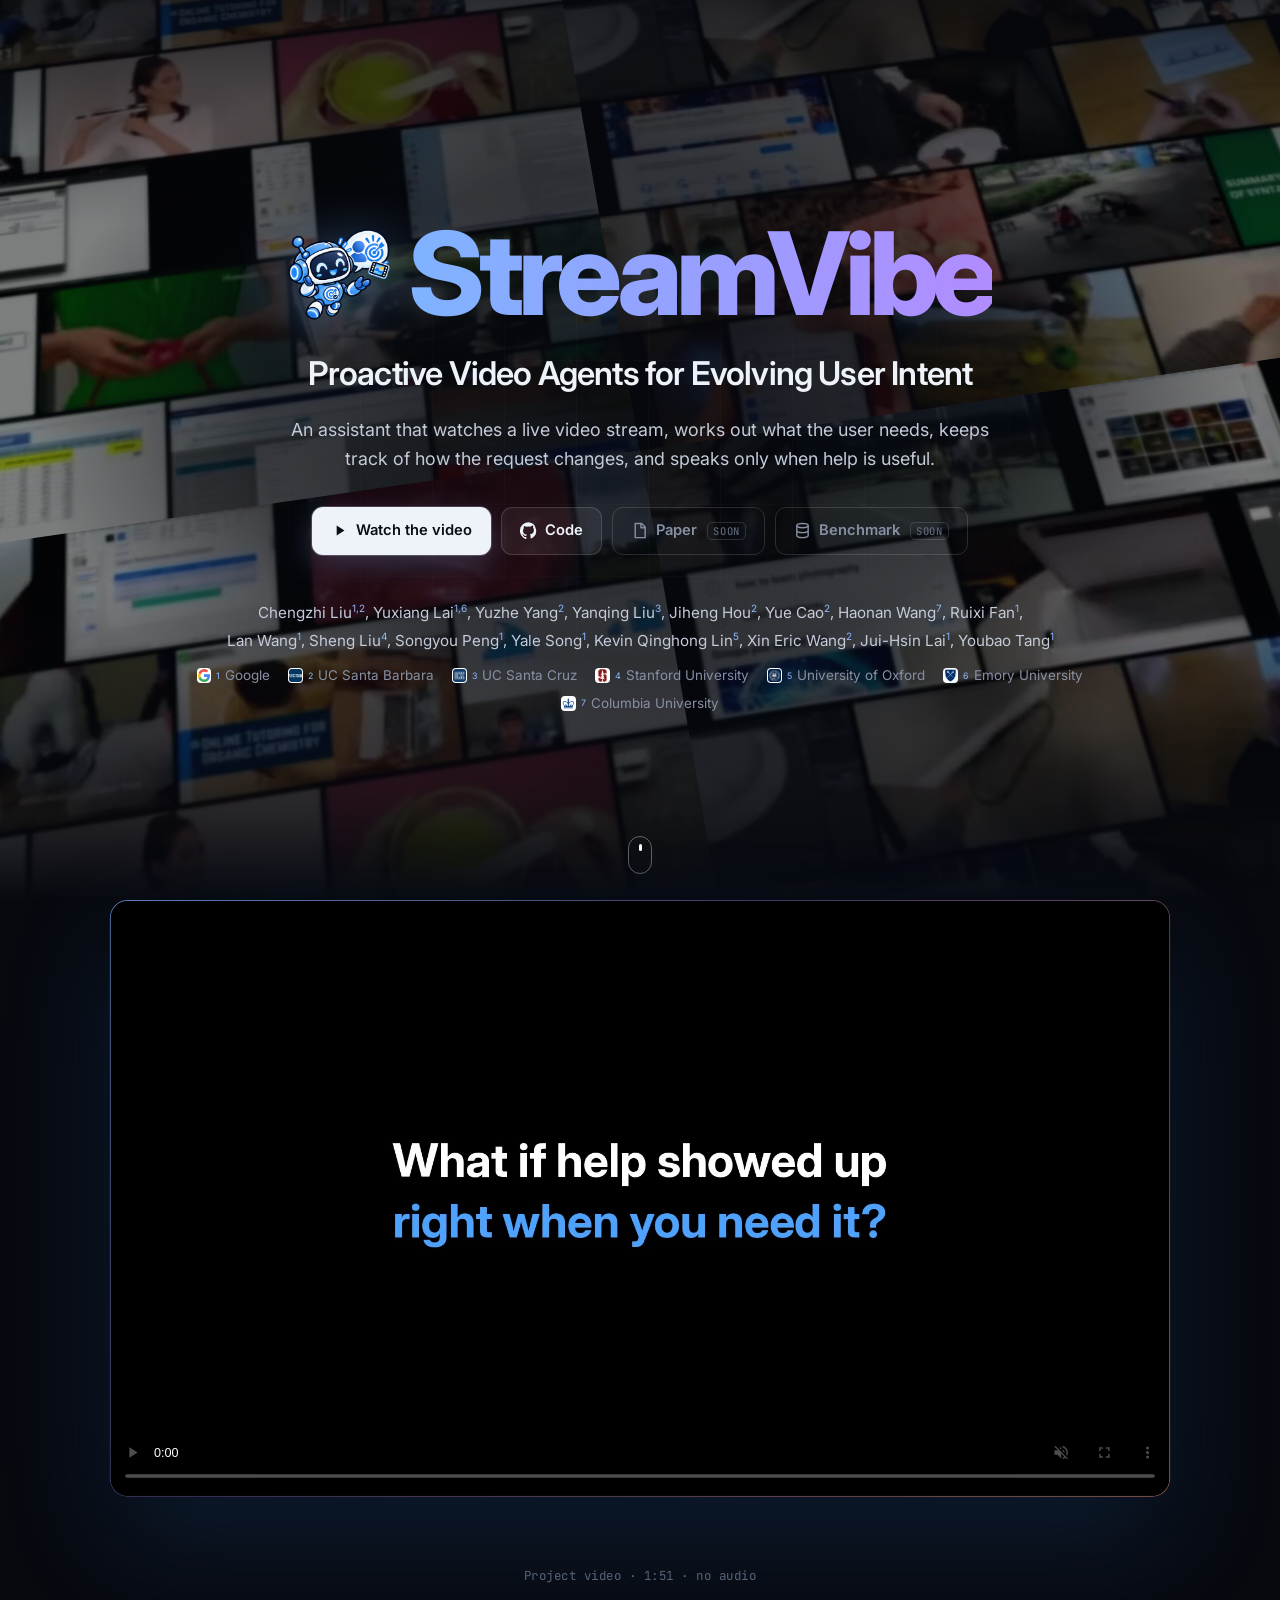
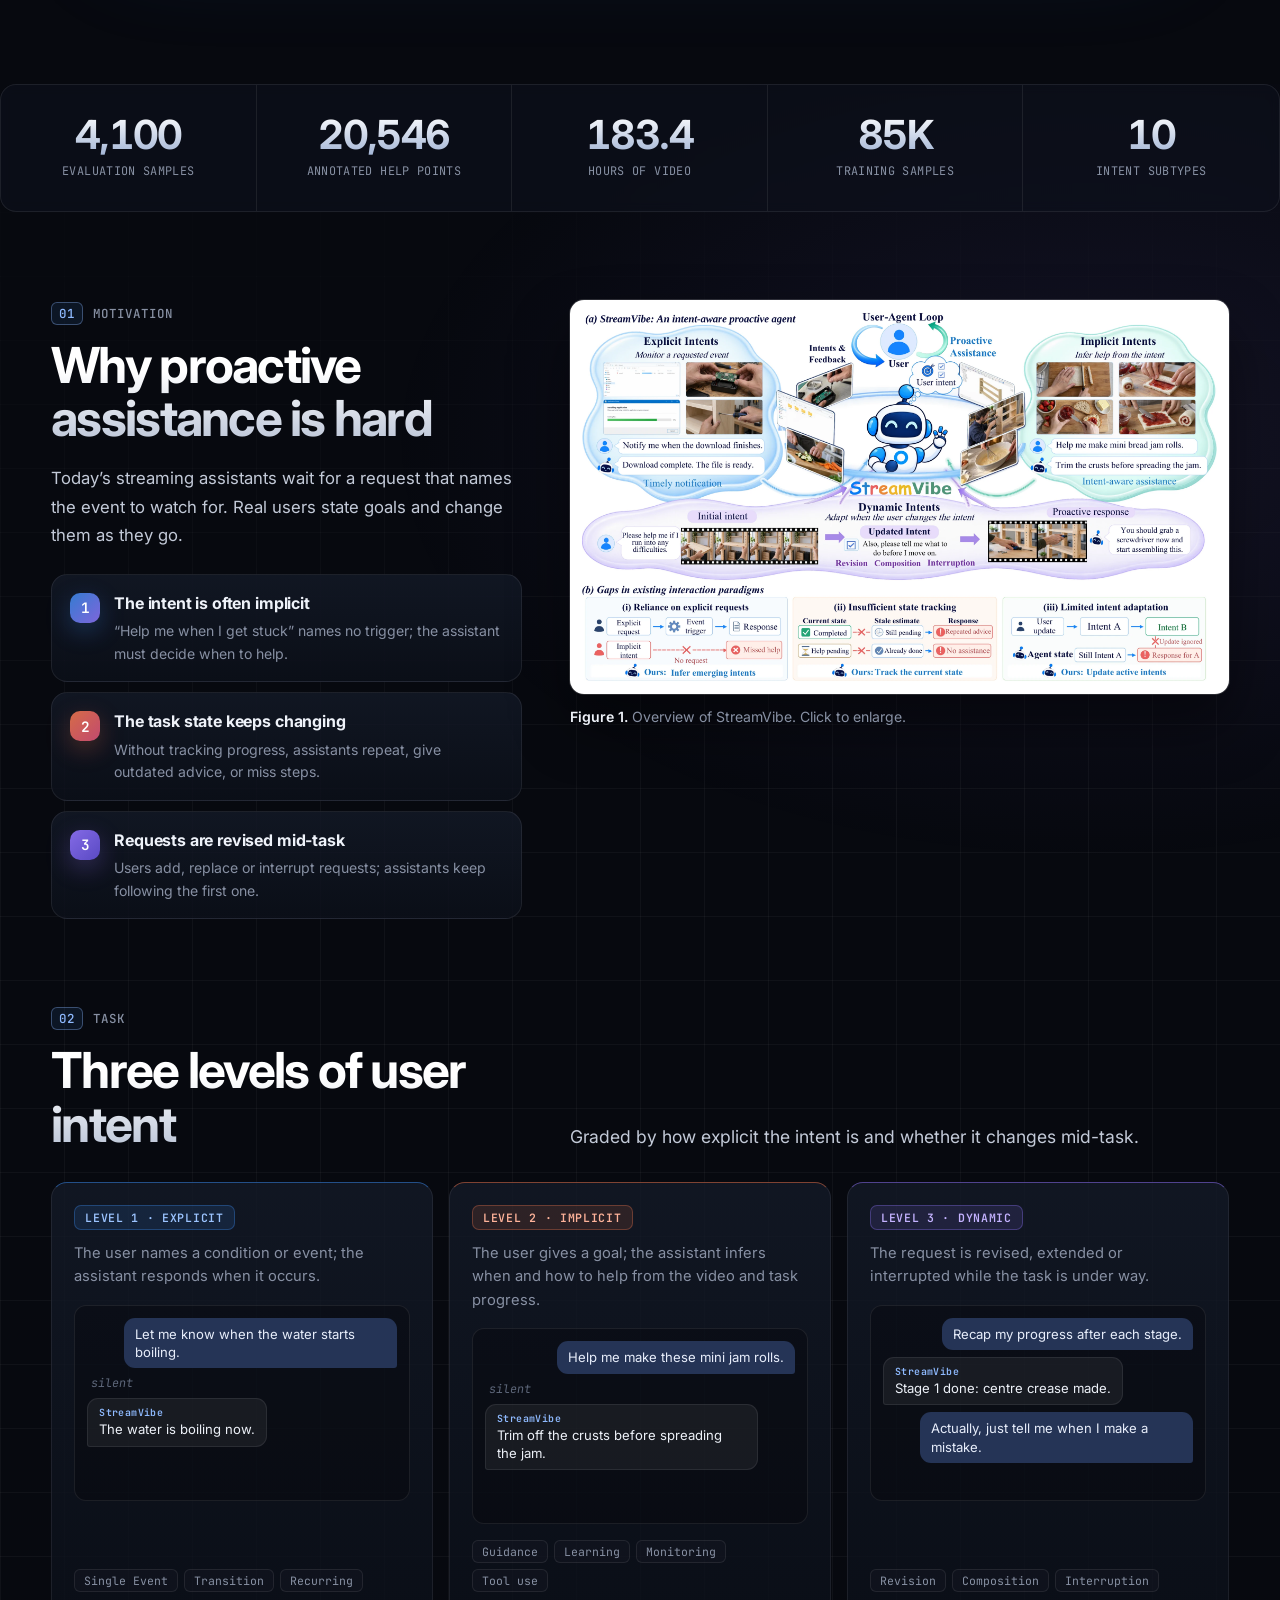
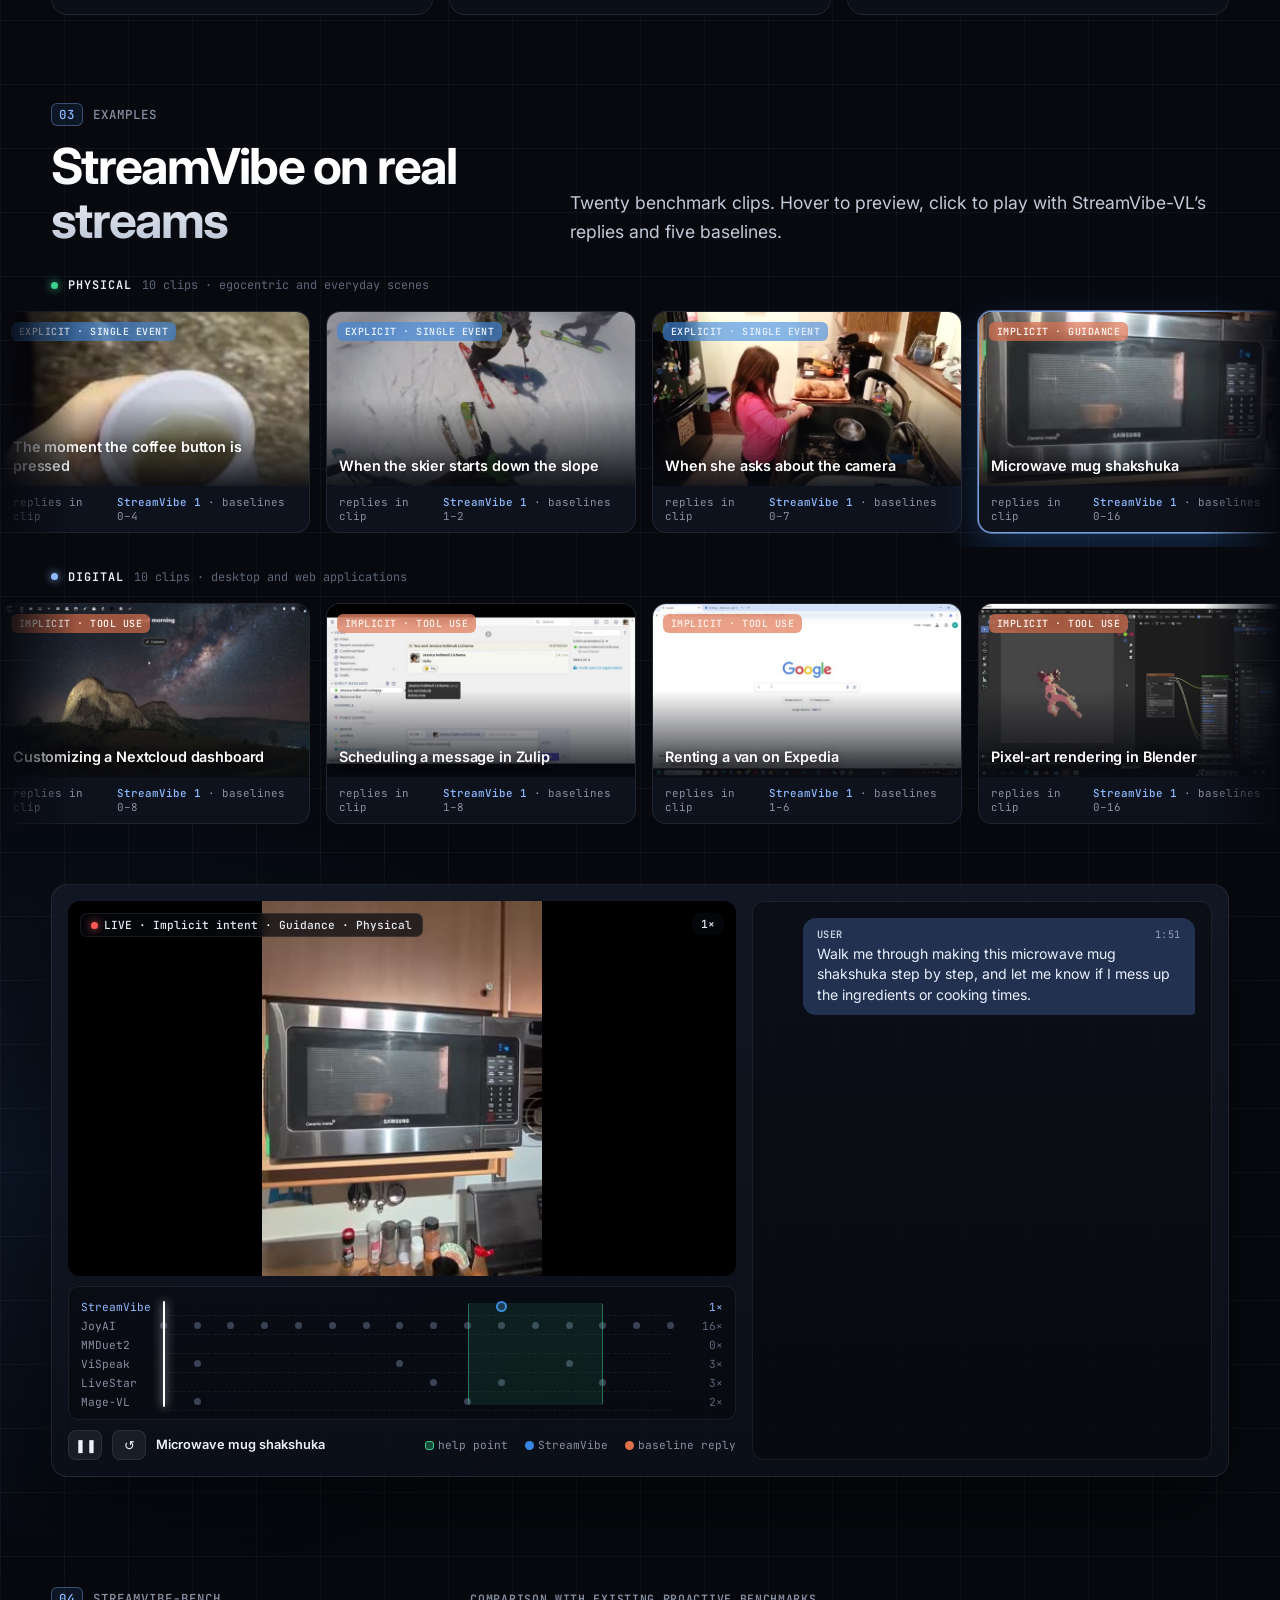
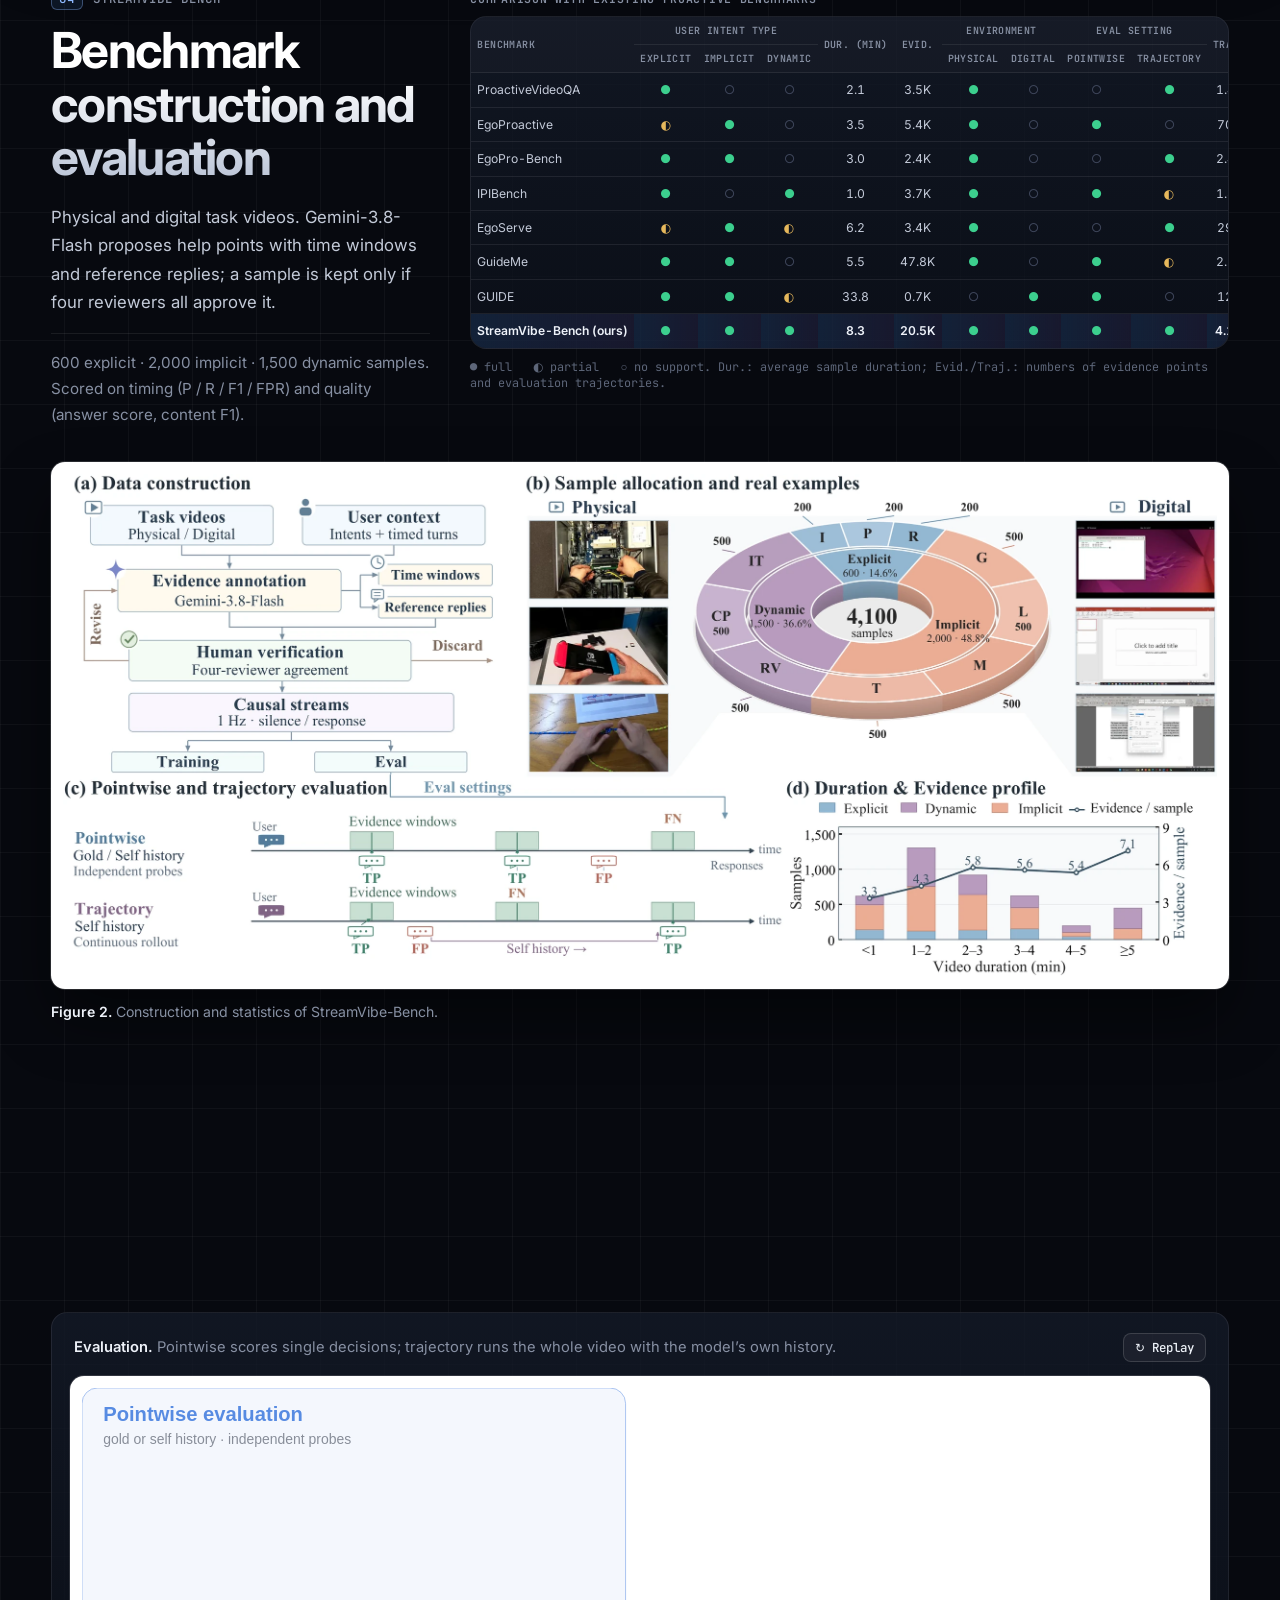
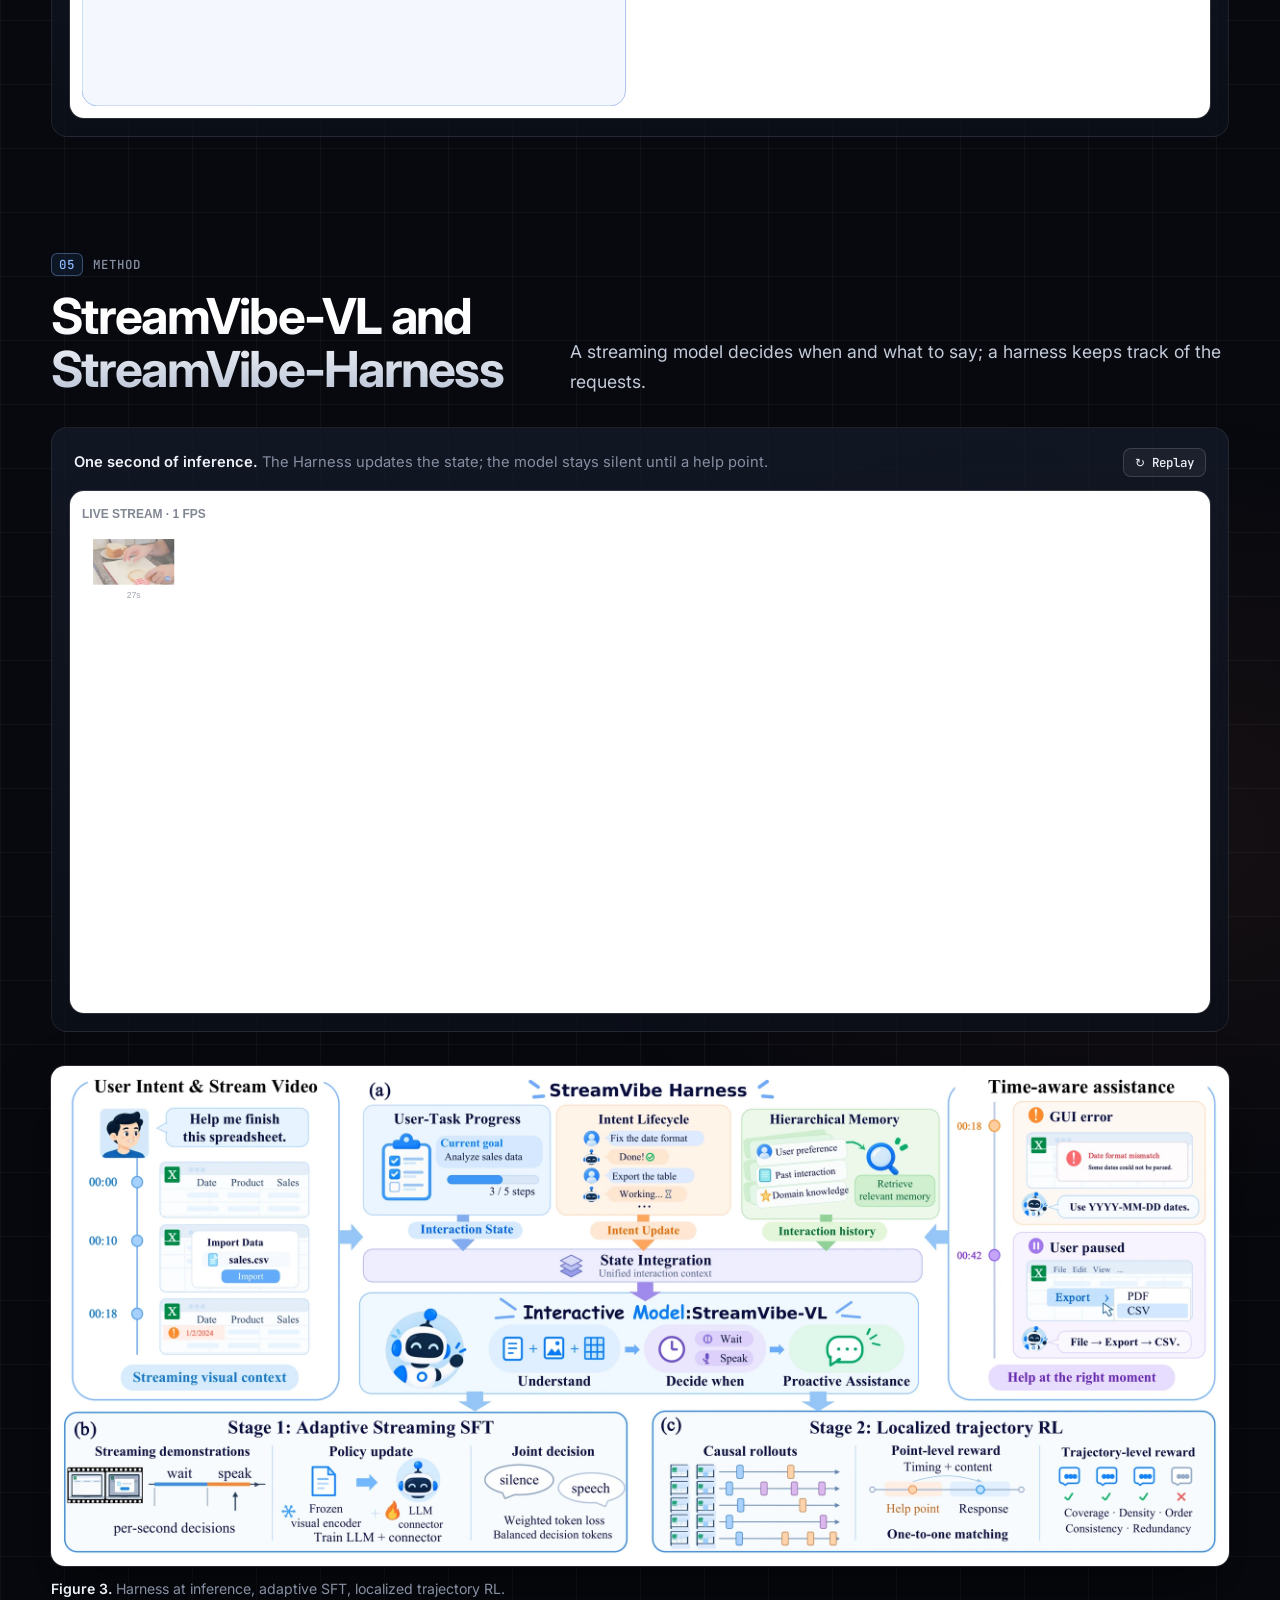
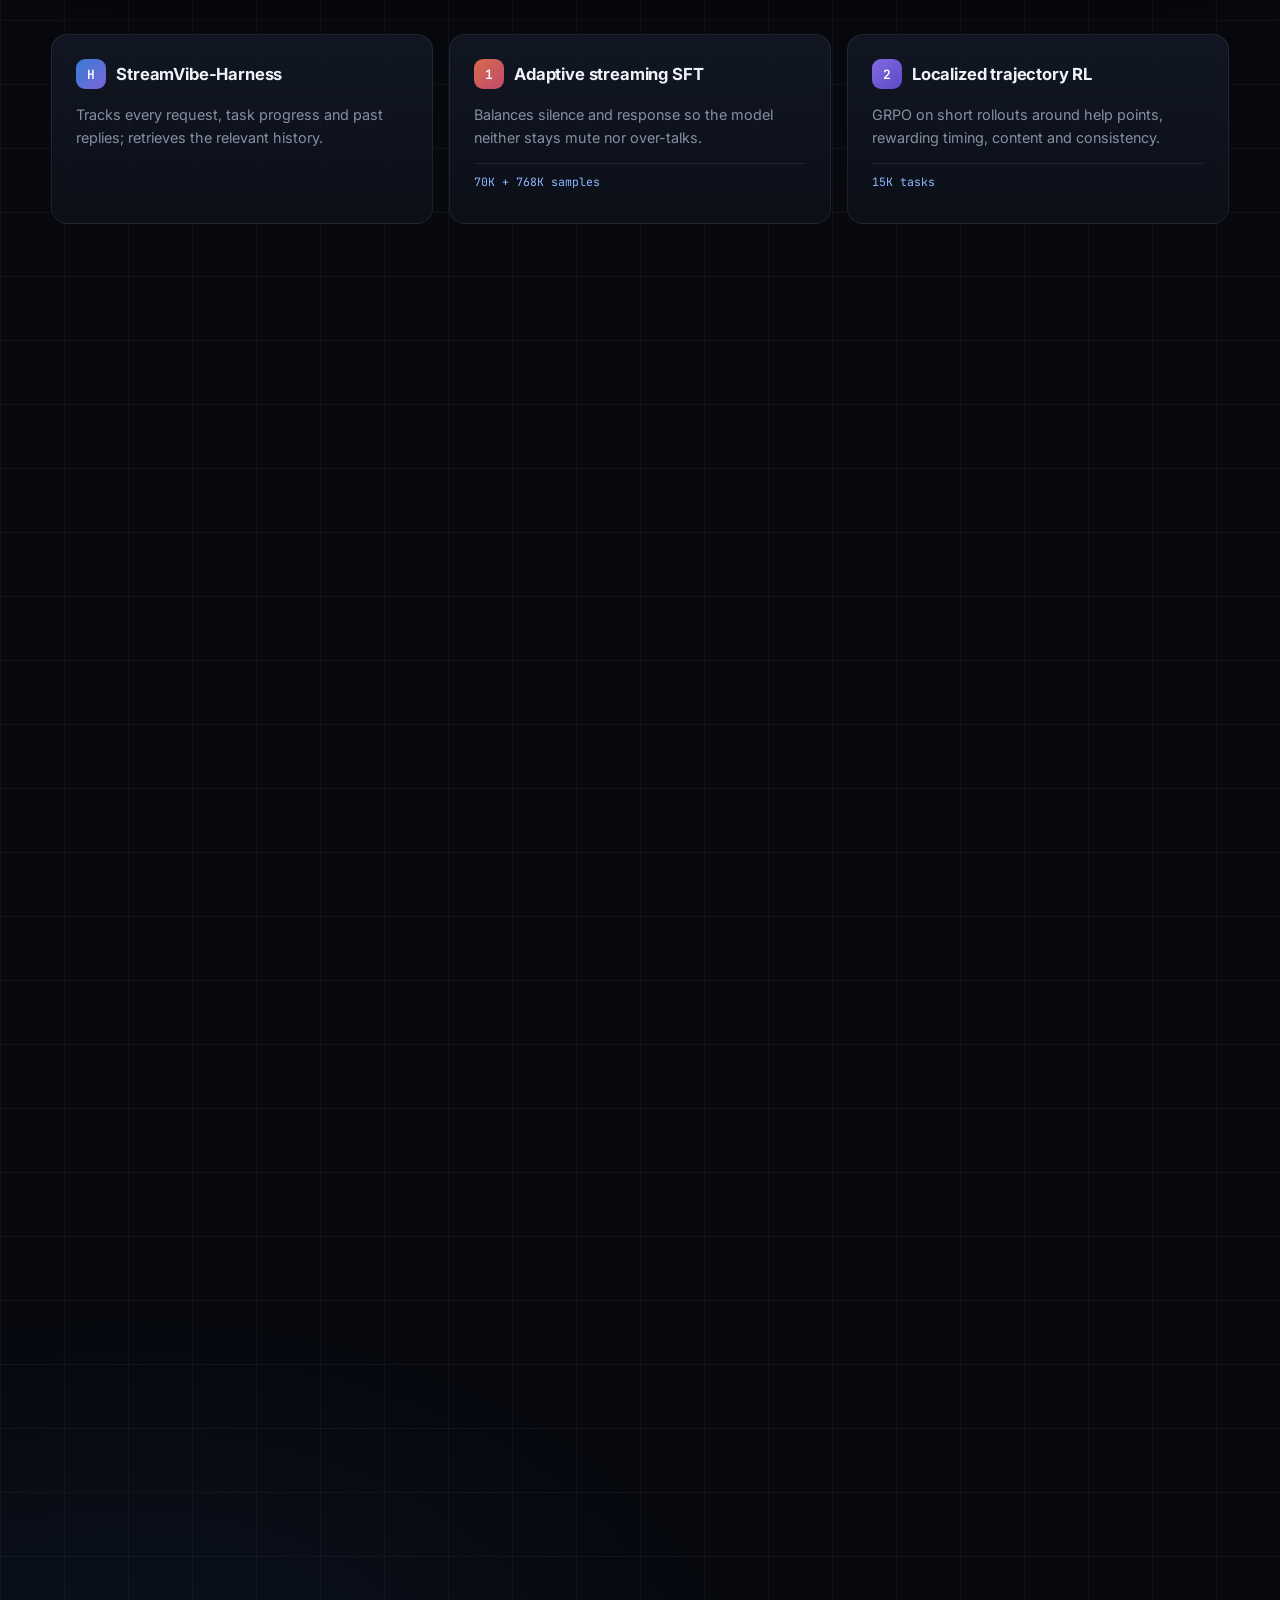
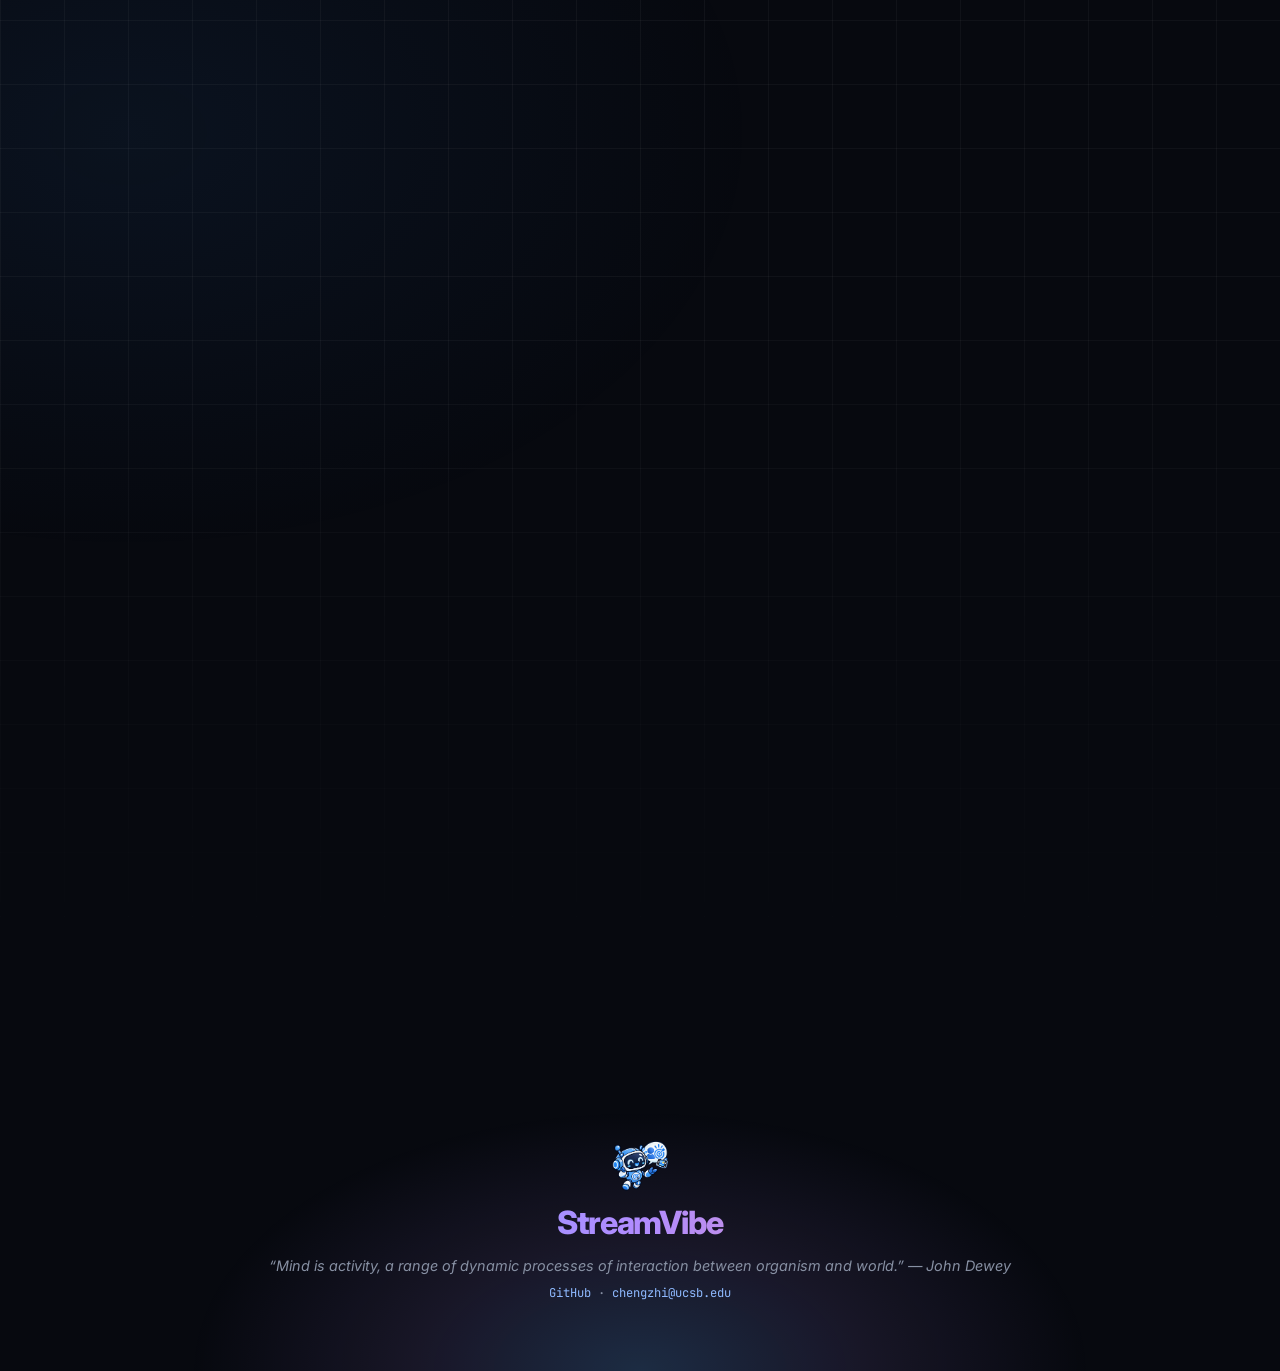
==== index.html @ d311a434 "Show every figure and animation separately (no tabs); 2x2 results figure grid; much shorter abstract" ====
<!DOCTYPE html>
<html lang="en">
<head>
<meta charset="utf-8">
<meta name="viewport" content="width=device-width, initial-scale=1">
<title>StreamVibe: Proactive Video Agents for Evolving User Intent</title>
<meta name="description" content="StreamVibe studies proactive streaming video agents that infer implicit user intents, track evolving requests, and decide when and how to assist. StreamVibe-Bench, StreamVibe-VL and StreamVibe-Harness.">
<meta property="og:title" content="StreamVibe: Proactive Video Agents for Evolving User Intent">
<meta property="og:description" content="A benchmark, a streaming video model and an intent-tracking harness for assistants that help without being asked.">
<meta property="og:image" content="https://stream-vibe.github.io/static/video/promo.jpg">
<meta name="twitter:card" content="summary_large_image">
<meta name="theme-color" content="#07090f">
<link rel="icon" type="image/png" href="static/logos/mascot.png">
<link rel="preconnect" href="https://fonts.googleapis.com">
<link rel="preconnect" href="https://fonts.gstatic.com" crossorigin>
<link href="https://fonts.googleapis.com/css2?family=Inter:wght@400;500;600;700;800&family=JetBrains+Mono:wght@400;500;600&display=swap" rel="stylesheet">
<link rel="stylesheet" href="static/style.css?v=328ecfd8">
</head>
<body>
<div class="progress" id="progress"></div>

<nav class="topnav" id="topnav">
  <a class="brand" href="#top"><img src="static/logos/mascot.png" alt="">StreamVibe</a>
  <div class="links">
    <a href="#video">Video</a><a href="#demos">Demos</a><a href="#bench">Benchmark</a><a href="#method">Method</a><a href="#results">Results</a><a href="#bibtex">Cite</a>
  </div>
  <a class="nav-gh" href="https://github.com/Stream-Vibe"><svg viewBox="0 0 24 24"><path fill="currentColor" d="M12 .5a12 12 0 0 0-3.8 23.4c.6.1.8-.3.8-.6v-2.2c-3.3.7-4-1.4-4-1.4-.6-1.4-1.4-1.8-1.4-1.8-1.1-.7.1-.7.1-.7 1.2.1 1.8 1.2 1.8 1.2 1.1 1.8 2.8 1.3 3.5 1 .1-.8.4-1.3.8-1.6-2.7-.3-5.5-1.3-5.5-5.9 0-1.3.5-2.4 1.2-3.2-.1-.3-.5-1.5.1-3.2 0 0 1-.3 3.3 1.2a11.5 11.5 0 0 1 6 0C17.3 4.7 18.3 5 18.3 5c.7 1.7.3 2.9.1 3.2.8.8 1.2 1.9 1.2 3.2 0 4.6-2.8 5.6-5.5 5.9.4.4.8 1.1.8 2.2v3.3c0 .3.2.7.8.6A12 12 0 0 0 12 .5z"/></svg>GitHub</a>
</nav>

<!-- ============ HERO ============ -->
<header class="hero" id="top">
  <div class="wall-stage">
    <div class="wall-plane"><div class="wall-track">
      <video src="static/video/wall.mp4" poster="static/video/wall.jpg" autoplay muted loop playsinline></video>
      <video src="static/video/wall.mp4" poster="static/video/wall.jpg" autoplay muted loop playsinline></video>
      <video src="static/video/wall.mp4" poster="static/video/wall.jpg" autoplay muted loop playsinline></video>
      <video src="static/video/wall.mp4" poster="static/video/wall.jpg" autoplay muted loop playsinline></video>
    </div></div>
  </div>
  <div class="hero-shade"></div>
  <div class="hero-grid"></div>
  <div class="hero-inner">
    <h1 class="title">
      <span class="t1"><img class="mascot" src="static/logos/mascot.png" alt=""><span class="brand-word">StreamVibe</span></span>
      <span class="t2"><span class="w">Proactive</span> <span class="w">Video</span> <span class="w">Agents</span> <span class="w">for</span> <span class="w">Evolving</span> <span class="w">User</span> <span class="w">Intent</span></span>
    </h1>
    <p class="tagline">An assistant that watches a live video stream, works out what the user needs, keeps track of how the request changes, and speaks only when help is useful.</p>
    <div class="buttons">
      <a class="btn primary" href="#video"><svg viewBox="0 0 24 24"><path d="M8 5v14l11-7z" fill="currentColor"/></svg>Watch the video</a>
      <a class="btn" href="https://github.com/Stream-Vibe"><svg viewBox="0 0 24 24"><path fill="currentColor" d="M12 .5a12 12 0 0 0-3.8 23.4c.6.1.8-.3.8-.6v-2.2c-3.3.7-4-1.4-4-1.4-.6-1.4-1.4-1.8-1.4-1.8-1.1-.7.1-.7.1-.7 1.2.1 1.8 1.2 1.8 1.2 1.1 1.8 2.8 1.3 3.5 1 .1-.8.4-1.3.8-1.6-2.7-.3-5.5-1.3-5.5-5.9 0-1.3.5-2.4 1.2-3.2-.1-.3-.5-1.5.1-3.2 0 0 1-.3 3.3 1.2a11.5 11.5 0 0 1 6 0C17.3 4.7 18.3 5 18.3 5c.7 1.7.3 2.9.1 3.2.8.8 1.2 1.9 1.2 3.2 0 4.6-2.8 5.6-5.5 5.9.4.4.8 1.1.8 2.2v3.3c0 .3.2.7.8.6A12 12 0 0 0 12 .5z"/></svg>Code</a>
      <a class="btn ghost disabled" title="Coming soon"><svg viewBox="0 0 24 24"><path d="M6 2h9l5 5v15H6z M14 2v6h6" fill="none" stroke="currentColor" stroke-width="2" stroke-linejoin="round"/></svg>Paper<em>soon</em></a>
      <a class="btn ghost disabled" title="Coming soon"><svg viewBox="0 0 24 24"><ellipse cx="12" cy="5" rx="8" ry="3" fill="none" stroke="currentColor" stroke-width="2"/><path d="M4 5v14c0 1.7 3.6 3 8 3s8-1.3 8-3V5M4 12c0 1.7 3.6 3 8 3s8-1.3 8-3" fill="none" stroke="currentColor" stroke-width="2"/></svg>Benchmark<em>soon</em></a>
    </div>
    <p class="authors">
      Chengzhi Liu<sup>1,2</sup>, Yuxiang Lai<sup>1,6</sup>, Yuzhe Yang<sup>2</sup>, Yanqing Liu<sup>3</sup>, Jiheng Hou<sup>2</sup>, Yue Cao<sup>2</sup>, Haonan Wang<sup>7</sup>, Ruixi Fan<sup>1</sup>,<br>
      Lan Wang<sup>1</sup>, Sheng Liu<sup>4</sup>, Songyou Peng<sup>1</sup>, Yale Song<sup>1</sup>, Kevin Qinghong Lin<sup>5</sup>, Xin Eric Wang<sup>2</sup>, Jui-Hsin Lai<sup>1</sup>, Youbao Tang<sup>1</sup>
    </p>
    <p class="affils">
      <span><img src="static/logos/google.png" alt=""><sup>1</sup>Google</span>
      <span><img src="static/logos/ucsb.png" alt=""><sup>2</sup>UC Santa Barbara</span>
      <span><img src="static/logos/ucsc.png" alt=""><sup>3</sup>UC Santa Cruz</span>
      <span><img src="static/logos/stanford.png" alt=""><sup>4</sup>Stanford University</span>
      <span><img src="static/logos/oxford.png" alt=""><sup>5</sup>University of Oxford</span>
      <span><img src="static/logos/emory.png" alt=""><sup>6</sup>Emory University</span>
      <span><img src="static/logos/columbia.png" alt=""><sup>7</sup>Columbia University</span>
    </p>
  </div>
  <a class="scroll-cue" href="#video" aria-label="Scroll down"><span></span></a>
</header>

<!-- ============ VIDEO ============ -->
<section class="promo-sec" id="video">
  <div class="wrap">
    <div class="promo-frame" id="promoFrame">
      <video id="promo" src="static/video/promo.mp4" poster="static/video/promo.jpg" muted playsinline controls preload="metadata"></video>
    </div>
    <p class="promo-cap">Project video · 1:51 · no audio</p>
  </div>
</section>

<main>

<!-- ============ NUMBERS ============ -->
<section class="wrap stats stagger">
  <div class="stat rv"><span class="num" data-to="4100">4,100</span><span class="lbl">evaluation samples</span></div>
  <div class="stat rv"><span class="num" data-to="20546">20,546</span><span class="lbl">annotated help points</span></div>
  <div class="stat rv"><span class="num" data-to="183.4" data-dec="1">183.4</span><span class="lbl">hours of video</span></div>
  <div class="stat rv"><span class="num" data-to="85" data-suf="K">85K</span><span class="lbl">training samples</span></div>
  <div class="stat rv"><span class="num" data-to="10">10</span><span class="lbl">intent subtypes</span></div>
</section>

<!-- ============ MOTIVATION ============ -->
<section class="wrap sec" id="problem">
  <div class="split motiv">
    <div class="split-text">
      <div class="eyebrow rv"><span>01</span>Motivation</div>
      <h2 class="rv">Why proactive assistance is hard</h2>
      <p class="lead rv">Today’s streaming assistants wait for a request that names the event to watch for. Real users state goals and change them as they go.</p>
      <div class="gaps stagger">
        <div class="gap card rv"><span class="gn">1</span><div><h3>The intent is often implicit</h3><p>“Help me when I get stuck” names no trigger; the assistant must decide when to help.</p></div></div>
        <div class="gap card rv"><span class="gn">2</span><div><h3>The task state keeps changing</h3><p>Without tracking progress, assistants repeat, give outdated advice, or miss steps.</p></div></div>
        <div class="gap card rv"><span class="gn">3</span><div><h3>Requests are revised mid-task</h3><p>Users add, replace or interrupt requests; assistants keep following the first one.</p></div></div>
      </div>
    </div>
    <figure class="figure split-side rv">
      <div class="paper"><img src="static/img/teaser.webp" alt="Overview of StreamVibe"></div>
      <figcaption><b>Figure 1.</b> Overview of StreamVibe. Click to enlarge.</figcaption>
    </figure>
  </div>
</section>

<!-- ============ TASK ============ -->
<section class="wrap sec" id="levels">
  <div class="sec-head">
    <div class="eyebrow rv"><span>02</span>Task</div>
    <h2 class="rv">Three levels of user intent</h2>
    <p class="lead rv">Graded by how explicit the intent is and whether it changes mid-task.</p>
  </div>
  <div class="levels stagger">
    <div class="level card lv-ex rv">
      <div class="lv-tag">Level 1 · Explicit</div>
      <p>The user names a condition or event; the assistant responds when it occurs.</p>
      <div class="mini-chat"><div class="mc u">Let me know when the water starts boiling.</div><div class="mc w">silent</div><div class="mc a">The water is boiling now.</div></div>
      <div class="subs"><span>Single Event</span><span>Transition</span><span>Recurring</span></div>
    </div>
    <div class="level card lv-im rv">
      <div class="lv-tag">Level 2 · Implicit</div>
      <p>The user gives a goal; the assistant infers when and how to help from the video and task progress.</p>
      <div class="mini-chat"><div class="mc u">Help me make these mini jam rolls.</div><div class="mc w">silent</div><div class="mc a">Trim off the crusts before spreading the jam.</div><div class="mc a">Now flatten the bread with a rolling pin.</div></div>
      <div class="subs"><span>Guidance</span><span>Learning</span><span>Monitoring</span><span>Tool use</span></div>
    </div>
    <div class="level card lv-dy rv">
      <div class="lv-tag">Level 3 · Dynamic</div>
      <p>The request is revised, extended or interrupted while the task is under way.</p>
      <div class="mini-chat"><div class="mc u">Recap my progress after each stage.</div><div class="mc a">Stage 1 done: centre crease made.</div><div class="mc u">Actually, just tell me when I make a mistake.</div><div class="mc a">Fold the corners in first, then the tab.</div></div>
      <div class="subs"><span>Revision</span><span>Composition</span><span>Interruption</span></div>
    </div>
  </div>
</section>

<!-- ============ DEMOS ============ -->
<section class="demos-sec sec" id="demos">
  <div class="wrap">
    <div class="sec-head">
      <div class="eyebrow rv"><span>03</span>Examples</div>
      <h2 class="rv">StreamVibe on real streams</h2>
      <p class="lead rv">Twenty benchmark clips. Hover to preview, click to play with StreamVibe-VL’s replies and five baselines.</p>
    </div>
  </div>
  <div class="marquees rv" id="marquees"></div>
  <div class="wrap">
    <div class="theater card" id="theater">
      <div class="th-left">
        <div class="th-video">
          <video id="tv" muted playsinline preload="auto"></video>
          <div class="th-badge" id="tvBadge"></div>
          <div class="th-speed" id="tvSpeed"></div>
          <div class="th-flash" id="tvFlash"></div>
          <button class="th-big" id="tvBig" aria-label="Play">▶</button>
        </div>
        <div class="lanes" id="lanes"></div>
        <div class="th-ctrl">
          <button id="tvPlay" aria-label="Play/pause">❚❚</button>
          <button id="tvRestart" aria-label="Restart">↺</button>
          <span class="th-title" id="tvTitle"></span>
          <span class="legend"><i class="lg-gold"></i>help point <i class="lg-ours"></i>StreamVibe <i class="lg-base"></i>baseline reply</span>
        </div>
      </div>
      <div class="th-chat" id="tvChat"></div>
    </div>
  </div>
</section>

<!-- ============ BENCHMARK ============ -->
<section class="wrap sec" id="bench">
  <div class="split">
    <div class="split-text">
      <div class="eyebrow rv"><span>04</span>StreamVibe-Bench</div>
      <h2 class="rv">Benchmark construction and evaluation</h2>
      <p class="lead rv">Physical and digital task videos. Gemini-3.8-Flash proposes help points with time windows and reference replies; a sample is kept only if four reviewers all approve it.</p>
      <p class="lead2 rv">600 explicit · 2,000 implicit · 1,500 dynamic samples. Scored on timing (P / R / F1 / FPR) and quality (answer score, content F1).</p>
    </div>
    <div class="split-side rv">
      <div class="side-title">Comparison with existing proactive benchmarks</div>
      <div class="table-wrap card">
  <table class="cmp">
    <thead>
      <tr><th rowspan="2">Benchmark</th><th colspan="3">User intent type</th><th rowspan="2">Dur. (min)</th><th rowspan="2">Evid.</th><th colspan="2">Environment</th><th colspan="2">Eval setting</th><th rowspan="2">Traj.</th></tr>
      <tr><th>Explicit</th><th>Implicit</th><th>Dynamic</th><th>Physical</th><th>Digital</th><th>Pointwise</th><th>Trajectory</th></tr>
    </thead>
    <tbody>
      <tr><td>ProactiveVideoQA</td><td class="y">●</td><td class="n">○</td><td class="n">○</td><td>2.1</td><td>3.5K</td><td class="y">●</td><td class="n">○</td><td class="n">○</td><td class="y">●</td><td>1.4K</td></tr>
      <tr><td>EgoProactive</td><td class="p">◐</td><td class="y">●</td><td class="n">○</td><td>3.5</td><td>5.4K</td><td class="y">●</td><td class="n">○</td><td class="y">●</td><td class="n">○</td><td>700</td></tr>
      <tr><td>EgoPro-Bench</td><td class="y">●</td><td class="y">●</td><td class="n">○</td><td>3.0</td><td>2.4K</td><td class="y">●</td><td class="n">○</td><td class="n">○</td><td class="y">●</td><td>2.4K</td></tr>
      <tr><td>IPIBench</td><td class="y">●</td><td class="n">○</td><td class="y">●</td><td>1.0</td><td>3.7K</td><td class="y">●</td><td class="n">○</td><td class="y">●</td><td class="p">◐</td><td>1.8K</td></tr>
      <tr><td>EgoServe</td><td class="p">◐</td><td class="y">●</td><td class="p">◐</td><td>6.2</td><td>3.4K</td><td class="y">●</td><td class="n">○</td><td class="n">○</td><td class="y">●</td><td>293</td></tr>
      <tr><td>GuideMe</td><td class="y">●</td><td class="y">●</td><td class="n">○</td><td>5.5</td><td>47.8K</td><td class="y">●</td><td class="n">○</td><td class="y">●</td><td class="p">◐</td><td>2.5K</td></tr>
      <tr><td>GUIDE</td><td class="y">●</td><td class="y">●</td><td class="p">◐</td><td>33.8</td><td>0.7K</td><td class="n">○</td><td class="y">●</td><td class="y">●</td><td class="n">○</td><td>120</td></tr>
      <tr class="ours"><td>StreamVibe-Bench (ours)</td><td class="y">●</td><td class="y">●</td><td class="y">●</td><td>8.3</td><td>20.5K</td><td class="y">●</td><td class="y">●</td><td class="y">●</td><td class="y">●</td><td>4.1K</td></tr>
    </tbody>
  </table>
  </div>
      <p class="tnote">● full &nbsp; ◐ partial &nbsp; ○ no support. Dur.: average sample duration; Evid./Traj.: numbers of evidence points and evaluation trajectories.</p>
    </div>
  </div>
  <figure class="figure rv">
    <div class="paper"><img src="static/img/bench.webp" alt="" loading="lazy"></div>
    <figcaption><b>Figure 2.</b> Construction and statistics of StreamVibe-Bench.</figcaption>
  </figure>
  <div class="anim-card card rv">
    <div class="anim-head"><span><b>Task.</b> Each second the agent sees only the past and chooses to stay silent or respond.</span><button class="replay">↻ Replay</button></div>
    <div class="paper"><img class="anim-svg" data-src="static/svg/formulation.svg" alt=""></div>
  </div>
  <div class="anim-card card rv">
    <div class="anim-head"><span><b>Evaluation.</b> Pointwise scores single decisions; trajectory runs the whole video with the model’s own history.</span><button class="replay">↻ Replay</button></div>
    <div class="paper"><img class="anim-svg" data-src="static/svg/protocols.svg" alt=""></div>
  </div>
</section>

<!-- ============ METHOD ============ -->
<section class="wrap sec" id="method">
  <div class="sec-head">
    <div class="eyebrow rv"><span>05</span>Method</div>
    <h2 class="rv">StreamVibe-VL and StreamVibe-Harness</h2>
    <p class="lead rv">A streaming model decides when and what to say; a harness keeps track of the requests.</p>
  </div>
  <div class="anim-card card rv">
    <div class="anim-head"><span><b>One second of inference.</b> The Harness updates the state; the model stays silent until a help point.</span><button class="replay">↻ Replay</button></div>
    <div class="paper"><img class="anim-svg" data-src="static/svg/pipeline.svg" alt=""></div>
  </div>
  <figure class="figure rv">
    <div class="paper"><img src="static/img/method.webp" alt="" loading="lazy"></div>
    <figcaption><b>Figure 3.</b> Harness at inference, adaptive SFT, localized trajectory RL.</figcaption>
  </figure>
  <div class="mgrid stagger">
    <div class="mcol card rv"><h4><span class="st">H</span>StreamVibe-Harness</h4><p>Tracks every request, task progress and past replies; retrieves the relevant history.</p></div>
    <div class="mcol card rv"><h4><span class="st">1</span>Adaptive streaming SFT</h4><p>Balances silence and response so the model neither stays mute nor over-talks.</p><p class="mono-note">70K + 768K samples</p></div>
    <div class="mcol card rv"><h4><span class="st">2</span>Localized trajectory RL</h4><p>GRPO on short rollouts around help points, rewarding timing, content and consistency.</p><p class="mono-note">15K tasks</p></div>
  </div>
</section>

<!-- ============ RESULTS ============ -->
<section class="wrap sec" id="results">
  <div class="sec-head">
    <div class="eyebrow rv"><span>06</span>Results</div>
    <h2 class="rv">Results</h2>
    <p class="lead rv">Against 11 proprietary, offline and streaming models.</p>
  </div>

  <div class="kgrid stagger">
    <div class="kcard card rv kc">
      <h4>Content F1 on StreamVibe-Bench</h4>
      <p class="ksub">vs. the best open-source baseline</p>
      <div class="kchart" id="kBench"></div>
      <div class="klegend"><span><i class="d o"></i>StreamVibe-VL (RL)</span><span><i class="d b"></i>MMDuet2 (best baseline)</span></div>
    </div>
    <div class="kcard card rv kc">
      <h4>Other proactive benchmarks</h4>
      <p class="ksub">EgoProactive and IPIBench</p>
      <div class="kchart" id="kTransfer"></div>
    </div>
    <div class="kcard card rv kc">
      <h4>General video understanding</h4>
      <p class="ksub">accuracy before → after training</p>
      <div class="kchart" id="kGeneral"></div>
      <div class="klegend"><span><i class="d o"></i>StreamVibe-VL (RL)</span><span><i class="d b"></i>Qwen3.5-9B (base)</span></div>
    </div>
  </div>

  <div class="explorer card rv" id="explorer">
    <div class="ex-head">
      <div><b>All models</b></div>
      <div class="ex-ctrls">
        <div class="seg" id="exSet"><button data-k="traj" class="on">Trajectory</button><button data-k="point">Pointwise</button></div>
        <div class="seg" id="exMet"><button data-m="2">Timing F1</button><button data-m="3">FPR ↓</button><button data-m="4">Answer score</button><button data-m="5" class="on">Content F1</button></div>
      </div>
    </div>
    <div class="ex-panels" id="exPanels"></div>
    <div class="ex-legend"><span><i class="lg-o"></i>StreamVibe-VL (ours)</span><span><i class="lg-b"></i>baselines</span><span class="muted" id="exNote"></span></div>
    <div class="chart-tip" id="exTip"></div>
  </div>

  <div class="takeaways rv">
    <div><span>01</span>Best open-source model at every intent level</div>
    <div><span>02</span>Implicit and dynamic intents remain hard for all models</div>
    <div><span>03</span>Training and the Harness add up</div>
  </div>
  <div class="fig-grid">
    <figure class="figure rv">
    <div class="paper"><img src="static/img/transfer.webp" alt="" loading="lazy"></div>
    <figcaption><b>Generalization</b></figcaption>
    </figure>
    <figure class="figure rv">
    <div class="paper"><img src="static/img/diagnostics.webp" alt="" loading="lazy"></div>
    <figcaption><b>Diagnostics</b></figcaption>
    </figure>
    <figure class="figure rv">
    <div class="paper"><img src="static/img/ablation.webp" alt="" loading="lazy"></div>
    <figcaption><b>Training and Harness</b></figcaption>
    </figure>
    <figure class="figure rv">
    <div class="paper"><img src="static/img/cases.webp" alt="" loading="lazy"></div>
    <figcaption><b>Case studies</b></figcaption>
    </figure>
  </div>
</section>

<section class="wrap narrow sec" id="abstract">
  <div class="sec-head"><div class="eyebrow rv"><span>07</span>Abstract</div></div>
  <p class="abstract rv">Video assistants are moving from answering questions to helping proactively, but most still need an explicit trigger and do not keep up as requests change. We introduce <b>StreamVibe-Bench</b> (4.1K evaluation and 85K training samples across explicit, implicit and dynamic intents), <b>StreamVibe-VL</b>, a streaming model that infers when and how to help, and <b>StreamVibe-Harness</b>, which tracks requests and task state over time. StreamVibe-VL improves timing and answer quality by 10.7% over baselines while keeping general video understanding, and the Harness adds a further 12.3% in proactive interaction.</p>
</section>

<section class="wrap narrow sec" id="bibtex">
  <div class="sec-head"><div class="eyebrow rv"><span>08</span>Citation</div></div>
  <div class="bib card rv"><div class="bib-bar"><i></i><i></i><i></i><span>bibtex</span><button id="copyBib">Copy</button></div><pre id="bibText">@article{liu2026streamvibe,
  title   = {StreamVibe: Proactive Video Agents for Evolving User Intent},
  author  = {Liu, Chengzhi and Lai, Yuxiang and Yang, Yuzhe and Liu, Yanqing and
             Hou, Jiheng and Cao, Yue and Wang, Haonan and Fan, Ruixi and
             Wang, Lan and Liu, Sheng and Peng, Songyou and Song, Yale and
             Lin, Kevin Qinghong and Wang, Xin Eric and Lai, Jui-Hsin and Tang, Youbao},
  year    = {2026}
}</pre></div>
</section>

</main>

<footer>
  <div class="foot-glow"></div>
  <img src="static/logos/mascot.png" alt="" class="foot-mascot">
  <p class="foot-name">StreamVibe</p>
  <p class="quote">“Mind is activity, a range of dynamic processes of interaction between organism and world.” — John Dewey</p>
  <p class="small"><a href="https://github.com/Stream-Vibe">GitHub</a> · <a href="mailto:chengzhi@ucsb.edu">chengzhi@ucsb.edu</a></p>
</footer>

<div class="lightbox" id="lightbox"><img alt=""></div>
<script src="static/gallery.js?v=3c3ba81f"></script>
<script src="static/main.js?v=5f0ce628"></script>
</body>
</html>
---- static/style.css ----
/* StreamVibe project page: dark launch-page design system */
:root {
  --bg: #07090f; --bg2: #0b0e17; --panel: #0e121d; --panel2: #121828;
  --line: rgba(255,255,255,.08); --line2: rgba(255,255,255,.14);
  --ink: #eef2f9; --text: #c3cad8; --muted: #8790a3; --faint: #5d6679;
  --blue: #3987e5; --coral: #e0704a; --violet: #8a6ff0; --green: #3ccf8e;
  --grad: linear-gradient(90deg, #6aa8ff 0%, #b18cff 50%, #ff9a7a 100%);
  --sans: Inter, system-ui, -apple-system, "Segoe UI", Roboto, sans-serif;
  --mono: "JetBrains Mono", ui-monospace, SFMono-Regular, monospace;
  --r: 16px;
}
* { box-sizing: border-box; }
html { scroll-behavior: smooth; scroll-padding-top: 64px; background: var(--bg); }
body { margin: 0; font-family: var(--sans); color: var(--text); background: var(--bg); line-height: 1.6; -webkit-font-smoothing: antialiased; overflow-x: hidden; }
a { color: #8fbaff; text-decoration: none; }
img { max-width: 100%; display: block; }
b, strong { color: var(--ink); font-weight: 600; }
::selection { background: rgba(106,168,255,.35); }
.wrap { max-width: 1440px; width: 100%; margin: 0 auto; padding: 0 clamp(20px, 4vw, 56px); }
.wrap.narrow { max-width: 1040px; }
.muted { color: var(--muted); font-weight: 400; }

/* sections */
main { position: relative; background:
  radial-gradient(1000px 600px at 85% 4%, rgba(138,111,240,.10), transparent 70%),
  radial-gradient(900px 600px at 5% 30%, rgba(57,135,229,.10), transparent 70%),
  radial-gradient(900px 600px at 90% 62%, rgba(224,112,74,.07), transparent 70%),
  radial-gradient(900px 600px at 10% 90%, rgba(57,135,229,.08), transparent 70%); }
main::before { content: ""; position: absolute; inset: 0; pointer-events: none; opacity: .5;
  background-image: linear-gradient(var(--line) 1px, transparent 1px), linear-gradient(90deg, var(--line) 1px, transparent 1px);
  background-size: 64px 64px; mask-image: linear-gradient(180deg, transparent, #000 8%, #000 92%, transparent); -webkit-mask-image: linear-gradient(180deg, transparent, #000 8%, #000 92%, transparent); }
.sec { position: relative; padding-top: 88px; }
.sec-head { max-width: 860px; margin-bottom: 30px; }
.eyebrow { display: inline-flex; align-items: center; gap: 10px; font: 500 .78rem var(--mono); letter-spacing: .08em; text-transform: uppercase; color: var(--muted); margin-bottom: 14px; }
.eyebrow span { color: #8fbaff; padding: 2px 7px; border: 1px solid rgba(143,186,255,.35); border-radius: 6px; background: rgba(57,135,229,.10); }
h2 { font: 700 clamp(2rem, 4vw, 3.1rem)/1.08 var(--sans); letter-spacing: -.035em; margin: 0 0 18px; background: linear-gradient(180deg, #fff 30%, #b9c3d6); -webkit-background-clip: text; background-clip: text; color: transparent; }
h3.sub { font: 600 1.3rem var(--sans); letter-spacing: -.02em; color: var(--ink); margin: 56px 0 16px; }
.lead { color: var(--text); font-size: 1.1rem; line-height: 1.7; margin: 0; }

/* reveal */
.rv { opacity: 0; transform: translateY(24px); filter: blur(8px); transition: opacity 1s cubic-bezier(.2,.7,.2,1), transform 1s cubic-bezier(.2,.7,.2,1), filter 1s ease-out, box-shadow .35s, border-color .35s; }
.rv.in { opacity: 1; transform: none; filter: none; }
@media (prefers-reduced-motion: reduce) { .rv { opacity: 1; transform: none; filter: none; transition: none; } .track { animation: none !important; } }

/* progress + nav */
.progress { position: fixed; top: 0; left: 0; height: 2px; width: 0; z-index: 60; background: var(--grad); }
.topnav { position: fixed; top: 12px; left: 50%; z-index: 50; height: 50px; width: min(1120px, calc(100% - 24px)); display: flex; align-items: center; justify-content: space-between; gap: 18px;
  padding: 0 10px 0 18px; border-radius: 14px; background: rgba(10,13,22,.66); backdrop-filter: blur(16px) saturate(1.6); -webkit-backdrop-filter: blur(16px) saturate(1.6);
  border: 1px solid var(--line); transform: translate(-50%, -140%); transition: transform .4s cubic-bezier(.2,.7,.2,1); }
.topnav.show { transform: translate(-50%, 0); }
.topnav .brand { display: flex; gap: 9px; align-items: center; font-weight: 700; color: var(--ink); letter-spacing: -.01em; }
.topnav .brand img { width: 26px; }
.topnav .links { display: flex; gap: 4px; }
.topnav .links a { color: var(--muted); font-size: .88rem; font-weight: 500; padding: 6px 12px; border-radius: 8px; transition: color .2s, background .2s; }
.topnav .links a:hover, .topnav .links a.active { color: var(--ink); background: rgba(255,255,255,.06); }
.nav-gh { display: inline-flex; align-items: center; gap: 7px; font-size: .84rem; font-weight: 600; color: #0b0e17; background: #eef2f9; padding: 7px 12px; border-radius: 9px; }
.nav-gh svg { width: 16px; height: 16px; }

/* ---------------- hero ---------------- */
.hero { position: relative; min-height: 100vh; display: flex; align-items: center; justify-content: center; overflow: hidden; text-align: center; background: var(--bg); }
.wall-stage { position: absolute; inset: 0; perspective: 1400px; overflow: hidden; }
.wall-plane { position: absolute; left: 50%; top: 50%; width: max(160vw, 340vh); transform: translate(-50%, -50%) rotateX(24deg) rotateZ(-9deg) translate3d(var(--px, 0px), var(--py, 0px), 0); transform-style: preserve-3d; transition: transform .6s cubic-bezier(.2,.7,.2,1); }
.wall-track { display: grid; grid-template-columns: 1fr 1fr; animation: drift 40s ease-in-out infinite alternate; }
.wall-track video { width: 100%; aspect-ratio: 16/9; object-fit: cover; display: block; filter: saturate(1.1) brightness(.8); }
@keyframes drift { from { transform: translate(-7%, 4%) scale(1.02); } to { transform: translate(7%, -4%) scale(1.08); } }
.hero-shade { position: absolute; inset: 0; background:
  radial-gradient(ellipse 60% 55% at 50% 46%, rgba(7,9,15,.9) 0%, rgba(7,9,15,.72) 50%, rgba(7,9,15,.35) 80%),
  linear-gradient(180deg, rgba(7,9,15,.7) 0%, transparent 25%, transparent 65%, var(--bg) 100%); }
.hero-grid { position: absolute; inset: 0; pointer-events: none; opacity: .35;
  background-image: linear-gradient(var(--line) 1px, transparent 1px), linear-gradient(90deg, var(--line) 1px, transparent 1px); background-size: 72px 72px;
  mask-image: radial-gradient(ellipse 55% 50% at 50% 50%, #000, transparent 75%); -webkit-mask-image: radial-gradient(ellipse 55% 50% at 50% 50%, #000, transparent 75%); }
.hero-inner { position: relative; max-width: 1080px; padding: 120px 24px 90px; }
.pill { display: inline-flex; align-items: center; gap: 10px; padding: 6px 14px 6px 8px; border-radius: 999px; border: 1px solid var(--line2); background: rgba(14,18,29,.7); backdrop-filter: blur(8px);
  color: var(--text); font-size: .86rem; margin-bottom: 30px; opacity: 0; animation: fadeup .9s ease-out .1s forwards; transition: border-color .2s; }
.pill:hover { border-color: rgba(143,186,255,.5); }
.pill-dot { width: 8px; height: 8px; border-radius: 50%; background: var(--green); box-shadow: 0 0 0 4px rgba(60,207,142,.18); animation: pulse 2s ease-in-out infinite; }
@keyframes pulse { 50% { box-shadow: 0 0 0 7px rgba(60,207,142,.05); } }
.pill-tag { font: 600 .7rem var(--mono); letter-spacing: .06em; text-transform: uppercase; color: #0b0e17; background: var(--grad); padding: 2px 8px; border-radius: 999px; }
.pill-arr { color: var(--muted); transition: transform .2s; }
.pill:hover .pill-arr { transform: translateX(3px); }
.title { margin: 0 0 22px; }
.t1 { display: inline-flex; align-items: center; gap: 18px; }
.mascot { width: clamp(64px, 8vw, 104px); filter: drop-shadow(0 10px 30px rgba(106,168,255,.45)); opacity: 0; animation: popin .9s cubic-bezier(.2,1.3,.4,1) .2s forwards, float 6s ease-in-out 1.2s infinite; }
@keyframes popin { from { opacity: 0; transform: scale(.5) rotate(-8deg); } to { opacity: 1; transform: none; } }
@keyframes float { 0%, 100% { transform: translateY(0); } 50% { transform: translateY(-7px); } }
.brand-word { font: 800 clamp(3.4rem, 9vw, 7.4rem)/1 var(--sans); letter-spacing: -.055em; background: linear-gradient(90deg, #7fb3ff, #b18cff, #ff9a7a, #7fb3ff); background-size: 300% 100%;
  -webkit-background-clip: text; background-clip: text; color: transparent; opacity: 0; filter: blur(12px); animation: wordin 1.1s cubic-bezier(.2,.8,.2,1) .25s forwards, shimmer 12s linear 1.4s infinite; }
@keyframes shimmer { to { background-position: 300% 0; } }
.t2 { display: block; margin-top: 14px; font: 600 clamp(1.25rem, 2.6vw, 2.05rem)/1.25 var(--sans); letter-spacing: -.025em; color: var(--ink); }
.t2 .w { display: inline-block; opacity: 0; transform: translateY(14px); filter: blur(8px); animation: wordin .9s cubic-bezier(.2,.8,.2,1) forwards; }
@keyframes wordin { to { opacity: 1; transform: none; filter: none; } }
.tagline { max-width: 720px; margin: 0 auto 34px; font-size: clamp(1rem, 1.5vw, 1.12rem); color: var(--text); opacity: 0; animation: fadeup 1s ease-out 1.05s forwards; }
@keyframes fadeup { from { opacity: 0; transform: translateY(12px); } to { opacity: 1; transform: none; } }
.buttons { display: flex; flex-wrap: wrap; gap: 10px; justify-content: center; margin-bottom: 44px; opacity: 0; animation: fadeup 1s ease-out 1.2s forwards; }
.btn { position: relative; display: inline-flex; align-items: center; gap: 8px; padding: 11px 18px; border-radius: 11px; font-weight: 600; font-size: .92rem; color: var(--ink);
  background: rgba(255,255,255,.06); border: 1px solid var(--line2); transition: transform .2s, background .2s, border-color .2s, box-shadow .2s; }
.btn:hover { transform: translateY(-1px); background: rgba(255,255,255,.1); border-color: rgba(255,255,255,.25); }
.btn svg { width: 17px; height: 17px; }
.btn.primary { color: #0b0e17; background: #eef2f9; border-color: transparent; box-shadow: 0 0 0 1px rgba(255,255,255,.2), 0 10px 30px rgba(143,186,255,.25); }
.btn.primary:hover { background: #fff; box-shadow: 0 0 0 1px rgba(255,255,255,.3), 0 14px 40px rgba(143,186,255,.35); }
.btn.ghost { background: transparent; }
.btn.disabled { color: var(--muted); cursor: default; }
.btn.disabled:hover { transform: none; background: transparent; border-color: var(--line2); }
.btn em { font: 500 .66rem var(--mono); font-style: normal; text-transform: uppercase; letter-spacing: .06em; color: var(--faint); border: 1px solid var(--line2); border-radius: 5px; padding: 1px 5px; margin-left: 2px; }
.authors { font-size: .95rem; line-height: 1.85; color: var(--text); margin: 0 0 10px; opacity: 0; animation: fadeup 1s ease-out 1.35s forwards; }
.authors sup, .affils sup { font-size: .66em; color: #8fbaff; }
.affils { display: flex; flex-wrap: wrap; justify-content: center; gap: 6px 18px; font-size: .84rem; color: var(--muted); margin: 0; opacity: 0; animation: fadeup 1s ease-out 1.45s forwards; }
.affils span { display: inline-flex; align-items: center; gap: 5px; }
.affils img { height: 15px; width: auto; background: #fff; border-radius: 4px; padding: 1px; }
.scroll-cue { position: absolute; bottom: 26px; left: 50%; transform: translateX(-50%); width: 24px; height: 38px; border: 1.5px solid rgba(255,255,255,.35); border-radius: 13px; }
.scroll-cue span { position: absolute; left: 50%; top: 7px; width: 3px; height: 7px; margin-left: -1.5px; border-radius: 2px; background: #fff; animation: cue 1.8s ease-in-out infinite; }
@keyframes cue { 0% { opacity: 0; transform: translateY(0); } 30% { opacity: 1; } 100% { opacity: 0; transform: translateY(12px); } }

/* ---------------- promo ---------------- */
.promo-sec { position: relative; padding: 0 0 20px; }
.promo-frame { --s: .9; position: relative; transform: scale(var(--s)); transform-origin: 50% 0; border-radius: 20px; padding: 1px;
  background: linear-gradient(135deg, rgba(127,179,255,.7), rgba(177,140,255,.35) 40%, rgba(255,154,122,.6)); box-shadow: 0 50px 120px rgba(57,135,229,.18), 0 30px 80px rgba(0,0,0,.6); }
.promo-frame video { display: block; width: 100%; aspect-ratio: 16/9; border-radius: 19px; background: #000; }
.promo-cap { text-align: center; color: var(--faint); font: .78rem var(--mono); letter-spacing: .04em; margin: 4px 0 0; }

/* ---------------- stats ---------------- */
.stats { display: grid; grid-template-columns: repeat(5, 1fr); margin-top: 80px; border: 1px solid var(--line); border-radius: var(--r); background: rgba(14,18,29,.6); backdrop-filter: blur(6px); padding: 0; }
.stat { text-align: center; padding: 28px 10px; border-right: 1px solid var(--line); }
.stat:last-child { border-right: 0; }
.stat .num { display: block; font: 700 2.5rem/1.1 var(--sans); letter-spacing: -.04em; background: linear-gradient(180deg, #fff, #9fb2d4); -webkit-background-clip: text; background-clip: text; color: transparent; font-variant-numeric: tabular-nums; }
.stat .lbl { color: var(--muted); font: .74rem var(--mono); letter-spacing: .03em; text-transform: uppercase; }

/* ---------------- cards (spotlight follows the pointer) ---------------- */
.card { position: relative; border: 1px solid var(--line); border-radius: var(--r); background: linear-gradient(180deg, rgba(20,26,40,.78), rgba(12,16,26,.78)); }
.card::before { content: ""; position: absolute; inset: 0; border-radius: inherit; pointer-events: none; opacity: 0; transition: opacity .3s;
  background: radial-gradient(420px circle at var(--mx, 50%) var(--my, 50%), rgba(143,186,255,.10), transparent 60%); }
.card:hover::before { opacity: 1; }
.card:hover { border-color: var(--line2); }
.card > * { position: relative; }

/* motivation */
.gaps { display: grid; grid-template-columns: repeat(3, 1fr); gap: 16px; margin-bottom: 40px; }
.gap { padding: 26px; }
.gn { display: inline-flex; width: 34px; height: 34px; border-radius: 10px; align-items: center; justify-content: center; font: 600 .9rem var(--mono); color: #fff;
  background: linear-gradient(135deg, rgba(57,135,229,.9), rgba(138,111,240,.9)); box-shadow: 0 8px 24px rgba(57,135,229,.3); margin-bottom: 18px; }
.gaps .gap:nth-child(2) .gn { background: linear-gradient(135deg, rgba(224,112,74,.95), rgba(214,80,120,.9)); box-shadow: 0 8px 24px rgba(224,112,74,.3); }
.gaps .gap:nth-child(3) .gn { background: linear-gradient(135deg, rgba(138,111,240,.95), rgba(98,80,214,.9)); box-shadow: 0 8px 24px rgba(138,111,240,.3); }
.gap h3 { margin: 0 0 8px; font-size: 1.08rem; color: var(--ink); letter-spacing: -.01em; }
.gap p { margin: 0; color: var(--muted); font-size: .93rem; }

/* figures: paper figures sit on white panels */
.figure { margin: 34px 0; }
.paper { background: #fff; border-radius: 14px; padding: 12px; box-shadow: 0 0 0 1px var(--line2), 0 30px 60px rgba(0,0,0,.45); }
.paper img { width: 100%; border-radius: 6px; cursor: zoom-in; }
.figure figcaption { color: var(--muted); font-size: .88rem; margin-top: 12px; }
.lightbox { position: fixed; inset: 0; z-index: 100; background: rgba(4,6,10,.92); backdrop-filter: blur(6px); display: none; align-items: center; justify-content: center; padding: 3vw; cursor: zoom-out; }
.lightbox.on { display: flex; animation: fade .25s; }
.lightbox img { max-height: 94vh; border-radius: 10px; background: #fff; animation: zoomin .3s cubic-bezier(.2,.8,.2,1); }
@keyframes fade { from { opacity: 0; } } @keyframes zoomin { from { transform: scale(.94); } }

/* levels */
.levels { display: grid; grid-template-columns: repeat(3, 1fr); gap: 16px; }
.level { padding: 22px; display: flex; flex-direction: column; }
.level p { margin: 12px 0 16px; color: var(--muted); font-size: .92rem; }
.lv-tag { align-self: flex-start; font: 600 .72rem var(--mono); letter-spacing: .06em; text-transform: uppercase; padding: 4px 10px; border-radius: 7px; }
.lv-ex .lv-tag { color: #9cc4ff; background: rgba(57,135,229,.14); border: 1px solid rgba(57,135,229,.35); }
.lv-im .lv-tag { color: #ffb39a; background: rgba(224,112,74,.14); border: 1px solid rgba(224,112,74,.35); }
.lv-dy .lv-tag { color: #c4b2ff; background: rgba(138,111,240,.14); border: 1px solid rgba(138,111,240,.35); }
.lv-ex { border-top-color: rgba(57,135,229,.55); } .lv-im { border-top-color: rgba(224,112,74,.55); } .lv-dy { border-top-color: rgba(138,111,240,.55); }
.mini-chat { background: rgba(0,0,0,.25); border: 1px solid var(--line); border-radius: 12px; padding: 12px; min-height: 196px; display: flex; flex-direction: column; gap: 7px; margin-bottom: 16px; }
.mc { max-width: 88%; font-size: .82rem; padding: 7px 11px; border-radius: 11px; line-height: 1.4; }
.mc.u { align-self: flex-end; background: #253456; color: #e8eefb; border-bottom-right-radius: 3px; }
.mc.a { align-self: flex-start; background: rgba(255,255,255,.06); border: 1px solid var(--line); color: var(--ink); border-bottom-left-radius: 3px; }
.mc.a::before { content: "StreamVibe"; display: block; font: 600 .62rem var(--mono); color: #8fbaff; letter-spacing: .04em; margin-bottom: 1px; }
.mc.w { align-self: flex-start; color: var(--faint); font: italic .74rem var(--mono); background: none; padding: 0 4px; }
.mc.hidden { display: none; }
.mc.show { animation: pop .4s cubic-bezier(.2,1.2,.4,1); }
.mc.typing-dots::before { display: none; }
.subs { margin-top: auto; display: flex; flex-wrap: wrap; gap: 6px; }
.subs span { font: .72rem var(--mono); color: var(--muted); padding: 3px 9px; border-radius: 6px; border: 1px solid var(--line); background: rgba(255,255,255,.02); }

/* animated svg cards */
.anim-card { margin: 34px 0; padding: 18px; }
.anim-head { display: flex; gap: 16px; align-items: center; justify-content: space-between; color: var(--muted); font-size: .92rem; margin: 2px 4px 14px; }
.replay { flex: 0 0 auto; font: 500 .78rem var(--mono); color: var(--ink); background: rgba(255,255,255,.05); border: 1px solid var(--line2); border-radius: 8px; padding: 5px 11px; cursor: pointer; transition: background .2s; }
.replay:hover { background: rgba(255,255,255,.1); }
.anim-svg { width: 100%; min-height: 120px; cursor: default !important; }

/* ---------------- demos: two endless rows ---------------- */
.demos-sec { padding-bottom: 20px; }
.marquees { display: flex; flex-direction: column; gap: 22px; margin: 6px 0 46px; }
.mrow { position: relative; }
.mrow-head { max-width: 1440px; margin: 0 auto 2px; padding: 0 clamp(20px, 4vw, 56px); display: flex; align-items: center; gap: 10px; font: 600 .74rem var(--mono); letter-spacing: .08em; text-transform: uppercase; color: var(--ink); }
.mrow-head span { color: var(--faint); font-weight: 400; text-transform: none; letter-spacing: 0; }
.mrow-head i { width: 7px; height: 7px; border-radius: 50%; background: var(--green); box-shadow: 0 0 8px var(--green); }
.mrow.rev .mrow-head i { background: #8fbaff; box-shadow: 0 0 8px #8fbaff; }
.mview { overflow: hidden; mask-image: linear-gradient(90deg, transparent, #000 6%, #000 94%, transparent); -webkit-mask-image: linear-gradient(90deg, transparent, #000 6%, #000 94%, transparent); }
.track { display: flex; gap: 16px; width: max-content; padding: 16px 0 14px; animation: marquee var(--dur, 80s) linear infinite; }
.mrow.rev .track { animation-direction: reverse; }
.mview:hover .track { animation-play-state: paused; }
@keyframes marquee { from { transform: translateX(0); } to { transform: translateX(-50%); } }
.mcard { flex: 0 0 310px; border-radius: 14px; overflow: hidden; cursor: pointer; background: var(--panel); border: 1px solid var(--line); transition: transform .35s cubic-bezier(.2,.7,.2,1), border-color .3s, box-shadow .35s; }
.mcard:hover { transform: translateY(-6px); border-color: rgba(143,186,255,.45); box-shadow: 0 24px 50px rgba(0,0,0,.55), 0 0 0 1px rgba(143,186,255,.2); }
.mcard.on { border-color: rgba(143,186,255,.85); box-shadow: 0 0 0 1px rgba(143,186,255,.5), 0 16px 40px rgba(57,135,229,.28); }
.mcard .media { position: relative; aspect-ratio: 16/9; background: #000; }
.mcard .media img, .mcard .media video { position: absolute; inset: 0; width: 100%; height: 100%; object-fit: cover; }
.mcard .media video { opacity: 0; transition: opacity .35s; }
.mcard:hover .media video { opacity: 1; }
.mcard .media::after { content: ""; position: absolute; inset: 0; background: linear-gradient(180deg, transparent 50%, rgba(7,9,15,.9)); pointer-events: none; }
.mcard .lvl { position: absolute; left: 10px; top: 10px; z-index: 2; font: 600 .62rem var(--mono); letter-spacing: .05em; text-transform: uppercase; padding: 3px 8px; border-radius: 6px; backdrop-filter: blur(6px); }
.lvl.Explicit { color: #e3eeff; background: rgba(57,135,229,.6); } .lvl.Implicit { color: #fff0ea; background: rgba(224,112,74,.65); } .lvl.Dynamic { color: #efe9ff; background: rgba(138,111,240,.65); }
.mcard .ttl { position: absolute; left: 12px; right: 12px; bottom: 10px; z-index: 2; color: #fff; font-weight: 600; font-size: .9rem; line-height: 1.3; letter-spacing: -.01em; text-shadow: 0 1px 8px rgba(0,0,0,.6); }
.mcard .meta { display: flex; justify-content: space-between; gap: 8px; padding: 9px 12px; font: .68rem var(--mono); color: var(--muted); }
.mcard .meta b { color: #8fbaff; font-weight: 500; }

.theater { display: grid; grid-template-columns: 1.45fr 1fr; gap: 16px; padding: 16px; box-shadow: 0 40px 90px rgba(0,0,0,.5); }
.th-left { display: flex; flex-direction: column; gap: 10px; min-width: 0; }
.th-video { position: relative; border-radius: 12px; overflow: hidden; background: #000; }
.th-video video { width: 100%; aspect-ratio: 16/9; object-fit: contain; display: block; background: #000; }
.th-badge { position: absolute; left: 12px; top: 12px; font: 500 .7rem var(--mono); color: #e7ecf5; padding: 4px 10px; border-radius: 7px; background: rgba(7,9,15,.7); backdrop-filter: blur(6px); border: 1px solid var(--line); }
.th-badge i { display: inline-block; width: 7px; height: 7px; border-radius: 50%; margin-right: 6px; background: #ff5a5a; box-shadow: 0 0 8px #ff5a5a; animation: blink 1.2s steps(1) infinite; }
@keyframes blink { 50% { opacity: 0; } }
.th-speed { position: absolute; right: 12px; top: 12px; font: 500 .7rem var(--mono); padding: 4px 9px; border-radius: 7px; background: rgba(7,9,15,.7); color: #e7ecf5; }
.th-flash { position: absolute; inset: 0; border: 2px solid var(--green); border-radius: 12px; opacity: 0; pointer-events: none; }
.th-flash.go { animation: flash 1s ease-out; }
@keyframes flash { 0% { opacity: 1; box-shadow: inset 0 0 50px rgba(60,207,142,.45); } 100% { opacity: 0; } }
.th-big { position: absolute; left: 50%; top: 50%; width: 68px; height: 68px; margin: -34px 0 0 -34px; border-radius: 50%; border: 0; cursor: pointer; background: rgba(255,255,255,.92); color: #0b0e17; font-size: 1.5rem; display: none; box-shadow: 0 10px 30px rgba(0,0,0,.5); }
.th-big.on { display: block; animation: pop .3s ease-out; }
.lanes { background: rgba(0,0,0,.3); border: 1px solid var(--line); border-radius: 10px; padding: 10px 12px 8px; position: relative; cursor: pointer; }
.lane { display: grid; grid-template-columns: 82px 1fr 52px; align-items: center; height: 19px; font: .7rem var(--mono); color: var(--muted); }
.lane .nm { white-space: nowrap; }
.lane.ours .nm, .lane.ours .ct { color: #8fbaff; }
.lane .tr { position: relative; height: 100%; border-bottom: 1px dashed rgba(255,255,255,.06); }
.lane .ct { text-align: right; color: var(--faint); }
.dot { position: absolute; top: 50%; width: 7px; height: 7px; margin: -3.5px 0 0 -3.5px; border-radius: 50%; background: #3a4256; transition: background .3s, transform .3s; }
.lane.ours .dot { width: 11px; height: 11px; margin: -5.5px 0 0 -5.5px; background: #1b2b4a; border: 2px solid var(--blue); }
.dot.lit { background: var(--coral); transform: scale(1.25); }
.lane.ours .dot.lit { background: var(--blue); box-shadow: 0 0 12px var(--blue); }
.goldband { position: absolute; top: 6px; bottom: 6px; background: rgba(60,207,142,.10); border-left: 1px solid rgba(60,207,142,.5); border-right: 1px solid rgba(60,207,142,.5); border-radius: 3px; pointer-events: none; }
.playhead { position: absolute; top: 4px; bottom: 4px; width: 2px; background: #fff; box-shadow: 0 0 10px #fff; pointer-events: none; border-radius: 1px; }
.lane-area { position: absolute; top: 10px; bottom: 8px; left: calc(12px + 82px); right: calc(12px + 52px); pointer-events: none; }
.th-ctrl { display: flex; align-items: center; gap: 10px; font-size: .8rem; color: var(--muted); flex-wrap: wrap; }
.th-ctrl button { background: rgba(255,255,255,.06); border: 1px solid var(--line); color: var(--ink); width: 34px; height: 30px; border-radius: 8px; cursor: pointer; font-size: .82rem; transition: background .2s; }
.th-ctrl button:hover { background: rgba(255,255,255,.12); }
.th-title { flex: 1; font-weight: 600; color: var(--ink); min-width: 160px; }
.legend { font: .7rem var(--mono); }
.legend i { display: inline-block; width: 9px; height: 9px; border-radius: 3px; margin: 0 4px 0 10px; vertical-align: -1px; }
.lg-gold { background: rgba(60,207,142,.3); border: 1px solid var(--green); } .lg-ours { background: var(--blue); border-radius: 50% !important; } .lg-base { background: var(--coral); border-radius: 50% !important; }
.th-chat { background: rgba(0,0,0,.3); border: 1px solid var(--line); border-radius: 12px; padding: 16px; overflow-y: auto; max-height: 620px; min-height: 380px; display: flex; flex-direction: column; gap: 12px; scroll-behavior: smooth; }
.th-chat::-webkit-scrollbar { width: 6px; } .th-chat::-webkit-scrollbar-thumb { background: #2a3245; border-radius: 3px; }
.msg { max-width: 92%; padding: 10px 14px; border-radius: 13px; font-size: .88rem; line-height: 1.45; animation: pop .4s cubic-bezier(.2,1.2,.4,1); }
@keyframes pop { from { opacity: 0; transform: translateY(10px) scale(.96); } }
.msg .who { display: flex; justify-content: space-between; gap: 10px; font: 600 .64rem var(--mono); letter-spacing: .05em; margin-bottom: 3px; opacity: .85; }
.msg .ts { font-weight: 400; opacity: .7; }
.msg.user { align-self: flex-end; background: #22314f; color: #e8eefb; border-bottom-right-radius: 3px; }
.msg.user.upd { background: #3b2d5e; }
.msg.ours { align-self: flex-start; background: linear-gradient(135deg, #e9f2ff, #efe9ff); color: #121a2e; border-bottom-left-radius: 3px; box-shadow: 0 0 0 1px rgba(143,186,255,.4), 0 10px 30px rgba(57,135,229,.25); }
.msg.ours .who { color: #2a6fd1; }
.msg.ours .hit { color: #1d8a55; }
.typing { display: inline-flex; gap: 4px; padding: 3px 0; }
.typing i { width: 6px; height: 6px; border-radius: 50%; background: #7d8db0; animation: tdot 1s infinite; }
.typing i:nth-child(2) { animation-delay: .15s; } .typing i:nth-child(3) { animation-delay: .3s; }
@keyframes tdot { 0%, 60%, 100% { transform: translateY(0); opacity: .5; } 30% { transform: translateY(-4px); opacity: 1; } }
.base-row { align-self: stretch; margin: -4px 0 4px 12px; padding-left: 12px; border-left: 1px dashed var(--line2); display: flex; flex-wrap: wrap; gap: 6px; animation: pop .4s ease-out .2s both; }
.base-row .lbl { width: 100%; font: .66rem var(--mono); color: var(--faint); }
.bchip { font-size: .72rem; border-radius: 7px; padding: 3px 8px; background: rgba(255,255,255,.05); border: 1px solid var(--line); color: var(--text); cursor: help; position: relative; }
.bchip b { font-weight: 600; margin-right: 5px; }
.bchip .t { font: 600 .62rem var(--mono); padding: 1px 5px; border-radius: 4px; color: #fff; }
.bchip:hover .pop { display: block; }
.bchip .pop { display: none; position: absolute; z-index: 5; left: 0; top: calc(100% + 6px); width: 260px; background: #fff; color: #121a2e; padding: 8px 10px; border-radius: 10px; font-size: .76rem; line-height: 1.4; box-shadow: 0 12px 30px rgba(0,0,0,.5); }
.chat-hint { color: var(--faint); font: .8rem var(--mono); text-align: center; margin: auto 0; }

/* tables */
.table-wrap { overflow-x: auto; }
table { border-collapse: collapse; width: 100%; font-size: .84rem; font-variant-numeric: tabular-nums; }
th, td { padding: 10px; text-align: center; white-space: nowrap; border-bottom: 1px solid var(--line); }
thead th { color: var(--muted); font: 600 .7rem var(--mono); letter-spacing: .04em; text-transform: uppercase; background: rgba(255,255,255,.02); }
td { color: var(--text); }
td:first-child, th:first-child { text-align: left; padding-left: 16px; }
tbody tr { transition: background .2s; }
tbody tr:hover { background: rgba(255,255,255,.03); }
tbody tr:last-child td { border-bottom: 0; }
.cmp td.y { color: var(--green); } .cmp td.n { color: #3d4559; } .cmp td.p { color: #e6b85c; }
tr.ours td { background: linear-gradient(90deg, rgba(57,135,229,.16), rgba(138,111,240,.10)); color: var(--ink); font-weight: 600; }
.tnote { color: var(--faint); font: .74rem var(--mono); margin: 10px 0 0; }

/* method */
.mgrid { display: grid; grid-template-columns: repeat(3, 1fr); gap: 16px; margin-top: 34px; }
.mcol { padding: 24px; }
.mcol h4 { display: flex; align-items: center; gap: 10px; margin: 0 0 14px; font-size: 1.04rem; color: var(--ink); letter-spacing: -.01em; }
.mcol h4 .st { display: inline-flex; width: 30px; height: 30px; border-radius: 9px; align-items: center; justify-content: center; font: 600 .8rem var(--mono); color: #fff; background: linear-gradient(135deg, rgba(57,135,229,.9), rgba(138,111,240,.9)); }
.mgrid .mcol:nth-child(2) h4 .st { background: linear-gradient(135deg, rgba(224,112,74,.95), rgba(214,80,120,.9)); }
.mgrid .mcol:nth-child(3) h4 .st { background: linear-gradient(135deg, rgba(138,111,240,.95), rgba(98,80,214,.9)); }
.mcol p { color: var(--muted); font-size: .9rem; margin: 0 0 10px; }
.mono-note { font: .72rem var(--mono) !important; color: #8fbaff !important; border-top: 1px solid var(--line); padding-top: 10px; margin-top: 14px !important; }
.math { font-family: "Times New Roman", serif; font-style: italic; color: var(--ink); white-space: nowrap; font-size: 1.02em; }

/* key result charts */
.kgrid { display: grid; grid-template-columns: repeat(3, 1fr); gap: 16px; }
.kcard { padding: 22px; display: flex; flex-direction: column; }
.kcard h4 { margin: 0 0 4px; font-size: 1rem; color: var(--ink); }
.ksub { margin: 0 0 18px; color: var(--muted); font-size: .84rem; line-height: 1.45; }
.kchart { flex: 1; }
.klegend { display: flex; flex-wrap: wrap; gap: 14px; margin-top: 10px; font: .7rem var(--mono); color: var(--muted); }
.klegend .d { display: inline-block; width: 10px; height: 10px; border-radius: 50%; margin-right: 5px; vertical-align: -1px; }
.d.o { background: var(--blue); box-shadow: 0 0 8px rgba(57,135,229,.7); } .d.b { border: 2px solid #6b7488; }
.db-row { display: grid; grid-template-columns: 1fr 52px; grid-template-areas: "lab lab" "track delta"; align-items: center; font-size: .8rem; margin-bottom: 12px; cursor: default; }
.db-lab { grid-area: lab; color: var(--ink); font-weight: 600; font-size: .8rem; }
.db-track { grid-area: track; position: relative; height: 30px; border-bottom: 1px solid var(--line); }
.db-in { position: absolute; left: 38px; right: 42px; top: 0; bottom: 0; }
.db-line { position: absolute; top: 50%; height: 3px; margin-top: -1.5px; background: linear-gradient(90deg, rgba(107,116,136,.5), var(--blue)); border-radius: 2px; transform-origin: left; transform: scaleX(calc(var(--w, 0))); transition: transform 1s ease-out .15s; }
.db-dot { position: absolute; top: 50%; width: 12px; height: 12px; margin: -6px 0 0 -6px; border-radius: 50%; }
.db-dot.b { background: var(--bg); border: 2px solid #6b7488; }
.db-dot.o { background: var(--blue); box-shadow: 0 0 0 3px rgba(57,135,229,.25), 0 0 14px rgba(57,135,229,.8); transition: left 1.1s cubic-bezier(.2,.8,.2,1) .2s; }
.db-v { position: absolute; top: 50%; font: .7rem var(--mono); white-space: nowrap; opacity: 0; transition: opacity .5s ease 1.1s; }
.db-v.b { color: var(--muted); transform: translate(calc(-100% - 10px), -50%); }
.db-v.o { color: var(--ink); font-weight: 600; transform: translate(10px, -50%); }
.kc.in .db-v, .kc.in .db-delta { opacity: 1; }
.db-delta { grid-area: delta; text-align: right; opacity: 0; transition: opacity .5s ease 1.2s; }
.db-delta span { font: 600 .7rem var(--mono); color: var(--green); background: rgba(60,207,142,.12); border: 1px solid rgba(60,207,142,.3); border-radius: 999px; padding: 1px 7px; }
.hb { margin-bottom: 16px; }
.hb-t { font: 600 .7rem var(--mono); color: var(--ink); text-transform: uppercase; letter-spacing: .04em; margin-bottom: 8px; }
.hb-row { display: grid; grid-template-columns: 136px 1fr 38px; align-items: center; gap: 8px; height: 22px; font-size: .76rem; color: var(--muted); cursor: default; }
.hb-row.o .hb-n { color: var(--ink); font-weight: 600; }
.hb-tr { height: 9px; position: relative; background: rgba(255,255,255,.04); border-radius: 0 4px 4px 0; }
.hb-tr i { position: absolute; left: 0; top: 0; bottom: 0; width: 0; border-radius: 0 4px 4px 0; background: #3a4256; transition: width 1s cubic-bezier(.2,.8,.2,1); }
.kc.in .hb-tr i { width: var(--w); }
.hb-row.o .hb-tr i { background: linear-gradient(90deg, #2c6fc4, var(--blue)); box-shadow: 0 0 12px rgba(57,135,229,.5); }
.hb-row.o:nth-child(3) .hb-tr i { background: #5d86c9; box-shadow: none; }
.hb-v { text-align: right; font: .74rem var(--mono); color: var(--ink); }
.chart-tip { position: absolute; pointer-events: none; background: #fff; color: #121a2e; border-radius: 9px; padding: 7px 10px; font-size: .78rem; box-shadow: 0 12px 30px rgba(0,0,0,.5); opacity: 0; transition: opacity .15s; white-space: nowrap; z-index: 20; }
.chart-tip b { color: #121a2e; }
.chart-tip .muted { color: #6b7280; }
.chart-tip.global { position: fixed; z-index: 90; }

/* explorer */
.explorer { margin-top: 16px; padding: 22px 24px 18px; }
.ex-head { display: flex; justify-content: space-between; align-items: center; flex-wrap: wrap; gap: 12px; margin-bottom: 18px; font-size: .95rem; }
.ex-ctrls { display: flex; gap: 10px; flex-wrap: wrap; }
.seg { display: inline-flex; background: rgba(0,0,0,.3); border: 1px solid var(--line); border-radius: 10px; padding: 3px; }
.seg button { border: 0; background: transparent; padding: 6px 13px; border-radius: 7px; font: 500 .8rem var(--sans); color: var(--muted); cursor: pointer; transition: all .2s; }
.seg button:hover { color: var(--ink); }
.seg button.on { background: rgba(255,255,255,.1); color: var(--ink); box-shadow: inset 0 0 0 1px var(--line2); }
.ex-panels { display: grid; grid-template-columns: repeat(3, 1fr); gap: 24px; }
.ex-panel h5 { margin: 0 0 10px; font: 600 .72rem var(--mono); text-transform: uppercase; letter-spacing: .05em; color: var(--ink); display: flex; align-items: center; gap: 8px; }
.ex-panel h5 i { width: 9px; height: 9px; border-radius: 3px; }
.ex-row { display: grid; grid-template-columns: 132px 1fr 42px; align-items: center; gap: 8px; height: 22px; font-size: .75rem; color: var(--muted); cursor: default; }
.ex-row .nm { white-space: nowrap; overflow: hidden; text-overflow: ellipsis; }
.ex-row.o .nm { color: var(--ink); font-weight: 600; }
.ex-row .tr { position: relative; height: 9px; background: rgba(255,255,255,.03); border-radius: 0 4px 4px 0; }
.ex-row .bar { position: absolute; left: 0; top: 0; bottom: 0; border-radius: 0 4px 4px 0; background: #3a4256; width: 0; transition: width .8s cubic-bezier(.2,.8,.2,1); }
.ex-row.o .bar { background: linear-gradient(90deg, #2c6fc4, var(--blue)); box-shadow: 0 0 10px rgba(57,135,229,.45); }
.ex-row .v { text-align: right; font: .72rem var(--mono); color: var(--ink); }
.ex-row:hover .bar { filter: brightness(1.25); }
.ex-legend { display: flex; gap: 18px; margin-top: 14px; font: .7rem var(--mono); color: var(--muted); flex-wrap: wrap; }
.ex-legend i { display: inline-block; width: 11px; height: 11px; border-radius: 3px; margin-right: 6px; vertical-align: -1px; }
.lg-o { background: var(--blue); } .lg-b { background: #3a4256; }

/* findings, tabs */
.findings { margin: 20px 0 10px; }
.findings ol { margin: 0; padding: 0; list-style: none; counter-reset: f; display: grid; gap: 12px; }
.findings li { counter-increment: f; position: relative; padding: 18px 20px 18px 62px; border: 1px solid var(--line); border-radius: 14px; background: rgba(14,18,29,.55); color: var(--muted); font-size: .94rem; }
.findings li::before { content: "0" counter(f); position: absolute; left: 20px; top: 18px; font: 600 .82rem var(--mono); color: #8fbaff; }
.tabs { margin-top: 44px; }
.tab-bar { display: flex; gap: 4px; flex-wrap: wrap; border-bottom: 1px solid var(--line); }
.tab-bar button { border: 0; background: none; padding: 10px 14px; font: 500 .88rem var(--sans); color: var(--muted); cursor: pointer; position: relative; transition: color .2s; }
.tab-bar button:hover { color: var(--ink); }
.tab-bar button::after { content: ""; position: absolute; left: 10px; right: 10px; bottom: -1px; height: 2px; background: var(--grad); transform: scaleX(0); transition: transform .25s; }
.tab-bar button.on { color: var(--ink); } .tab-bar button.on::after { transform: scaleX(1); }
.tabfig { display: none; } .tabfig.on { display: block; animation: fadeup .45s ease-out; }

.abstract { color: var(--text); font-size: 1.02rem; line-height: 1.8; text-align: justify; margin: 0; }
.bib { padding: 0; overflow: hidden; }
.bib-bar { display: flex; align-items: center; gap: 7px; padding: 10px 14px; border-bottom: 1px solid var(--line); font: .72rem var(--mono); color: var(--faint); }
.bib-bar i { width: 10px; height: 10px; border-radius: 50%; }
.bib-bar i:nth-child(1) { background: #ff5f57; } .bib-bar i:nth-child(2) { background: #febc2e; } .bib-bar i:nth-child(3) { background: #28c840; }
.bib-bar span { margin-left: 8px; }
.bib-bar button { margin-left: auto; font: 500 .72rem var(--mono); color: var(--ink); background: rgba(255,255,255,.06); border: 1px solid var(--line2); border-radius: 7px; padding: 4px 10px; cursor: pointer; }
.bib pre { margin: 0; padding: 20px 22px; color: #c8d3ea; font: .8rem/1.65 var(--mono); overflow-x: auto; }

footer { position: relative; text-align: center; padding: 140px 24px 70px; color: var(--muted); overflow: hidden; }
.foot-glow { position: absolute; left: 50%; bottom: -260px; width: 900px; height: 520px; transform: translateX(-50%); background: radial-gradient(closest-side, rgba(106,168,255,.22), rgba(177,140,255,.10) 50%, transparent); pointer-events: none; }
.foot-mascot { position: relative; width: 56px; margin: 0 auto 10px; animation: float 6s ease-in-out infinite; }
.foot-name { position: relative; font: 800 2rem var(--sans); letter-spacing: -.04em; margin: 0 0 12px; background: var(--grad); -webkit-background-clip: text; background-clip: text; color: transparent; }
footer .quote { position: relative; font-style: italic; margin: 0 0 8px; font-size: .9rem; }
footer .small { position: relative; font: .76rem var(--mono); margin: 0; }

@media (max-width: 1000px) {
  .theater { grid-template-columns: 1fr; }
  .th-chat { max-height: 420px; }
  .kgrid, .mgrid, .ex-panels { grid-template-columns: 1fr; }
  .topnav .links { display: none; }
}
@media (max-width: 760px) {
  .sec { padding-top: 72px; }
  .stats { grid-template-columns: repeat(2, 1fr); }
  .stat { border-right: 0; border-bottom: 1px solid var(--line); }
  .levels, .gaps { grid-template-columns: 1fr; }
  .authors br { display: none; }
  .mcard { flex-basis: 240px; }
  .lane { grid-template-columns: 64px 1fr 40px; }
  .lane-area { left: calc(12px + 64px); right: calc(12px + 40px); }
  .legend { display: none; }
  .t1 { gap: 10px; }
  .brand-word { font-size: 2.9rem; }
  .mascot { width: 52px; }
  .mcard .meta span:first-child { display: none; }
}

/* ---------- wider layout: split rows and tabbed viewers ---------- */
.split { display: grid; grid-template-columns: minmax(0, 5fr) minmax(0, 7fr); gap: 48px; align-items: start; margin-bottom: 28px; }
.split-text .lead { font-size: 1.05rem; }
.lead2 { color: var(--muted); font-size: .95rem; line-height: 1.7; margin: 16px 0 0; padding-top: 16px; border-top: 1px solid var(--line); }
.side-title { font: 600 .72rem var(--mono); letter-spacing: .06em; text-transform: uppercase; color: var(--muted); margin: 6px 0 10px; }
.split-side table { font-size: .8rem; }
.split-side th, .split-side td { padding: 8px 7px; }
.viewer { padding: 0; overflow: hidden; }
.viewer .tab-bar { display: flex; align-items: center; gap: 2px; padding: 8px 10px 0; border-bottom: 1px solid var(--line); background: rgba(0,0,0,.18); }
.viewer .tab-bar button[data-i] { border: 0; background: none; padding: 10px 14px; font: 500 .86rem var(--sans); color: var(--muted); cursor: pointer; position: relative; transition: color .2s; }
.viewer .tab-bar button[data-i]:hover { color: var(--ink); }
.viewer .tab-bar button[data-i]::after { content: ""; position: absolute; left: 10px; right: 10px; bottom: -1px; height: 2px; background: var(--grad); transform: scaleX(0); transition: transform .25s; }
.viewer .tab-bar button.on { color: var(--ink); } .viewer .tab-bar button.on::after { transform: scaleX(1); }
.viewer .tab-bar .replay { margin-left: auto; margin-bottom: 6px; visibility: hidden; }
.viewer.has-anim .tab-bar .replay { visibility: visible; }
.pane { display: none; padding: 16px; } .pane.on { display: block; animation: fadeup .45s ease-out; }
.pane .paper { box-shadow: 0 0 0 1px var(--line2); }
.pcap { color: var(--muted); font-size: .86rem; margin: 12px 2px 0; }
#method .viewer { margin-bottom: 0; }
.mgrid { margin-top: 16px; }
.results-split { margin-top: 16px; grid-template-columns: minmax(0, 4fr) minmax(0, 6fr); gap: 24px; }
.results-split .findings { margin: 0; }
.results-split .findings h3.sub { margin-top: 4px; }
.results-split .findings li { font-size: .9rem; }
.kgrid { margin-top: 4px; }
#abstract, #bibtex { padding-top: 72px; }
footer { padding-top: 110px; }
@media (max-width: 1000px) { .split, .results-split { grid-template-columns: 1fr; gap: 24px; } }

.motiv { grid-template-columns: minmax(0, 5fr) minmax(0, 7fr); margin-bottom: 0; }
.motiv .figure { margin: 0; position: sticky; top: 90px; }
.motiv .gaps { grid-template-columns: 1fr; gap: 10px; margin: 24px 0 0; }
.motiv .gap { display: flex; gap: 14px; padding: 16px 18px; align-items: flex-start; }
.motiv .gap .gn { flex: 0 0 auto; margin: 2px 0 0; width: 30px; height: 30px; }
.motiv .gap h3 { font-size: 1rem; margin-bottom: 4px; }
.motiv .gap p { font-size: .88rem; }
.promo-frame { max-width: 1180px; margin: 0 auto; }
.theater { max-width: 1280px; margin: 0 auto; }
.pane .paper { max-width: 1200px; margin: 0 auto; }
.pane .pcap { max-width: 1200px; margin-left: auto; margin-right: auto; }

#bench .split { grid-template-columns: minmax(0, 4fr) minmax(0, 8fr); gap: 40px; }
.split-side table { font-size: .76rem; }
.split-side th, .split-side td { padding: 7px 6px; }
.split-side thead th { font-size: .62rem; }
/* wide screens: section title on the left, intro paragraph on the right */
@media (min-width: 1100px) {
  .sec-head { max-width: none; display: grid; grid-template-columns: minmax(0, 5fr) minmax(0, 7fr); column-gap: 48px; align-items: end; }
  .sec-head .eyebrow { grid-column: 1; grid-row: 1; justify-self: start; }
  .sec-head h2 { grid-column: 1; grid-row: 2; margin-bottom: 0; }
  .sec-head .lead { grid-column: 2; grid-row: 1 / span 2; align-self: end; }
  #abstract .sec-head, #bibtex .sec-head { display: block; }
}
@media (max-width: 1000px) {
  .split, #bench .split, .motiv, .results-split { grid-template-columns: minmax(0, 1fr); gap: 24px; }
  .split > *, .results-split > * { min-width: 0; }
  .motiv .figure { position: static; }
}

/* separate animation cards, capped width */
.anim-card { max-width: 1240px; margin: 28px auto; }
.anim-card .paper { box-shadow: 0 0 0 1px var(--line2); }
/* results: one-line takeaways + 2x2 figure grid */
.takeaways { display: grid; grid-template-columns: repeat(3, 1fr); gap: 12px; margin: 16px 0 24px; }
.takeaways div { display: flex; align-items: center; gap: 12px; padding: 16px 18px; border: 1px solid var(--line); border-radius: 14px; background: rgba(14,18,29,.6); color: var(--ink); font-weight: 600; font-size: .95rem; line-height: 1.35; }
.takeaways span { font: 600 .78rem var(--mono); color: #8fbaff; padding: 3px 7px; border-radius: 6px; border: 1px solid rgba(143,186,255,.35); background: rgba(57,135,229,.1); }
.fig-grid { display: grid; grid-template-columns: 1fr 1fr; gap: 20px; }
.fig-grid .figure { margin: 0; }
.fig-grid figcaption { text-align: center; }
@media (max-width: 1000px) { .takeaways, .fig-grid { grid-template-columns: 1fr; } }
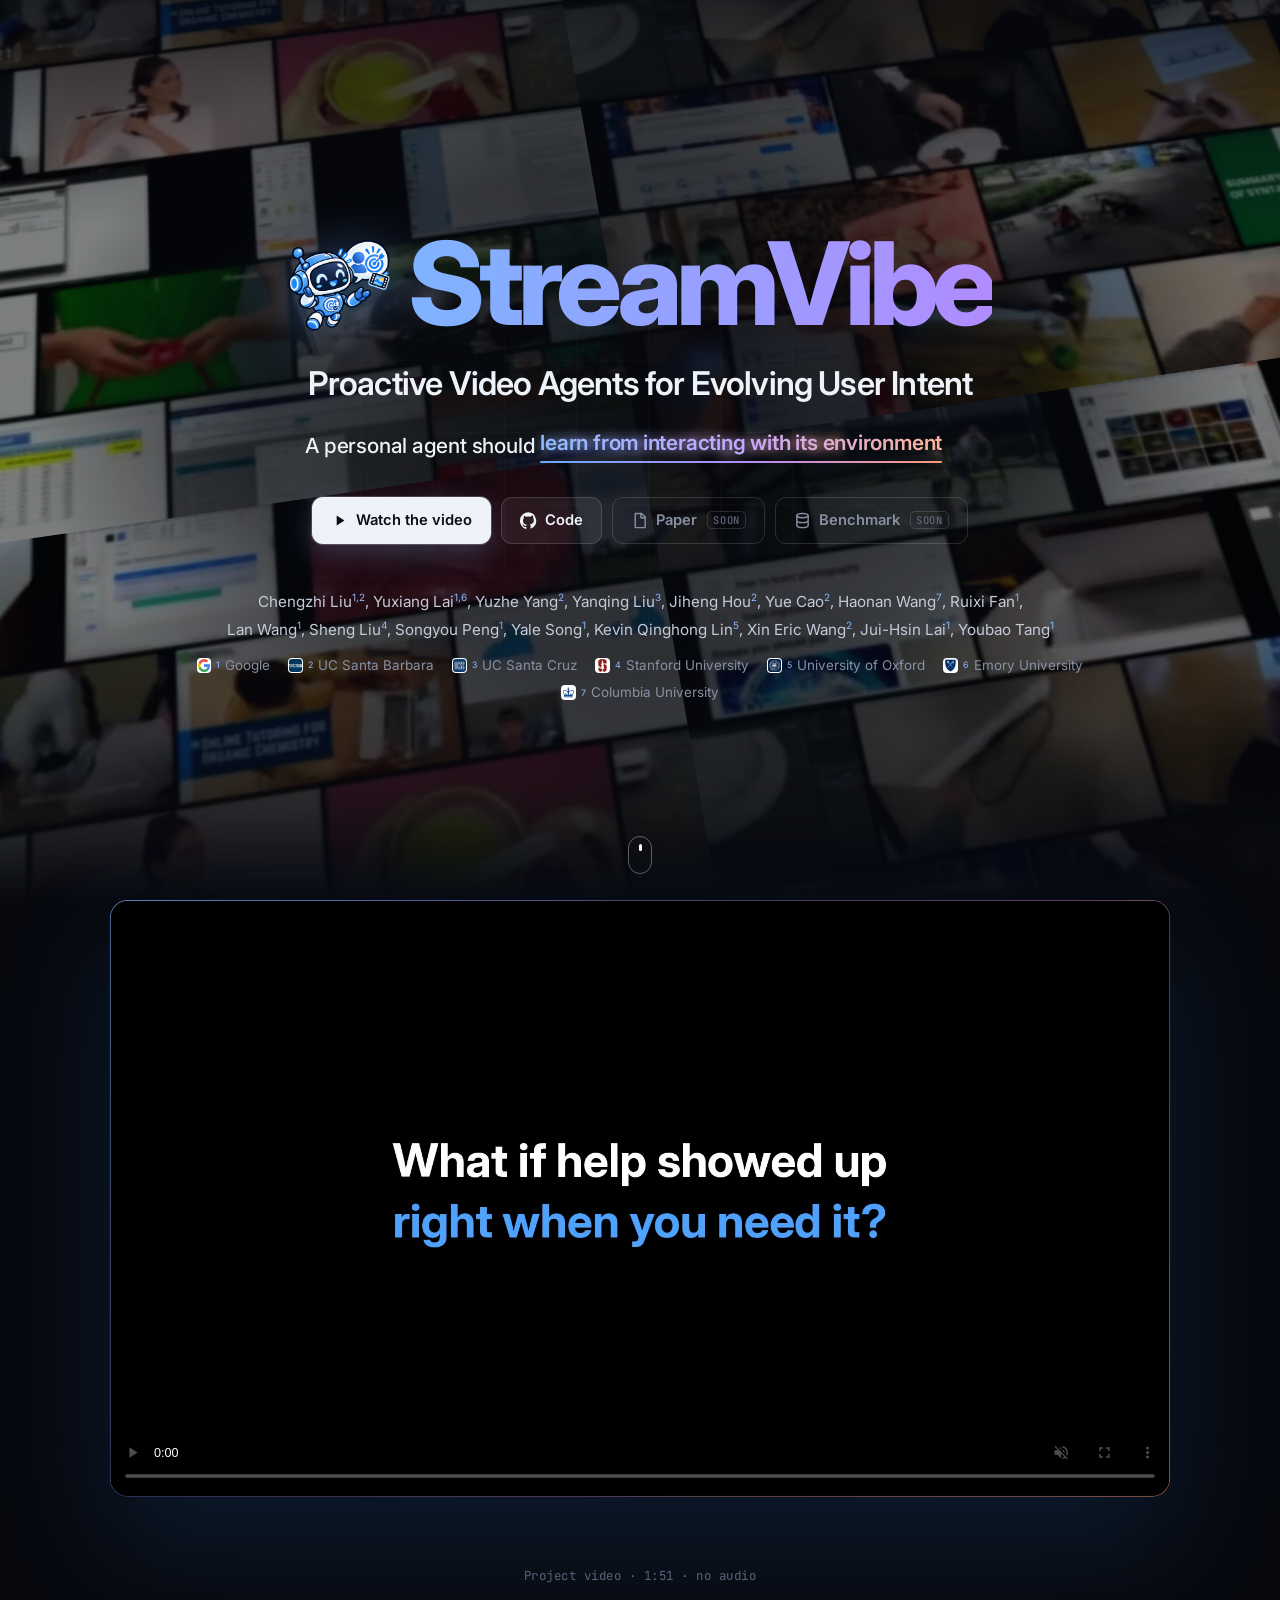
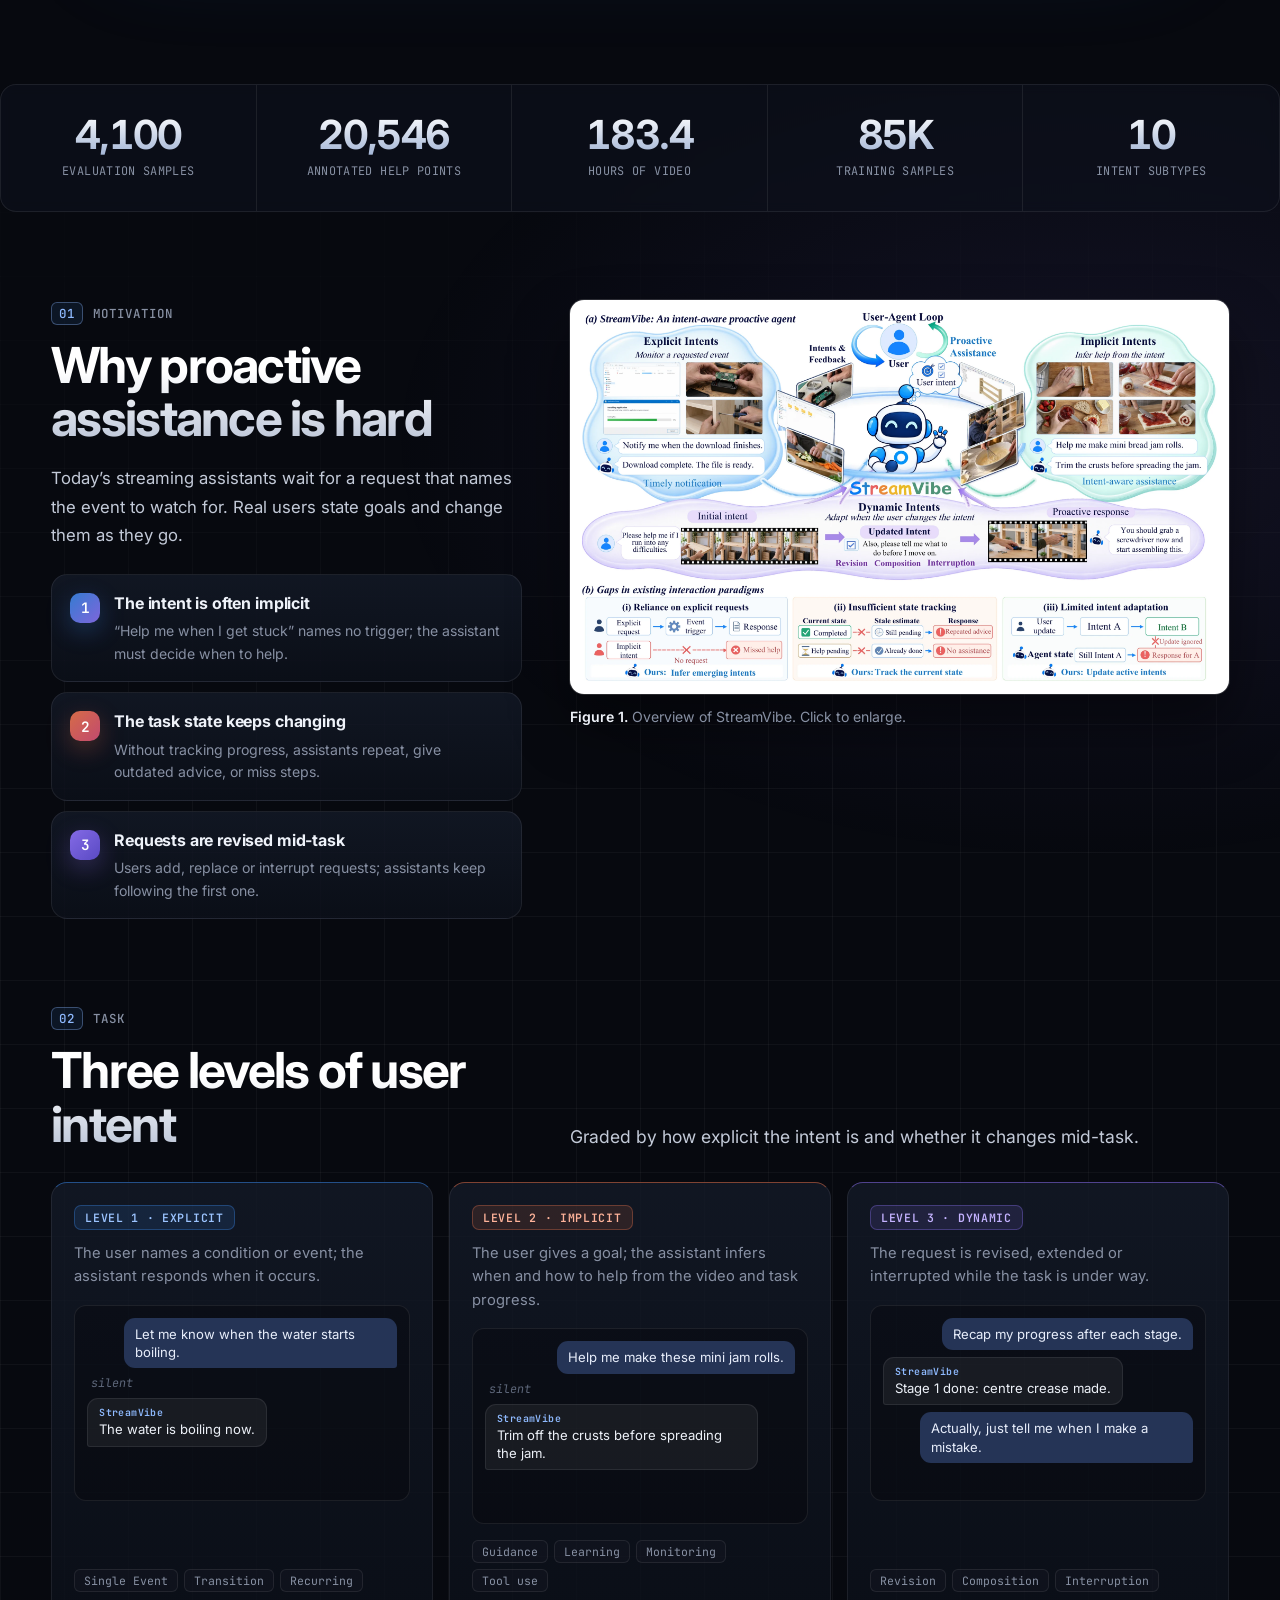
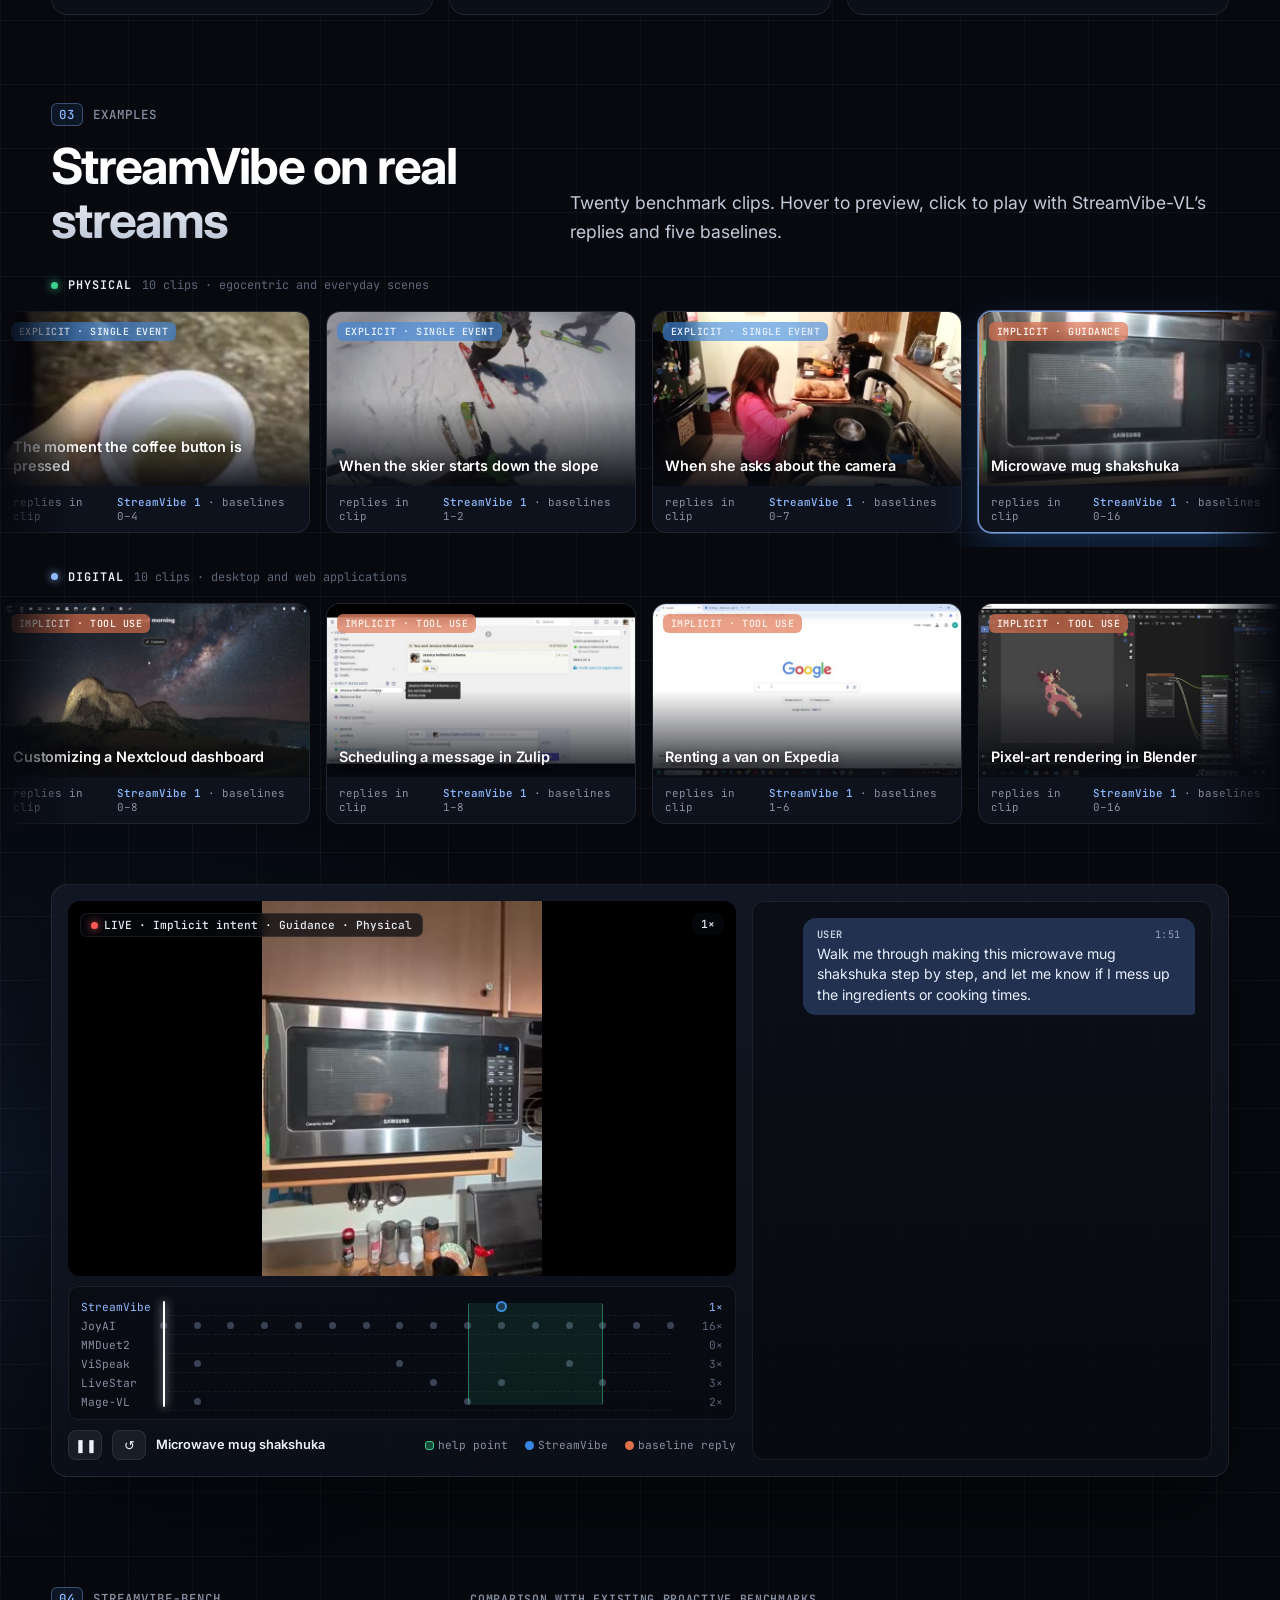
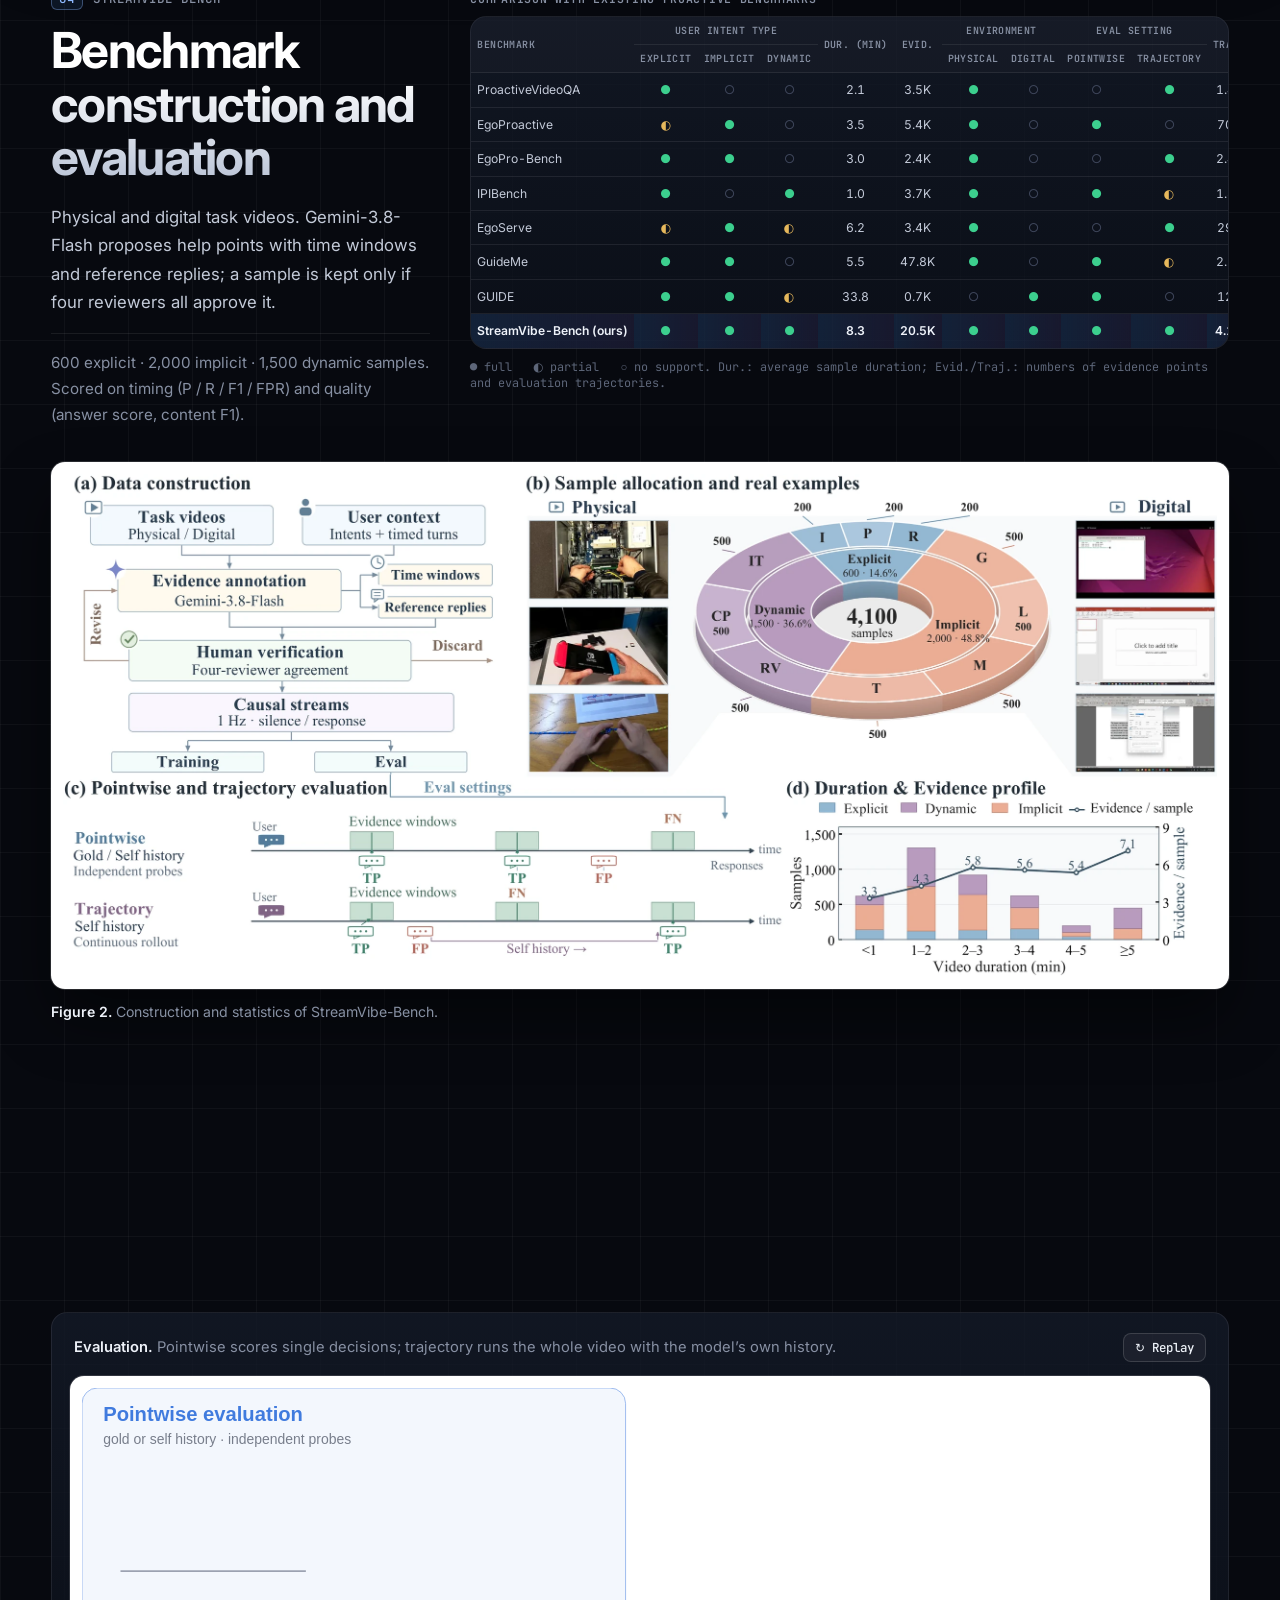
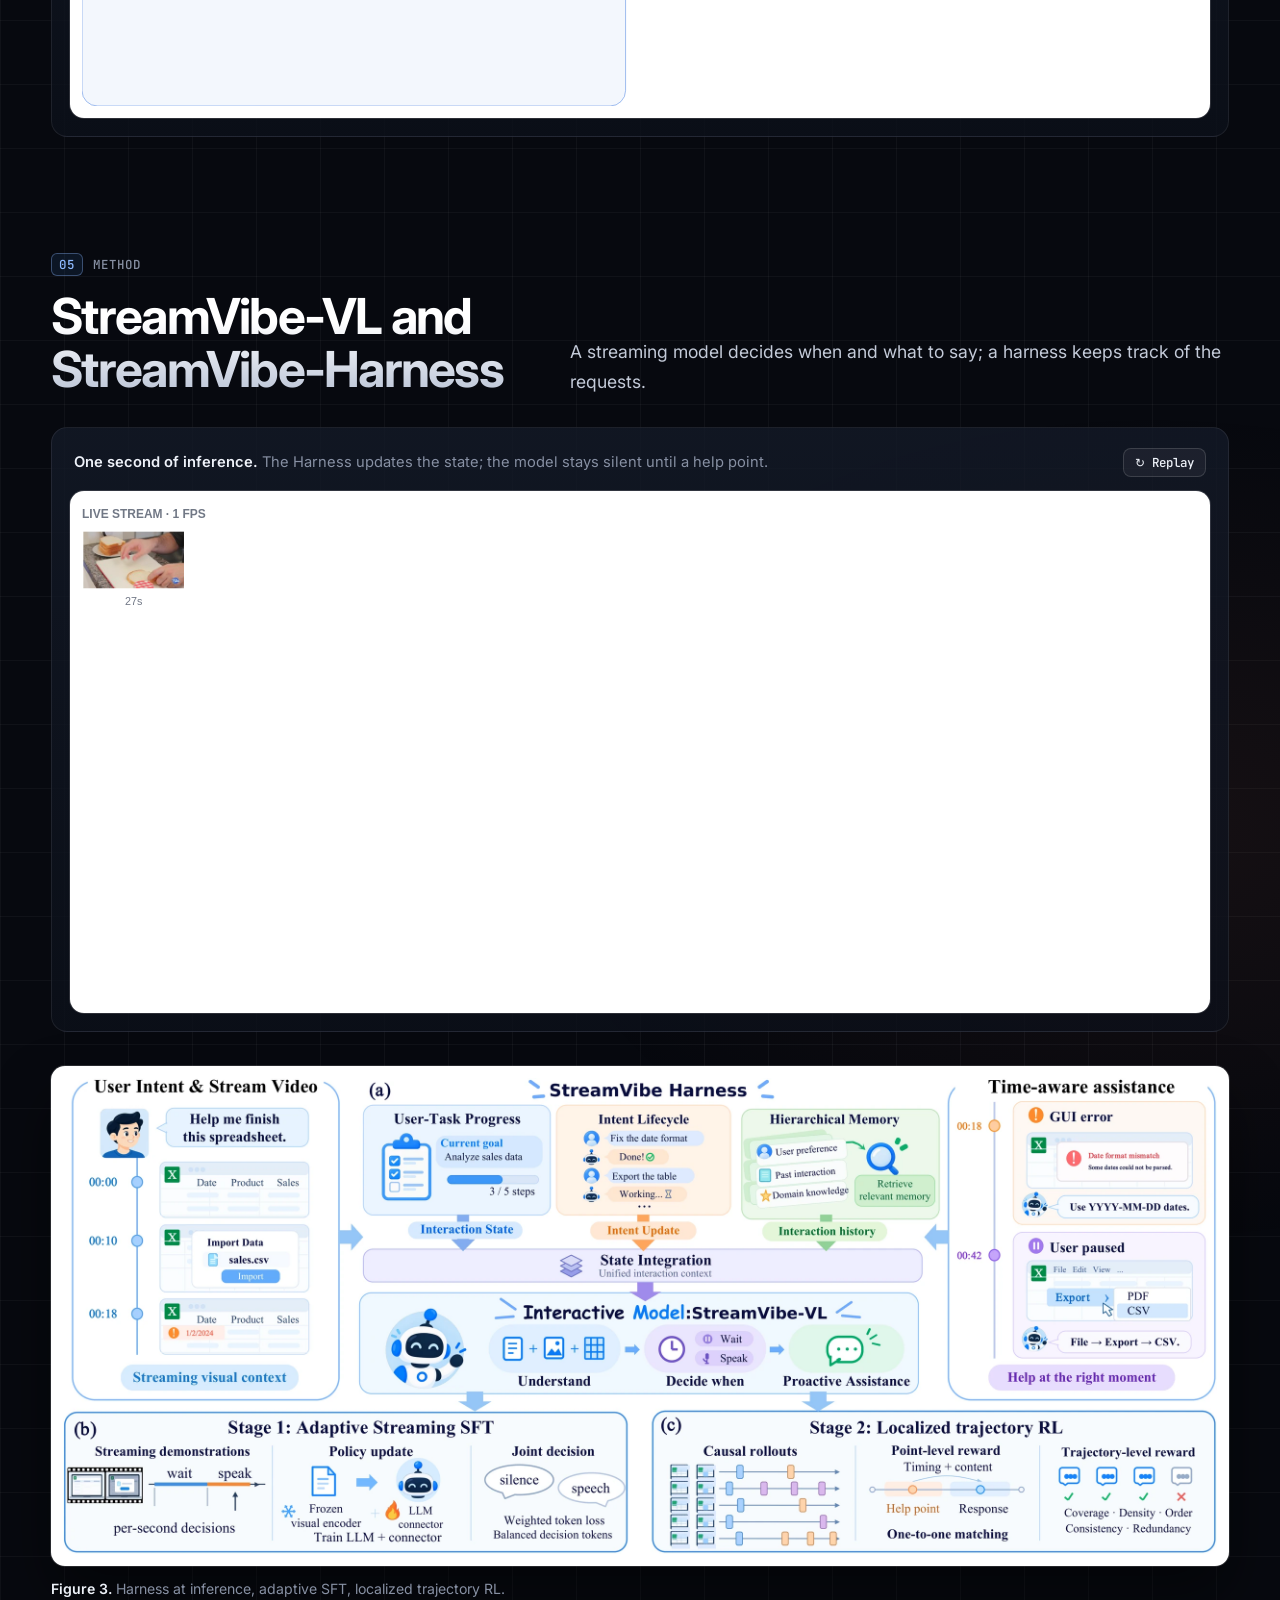
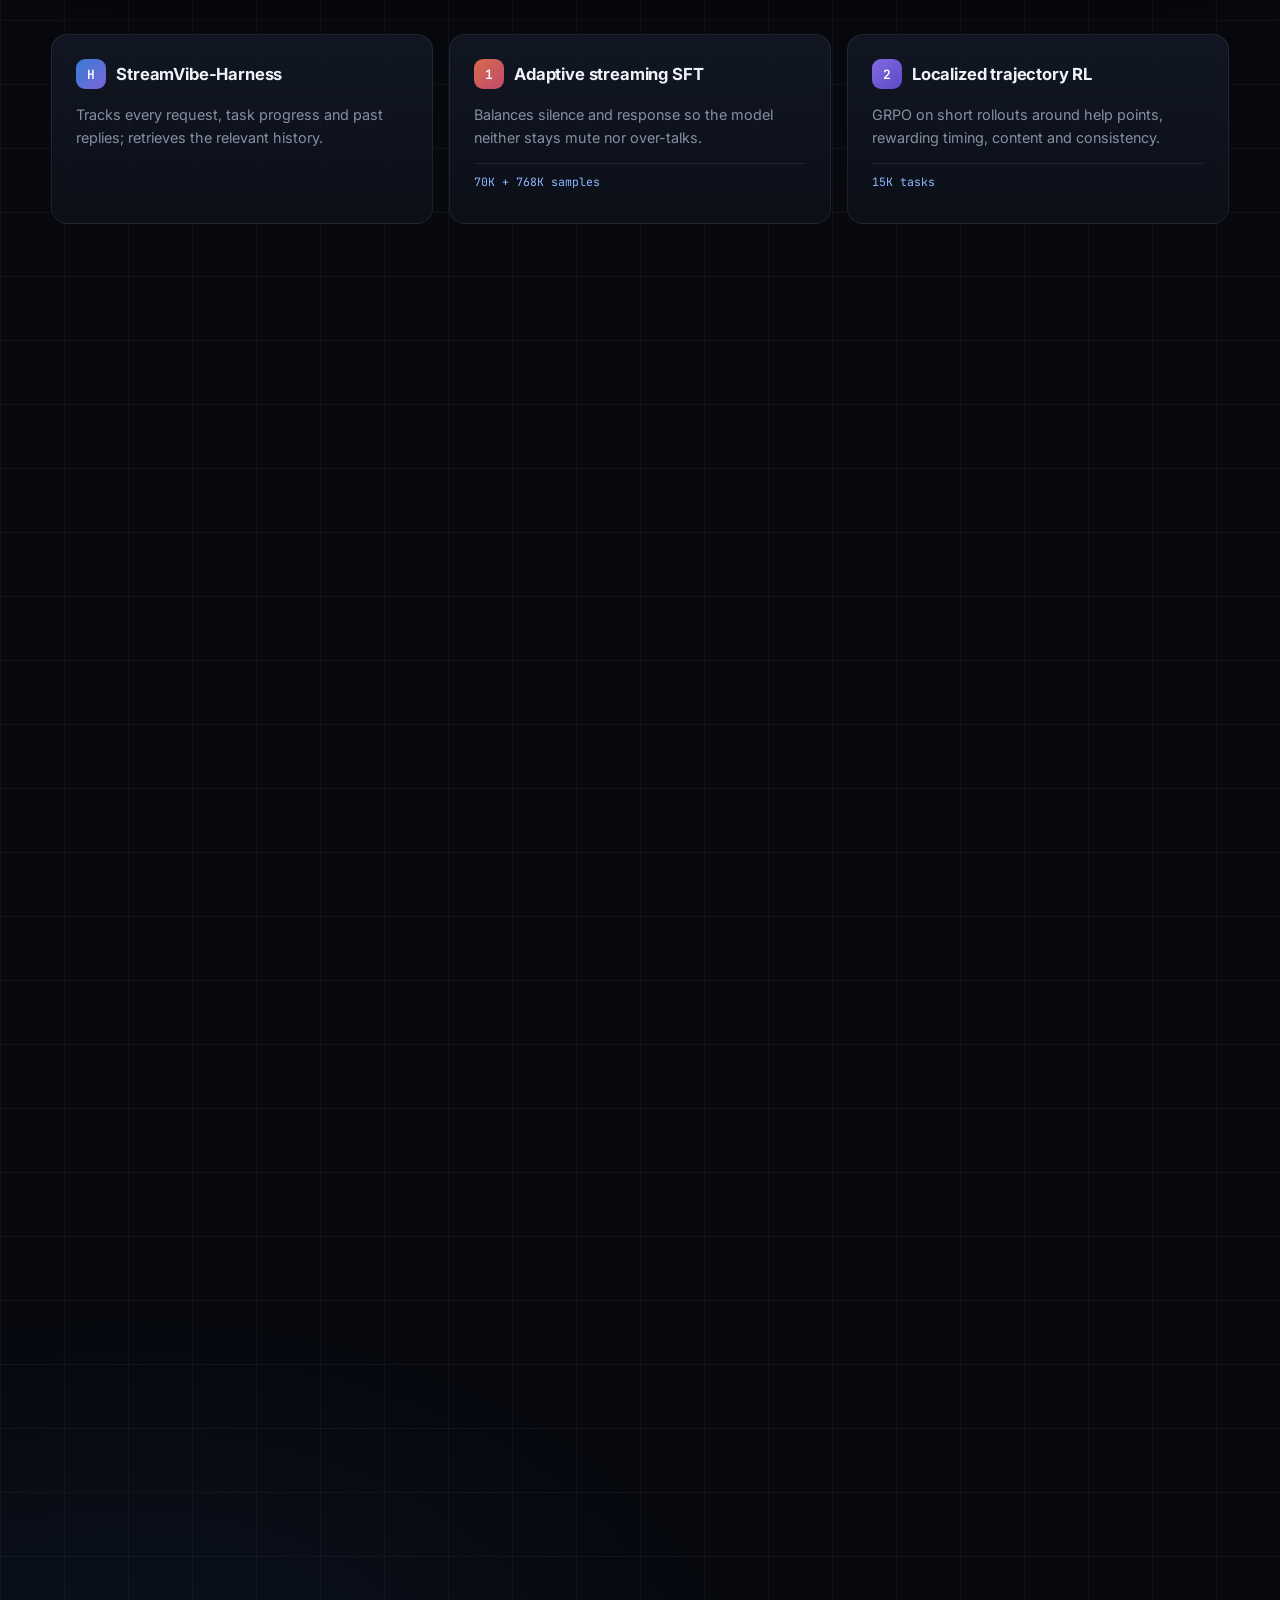
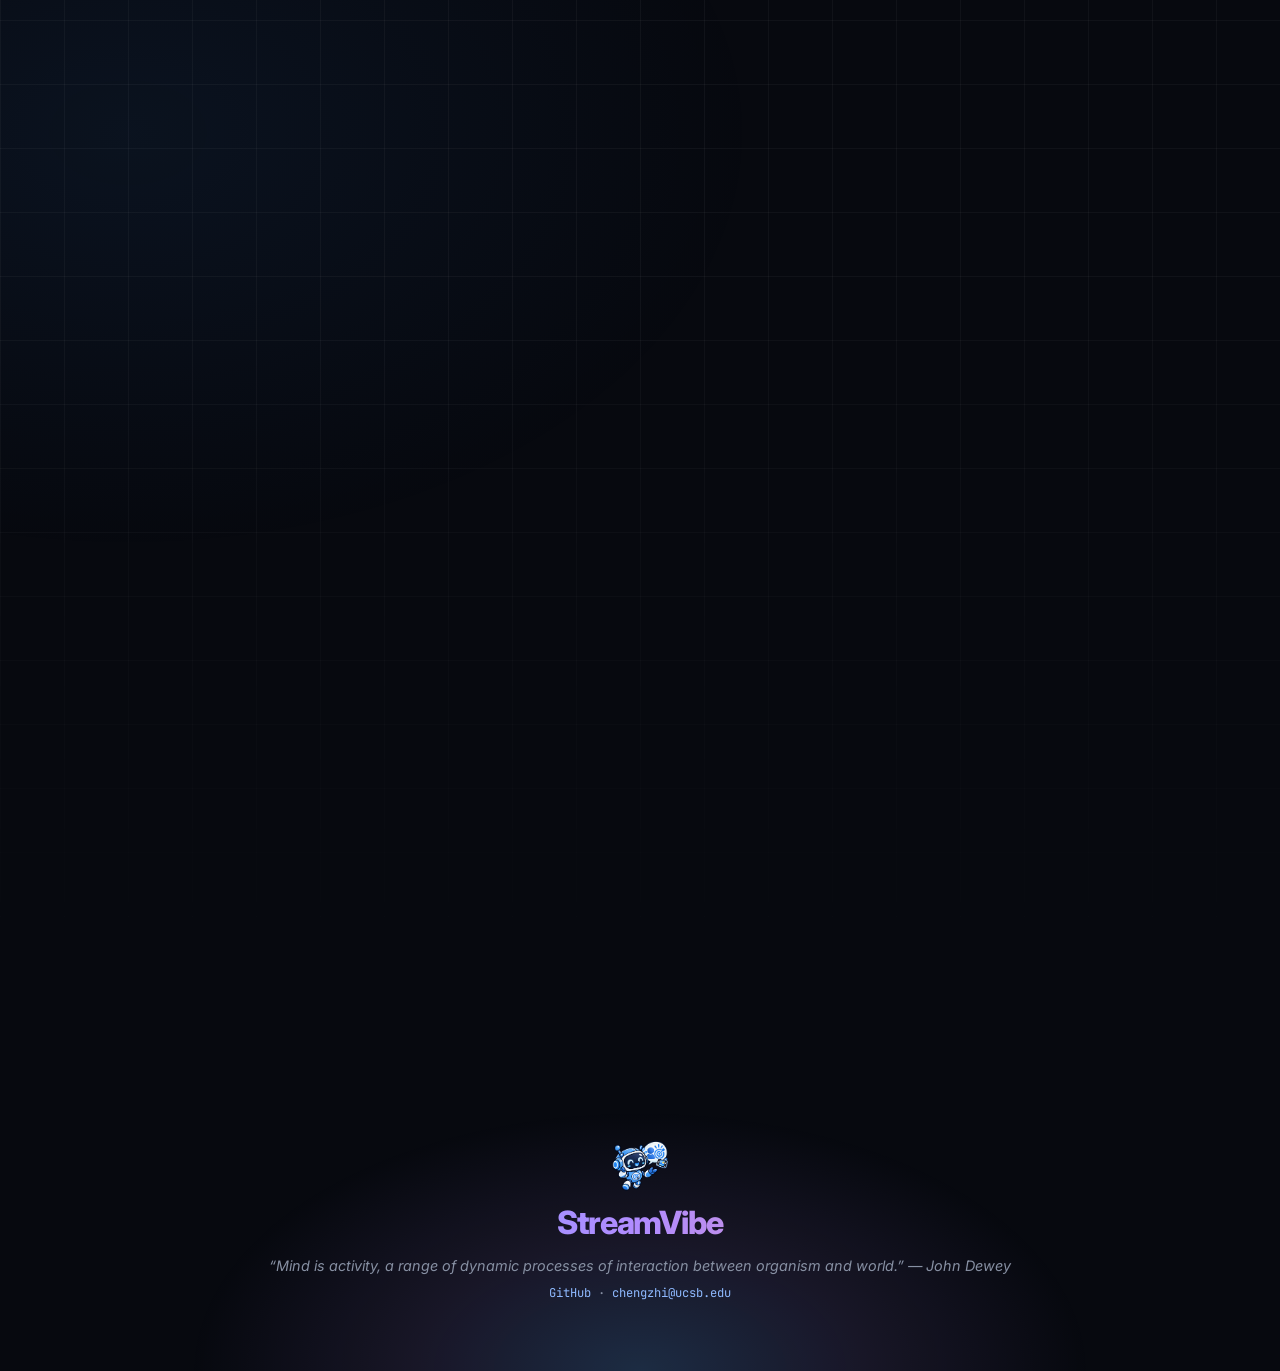
==== commit 82fb3602: "Hero tagline: personal agent should understand evolving intent / learn from its environment, as a ro" ====
--- a/index.html
+++ b/index.html
@@ -14,7 +14,7 @@
 <link rel="preconnect" href="https://fonts.googleapis.com">
 <link rel="preconnect" href="https://fonts.gstatic.com" crossorigin>
 <link href="https://fonts.googleapis.com/css2?family=Inter:wght@400;500;600;700;800&family=JetBrains+Mono:wght@400;500;600&display=swap" rel="stylesheet">
-<link rel="stylesheet" href="static/style.css?v=328ecfd8">
+<link rel="stylesheet" href="static/style.css?v=7406ee82">
 </head>
 <body>
 <div class="progress" id="progress"></div>
@@ -44,7 +44,7 @@
       <span class="t1"><img class="mascot" src="static/logos/mascot.png" alt=""><span class="brand-word">StreamVibe</span></span>
       <span class="t2"><span class="w">Proactive</span> <span class="w">Video</span> <span class="w">Agents</span> <span class="w">for</span> <span class="w">Evolving</span> <span class="w">User</span> <span class="w">Intent</span></span>
     </h1>
-    <p class="tagline">An assistant that watches a live video stream, works out what the user needs, keeps track of how the request changes, and speaks only when help is useful.</p>
+    <p class="tagline">A personal agent should <span class="rotator" id="rotator"><span class="on">understand evolving user intent</span><span>learn from interacting with its environment</span><span>help at the right moment, without being asked</span></span></p>
     <div class="buttons">
       <a class="btn primary" href="#video"><svg viewBox="0 0 24 24"><path d="M8 5v14l11-7z" fill="currentColor"/></svg>Watch the video</a>
       <a class="btn" href="https://github.com/Stream-Vibe"><svg viewBox="0 0 24 24"><path fill="currentColor" d="M12 .5a12 12 0 0 0-3.8 23.4c.6.1.8-.3.8-.6v-2.2c-3.3.7-4-1.4-4-1.4-.6-1.4-1.4-1.8-1.4-1.8-1.1-.7.1-.7.1-.7 1.2.1 1.8 1.2 1.8 1.2 1.1 1.8 2.8 1.3 3.5 1 .1-.8.4-1.3.8-1.6-2.7-.3-5.5-1.3-5.5-5.9 0-1.3.5-2.4 1.2-3.2-.1-.3-.5-1.5.1-3.2 0 0 1-.3 3.3 1.2a11.5 11.5 0 0 1 6 0C17.3 4.7 18.3 5 18.3 5c.7 1.7.3 2.9.1 3.2.8.8 1.2 1.9 1.2 3.2 0 4.6-2.8 5.6-5.5 5.9.4.4.8 1.1.8 2.2v3.3c0 .3.2.7.8.6A12 12 0 0 0 12 .5z"/></svg>Code</a>
@@ -334,6 +334,6 @@
 
 <div class="lightbox" id="lightbox"><img alt=""></div>
 <script src="static/gallery.js?v=3c3ba81f"></script>
-<script src="static/main.js?v=5f0ce628"></script>
+<script src="static/main.js?v=af26e8a4"></script>
 </body>
 </html>
--- a/static/style.css
+++ b/static/style.css
@@ -472,3 +472,16 @@
 .fig-grid .figure { margin: 0; }
 .fig-grid figcaption { text-align: center; }
 @media (max-width: 1000px) { .takeaways, .fig-grid { grid-template-columns: 1fr; } }
+
+/* hero tagline: fixed lead-in + rotating phrase (slides up with blur, gradient text, drawn underline) */
+.tagline { font-size: clamp(1.05rem, 1.7vw, 1.3rem); color: var(--ink); max-width: none; font-weight: 500; letter-spacing: -.01em; }
+.rotator { display: inline-grid; vertical-align: bottom; text-align: left; }
+.rotator span { grid-area: 1 / 1; white-space: nowrap; font-weight: 600; background: linear-gradient(90deg, #8fbaff, #c4a8ff, #ffb39a); -webkit-background-clip: text; background-clip: text; color: transparent;
+  opacity: 0; transform: translateY(70%); filter: blur(6px); transition: opacity .6s cubic-bezier(.2,.7,.2,1), transform .6s cubic-bezier(.2,.7,.2,1), filter .6s ease-out; position: relative; padding-bottom: 3px; }
+.rotator span::after { content: ""; position: absolute; left: 0; bottom: 0; height: 2px; width: 100%; border-radius: 2px; background: linear-gradient(90deg, #6aa8ff, #b18cff, #ff9a7a); transform: scaleX(0); transform-origin: left; transition: transform 2.4s cubic-bezier(.2,.7,.2,1) .2s; }
+.rotator span.on { opacity: 1; transform: none; filter: none; }
+.rotator span.on::after { transform: scaleX(1); }
+.rotator span.out { opacity: 0; transform: translateY(-70%); filter: blur(6px); }
+@media (max-width: 760px) { .rotator { display: grid; justify-items: center; margin-top: 4px; } .rotator span { white-space: normal; text-align: center; } }
+.rotator span { justify-self: start; }
+@media (max-width: 760px) { .rotator span { justify-self: center; } }
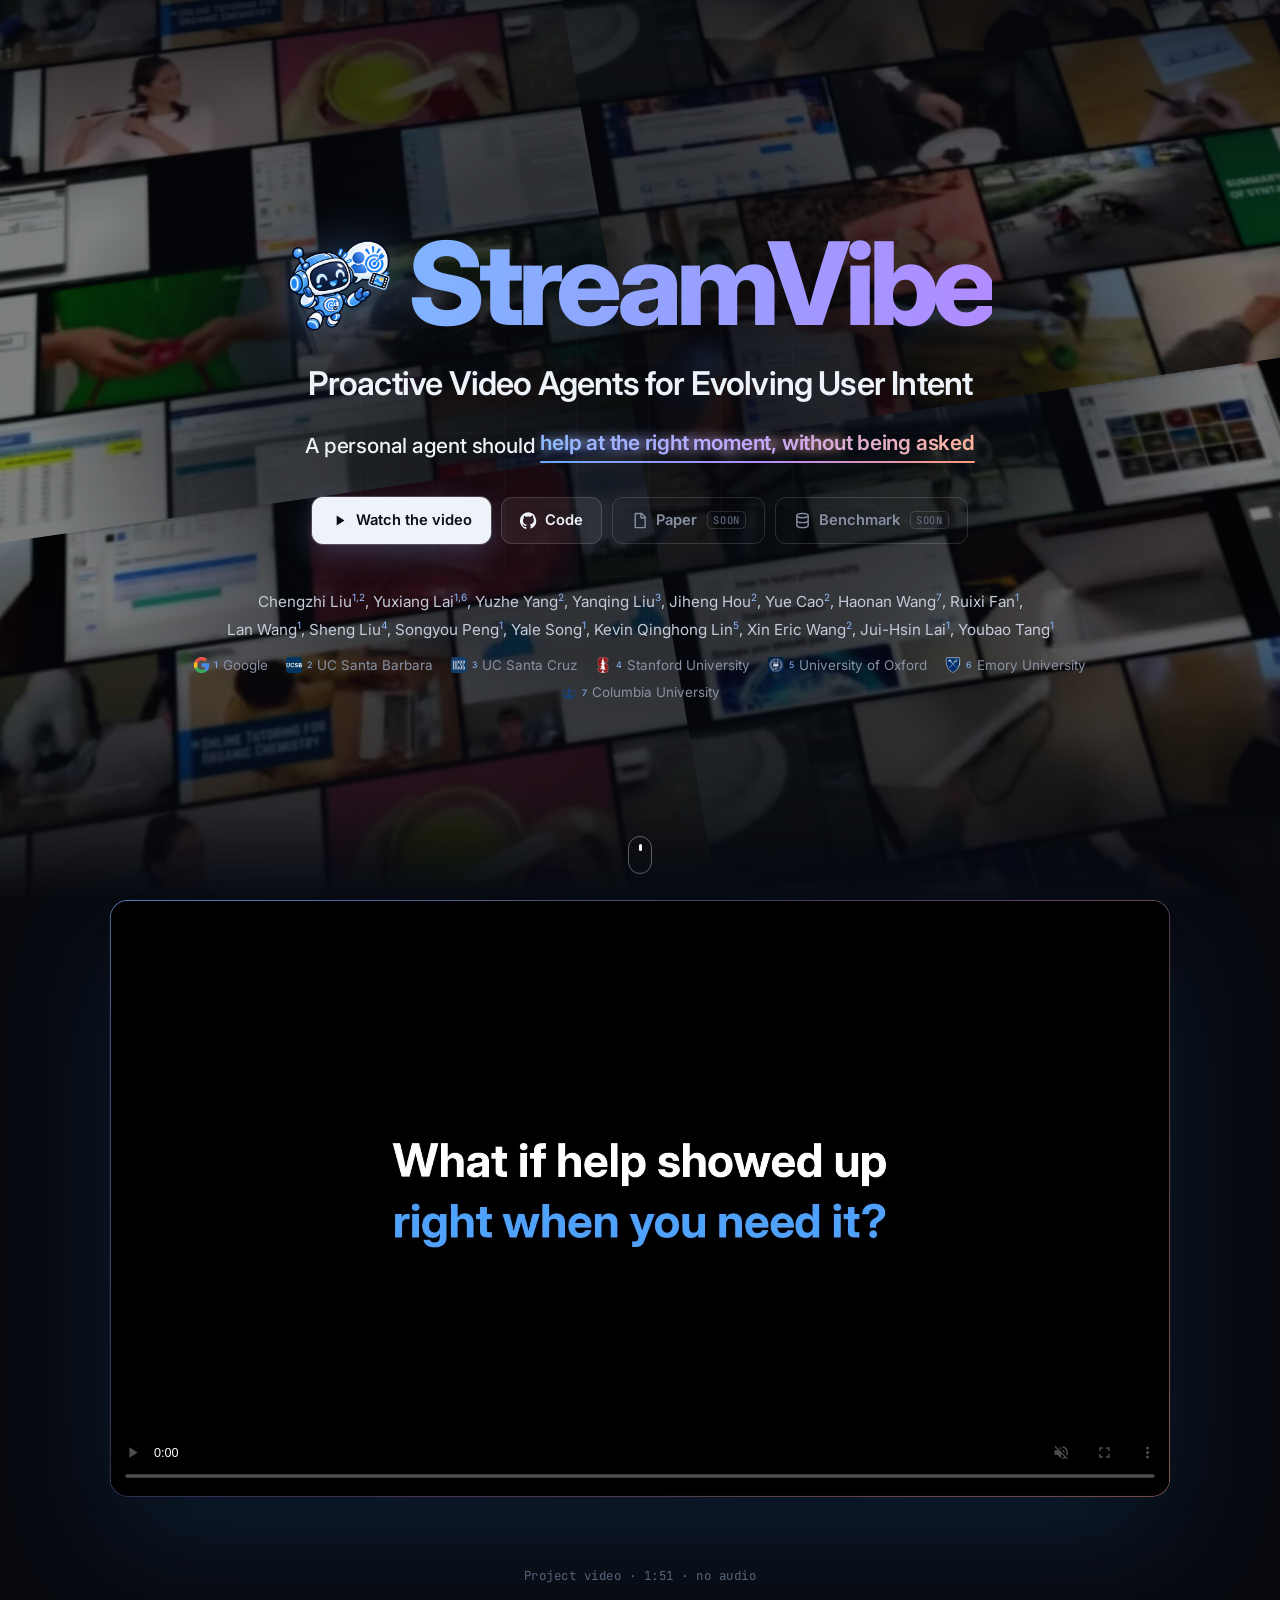
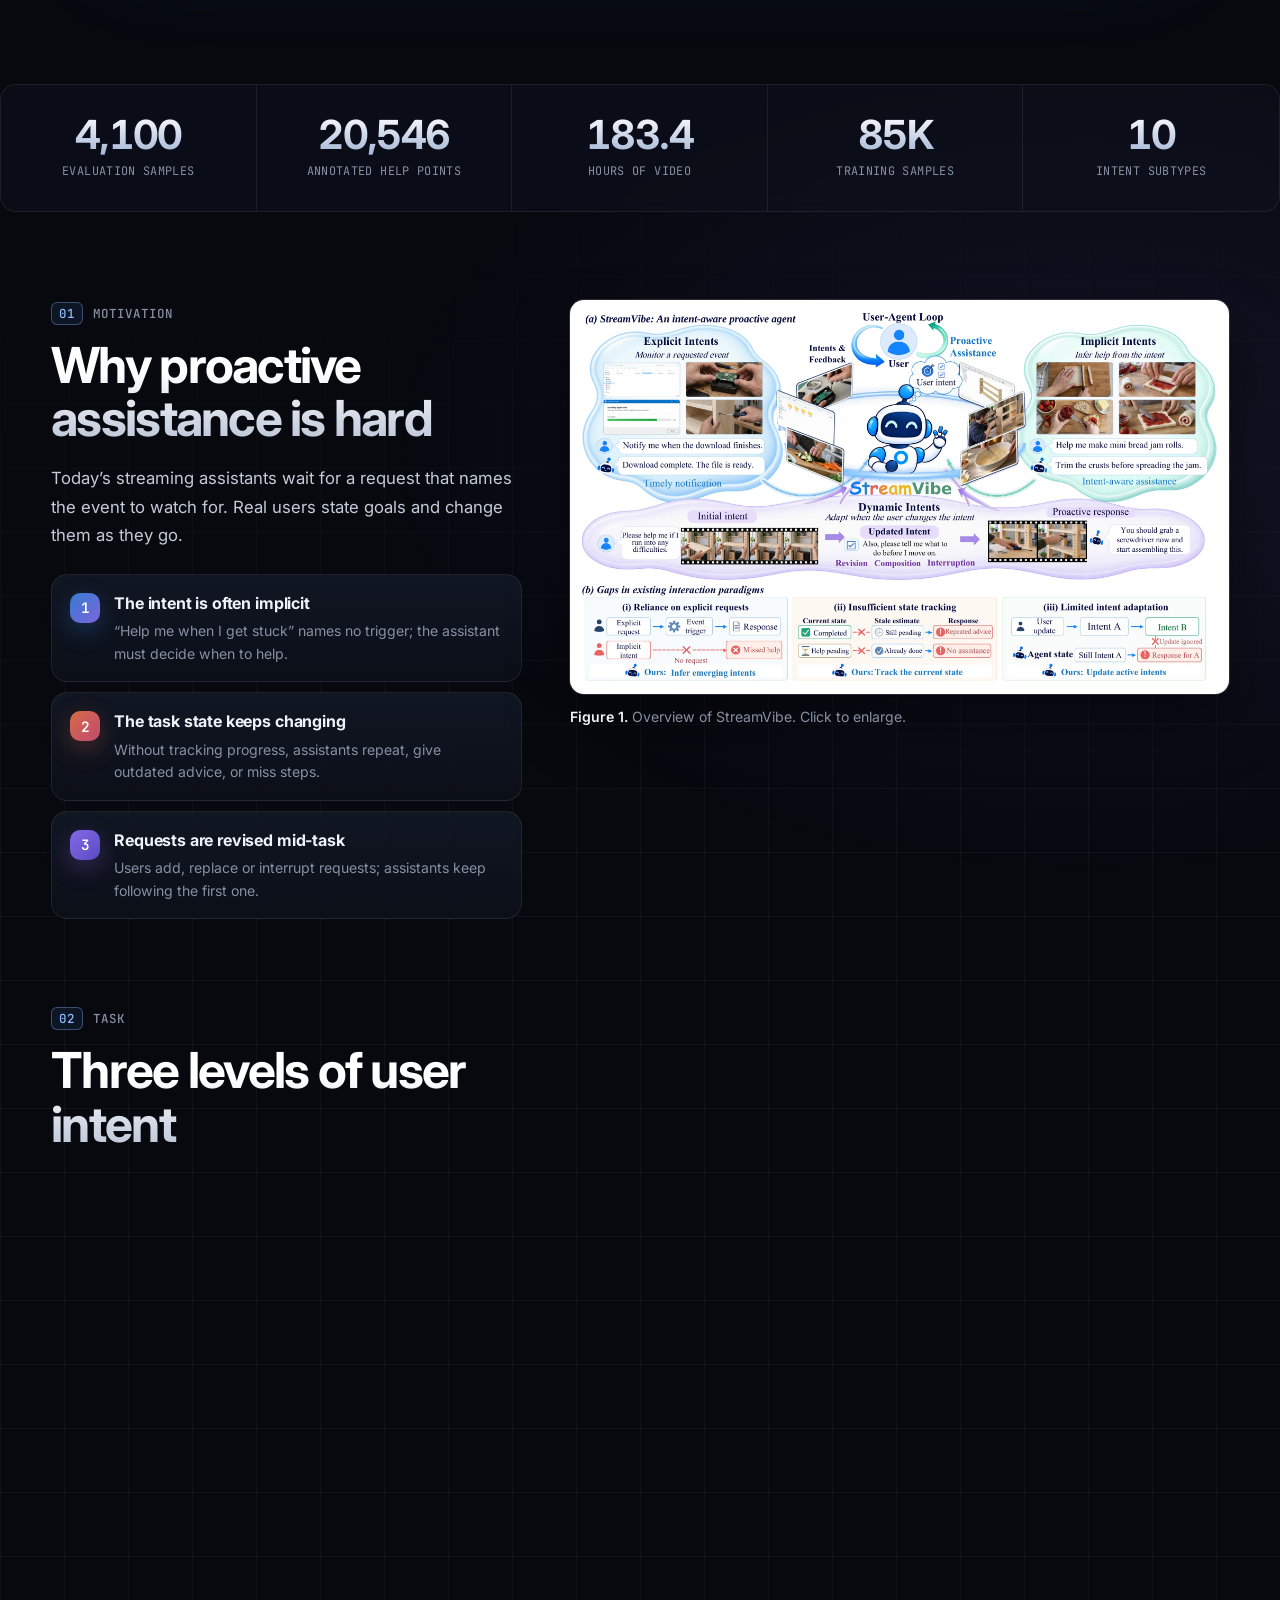
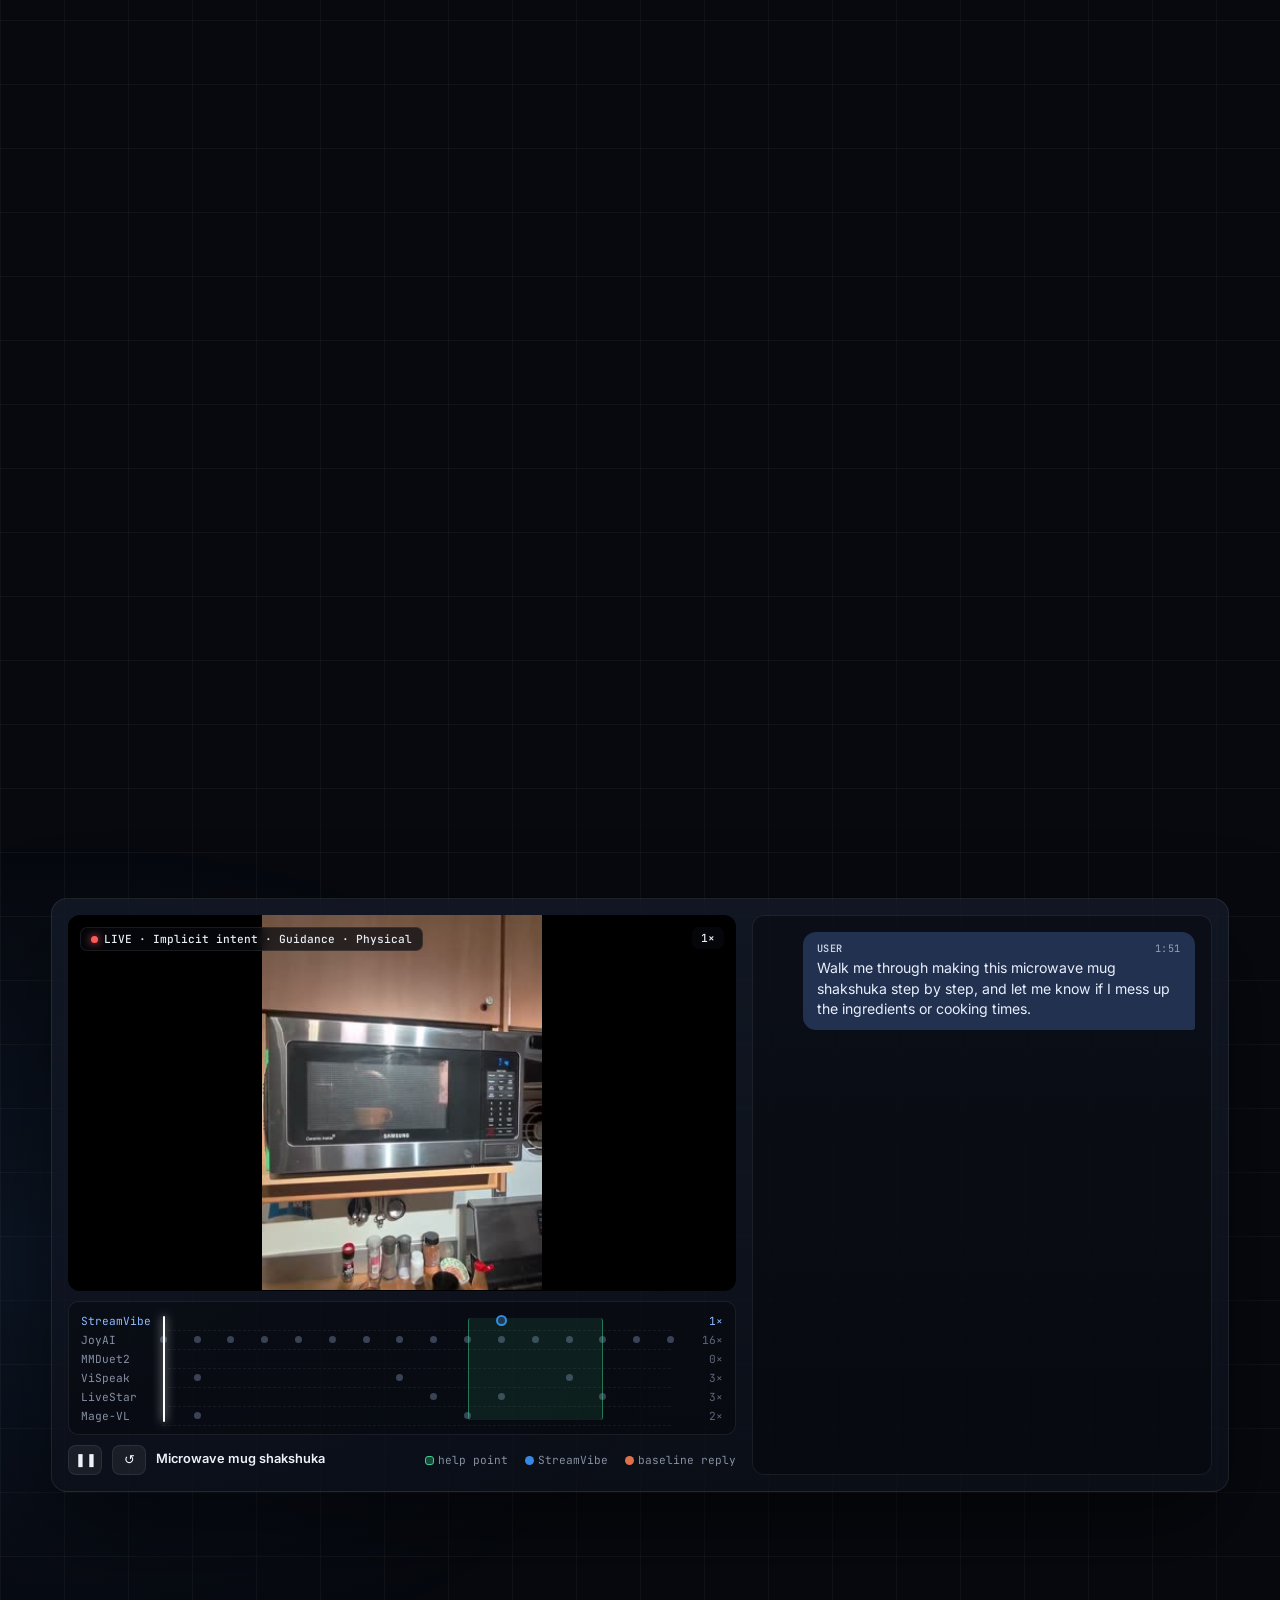
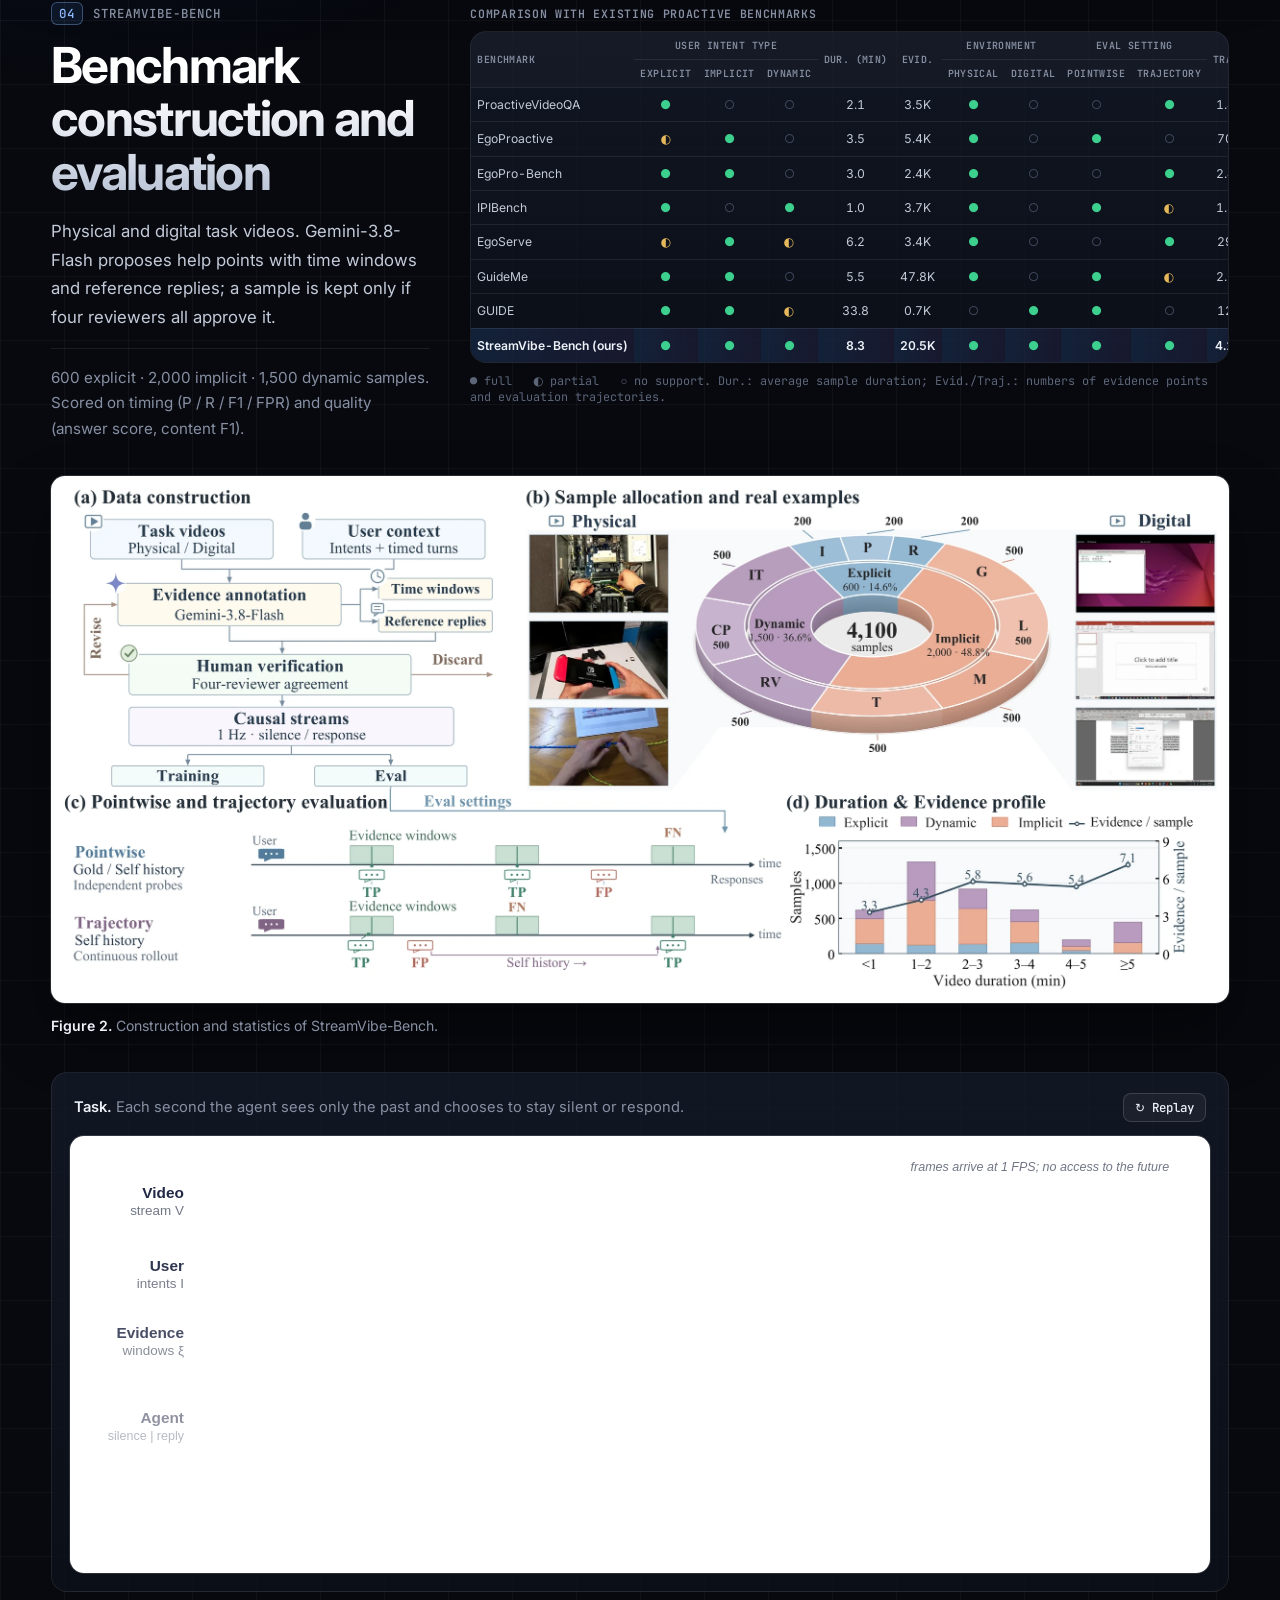
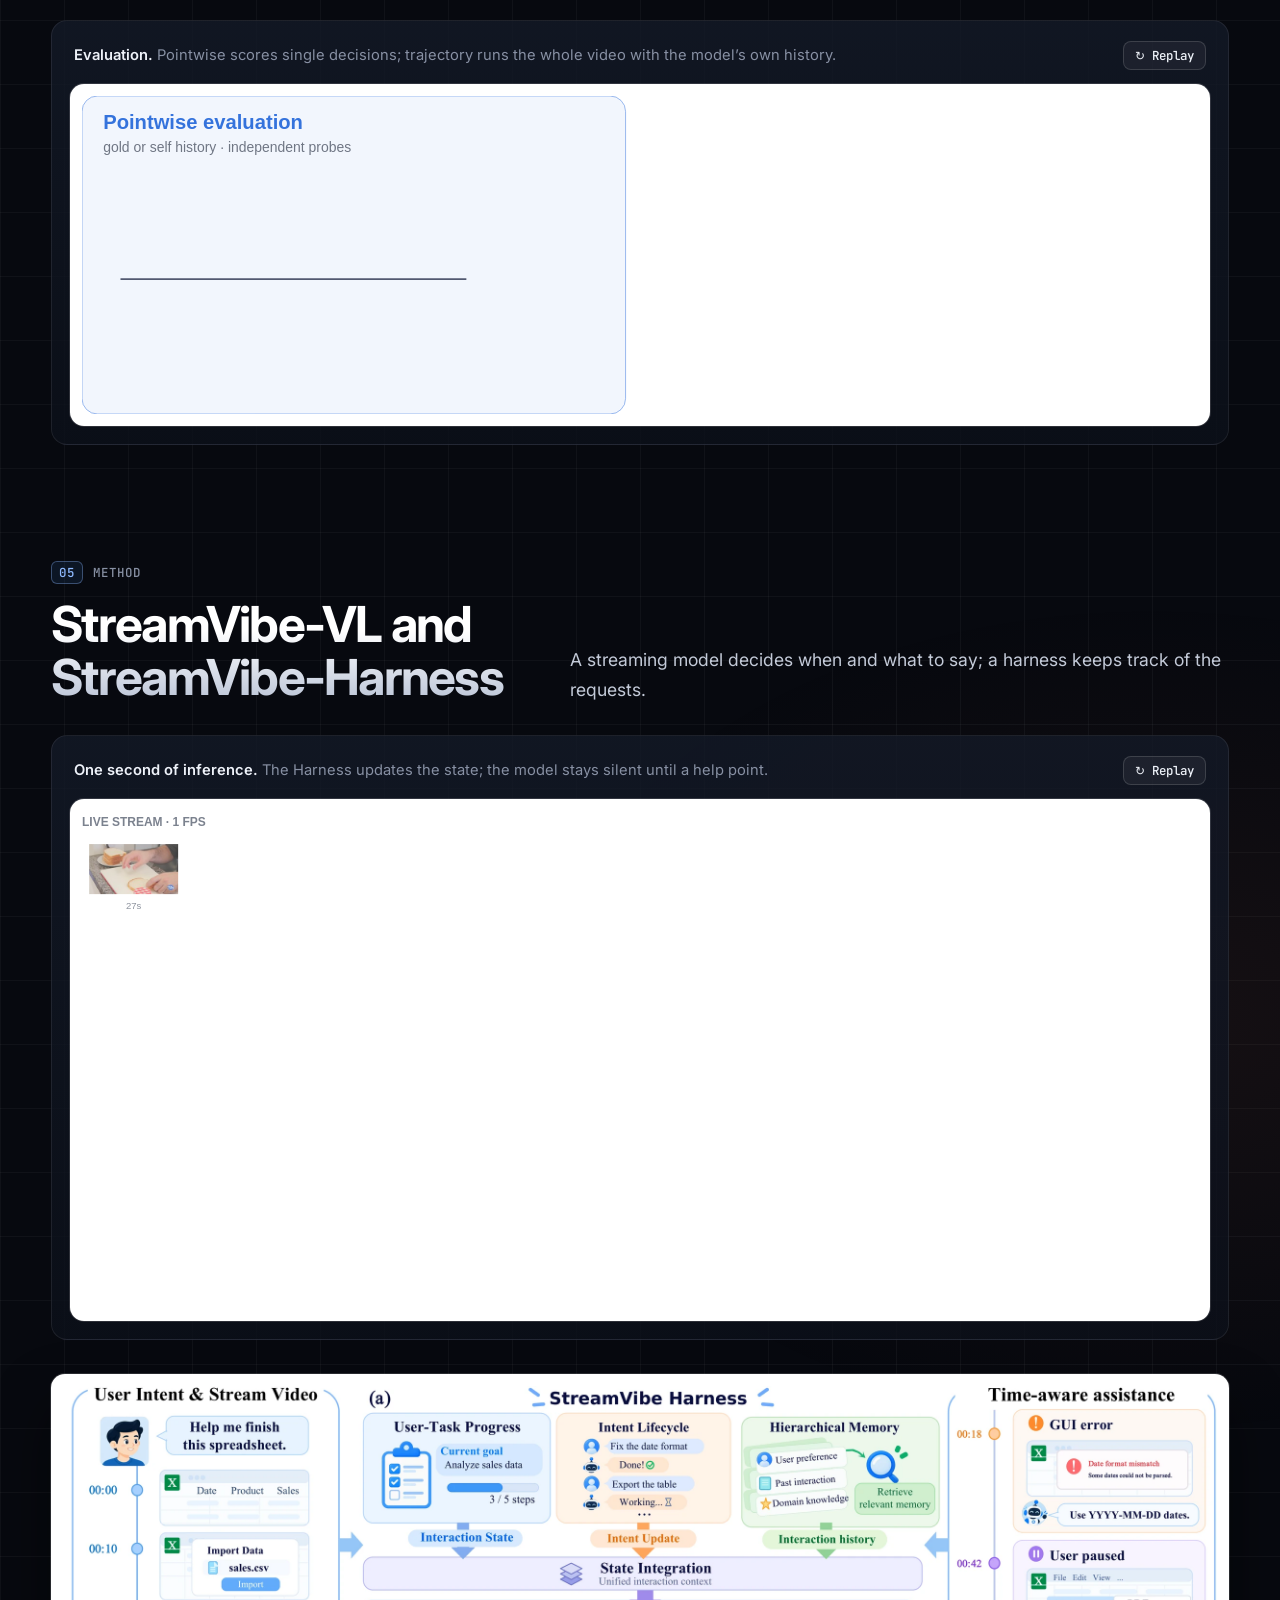
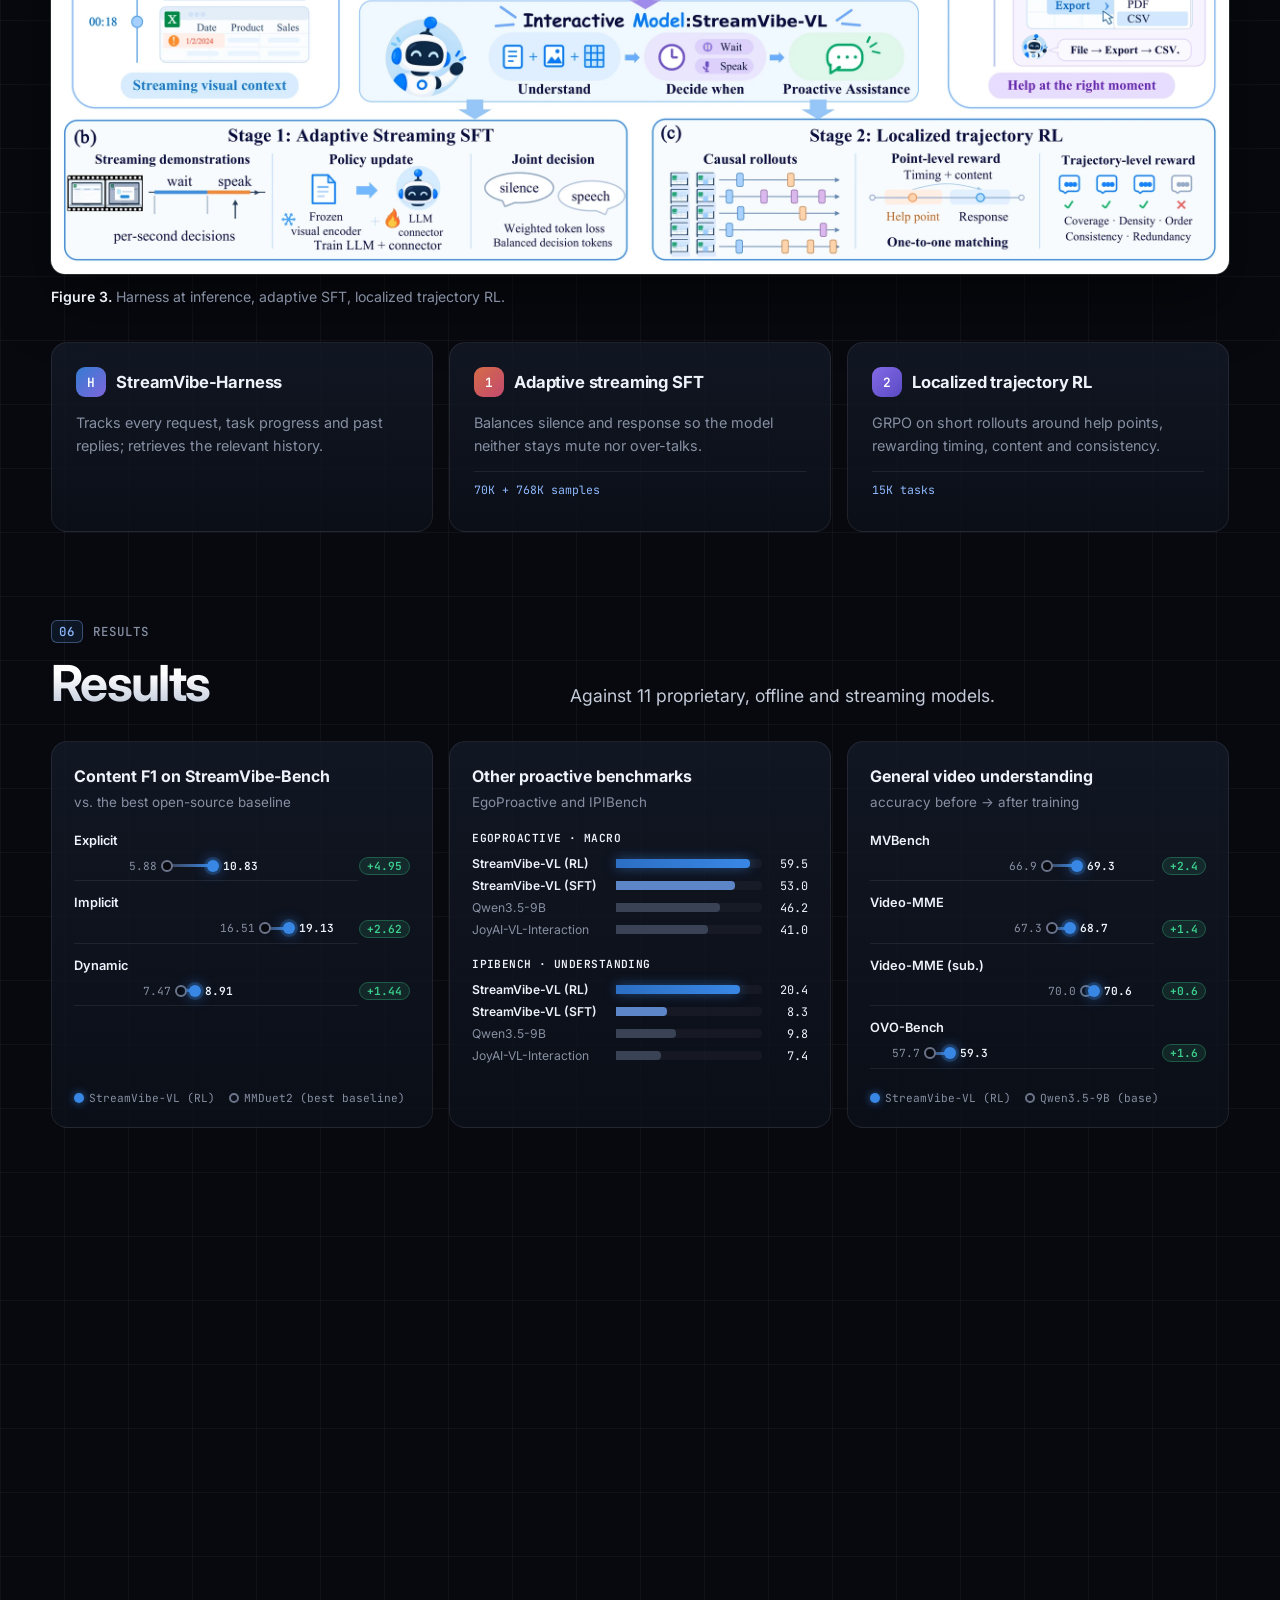
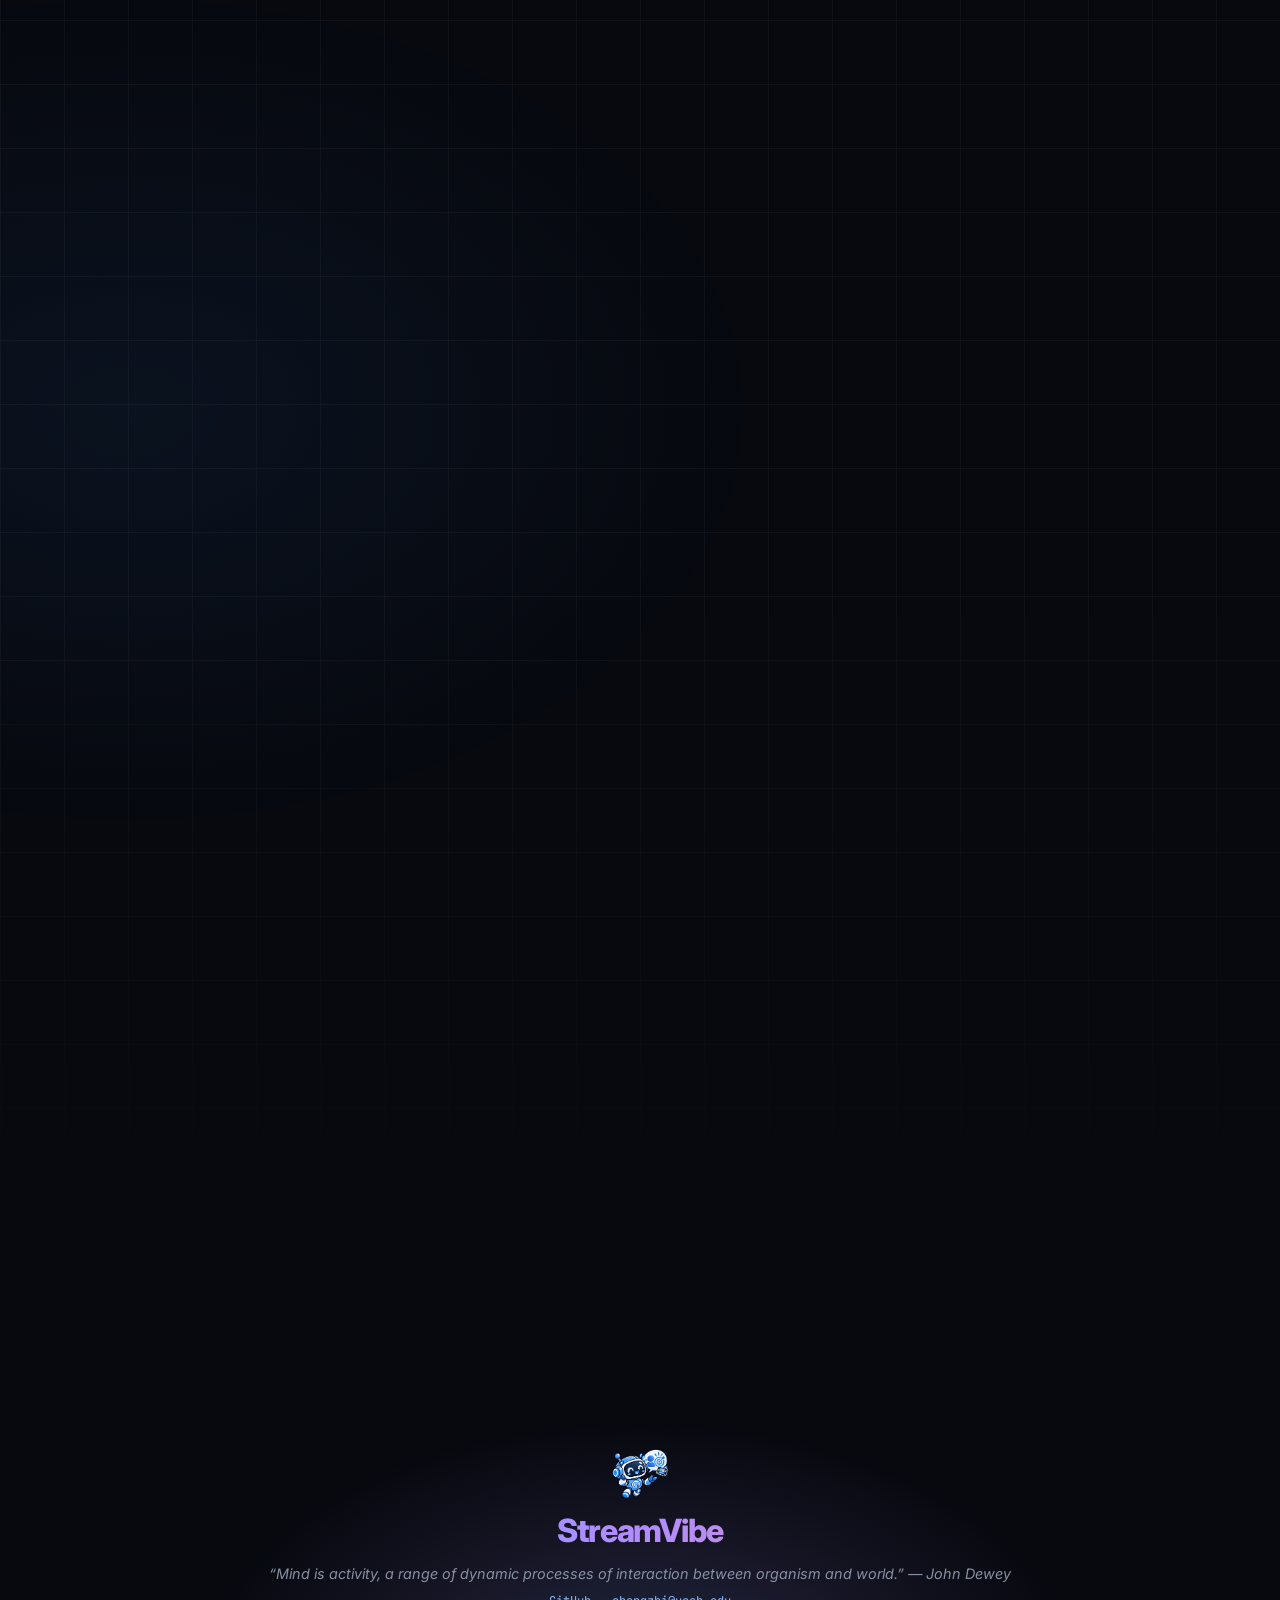
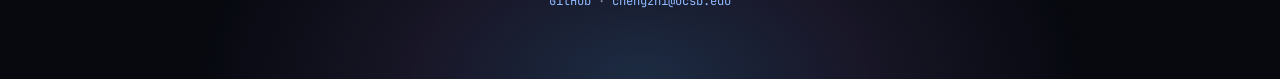
==== commit 5b45ea78: "Affiliation logos without the white backing Co-Authored-By: Claude Opus 5.5 <noreply@anthropic.com>" ====
--- a/index.html
+++ b/index.html
@@ -14,7 +14,7 @@
 <link rel="preconnect" href="https://fonts.googleapis.com">
 <link rel="preconnect" href="https://fonts.gstatic.com" crossorigin>
 <link href="https://fonts.googleapis.com/css2?family=Inter:wght@400;500;600;700;800&family=JetBrains+Mono:wght@400;500;600&display=swap" rel="stylesheet">
-<link rel="stylesheet" href="static/style.css?v=7406ee82">
+<link rel="stylesheet" href="static/style.css?v=effc0fa6">
 </head>
 <body>
 <div class="progress" id="progress"></div>
--- a/static/style.css
+++ b/static/style.css
@@ -106,7 +106,7 @@
 .authors sup, .affils sup { font-size: .66em; color: #8fbaff; }
 .affils { display: flex; flex-wrap: wrap; justify-content: center; gap: 6px 18px; font-size: .84rem; color: var(--muted); margin: 0; opacity: 0; animation: fadeup 1s ease-out 1.45s forwards; }
 .affils span { display: inline-flex; align-items: center; gap: 5px; }
-.affils img { height: 15px; width: auto; background: #fff; border-radius: 4px; padding: 1px; }
+.affils img { height: 16px; width: auto; border-radius: 3px; }
 .scroll-cue { position: absolute; bottom: 26px; left: 50%; transform: translateX(-50%); width: 24px; height: 38px; border: 1.5px solid rgba(255,255,255,.35); border-radius: 13px; }
 .scroll-cue span { position: absolute; left: 50%; top: 7px; width: 3px; height: 7px; margin-left: -1.5px; border-radius: 2px; background: #fff; animation: cue 1.8s ease-in-out infinite; }
 @keyframes cue { 0% { opacity: 0; transform: translateY(0); } 30% { opacity: 1; } 100% { opacity: 0; transform: translateY(12px); } }
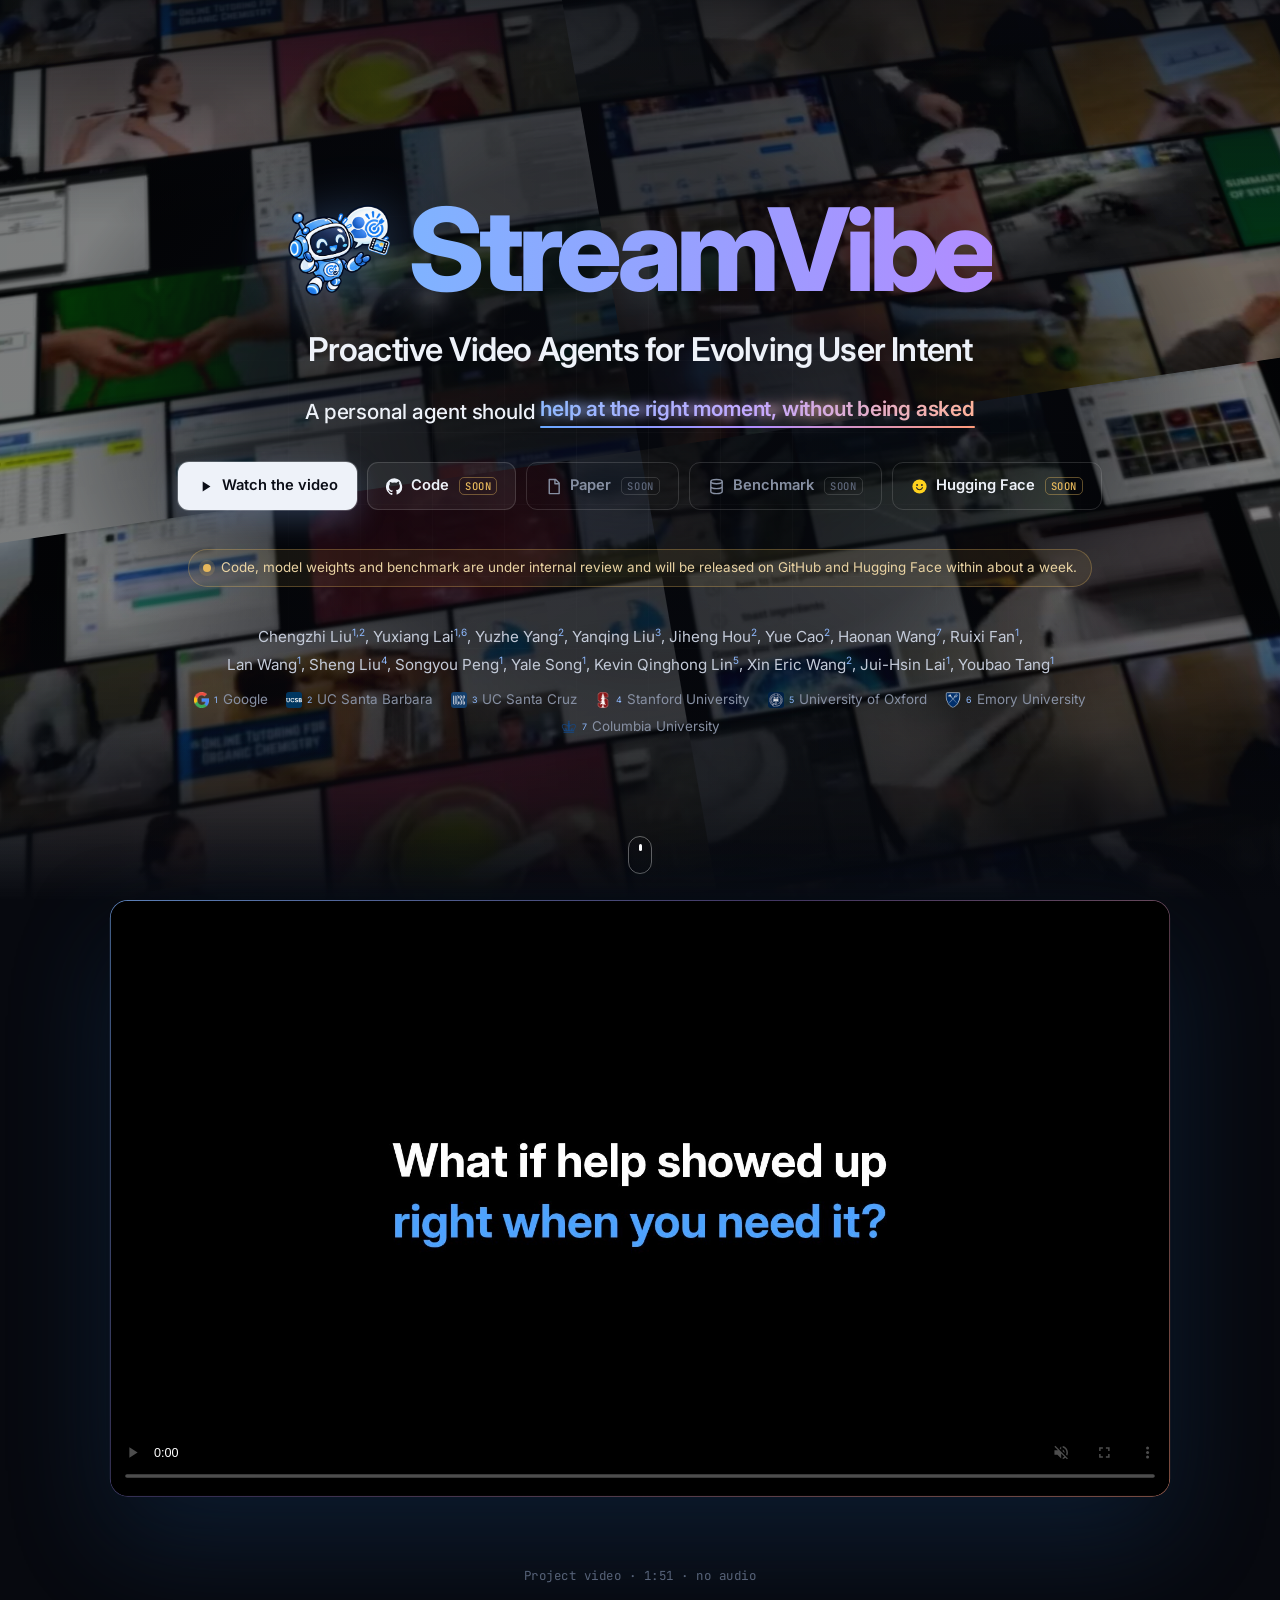
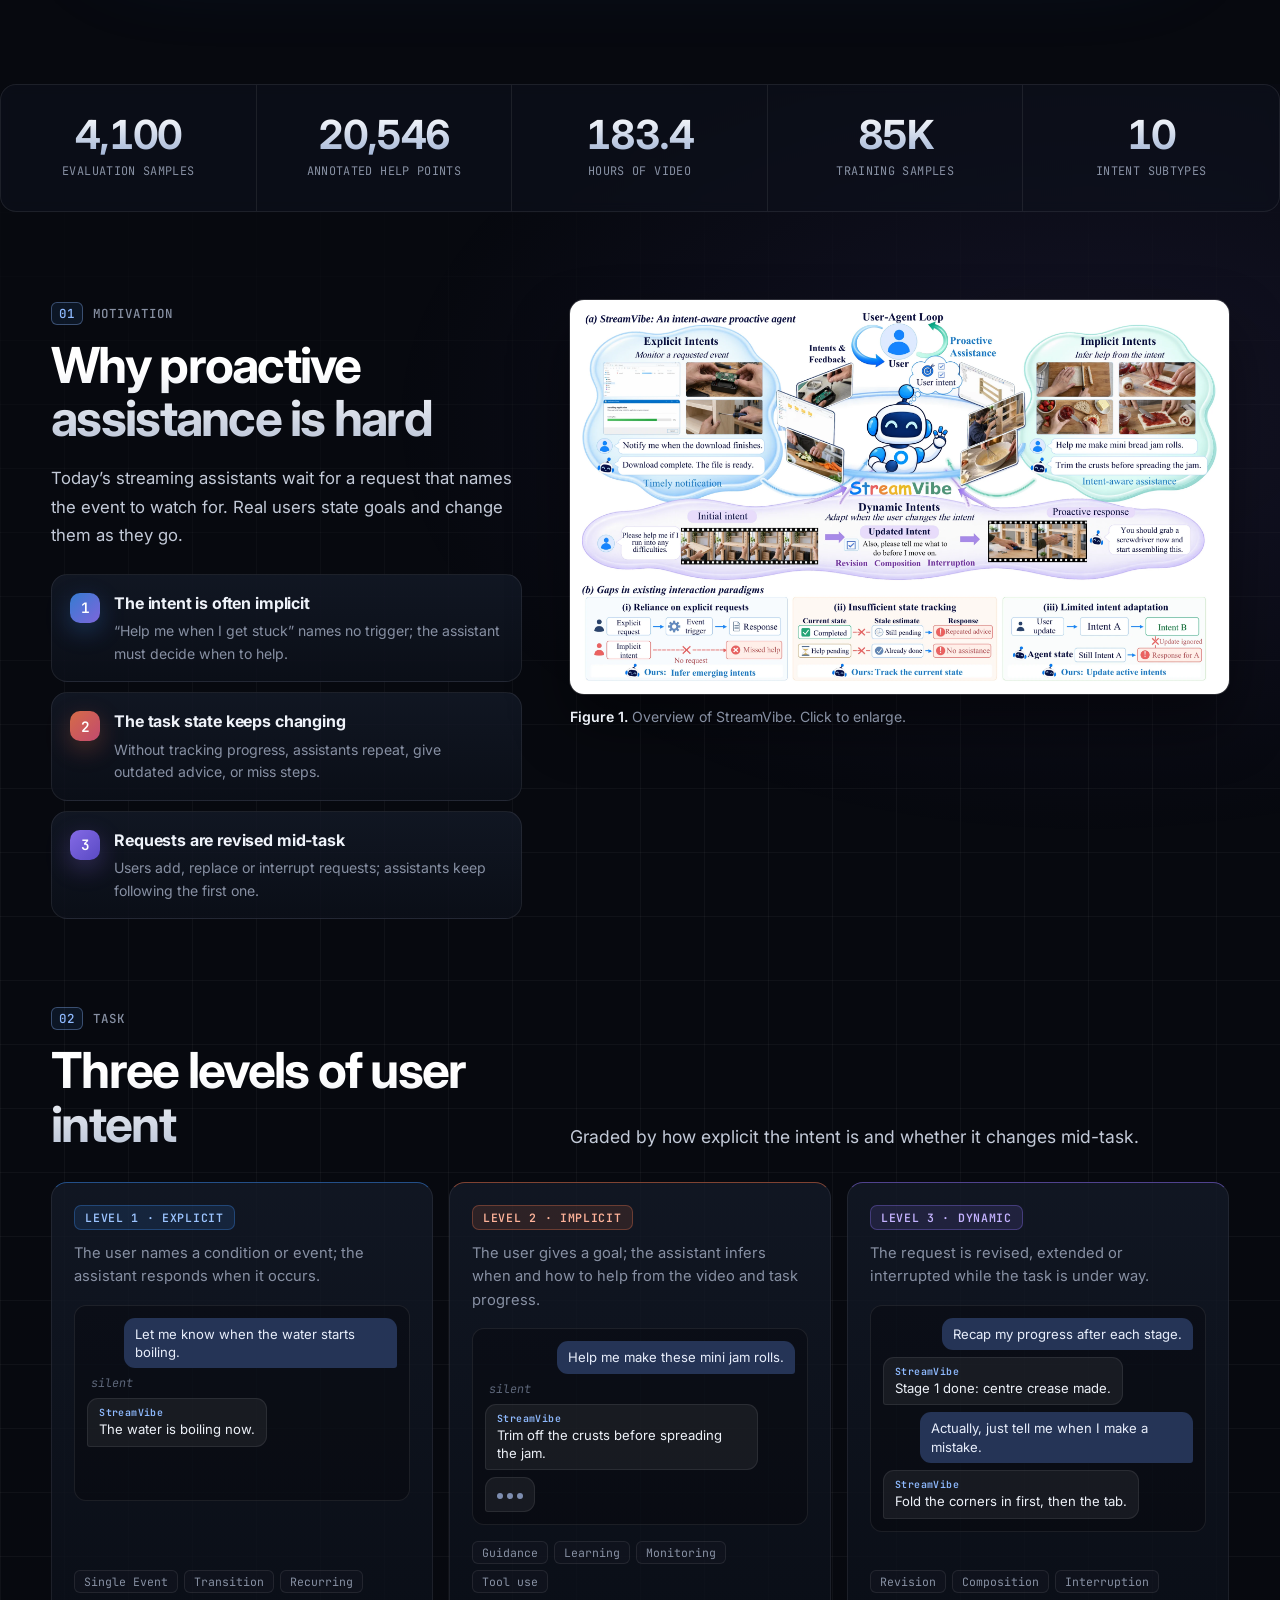
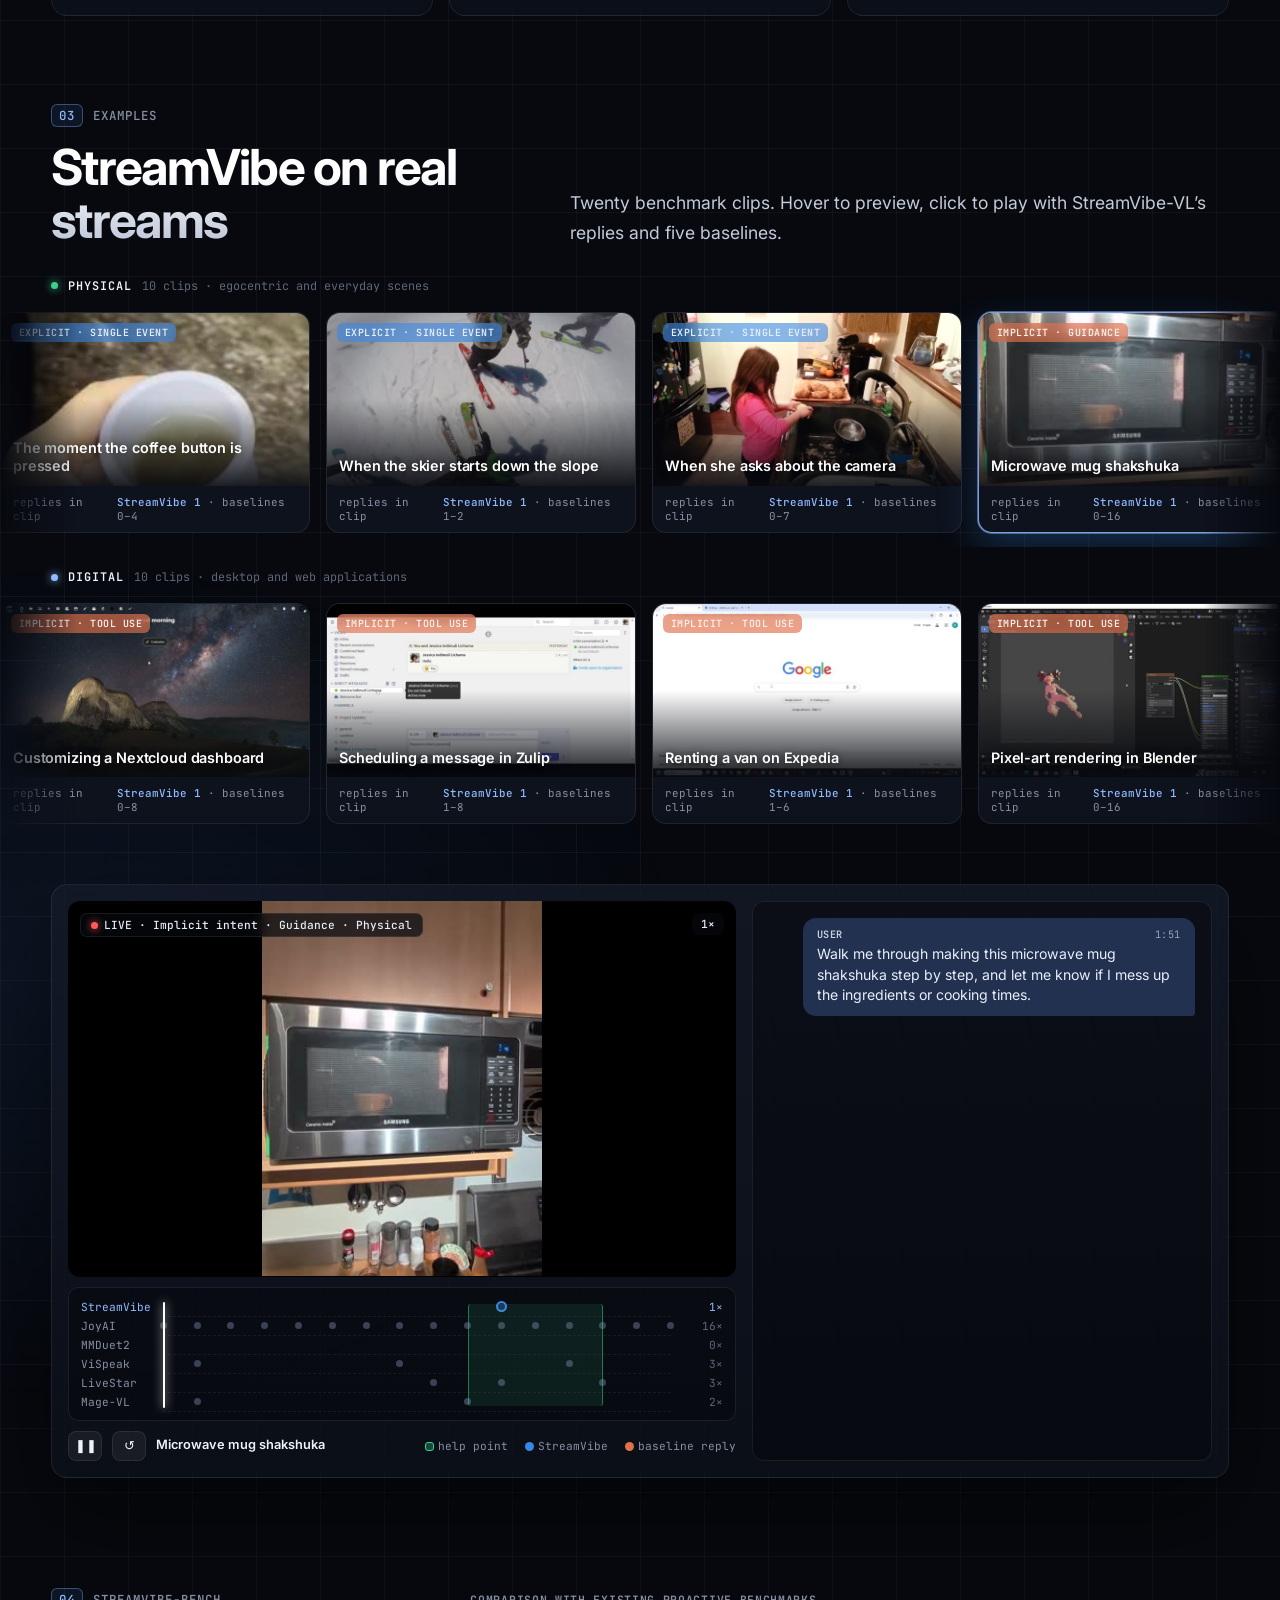
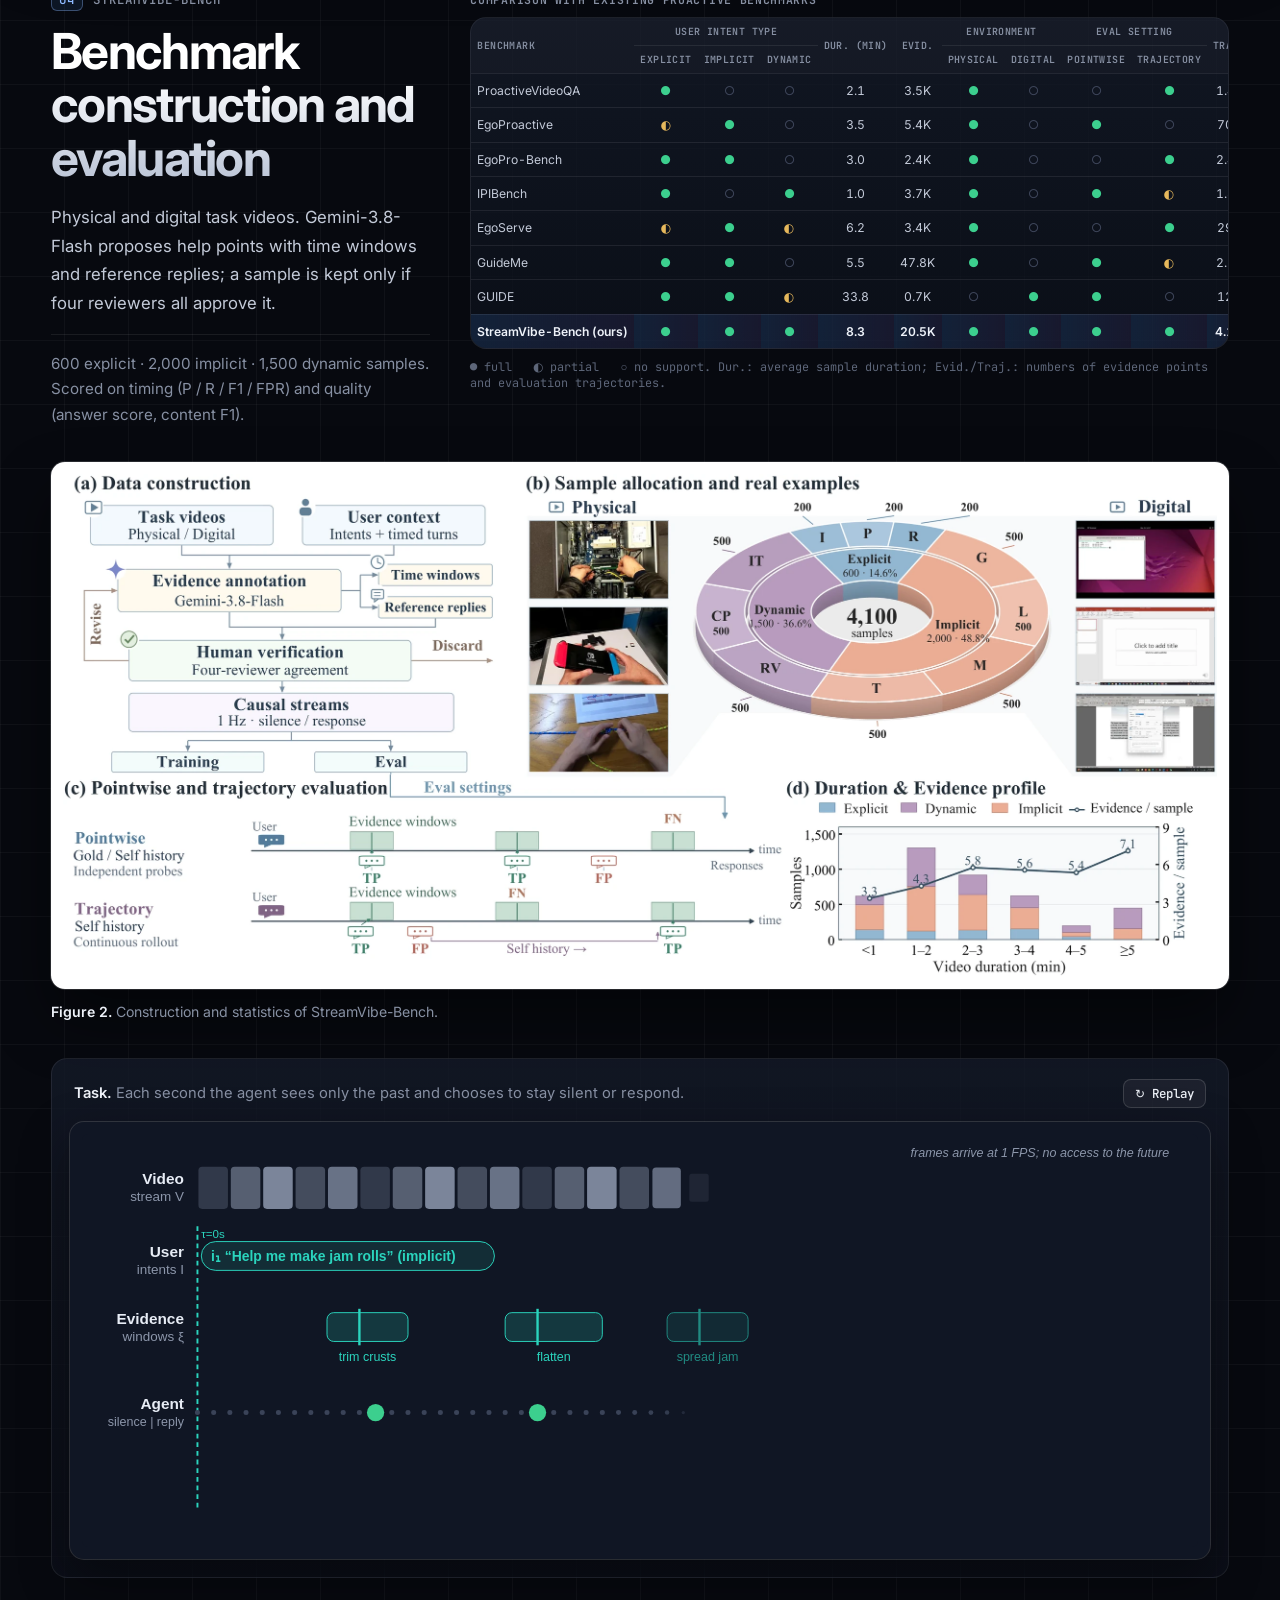
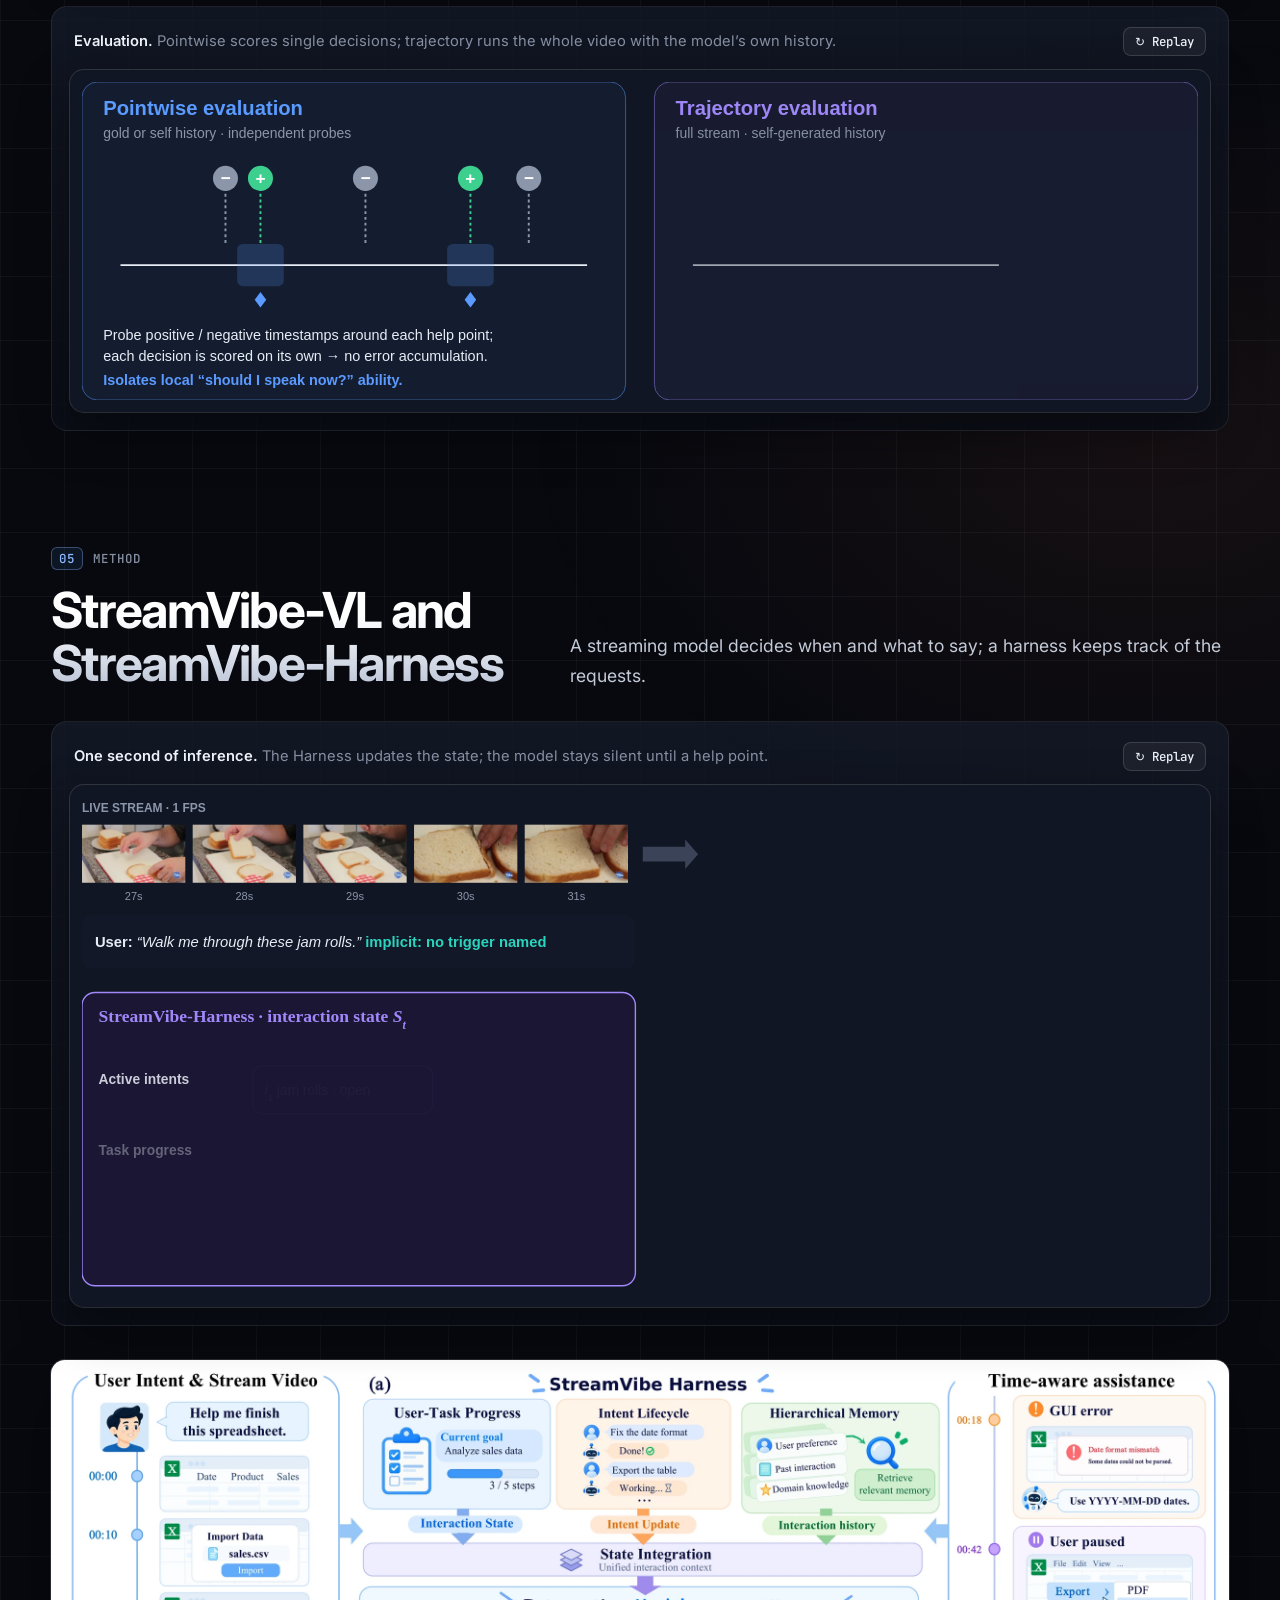
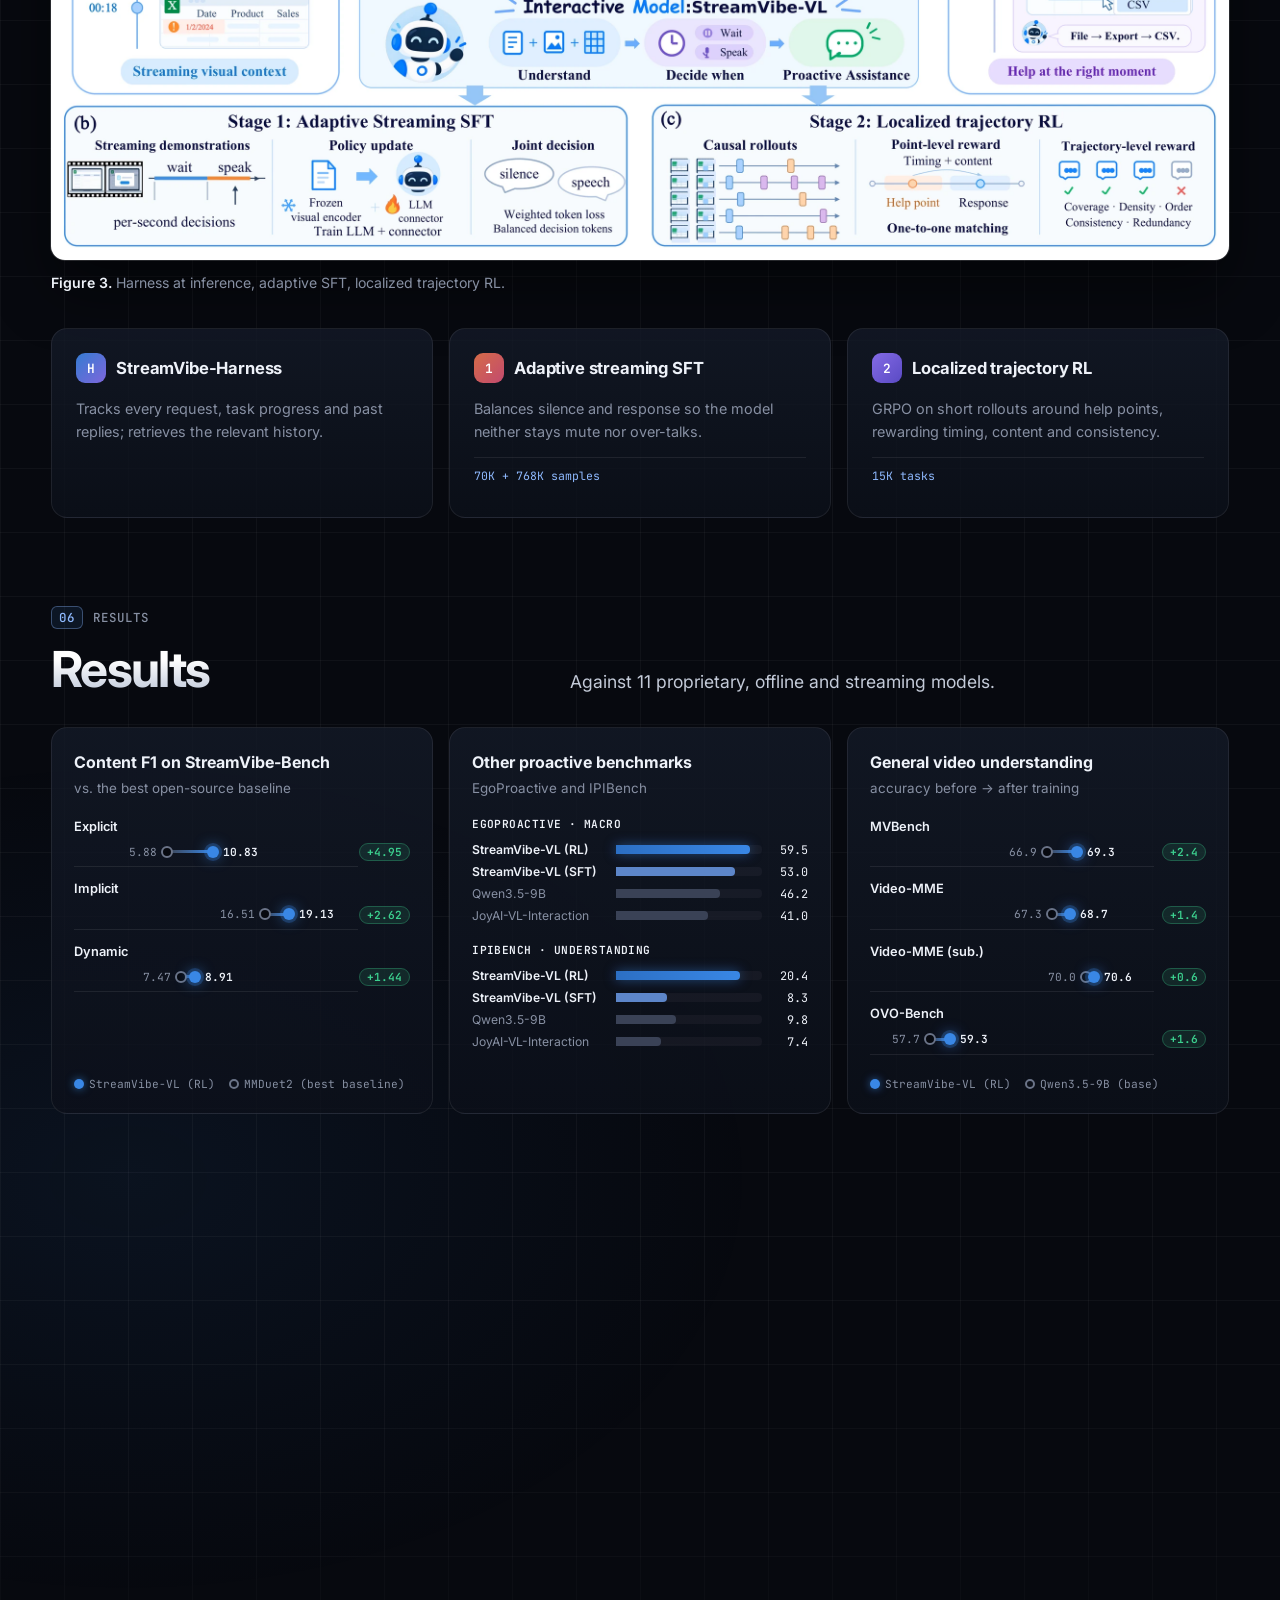
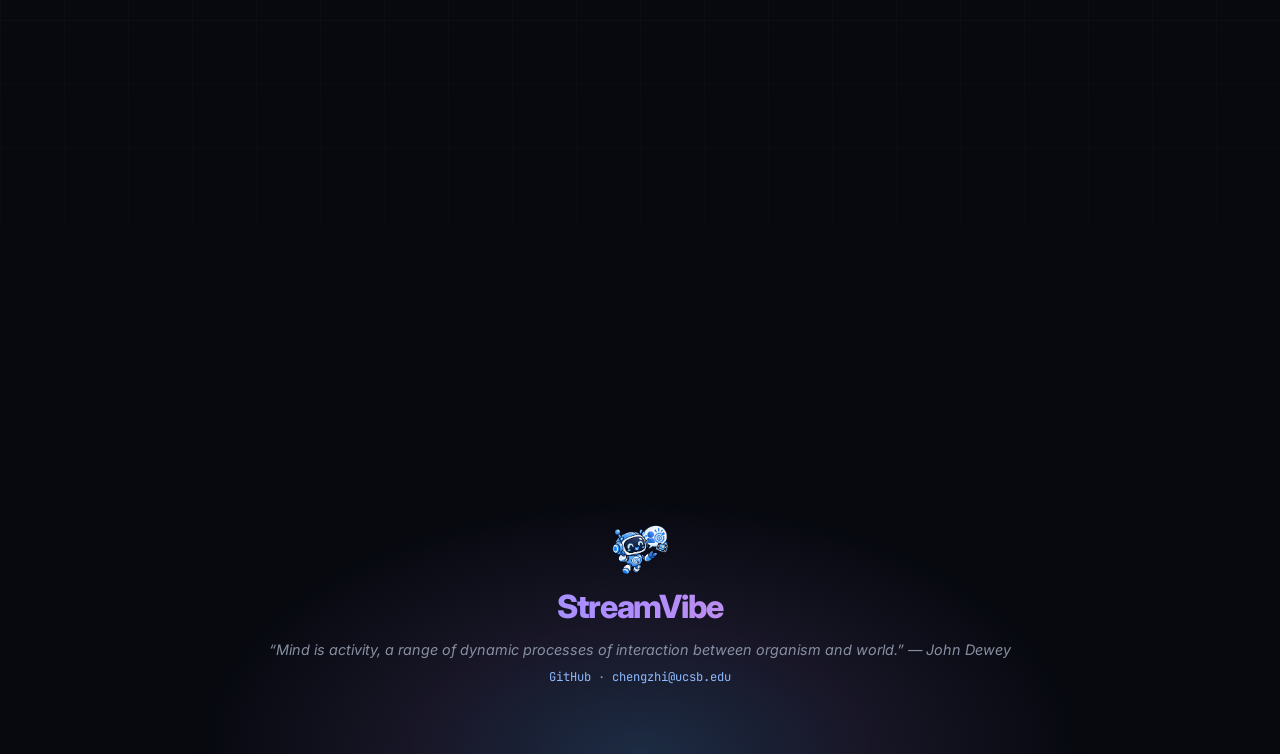
==== commit 5b3ae637: "Drop abstract and paper-figure grid; dark-themed animated diagrams; release note for code/weights on" ====
--- a/index.html
+++ b/index.html
@@ -14,7 +14,7 @@
 <link rel="preconnect" href="https://fonts.googleapis.com">
 <link rel="preconnect" href="https://fonts.gstatic.com" crossorigin>
 <link href="https://fonts.googleapis.com/css2?family=Inter:wght@400;500;600;700;800&family=JetBrains+Mono:wght@400;500;600&display=swap" rel="stylesheet">
-<link rel="stylesheet" href="static/style.css?v=effc0fa6">
+<link rel="stylesheet" href="static/style.css?v=2c75bc0a">
 </head>
 <body>
 <div class="progress" id="progress"></div>
@@ -47,10 +47,12 @@
     <p class="tagline">A personal agent should <span class="rotator" id="rotator"><span class="on">understand evolving user intent</span><span>learn from interacting with its environment</span><span>help at the right moment, without being asked</span></span></p>
     <div class="buttons">
       <a class="btn primary" href="#video"><svg viewBox="0 0 24 24"><path d="M8 5v14l11-7z" fill="currentColor"/></svg>Watch the video</a>
-      <a class="btn" href="https://github.com/Stream-Vibe"><svg viewBox="0 0 24 24"><path fill="currentColor" d="M12 .5a12 12 0 0 0-3.8 23.4c.6.1.8-.3.8-.6v-2.2c-3.3.7-4-1.4-4-1.4-.6-1.4-1.4-1.8-1.4-1.8-1.1-.7.1-.7.1-.7 1.2.1 1.8 1.2 1.8 1.2 1.1 1.8 2.8 1.3 3.5 1 .1-.8.4-1.3.8-1.6-2.7-.3-5.5-1.3-5.5-5.9 0-1.3.5-2.4 1.2-3.2-.1-.3-.5-1.5.1-3.2 0 0 1-.3 3.3 1.2a11.5 11.5 0 0 1 6 0C17.3 4.7 18.3 5 18.3 5c.7 1.7.3 2.9.1 3.2.8.8 1.2 1.9 1.2 3.2 0 4.6-2.8 5.6-5.5 5.9.4.4.8 1.1.8 2.2v3.3c0 .3.2.7.8.6A12 12 0 0 0 12 .5z"/></svg>Code</a>
+      <a class="btn soon" title="Under internal review, release within about a week" href="https://github.com/Stream-Vibe"><svg viewBox="0 0 24 24"><path fill="currentColor" d="M12 .5a12 12 0 0 0-3.8 23.4c.6.1.8-.3.8-.6v-2.2c-3.3.7-4-1.4-4-1.4-.6-1.4-1.4-1.8-1.4-1.8-1.1-.7.1-.7.1-.7 1.2.1 1.8 1.2 1.8 1.2 1.1 1.8 2.8 1.3 3.5 1 .1-.8.4-1.3.8-1.6-2.7-.3-5.5-1.3-5.5-5.9 0-1.3.5-2.4 1.2-3.2-.1-.3-.5-1.5.1-3.2 0 0 1-.3 3.3 1.2a11.5 11.5 0 0 1 6 0C17.3 4.7 18.3 5 18.3 5c.7 1.7.3 2.9.1 3.2.8.8 1.2 1.9 1.2 3.2 0 4.6-2.8 5.6-5.5 5.9.4.4.8 1.1.8 2.2v3.3c0 .3.2.7.8.6A12 12 0 0 0 12 .5z"/></svg>Code<em>soon</em></a>
       <a class="btn ghost disabled" title="Coming soon"><svg viewBox="0 0 24 24"><path d="M6 2h9l5 5v15H6z M14 2v6h6" fill="none" stroke="currentColor" stroke-width="2" stroke-linejoin="round"/></svg>Paper<em>soon</em></a>
       <a class="btn ghost disabled" title="Coming soon"><svg viewBox="0 0 24 24"><ellipse cx="12" cy="5" rx="8" ry="3" fill="none" stroke="currentColor" stroke-width="2"/><path d="M4 5v14c0 1.7 3.6 3 8 3s8-1.3 8-3V5M4 12c0 1.7 3.6 3 8 3s8-1.3 8-3" fill="none" stroke="currentColor" stroke-width="2"/></svg>Benchmark<em>soon</em></a>
-    </div>
+      <a class="btn ghost soon" title="Under internal review, release within about a week"><svg class="hf" viewBox="0 0 24 24"><circle cx="12" cy="12" r="10" fill="#FFD21E"/><circle cx="8.6" cy="10" r="1.4" fill="#2b2b2b"/><circle cx="15.4" cy="10" r="1.4" fill="#2b2b2b"/><path d="M7.8 13.6c1 2 2.5 3 4.2 3s3.2-1 4.2-3" fill="none" stroke="#2b2b2b" stroke-width="1.6" stroke-linecap="round"/></svg>Hugging Face<em>soon</em></a>
+    </div>
+    <p class="release-note"><span class="pill-dot"></span>Code, model weights and benchmark are under internal review and will be released on GitHub and Hugging Face within about a week.</p>
     <p class="authors">
       Chengzhi Liu<sup>1,2</sup>, Yuxiang Lai<sup>1,6</sup>, Yuzhe Yang<sup>2</sup>, Yanqing Liu<sup>3</sup>, Jiheng Hou<sup>2</sup>, Yue Cao<sup>2</sup>, Haonan Wang<sup>7</sup>, Ruixi Fan<sup>1</sup>,<br>
       Lan Wang<sup>1</sup>, Sheng Liu<sup>4</sup>, Songyou Peng<sup>1</sup>, Yale Song<sup>1</sup>, Kevin Qinghong Lin<sup>5</sup>, Xin Eric Wang<sup>2</sup>, Jui-Hsin Lai<sup>1</sup>, Youbao Tang<sup>1</sup>
@@ -209,11 +211,11 @@
   </figure>
   <div class="anim-card card rv">
     <div class="anim-head"><span><b>Task.</b> Each second the agent sees only the past and chooses to stay silent or respond.</span><button class="replay">↻ Replay</button></div>
-    <div class="paper"><img class="anim-svg" data-src="static/svg/formulation.svg" alt=""></div>
+    <div class="paper dark"><img class="anim-svg" data-src="static/svg/formulation.svg" alt=""></div>
   </div>
   <div class="anim-card card rv">
     <div class="anim-head"><span><b>Evaluation.</b> Pointwise scores single decisions; trajectory runs the whole video with the model’s own history.</span><button class="replay">↻ Replay</button></div>
-    <div class="paper"><img class="anim-svg" data-src="static/svg/protocols.svg" alt=""></div>
+    <div class="paper dark"><img class="anim-svg" data-src="static/svg/protocols.svg" alt=""></div>
   </div>
 </section>
 
@@ -226,7 +228,7 @@
   </div>
   <div class="anim-card card rv">
     <div class="anim-head"><span><b>One second of inference.</b> The Harness updates the state; the model stays silent until a help point.</span><button class="replay">↻ Replay</button></div>
-    <div class="paper"><img class="anim-svg" data-src="static/svg/pipeline.svg" alt=""></div>
+    <div class="paper dark"><img class="anim-svg" data-src="static/svg/pipeline.svg" alt=""></div>
   </div>
   <figure class="figure rv">
     <div class="paper"><img src="static/img/method.webp" alt="" loading="lazy"></div>
@@ -285,33 +287,10 @@
     <div><span>02</span>Implicit and dynamic intents remain hard for all models</div>
     <div><span>03</span>Training and the Harness add up</div>
   </div>
-  <div class="fig-grid">
-    <figure class="figure rv">
-    <div class="paper"><img src="static/img/transfer.webp" alt="" loading="lazy"></div>
-    <figcaption><b>Generalization</b></figcaption>
-    </figure>
-    <figure class="figure rv">
-    <div class="paper"><img src="static/img/diagnostics.webp" alt="" loading="lazy"></div>
-    <figcaption><b>Diagnostics</b></figcaption>
-    </figure>
-    <figure class="figure rv">
-    <div class="paper"><img src="static/img/ablation.webp" alt="" loading="lazy"></div>
-    <figcaption><b>Training and Harness</b></figcaption>
-    </figure>
-    <figure class="figure rv">
-    <div class="paper"><img src="static/img/cases.webp" alt="" loading="lazy"></div>
-    <figcaption><b>Case studies</b></figcaption>
-    </figure>
-  </div>
-</section>
-
-<section class="wrap narrow sec" id="abstract">
-  <div class="sec-head"><div class="eyebrow rv"><span>07</span>Abstract</div></div>
-  <p class="abstract rv">Video assistants are moving from answering questions to helping proactively, but most still need an explicit trigger and do not keep up as requests change. We introduce <b>StreamVibe-Bench</b> (4.1K evaluation and 85K training samples across explicit, implicit and dynamic intents), <b>StreamVibe-VL</b>, a streaming model that infers when and how to help, and <b>StreamVibe-Harness</b>, which tracks requests and task state over time. StreamVibe-VL improves timing and answer quality by 10.7% over baselines while keeping general video understanding, and the Harness adds a further 12.3% in proactive interaction.</p>
 </section>
 
 <section class="wrap narrow sec" id="bibtex">
-  <div class="sec-head"><div class="eyebrow rv"><span>08</span>Citation</div></div>
+  <div class="sec-head"><div class="eyebrow rv"><span>07</span>Citation</div></div>
   <div class="bib card rv"><div class="bib-bar"><i></i><i></i><i></i><span>bibtex</span><button id="copyBib">Copy</button></div><pre id="bibText">@article{liu2026streamvibe,
   title   = {StreamVibe: Proactive Video Agents for Evolving User Intent},
   author  = {Liu, Chengzhi and Lai, Yuxiang and Yang, Yuzhe and Liu, Yanqing and
--- a/static/style.css
+++ b/static/style.css
@@ -485,3 +485,12 @@
 @media (max-width: 760px) { .rotator { display: grid; justify-items: center; margin-top: 4px; } .rotator span { white-space: normal; text-align: center; } }
 .rotator span { justify-self: start; }
 @media (max-width: 760px) { .rotator span { justify-self: center; } }
+
+/* animations sit on dark panels that match the page */
+.paper.dark { background: #101624; box-shadow: 0 0 0 1px var(--line2), 0 20px 50px rgba(0,0,0,.4); }
+/* release status under the hero buttons */
+.btn.soon em { color: #e6b85c; border-color: rgba(230,184,92,.4); }
+.hf { font-size: 1rem; line-height: 1; }
+.release-note { display: inline-flex; align-items: center; gap: 10px; margin: -26px auto 36px; padding: 7px 14px; border-radius: 999px; border: 1px solid rgba(230,184,92,.3);
+  background: rgba(230,184,92,.08); color: #e9d3a3; font-size: .84rem; opacity: 0; animation: fadeup 1s ease-out 1.3s forwards; }
+.release-note .pill-dot { background: #e6b85c; box-shadow: 0 0 0 4px rgba(230,184,92,.18); }
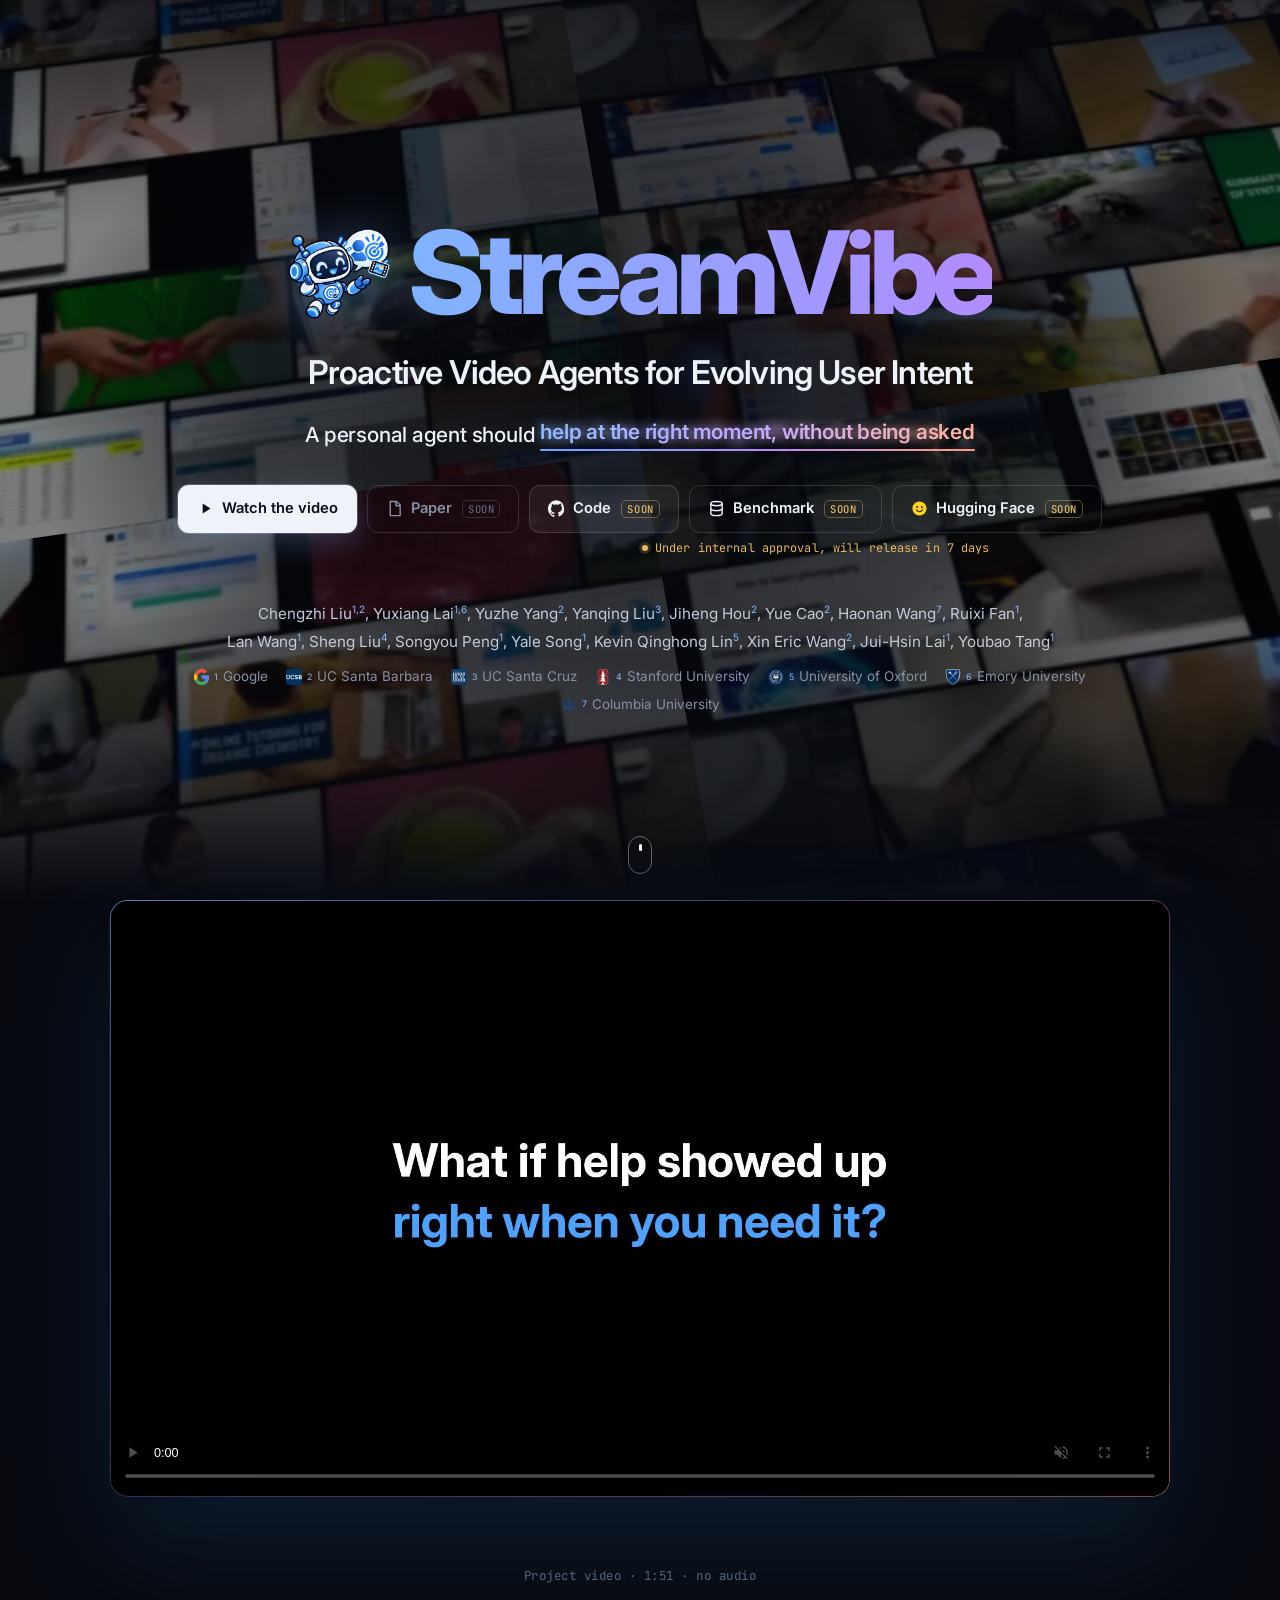
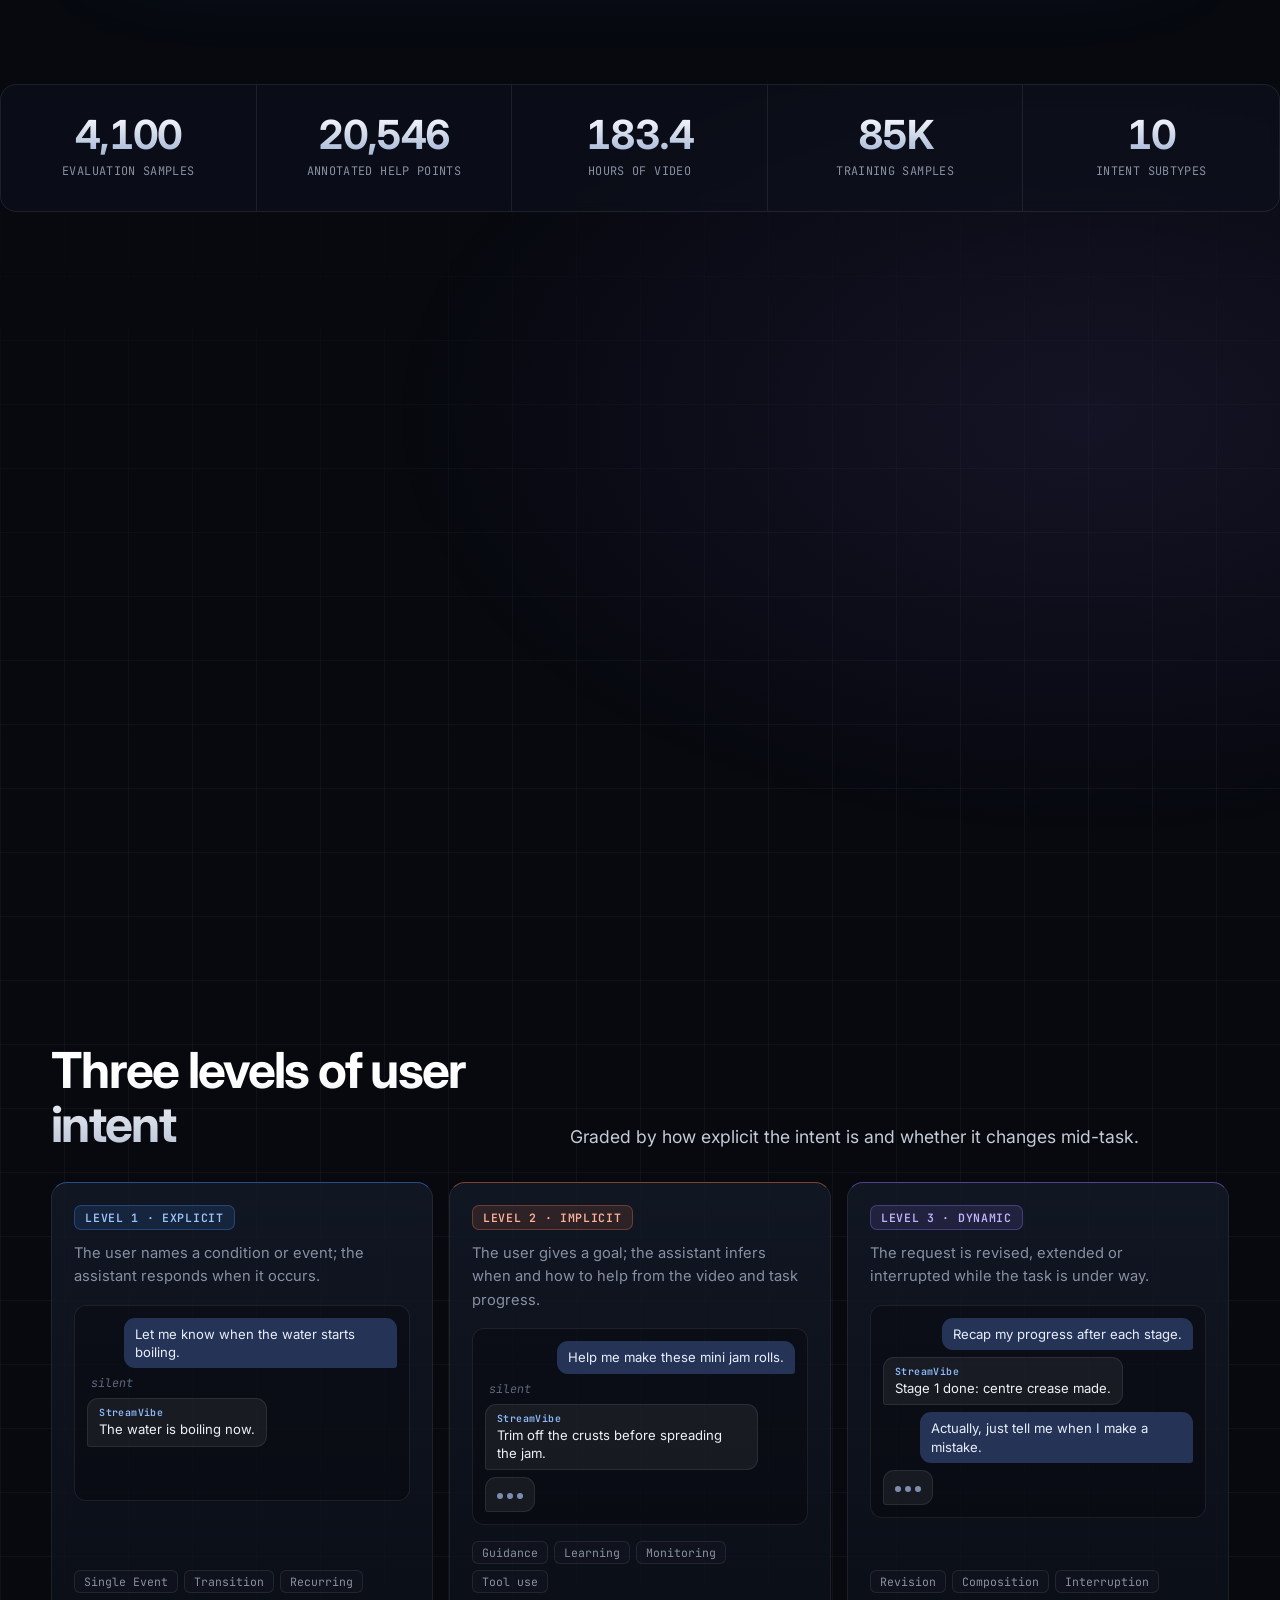
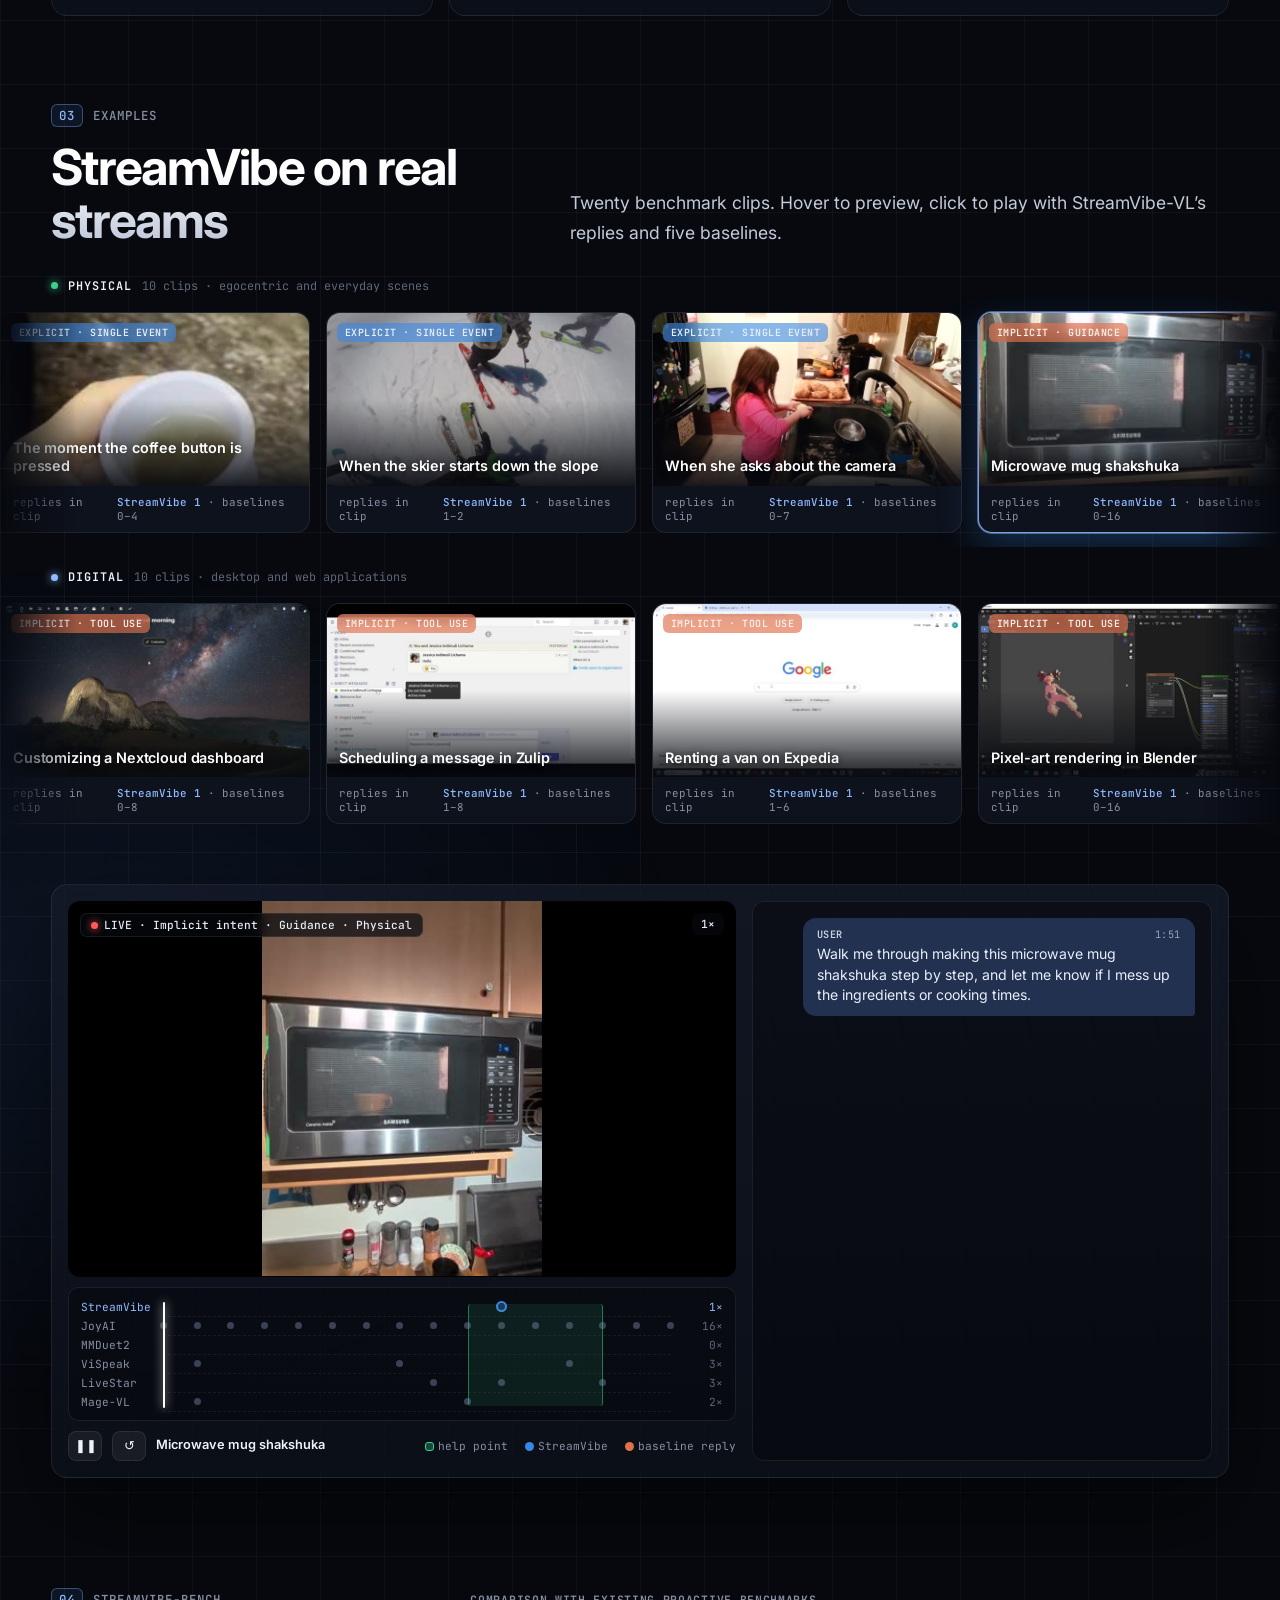
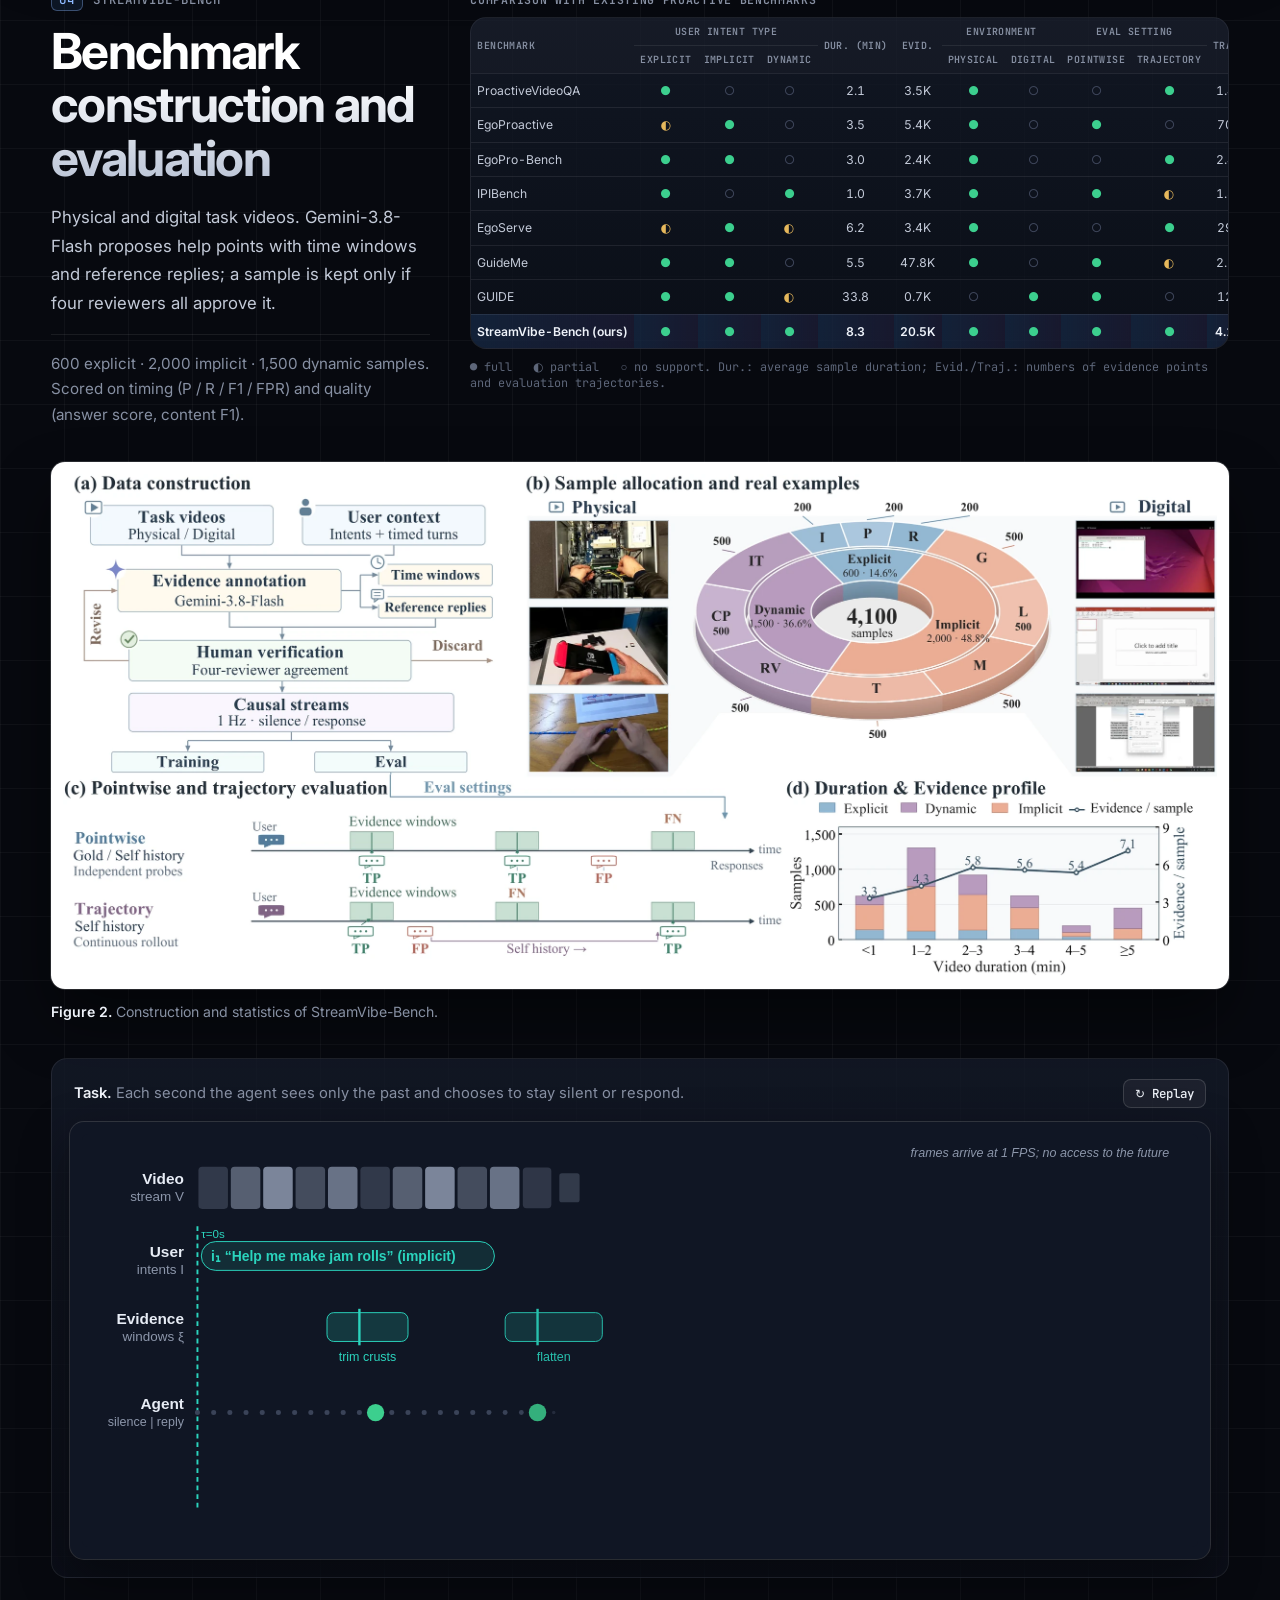
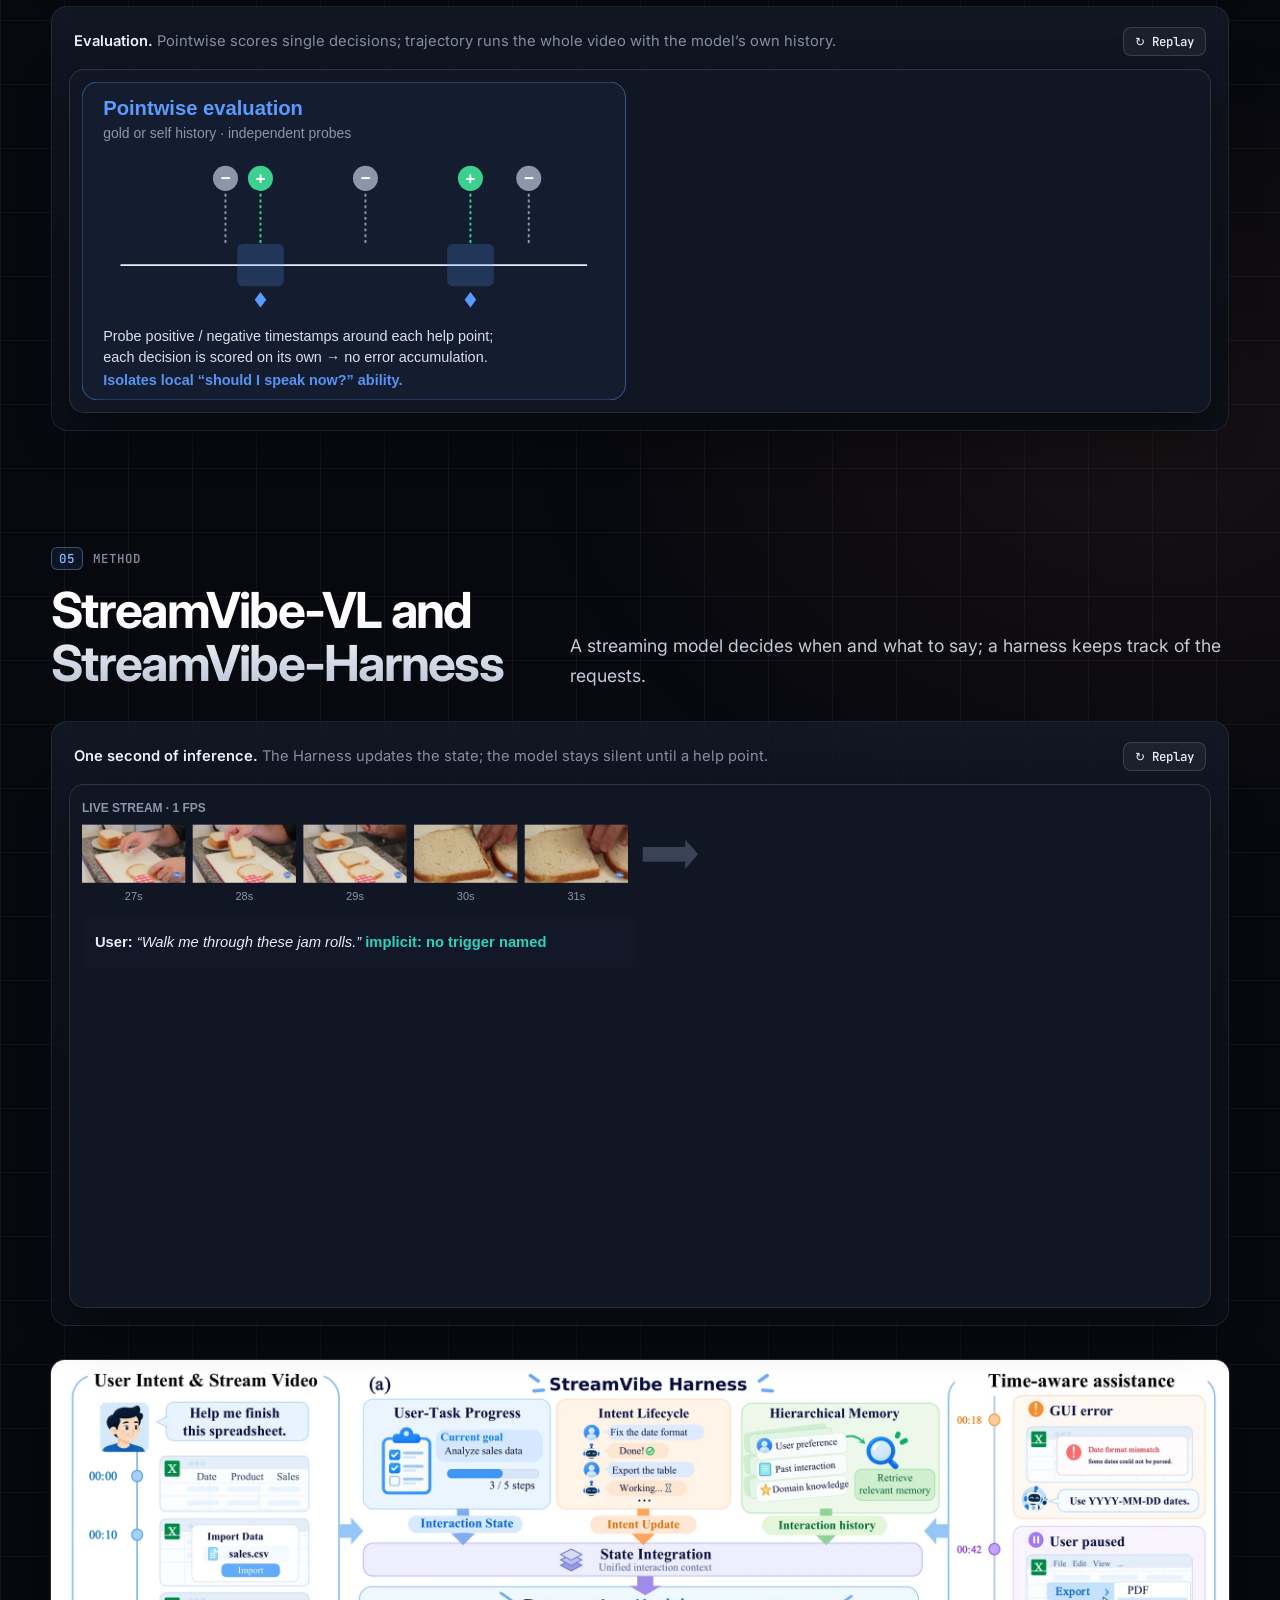
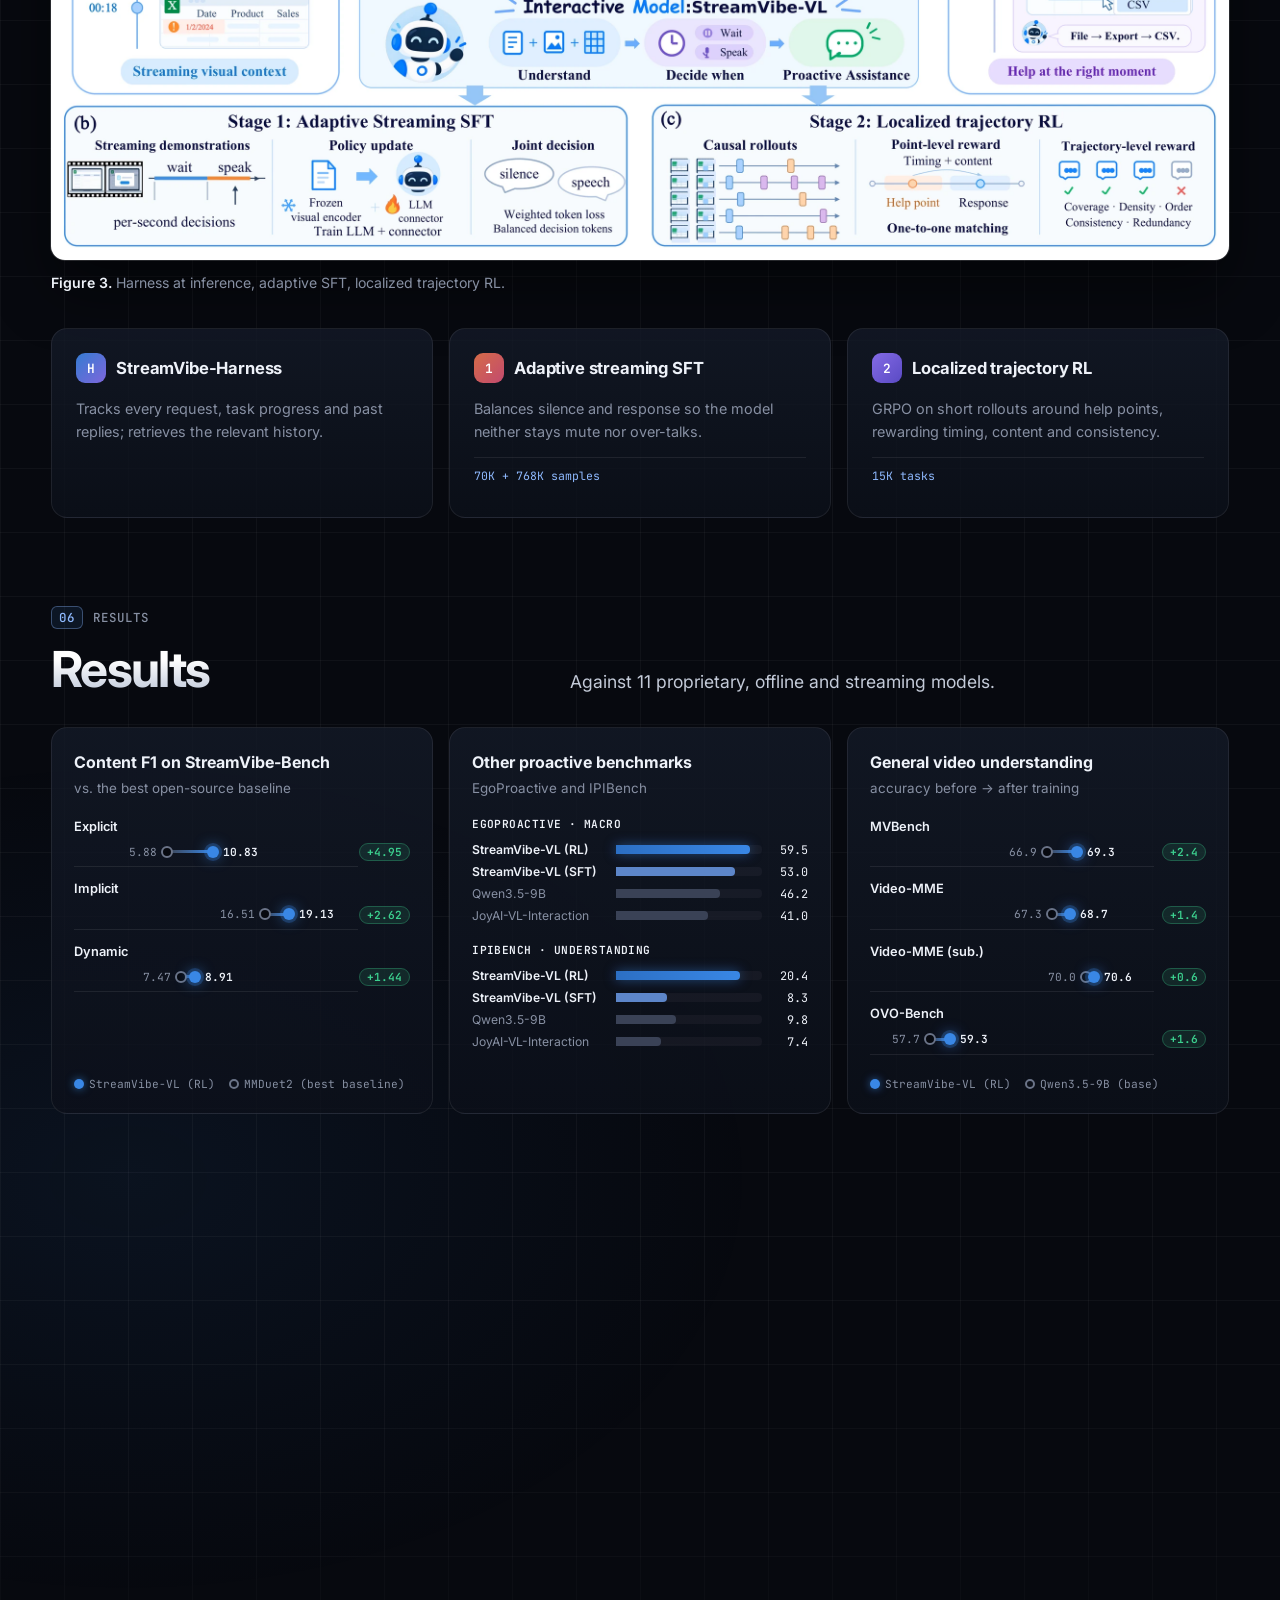
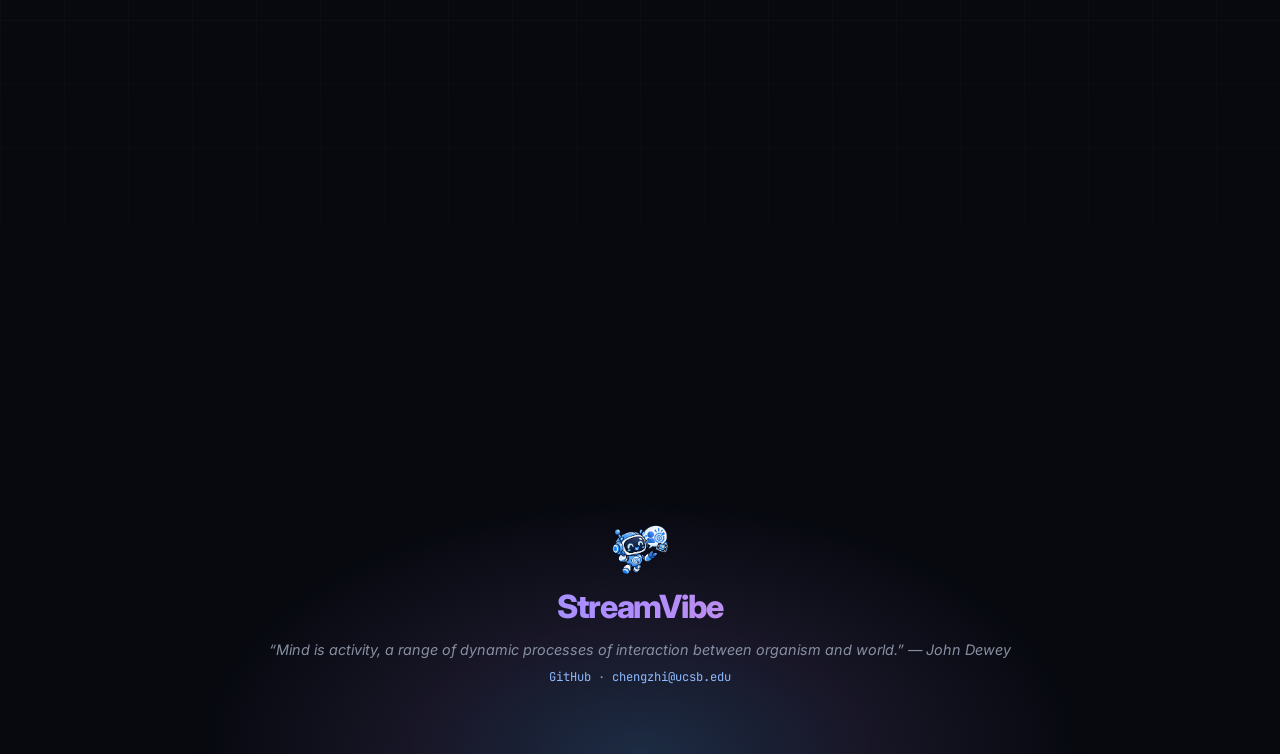
==== commit 5d23fddb: "Pending-release note under the Code/Benchmark/Hugging Face button group instead of a separate banner" ====
--- a/index.html
+++ b/index.html
@@ -14,7 +14,7 @@
 <link rel="preconnect" href="https://fonts.googleapis.com">
 <link rel="preconnect" href="https://fonts.gstatic.com" crossorigin>
 <link href="https://fonts.googleapis.com/css2?family=Inter:wght@400;500;600;700;800&family=JetBrains+Mono:wght@400;500;600&display=swap" rel="stylesheet">
-<link rel="stylesheet" href="static/style.css?v=2c75bc0a">
+<link rel="stylesheet" href="static/style.css?v=ff6d9454">
 </head>
 <body>
 <div class="progress" id="progress"></div>
@@ -47,12 +47,16 @@
     <p class="tagline">A personal agent should <span class="rotator" id="rotator"><span class="on">understand evolving user intent</span><span>learn from interacting with its environment</span><span>help at the right moment, without being asked</span></span></p>
     <div class="buttons">
       <a class="btn primary" href="#video"><svg viewBox="0 0 24 24"><path d="M8 5v14l11-7z" fill="currentColor"/></svg>Watch the video</a>
-      <a class="btn soon" title="Under internal review, release within about a week" href="https://github.com/Stream-Vibe"><svg viewBox="0 0 24 24"><path fill="currentColor" d="M12 .5a12 12 0 0 0-3.8 23.4c.6.1.8-.3.8-.6v-2.2c-3.3.7-4-1.4-4-1.4-.6-1.4-1.4-1.8-1.4-1.8-1.1-.7.1-.7.1-.7 1.2.1 1.8 1.2 1.8 1.2 1.1 1.8 2.8 1.3 3.5 1 .1-.8.4-1.3.8-1.6-2.7-.3-5.5-1.3-5.5-5.9 0-1.3.5-2.4 1.2-3.2-.1-.3-.5-1.5.1-3.2 0 0 1-.3 3.3 1.2a11.5 11.5 0 0 1 6 0C17.3 4.7 18.3 5 18.3 5c.7 1.7.3 2.9.1 3.2.8.8 1.2 1.9 1.2 3.2 0 4.6-2.8 5.6-5.5 5.9.4.4.8 1.1.8 2.2v3.3c0 .3.2.7.8.6A12 12 0 0 0 12 .5z"/></svg>Code<em>soon</em></a>
       <a class="btn ghost disabled" title="Coming soon"><svg viewBox="0 0 24 24"><path d="M6 2h9l5 5v15H6z M14 2v6h6" fill="none" stroke="currentColor" stroke-width="2" stroke-linejoin="round"/></svg>Paper<em>soon</em></a>
-      <a class="btn ghost disabled" title="Coming soon"><svg viewBox="0 0 24 24"><ellipse cx="12" cy="5" rx="8" ry="3" fill="none" stroke="currentColor" stroke-width="2"/><path d="M4 5v14c0 1.7 3.6 3 8 3s8-1.3 8-3V5M4 12c0 1.7 3.6 3 8 3s8-1.3 8-3" fill="none" stroke="currentColor" stroke-width="2"/></svg>Benchmark<em>soon</em></a>
-      <a class="btn ghost soon" title="Under internal review, release within about a week"><svg class="hf" viewBox="0 0 24 24"><circle cx="12" cy="12" r="10" fill="#FFD21E"/><circle cx="8.6" cy="10" r="1.4" fill="#2b2b2b"/><circle cx="15.4" cy="10" r="1.4" fill="#2b2b2b"/><path d="M7.8 13.6c1 2 2.5 3 4.2 3s3.2-1 4.2-3" fill="none" stroke="#2b2b2b" stroke-width="1.6" stroke-linecap="round"/></svg>Hugging Face<em>soon</em></a>
-    </div>
-    <p class="release-note"><span class="pill-dot"></span>Code, model weights and benchmark are under internal review and will be released on GitHub and Hugging Face within about a week.</p>
+      <div class="btn-group">
+        <div class="btn-row">
+        <a class="btn soon" title="Code release under internal approval" href="https://github.com/Stream-Vibe"><svg viewBox="0 0 24 24"><path fill="currentColor" d="M12 .5a12 12 0 0 0-3.8 23.4c.6.1.8-.3.8-.6v-2.2c-3.3.7-4-1.4-4-1.4-.6-1.4-1.4-1.8-1.4-1.8-1.1-.7.1-.7.1-.7 1.2.1 1.8 1.2 1.8 1.2 1.1 1.8 2.8 1.3 3.5 1 .1-.8.4-1.3.8-1.6-2.7-.3-5.5-1.3-5.5-5.9 0-1.3.5-2.4 1.2-3.2-.1-.3-.5-1.5.1-3.2 0 0 1-.3 3.3 1.2a11.5 11.5 0 0 1 6 0C17.3 4.7 18.3 5 18.3 5c.7 1.7.3 2.9.1 3.2.8.8 1.2 1.9 1.2 3.2 0 4.6-2.8 5.6-5.5 5.9.4.4.8 1.1.8 2.2v3.3c0 .3.2.7.8.6A12 12 0 0 0 12 .5z"/></svg>Code<em>soon</em></a>
+        <a class="btn ghost soon" title="Benchmark release under internal approval"><svg viewBox="0 0 24 24"><ellipse cx="12" cy="5" rx="8" ry="3" fill="none" stroke="currentColor" stroke-width="2"/><path d="M4 5v14c0 1.7 3.6 3 8 3s8-1.3 8-3V5M4 12c0 1.7 3.6 3 8 3s8-1.3 8-3" fill="none" stroke="currentColor" stroke-width="2"/></svg>Benchmark<em>soon</em></a>
+        <a class="btn ghost soon" title="Model weights release under internal approval"><svg class="hf" viewBox="0 0 24 24"><circle cx="12" cy="12" r="10" fill="#FFD21E"/><circle cx="8.6" cy="10" r="1.4" fill="#2b2b2b"/><circle cx="15.4" cy="10" r="1.4" fill="#2b2b2b"/><path d="M7.8 13.6c1 2 2.5 3 4.2 3s3.2-1 4.2-3" fill="none" stroke="#2b2b2b" stroke-width="1.6" stroke-linecap="round"/></svg>Hugging Face<em>soon</em></a>
+        </div>
+        <span class="btn-note">Under internal approval, will release in 7 days</span>
+      </div>
+    </div>
     <p class="authors">
       Chengzhi Liu<sup>1,2</sup>, Yuxiang Lai<sup>1,6</sup>, Yuzhe Yang<sup>2</sup>, Yanqing Liu<sup>3</sup>, Jiheng Hou<sup>2</sup>, Yue Cao<sup>2</sup>, Haonan Wang<sup>7</sup>, Ruixi Fan<sup>1</sup>,<br>
       Lan Wang<sup>1</sup>, Sheng Liu<sup>4</sup>, Songyou Peng<sup>1</sup>, Yale Song<sup>1</sup>, Kevin Qinghong Lin<sup>5</sup>, Xin Eric Wang<sup>2</sup>, Jui-Hsin Lai<sup>1</sup>, Youbao Tang<sup>1</sup>
--- a/static/style.css
+++ b/static/style.css
@@ -494,3 +494,12 @@
 .release-note { display: inline-flex; align-items: center; gap: 10px; margin: -26px auto 36px; padding: 7px 14px; border-radius: 999px; border: 1px solid rgba(230,184,92,.3);
   background: rgba(230,184,92,.08); color: #e9d3a3; font-size: .84rem; opacity: 0; animation: fadeup 1s ease-out 1.3s forwards; }
 .release-note .pill-dot { background: #e6b85c; box-shadow: 0 0 0 4px rgba(230,184,92,.18); }
+
+/* pending releases: grouped buttons with a small note underneath (no separate banner) */
+.buttons { align-items: flex-start; }
+.btn-group { display: flex; flex-direction: column; align-items: center; gap: 7px; }
+.btn-row { display: flex; flex-wrap: wrap; gap: 10px; justify-content: center; }
+.btn-note { font: .74rem var(--mono); color: #e6b85c; letter-spacing: .01em; display: inline-flex; align-items: center; gap: 7px; }
+.btn-note::before { content: ""; width: 6px; height: 6px; border-radius: 50%; background: #e6b85c; box-shadow: 0 0 0 3px rgba(230,184,92,.18); }
+.btn.soon { cursor: default; }
+.btn.soon:hover { transform: none; }
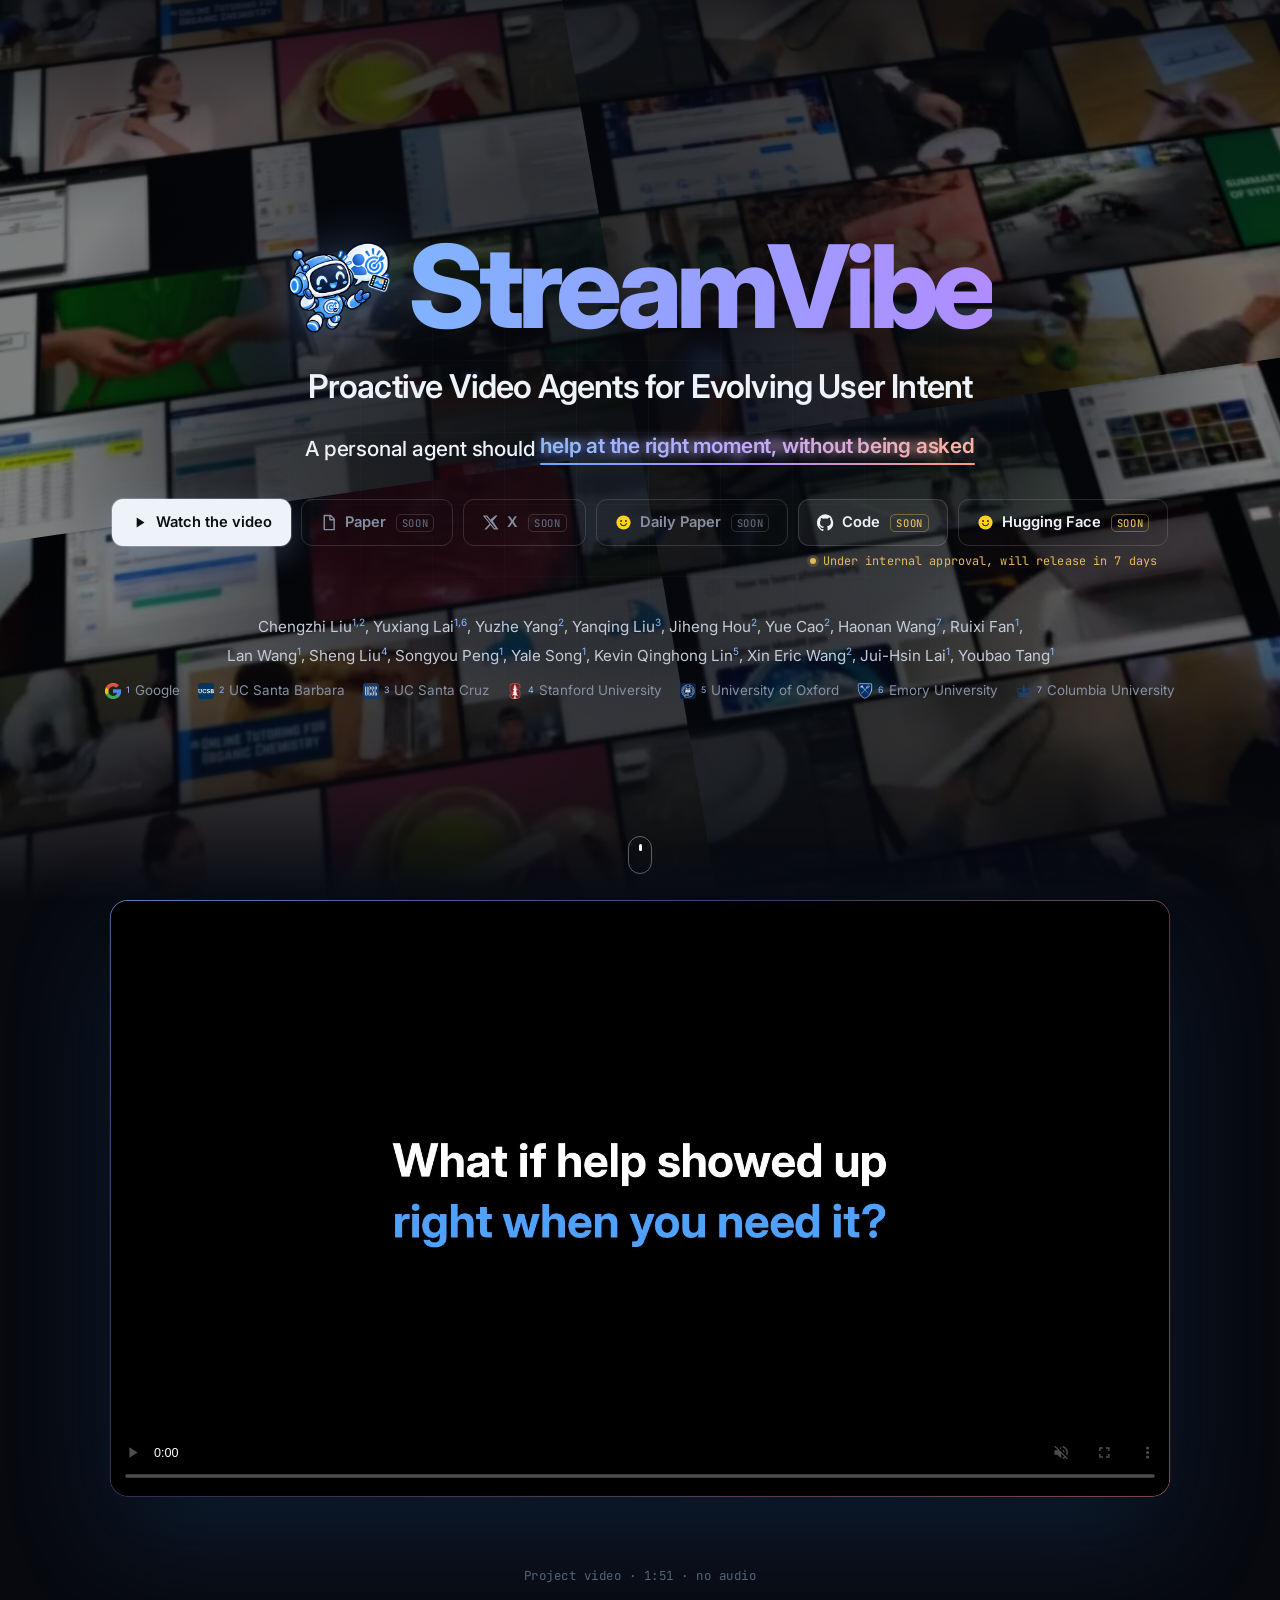
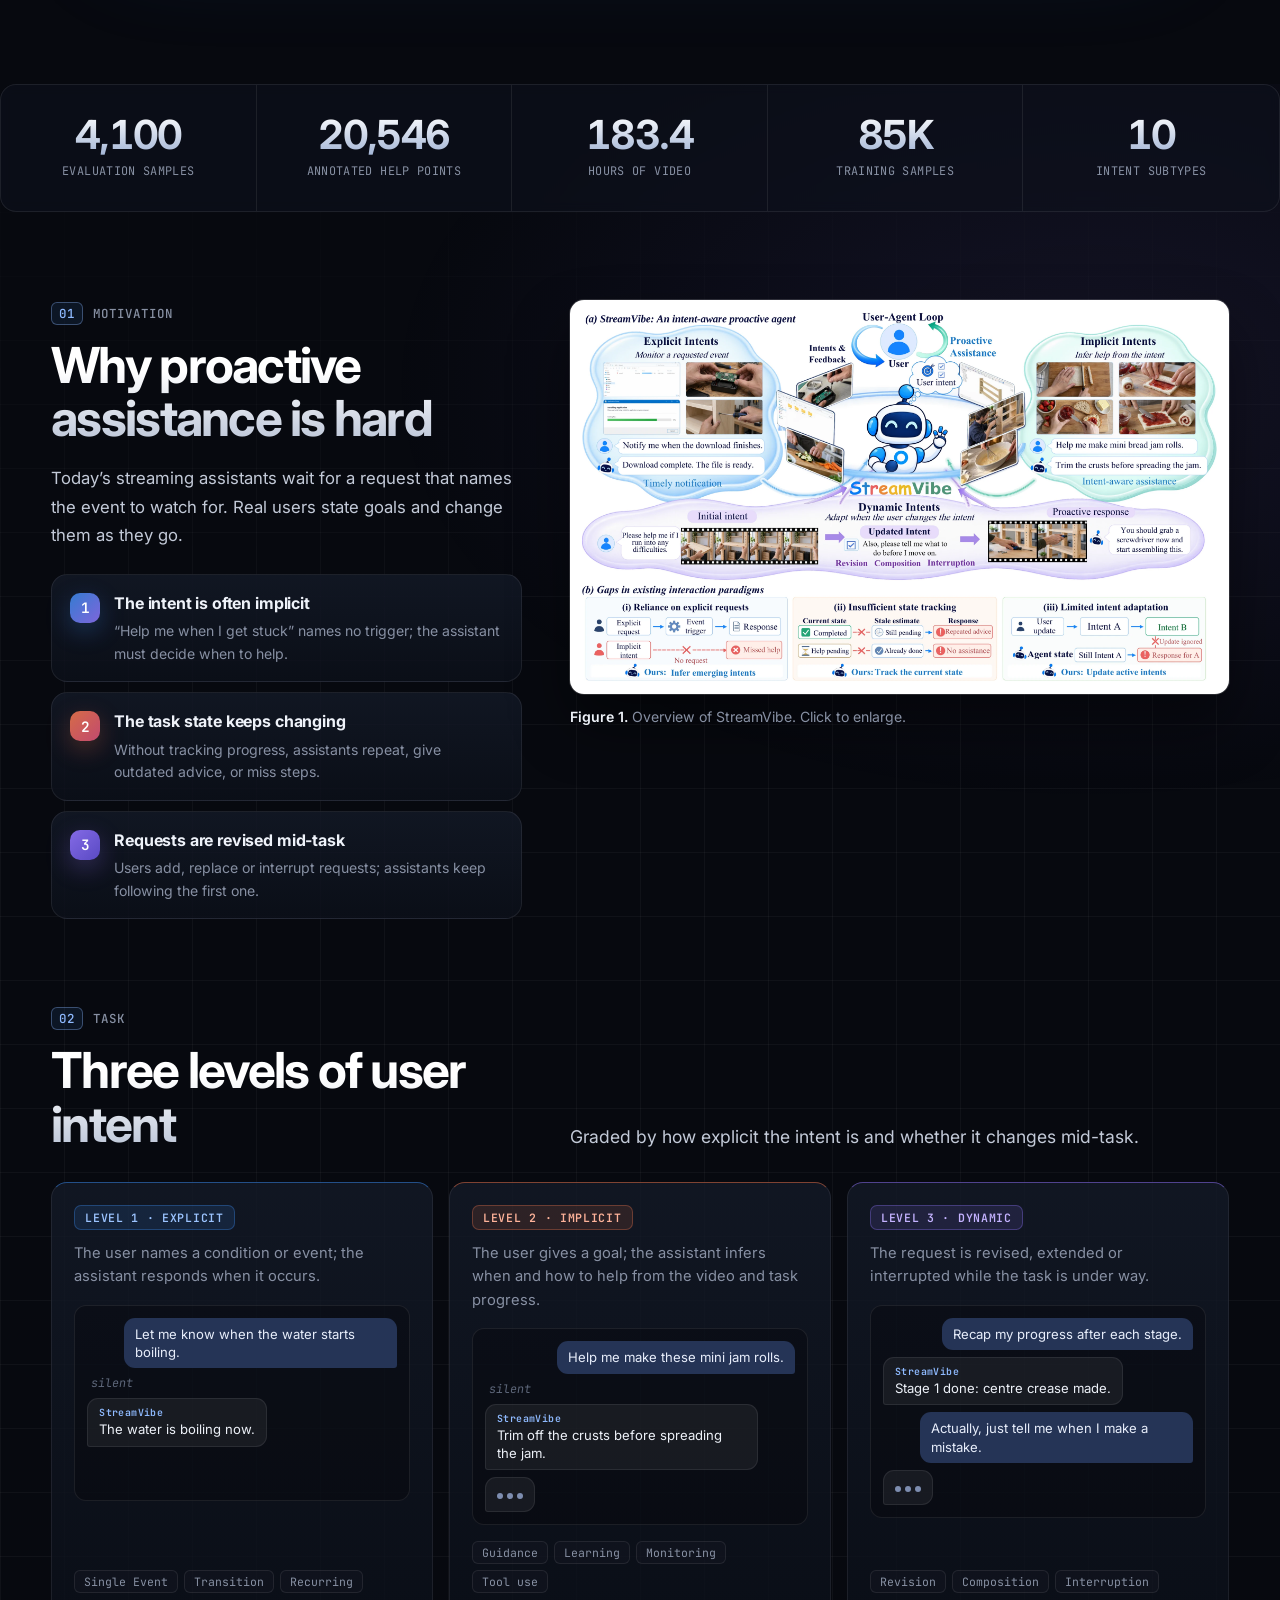
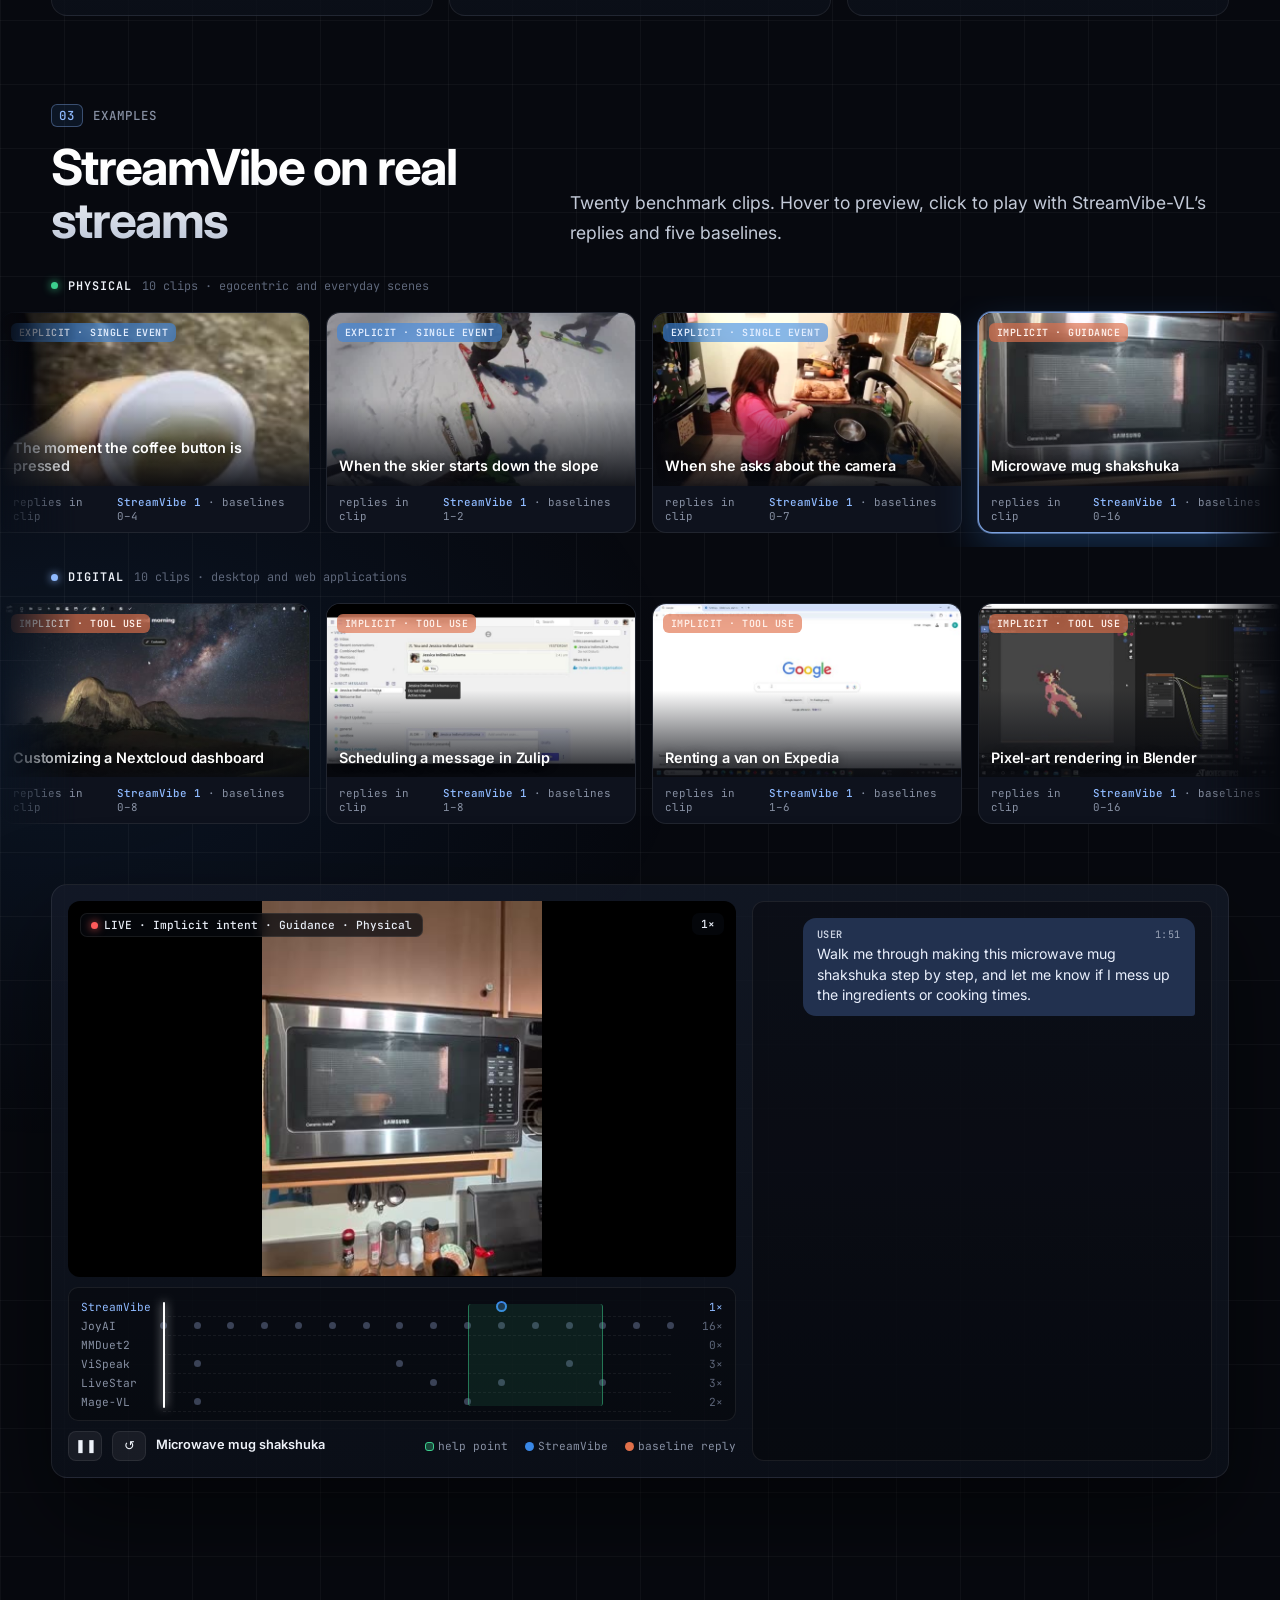
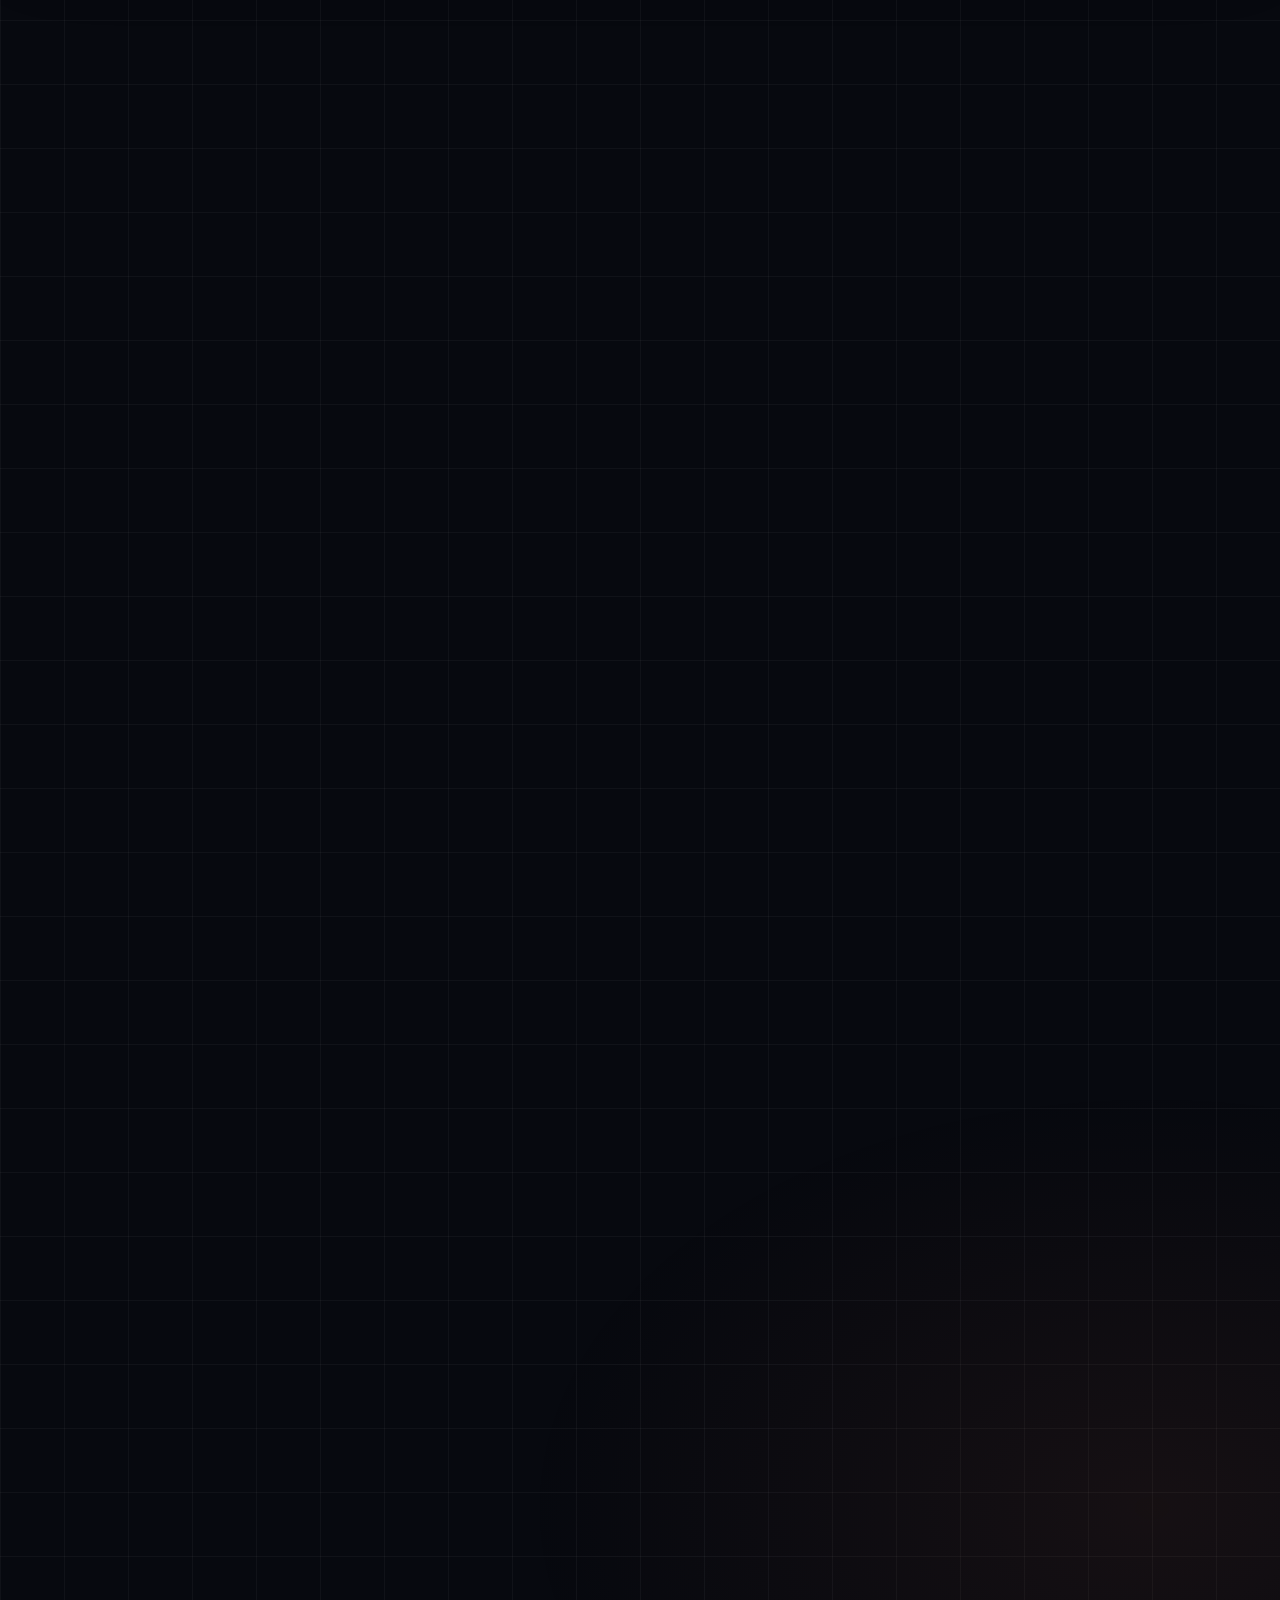
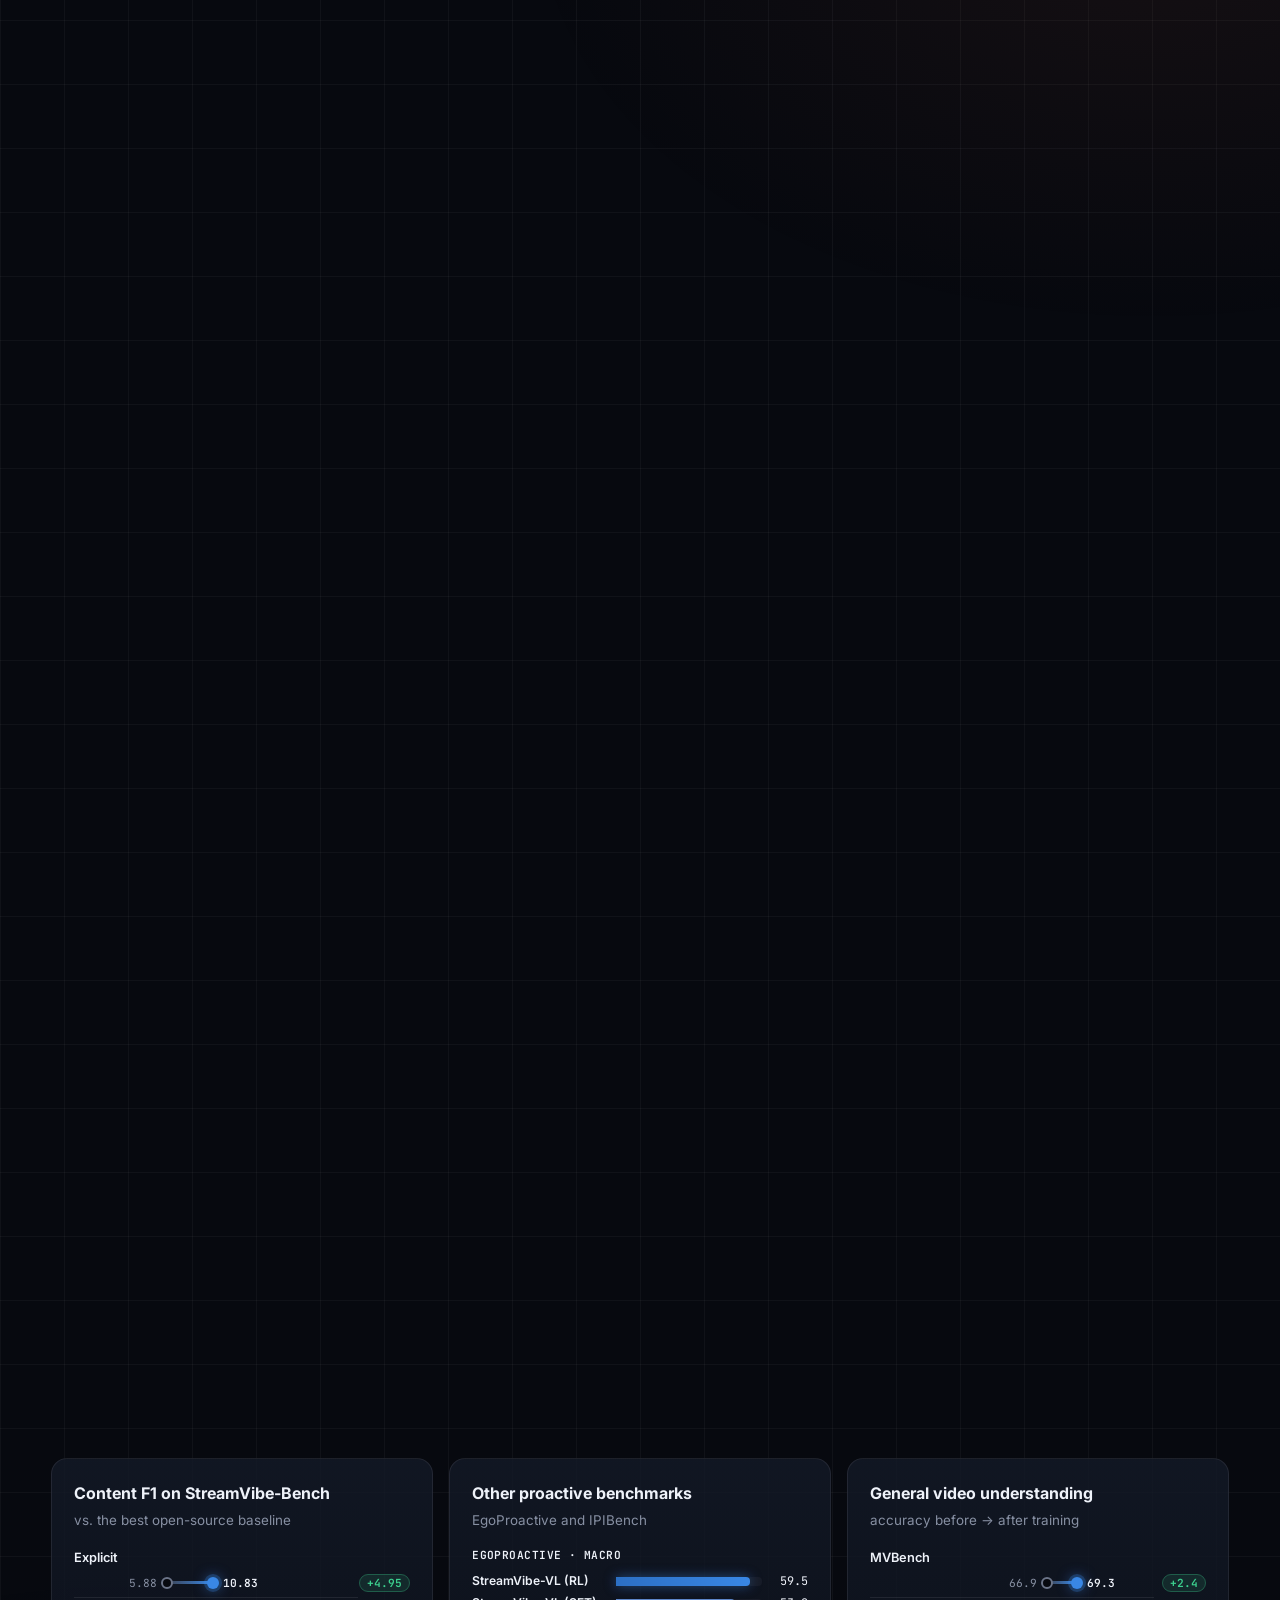
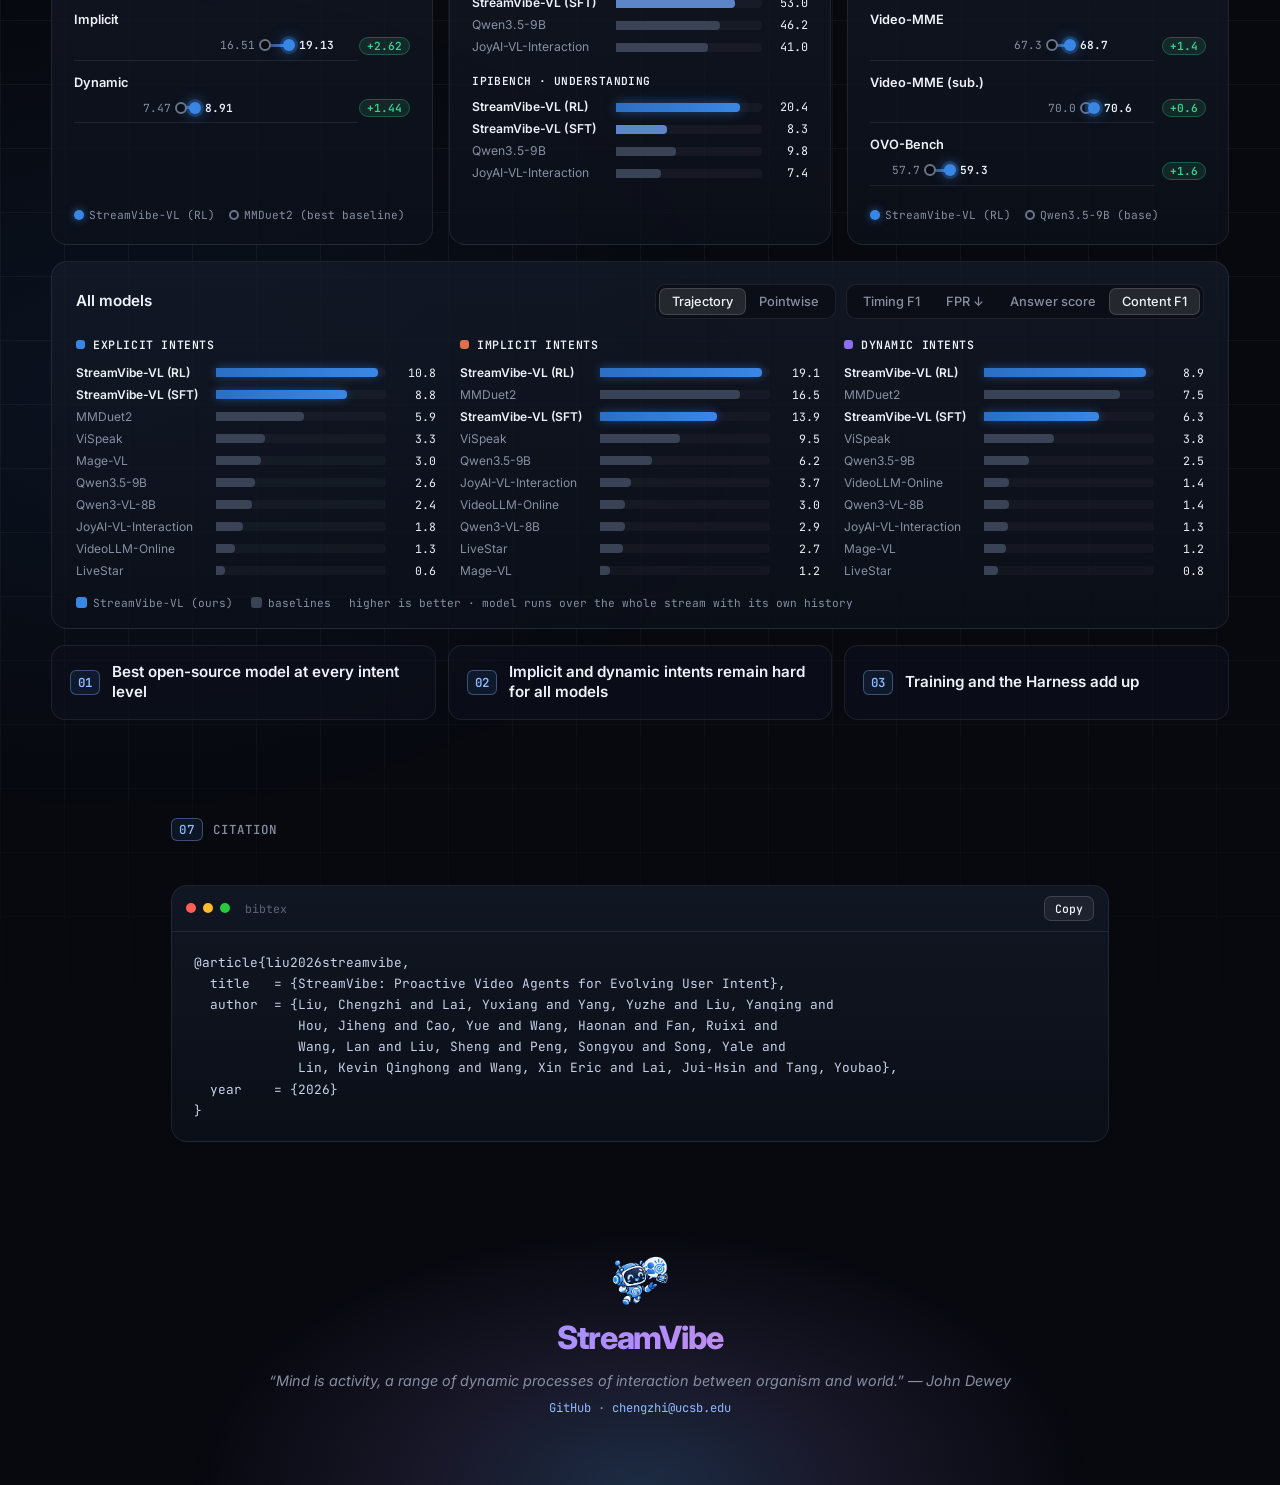
==== commit 4a0f5799: "Drop Benchmark button; add X and Daily Paper buttons (coming soon) Co-Authored-By: Claude Opus 5.5 <" ====
--- a/index.html
+++ b/index.html
@@ -14,7 +14,7 @@
 <link rel="preconnect" href="https://fonts.googleapis.com">
 <link rel="preconnect" href="https://fonts.gstatic.com" crossorigin>
 <link href="https://fonts.googleapis.com/css2?family=Inter:wght@400;500;600;700;800&family=JetBrains+Mono:wght@400;500;600&display=swap" rel="stylesheet">
-<link rel="stylesheet" href="static/style.css?v=ff6d9454">
+<link rel="stylesheet" href="static/style.css?v=f887853c">
 </head>
 <body>
 <div class="progress" id="progress"></div>
@@ -48,11 +48,12 @@
     <div class="buttons">
       <a class="btn primary" href="#video"><svg viewBox="0 0 24 24"><path d="M8 5v14l11-7z" fill="currentColor"/></svg>Watch the video</a>
       <a class="btn ghost disabled" title="Coming soon"><svg viewBox="0 0 24 24"><path d="M6 2h9l5 5v15H6z M14 2v6h6" fill="none" stroke="currentColor" stroke-width="2" stroke-linejoin="round"/></svg>Paper<em>soon</em></a>
+      <a class="btn ghost disabled" id="btnX" title="Coming soon"><svg viewBox="0 0 24 24"><path fill="currentColor" d="M18.9 2H22l-6.8 7.8L23.2 22h-6.3l-4.9-6.4L6.4 22H3.3l7.3-8.3L1 2h6.4l4.4 5.9L18.9 2zm-1.1 18h1.7L6.3 3.9H4.5L17.8 20z"/></svg>X<em>soon</em></a>
+      <a class="btn ghost disabled" id="btnDaily" title="Coming soon"><svg class="hf" viewBox="0 0 24 24"><circle cx="12" cy="12" r="10" fill="#FFD21E"/><circle cx="8.6" cy="10" r="1.4" fill="#2b2b2b"/><circle cx="15.4" cy="10" r="1.4" fill="#2b2b2b"/><path d="M7.8 13.6c1 2 2.5 3 4.2 3s3.2-1 4.2-3" fill="none" stroke="#2b2b2b" stroke-width="1.6" stroke-linecap="round"/></svg>Daily Paper<em>soon</em></a>
       <div class="btn-group">
         <div class="btn-row">
         <a class="btn soon" title="Code release under internal approval" href="https://github.com/Stream-Vibe"><svg viewBox="0 0 24 24"><path fill="currentColor" d="M12 .5a12 12 0 0 0-3.8 23.4c.6.1.8-.3.8-.6v-2.2c-3.3.7-4-1.4-4-1.4-.6-1.4-1.4-1.8-1.4-1.8-1.1-.7.1-.7.1-.7 1.2.1 1.8 1.2 1.8 1.2 1.1 1.8 2.8 1.3 3.5 1 .1-.8.4-1.3.8-1.6-2.7-.3-5.5-1.3-5.5-5.9 0-1.3.5-2.4 1.2-3.2-.1-.3-.5-1.5.1-3.2 0 0 1-.3 3.3 1.2a11.5 11.5 0 0 1 6 0C17.3 4.7 18.3 5 18.3 5c.7 1.7.3 2.9.1 3.2.8.8 1.2 1.9 1.2 3.2 0 4.6-2.8 5.6-5.5 5.9.4.4.8 1.1.8 2.2v3.3c0 .3.2.7.8.6A12 12 0 0 0 12 .5z"/></svg>Code<em>soon</em></a>
-        <a class="btn ghost soon" title="Benchmark release under internal approval"><svg viewBox="0 0 24 24"><ellipse cx="12" cy="5" rx="8" ry="3" fill="none" stroke="currentColor" stroke-width="2"/><path d="M4 5v14c0 1.7 3.6 3 8 3s8-1.3 8-3V5M4 12c0 1.7 3.6 3 8 3s8-1.3 8-3" fill="none" stroke="currentColor" stroke-width="2"/></svg>Benchmark<em>soon</em></a>
-        <a class="btn ghost soon" title="Model weights release under internal approval"><svg class="hf" viewBox="0 0 24 24"><circle cx="12" cy="12" r="10" fill="#FFD21E"/><circle cx="8.6" cy="10" r="1.4" fill="#2b2b2b"/><circle cx="15.4" cy="10" r="1.4" fill="#2b2b2b"/><path d="M7.8 13.6c1 2 2.5 3 4.2 3s3.2-1 4.2-3" fill="none" stroke="#2b2b2b" stroke-width="1.6" stroke-linecap="round"/></svg>Hugging Face<em>soon</em></a>
+        <a class="btn ghost soon" title="Model weights and benchmark release under internal approval"><svg class="hf" viewBox="0 0 24 24"><circle cx="12" cy="12" r="10" fill="#FFD21E"/><circle cx="8.6" cy="10" r="1.4" fill="#2b2b2b"/><circle cx="15.4" cy="10" r="1.4" fill="#2b2b2b"/><path d="M7.8 13.6c1 2 2.5 3 4.2 3s3.2-1 4.2-3" fill="none" stroke="#2b2b2b" stroke-width="1.6" stroke-linecap="round"/></svg>Hugging Face<em>soon</em></a>
         </div>
         <span class="btn-note">Under internal approval, will release in 7 days</span>
       </div>
--- a/static/style.css
+++ b/static/style.css
@@ -503,3 +503,4 @@
 .btn-note::before { content: ""; width: 6px; height: 6px; border-radius: 50%; background: #e6b85c; box-shadow: 0 0 0 3px rgba(230,184,92,.18); }
 .btn.soon { cursor: default; }
 .btn.soon:hover { transform: none; }
+.hero-inner { max-width: 1280px; }
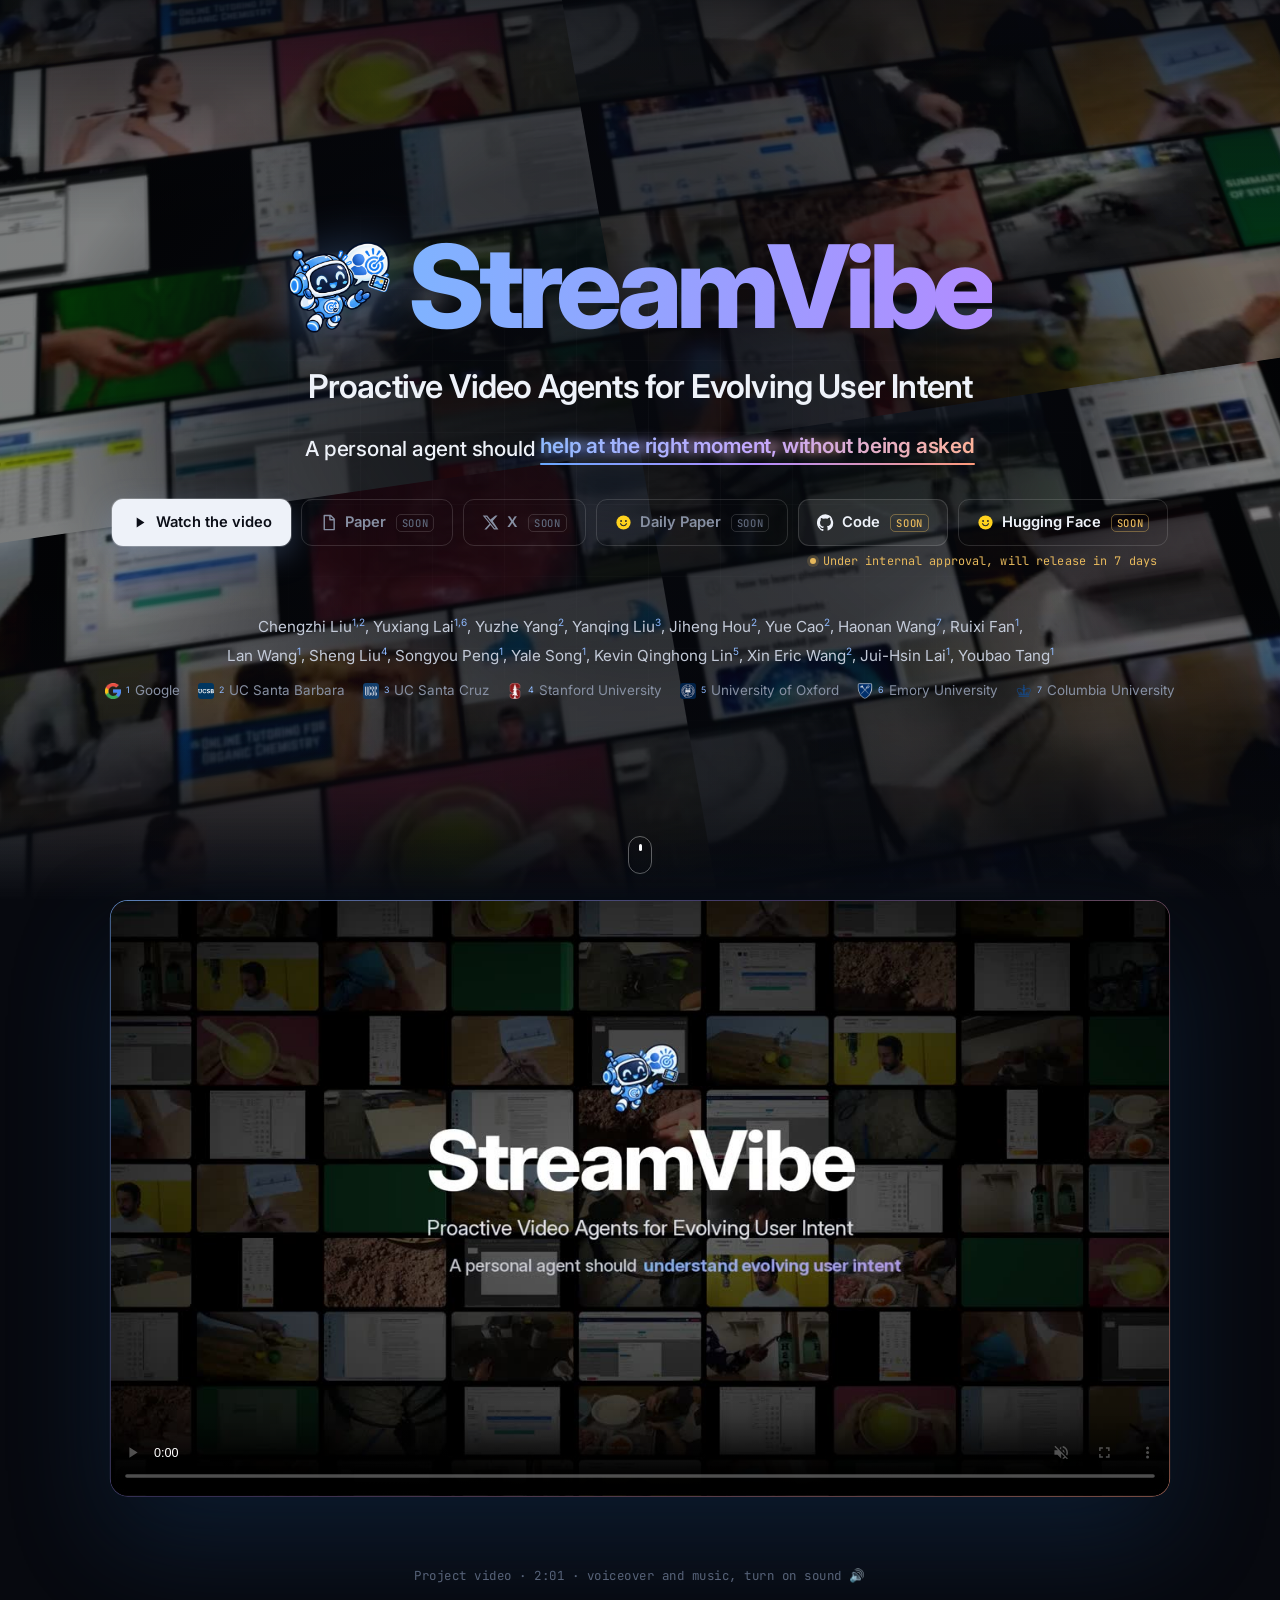
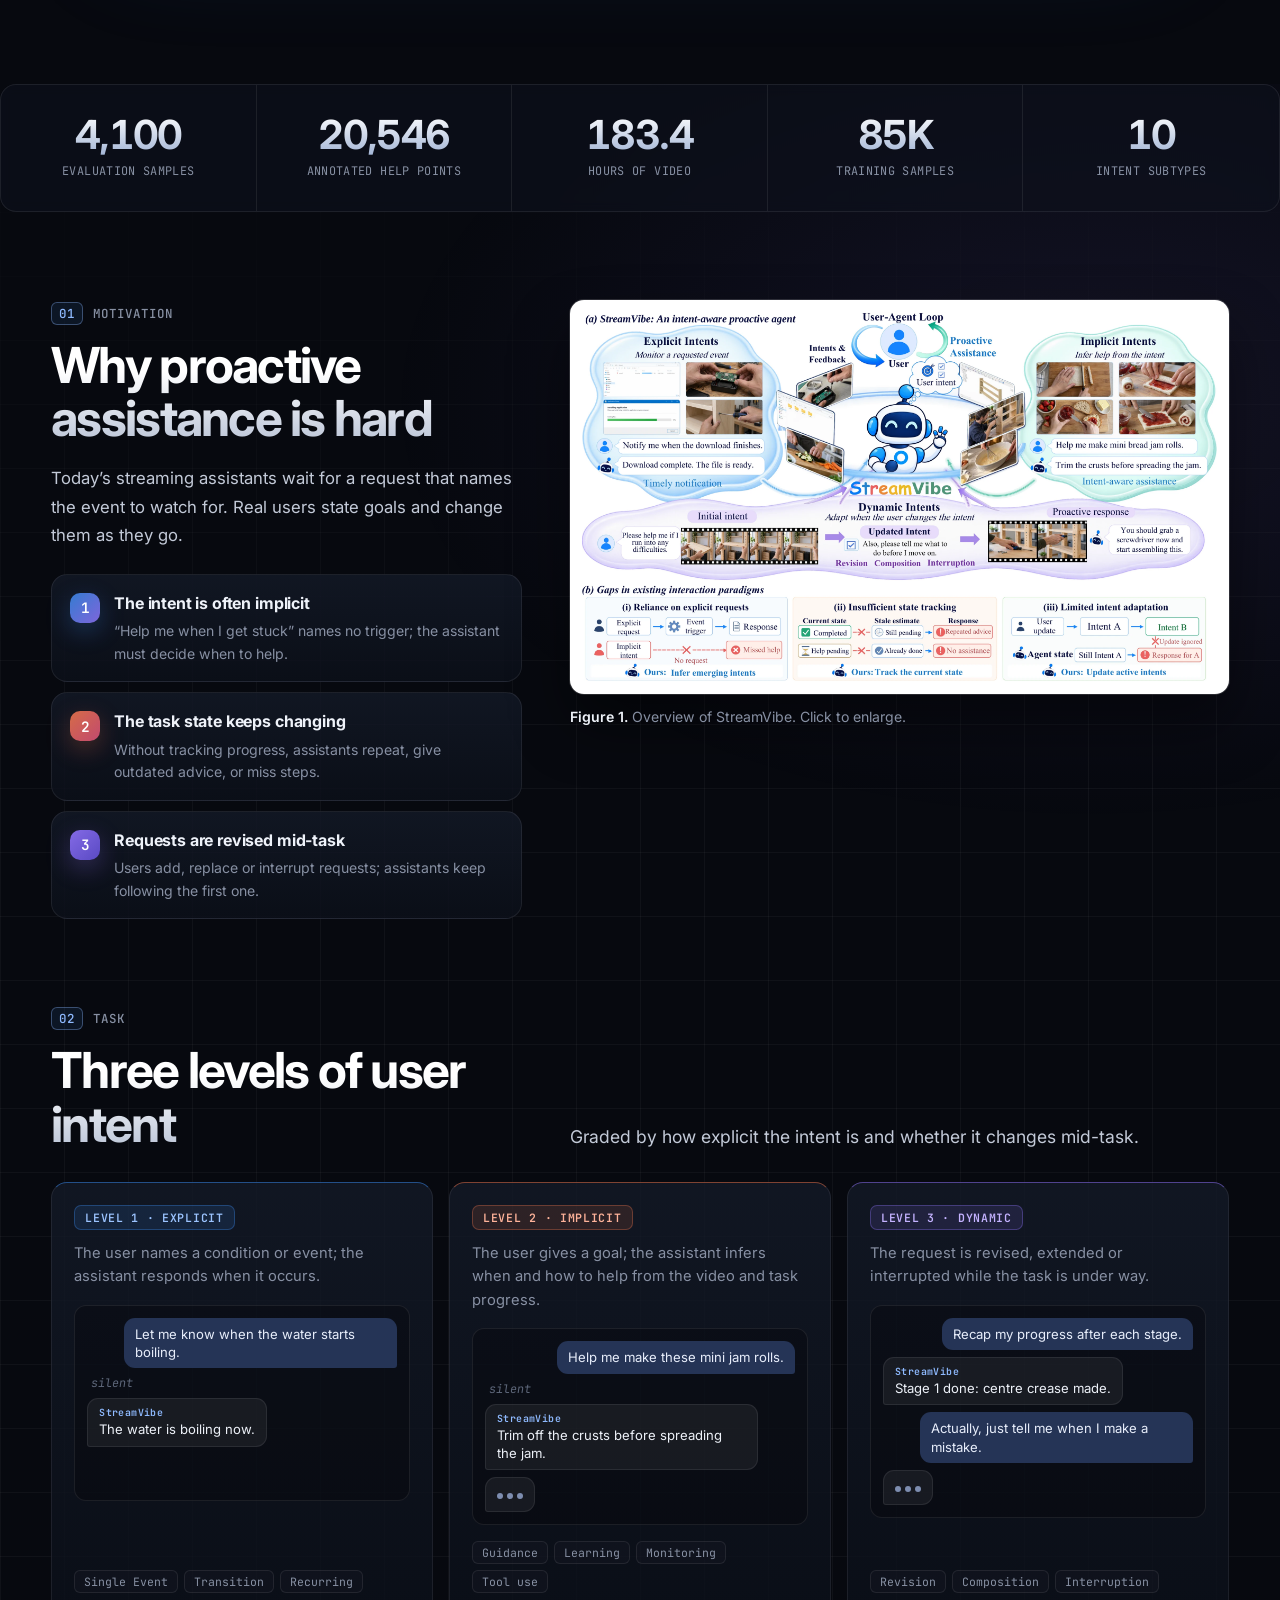
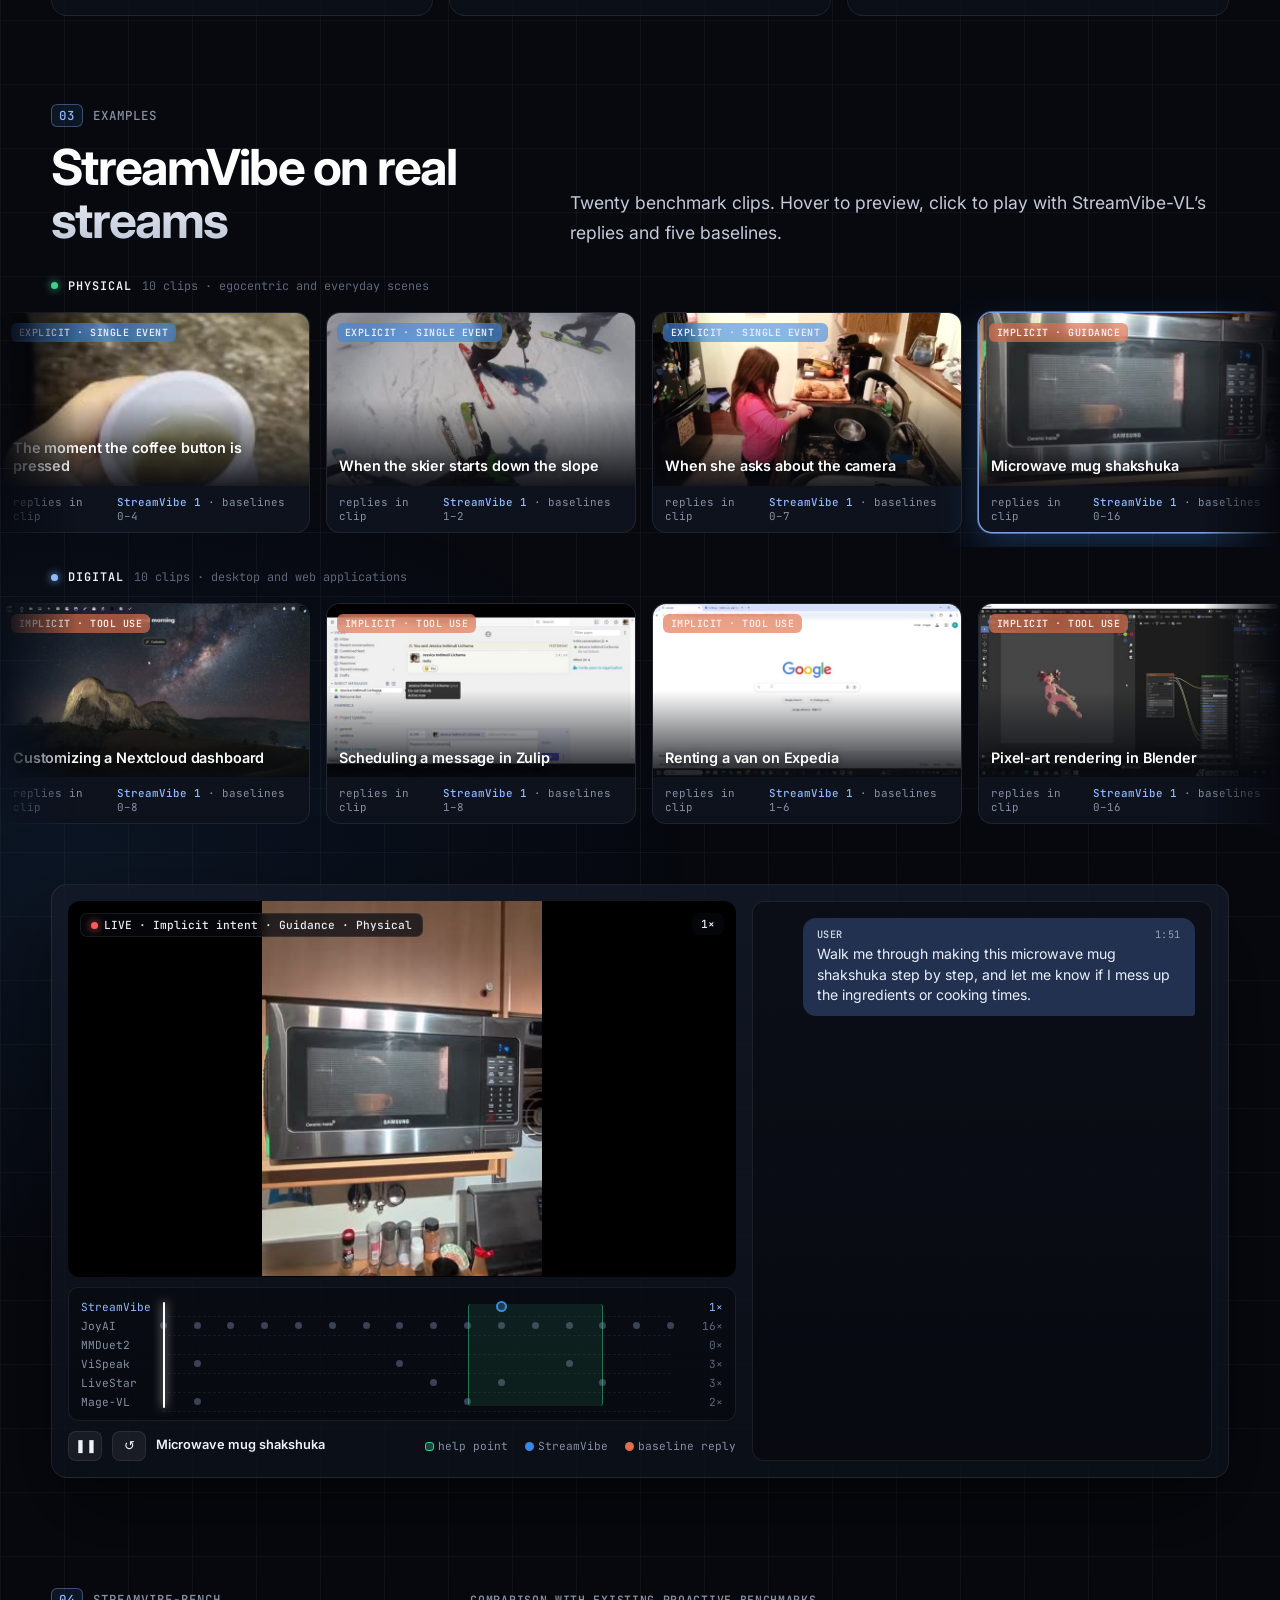
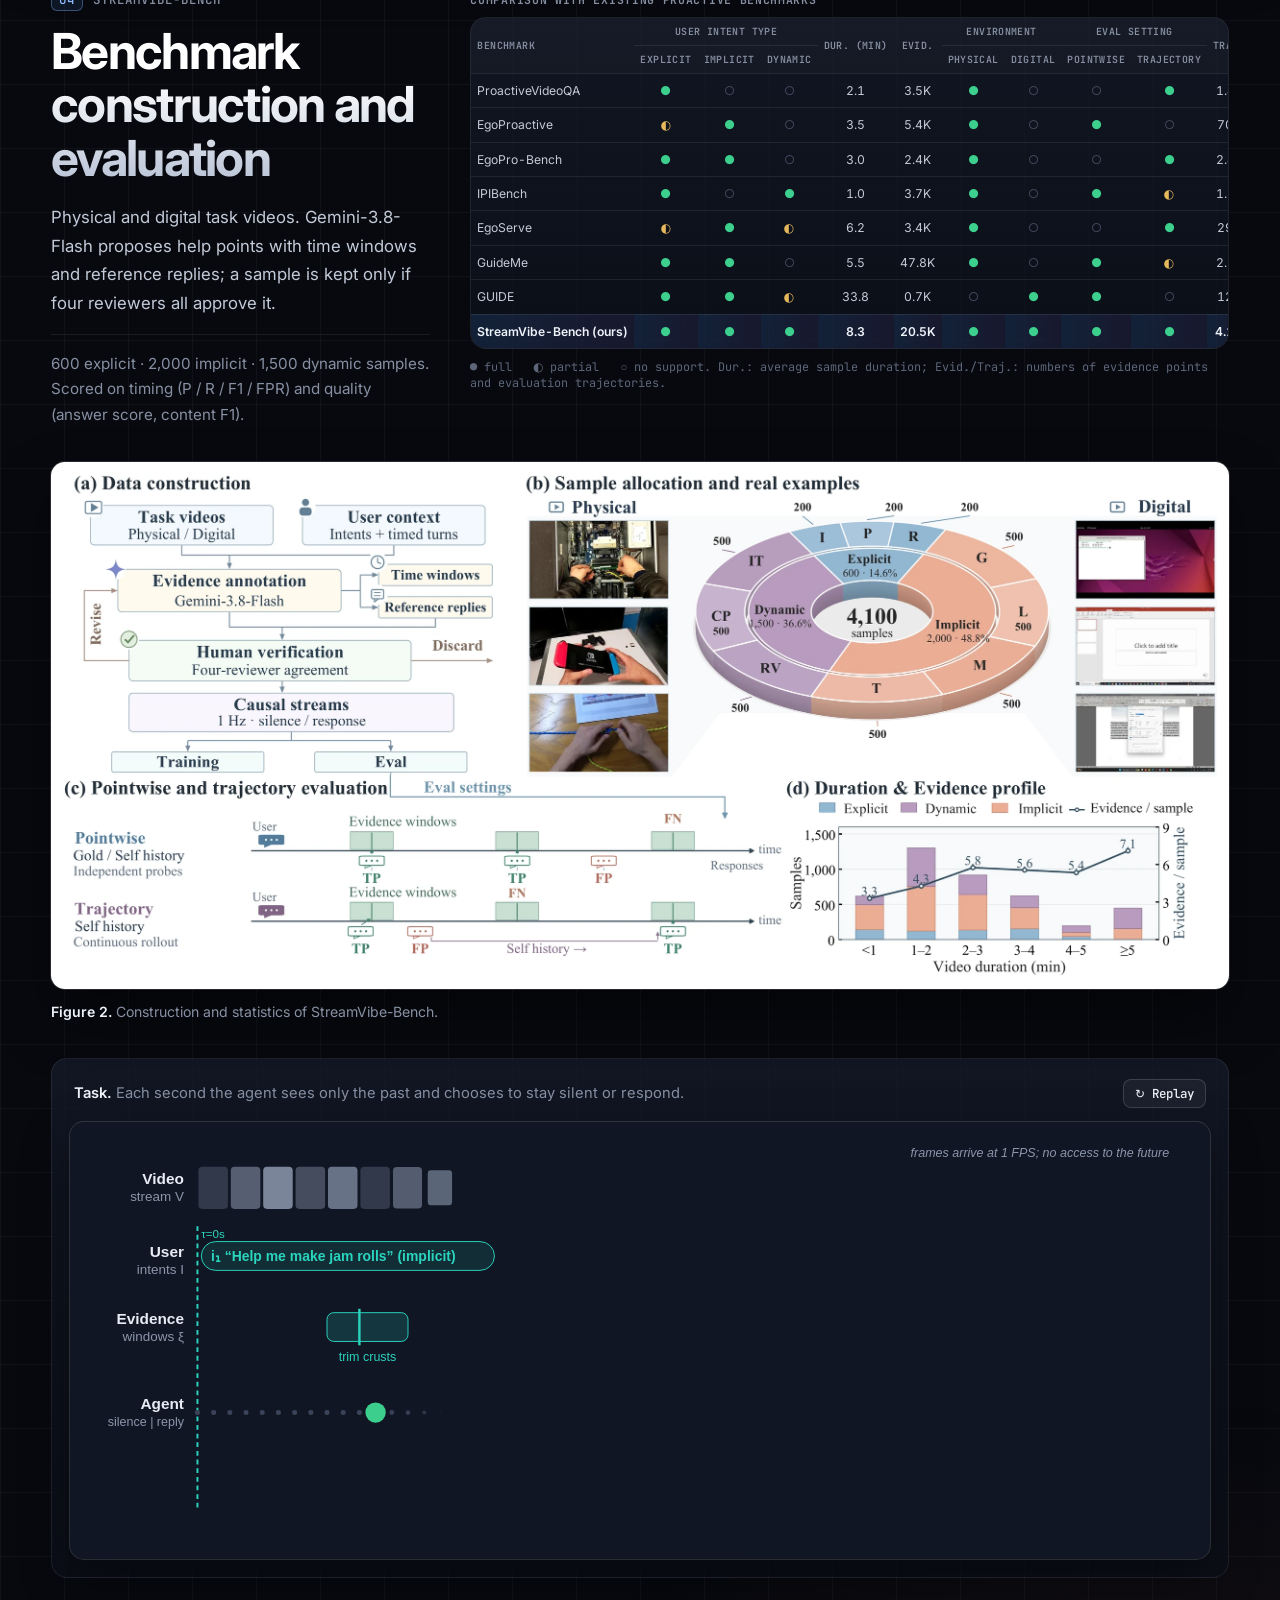
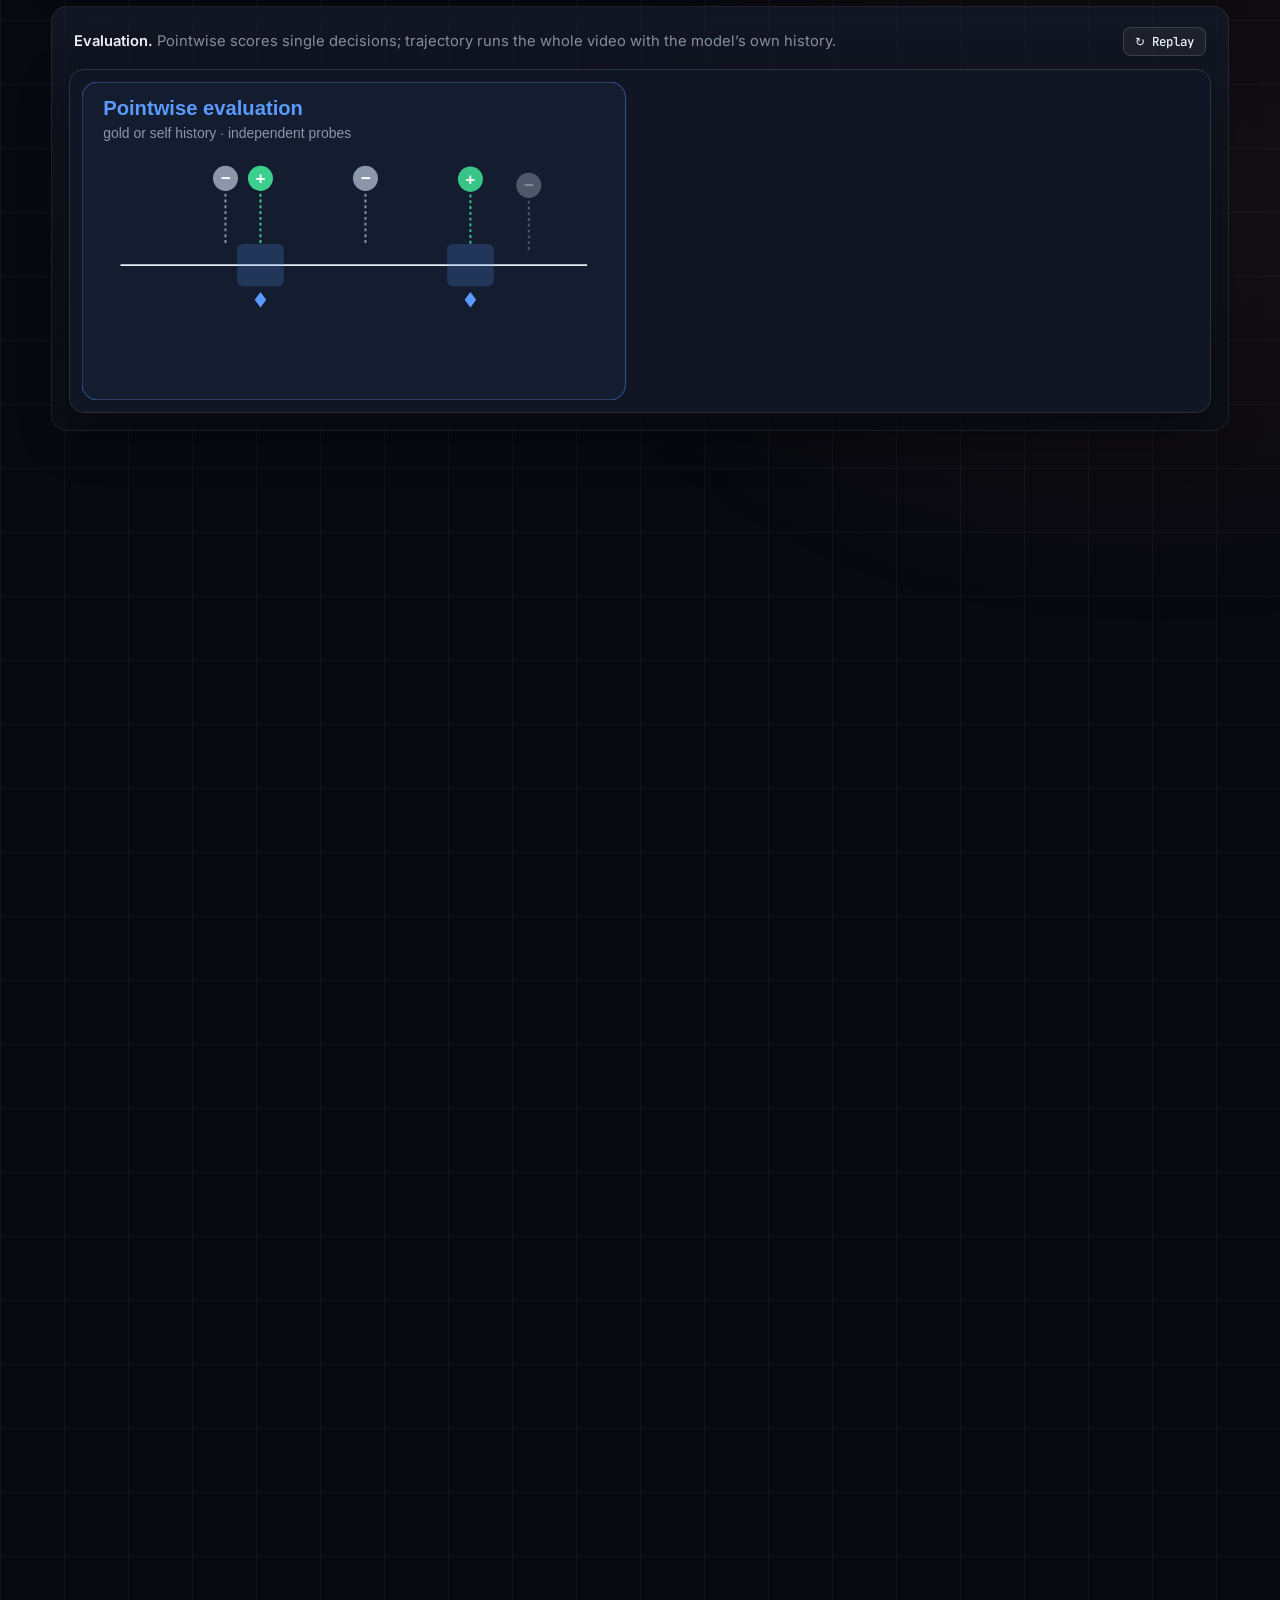
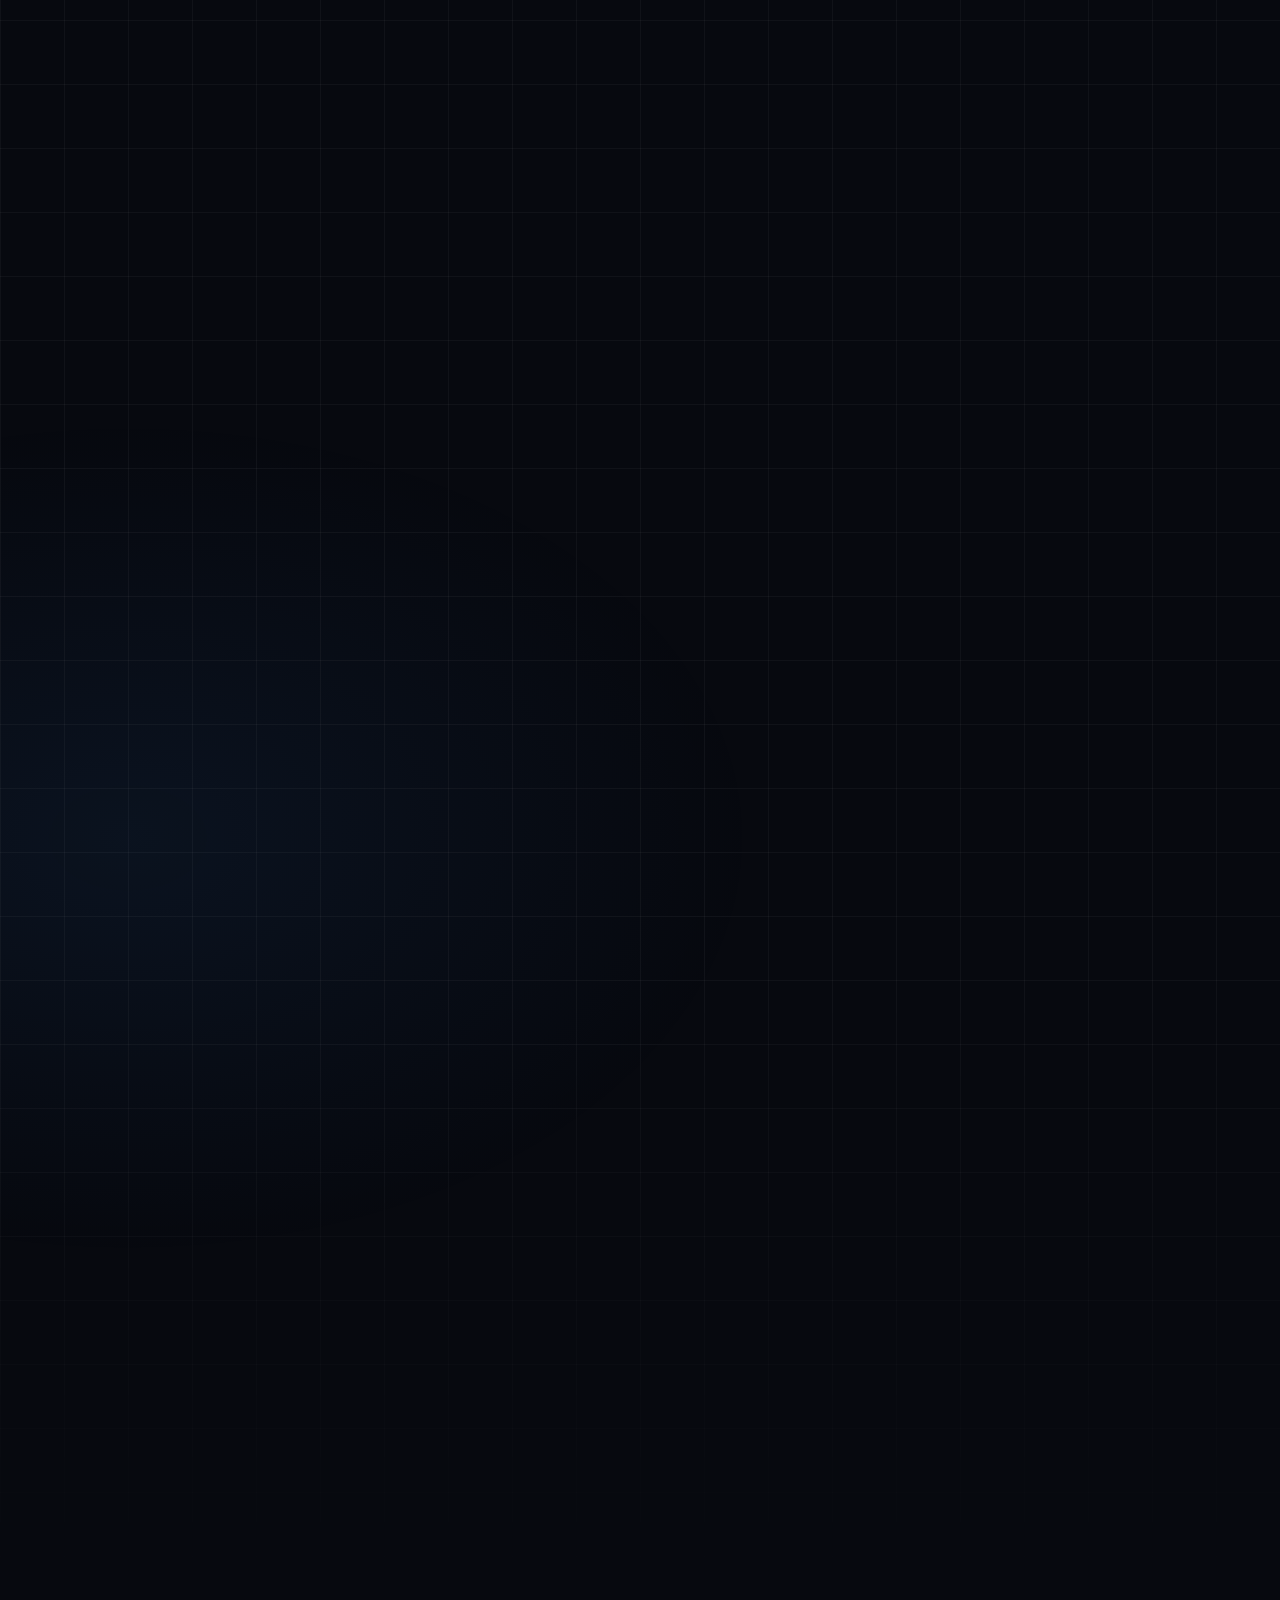
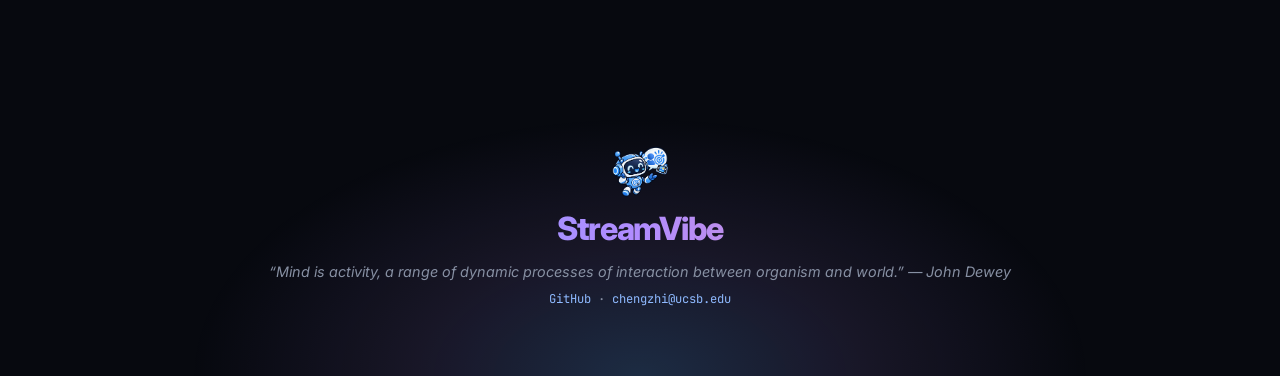
==== commit 007db0e7: "Promo video: v9 with voiceover and music (2:01) Co-Authored-By: Claude Opus 5.5 <noreply@anthropic.c" ====
--- a/index.html
+++ b/index.html
@@ -81,7 +81,7 @@
     <div class="promo-frame" id="promoFrame">
       <video id="promo" src="static/video/promo.mp4" poster="static/video/promo.jpg" muted playsinline controls preload="metadata"></video>
     </div>
-    <p class="promo-cap">Project video · 1:51 · no audio</p>
+    <p class="promo-cap">Project video · 2:01 · voiceover and music, turn on sound 🔊</p>
   </div>
 </section>
 
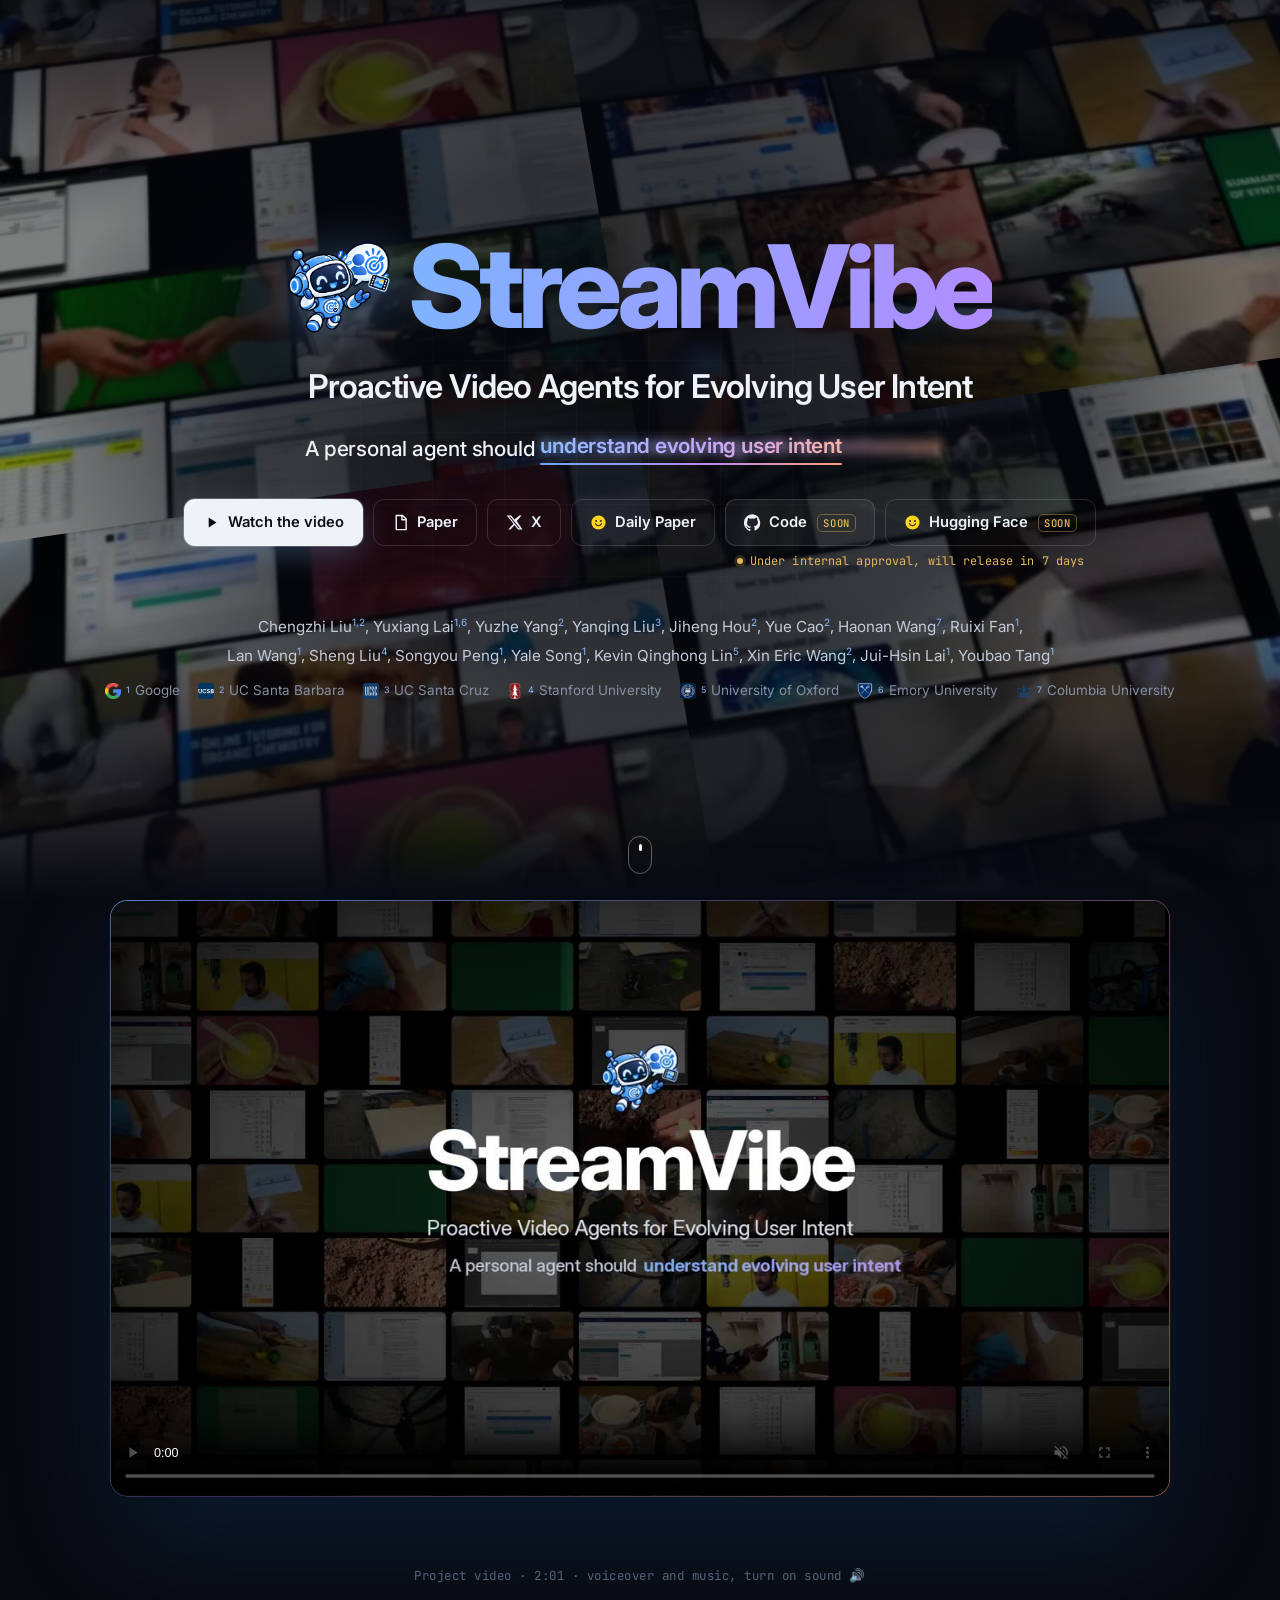
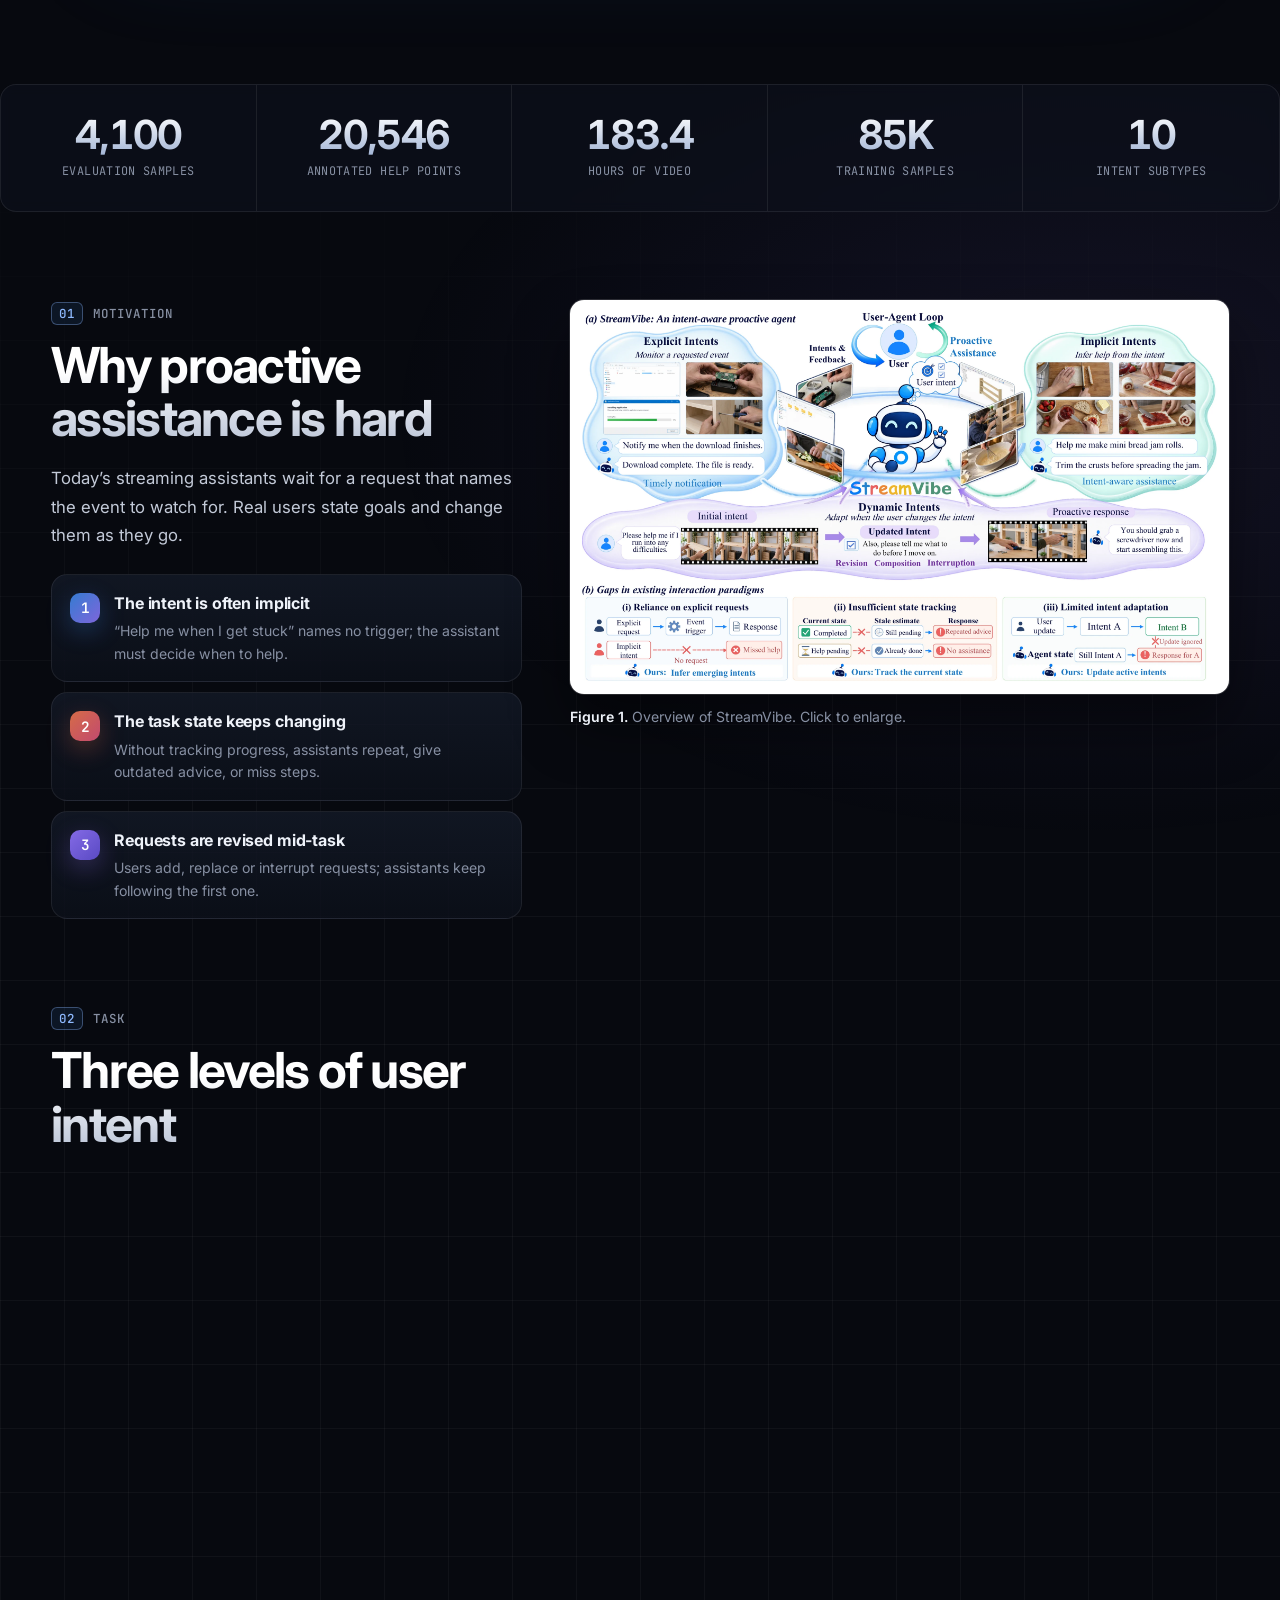
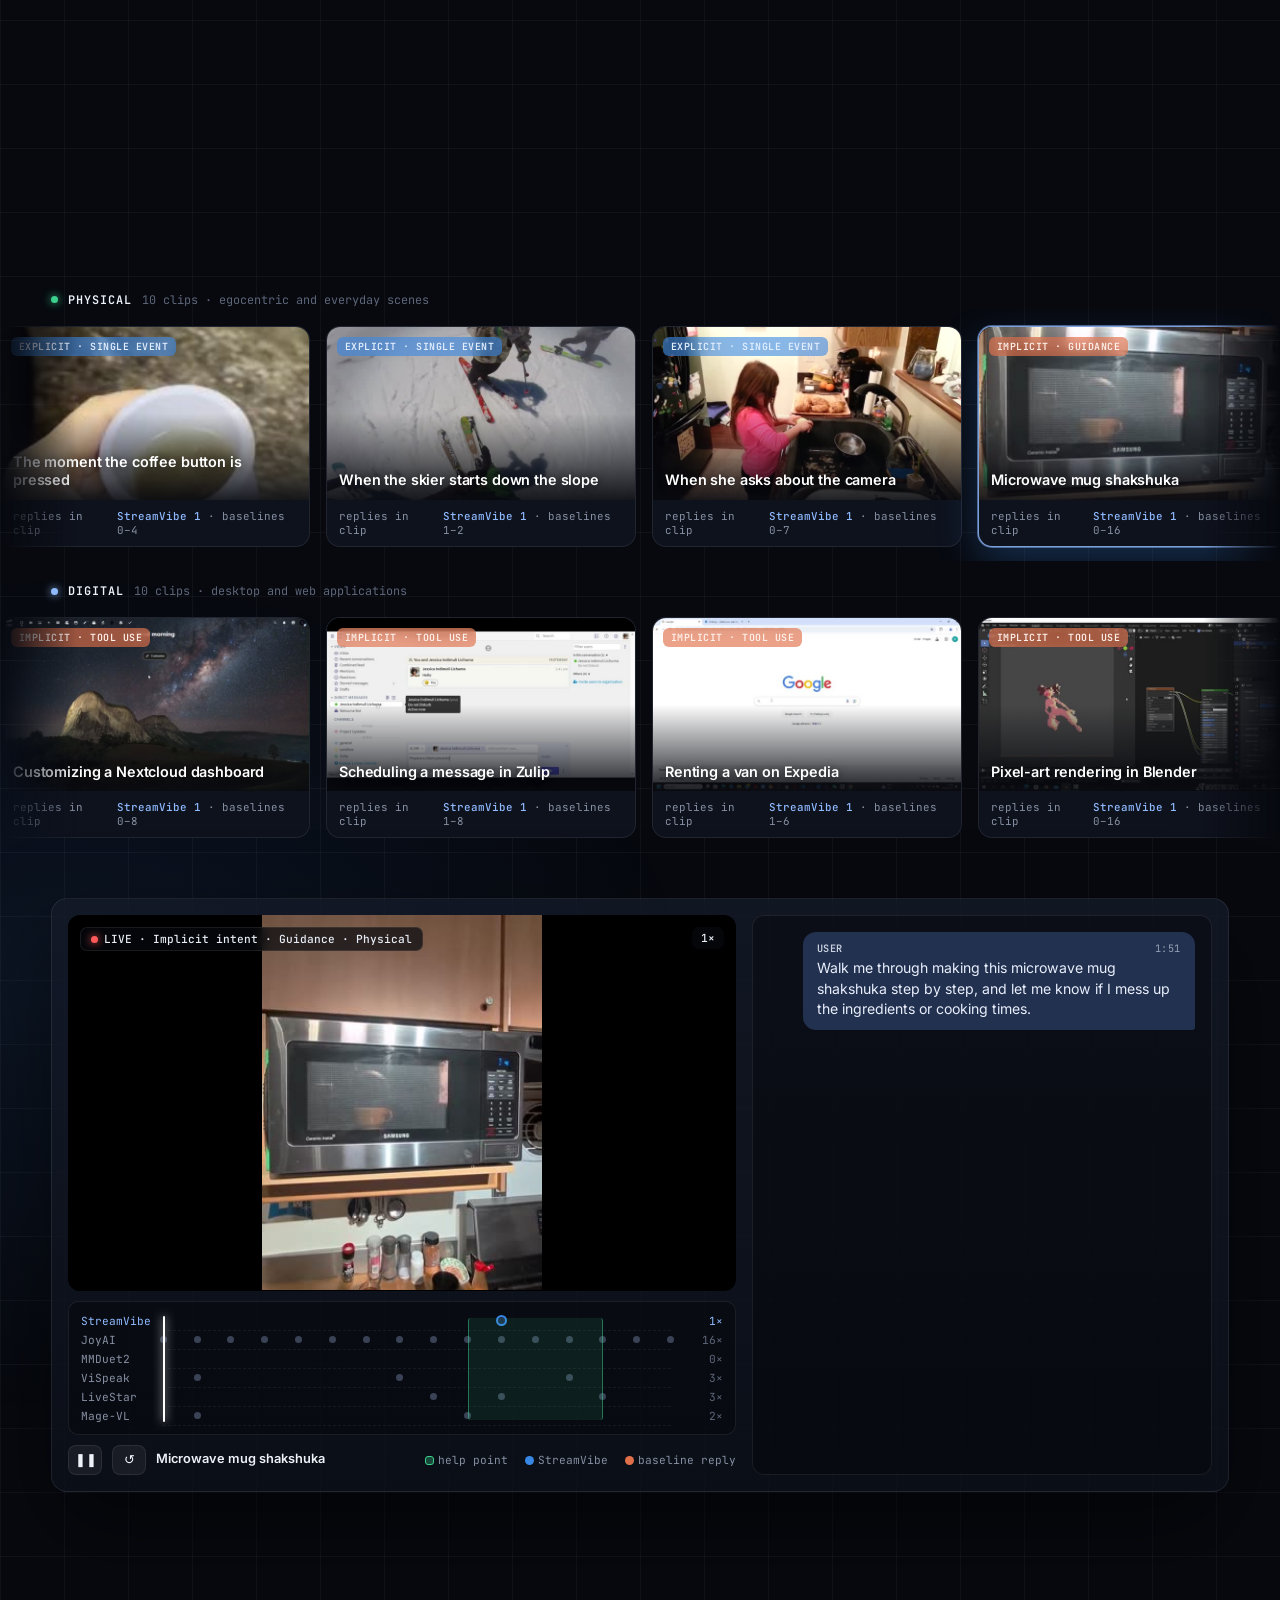
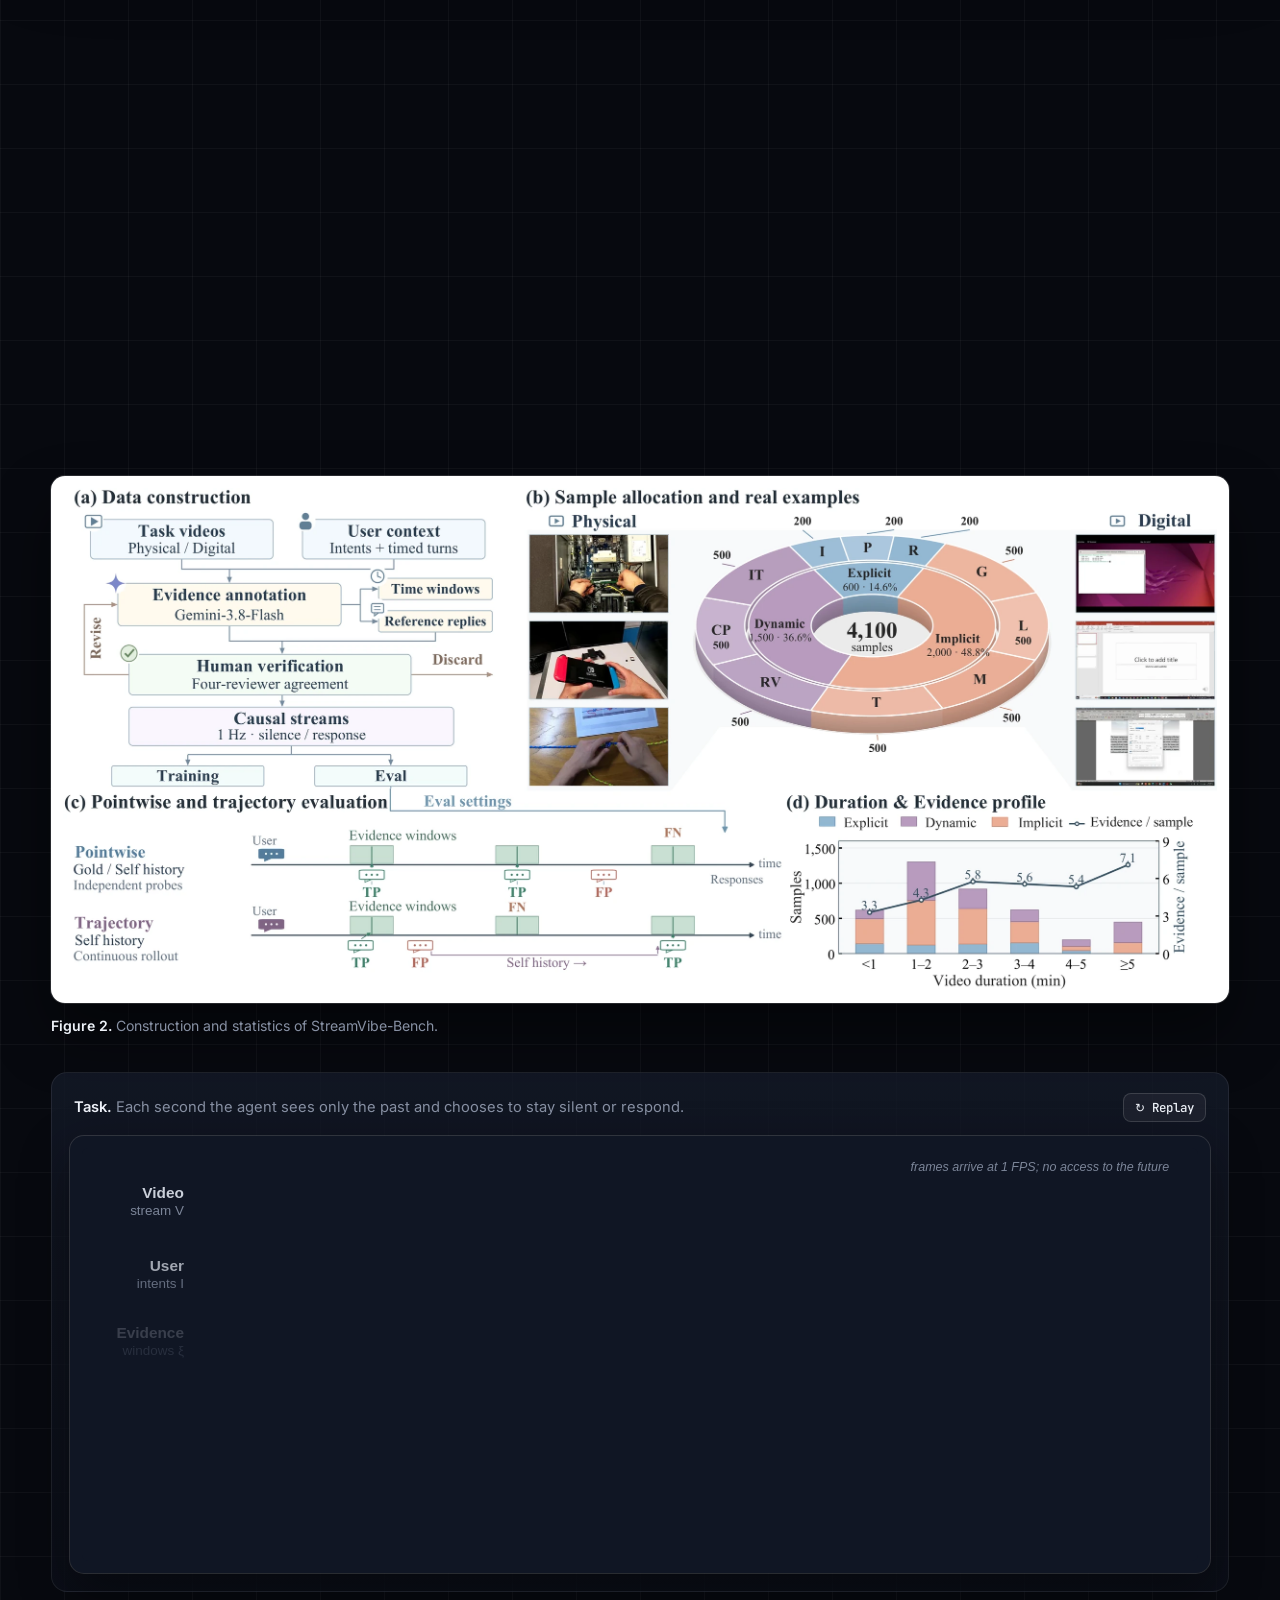
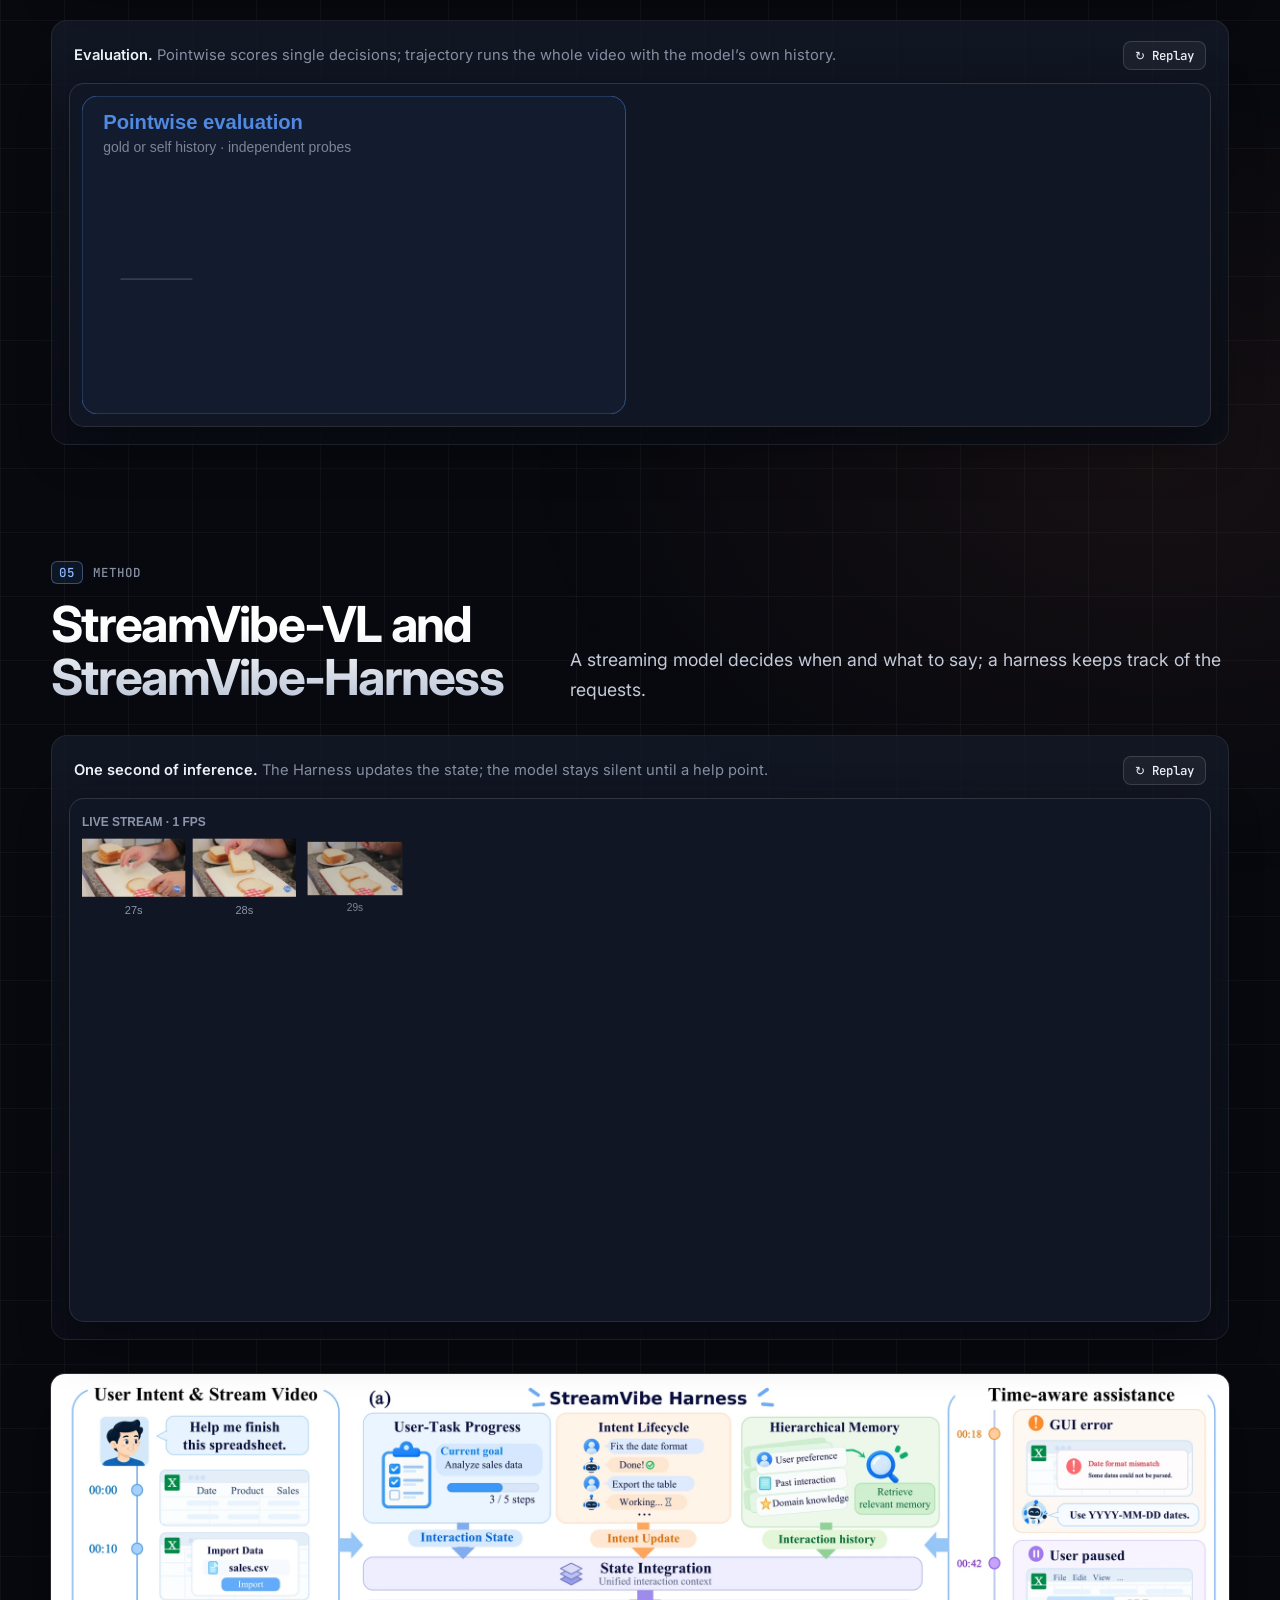
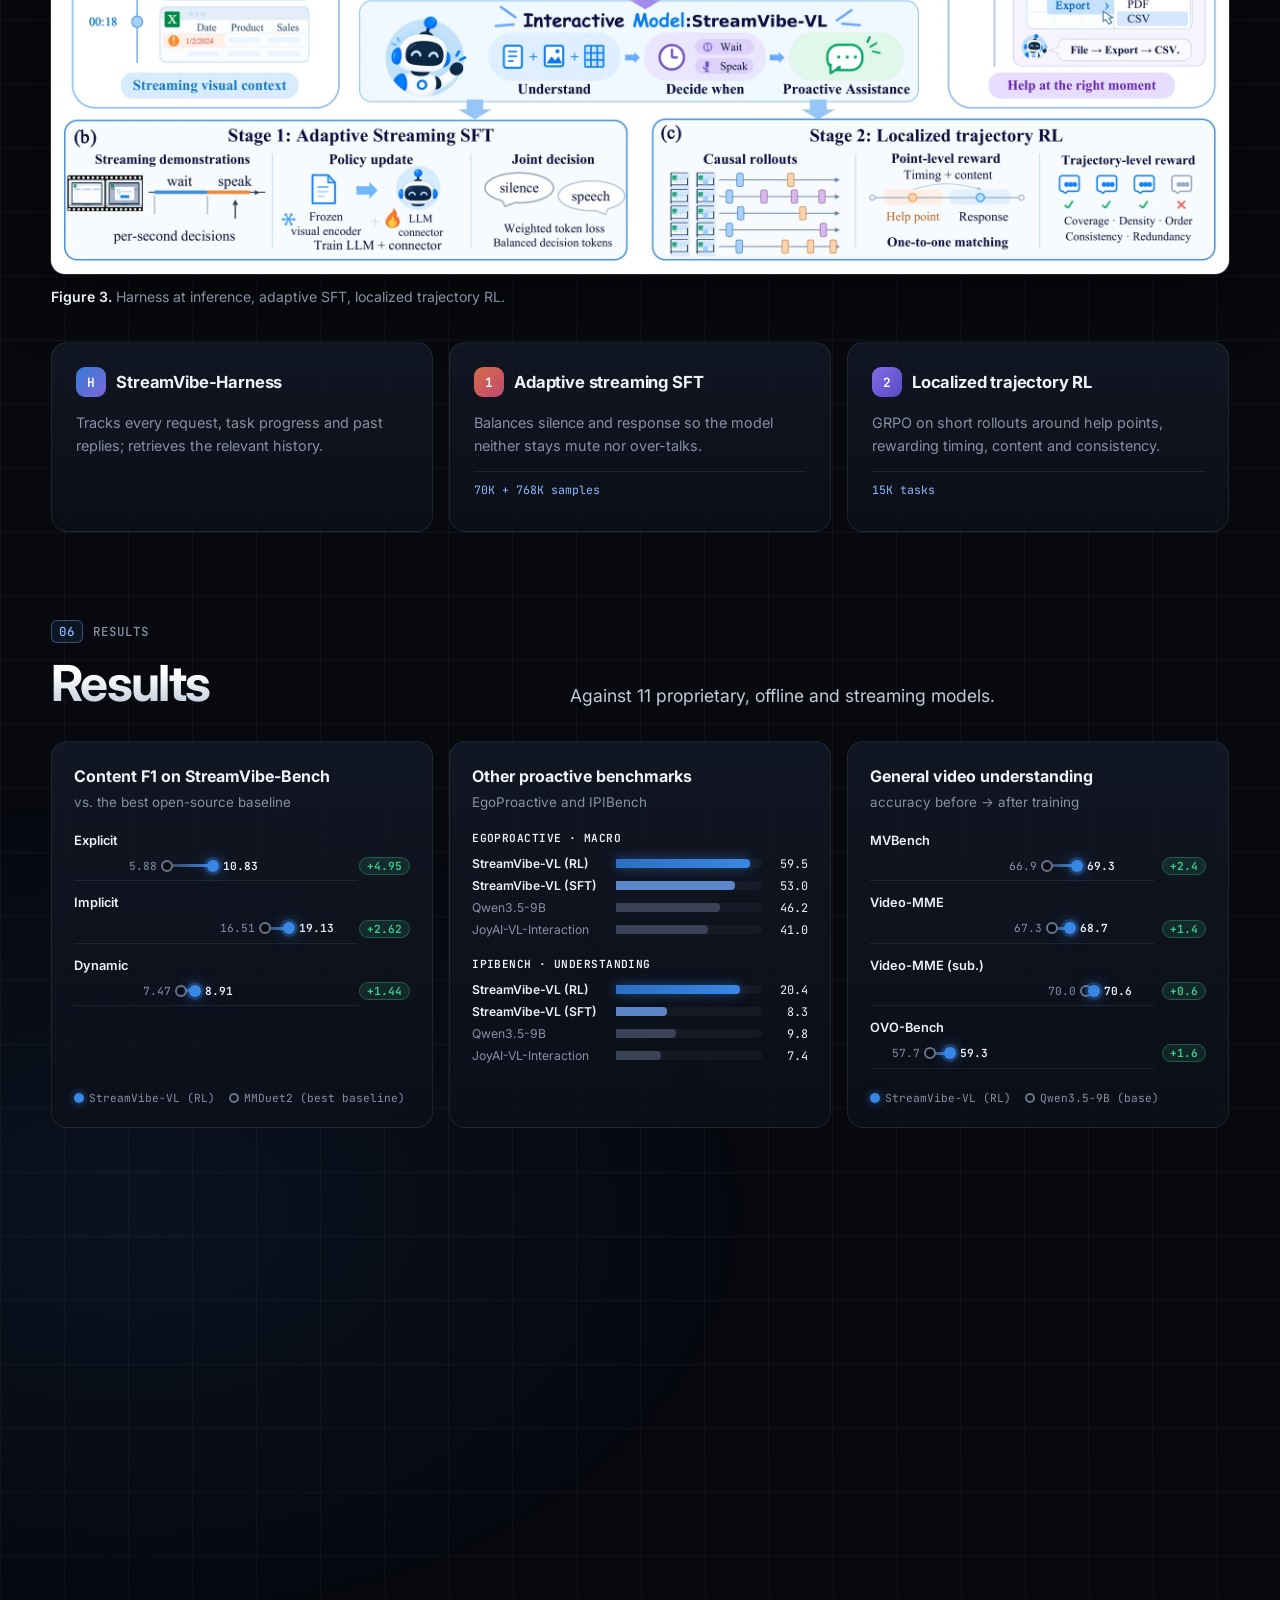
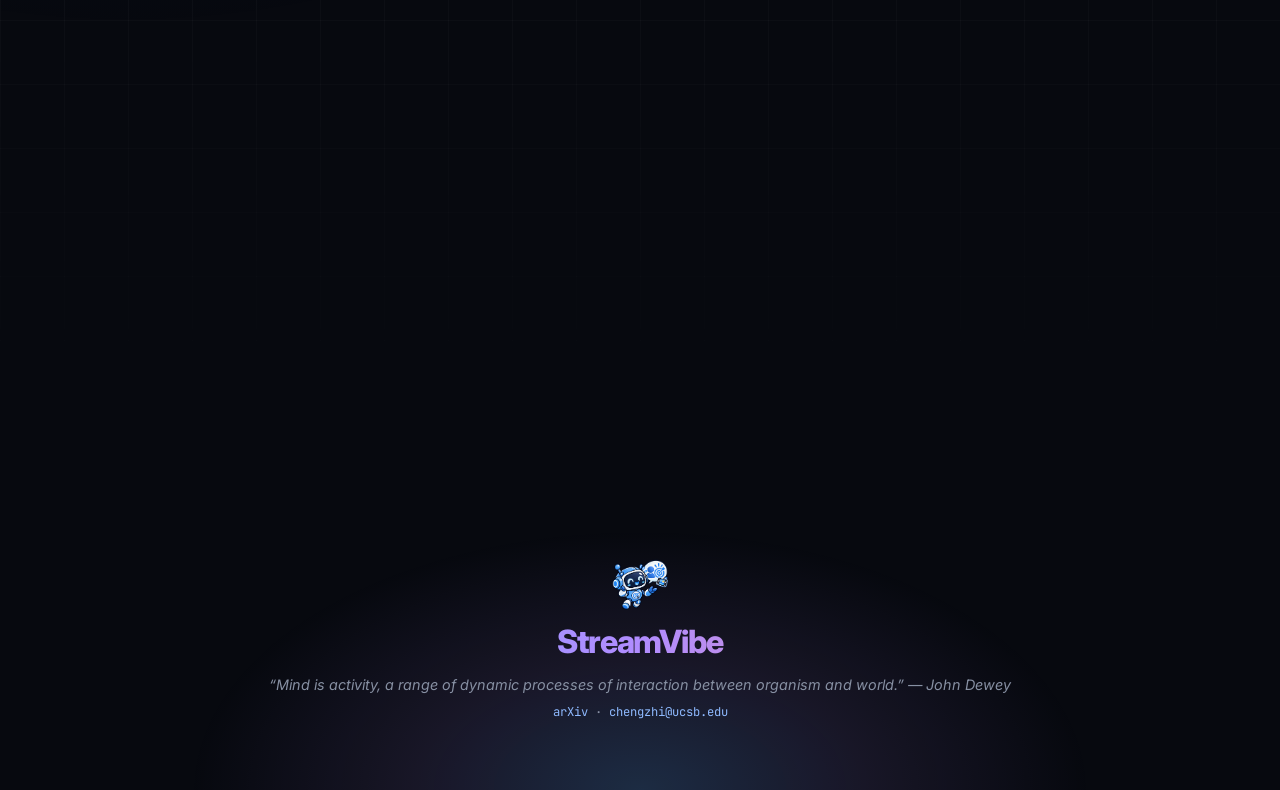
==== commit 2e0aec8e: "Link Paper/X/Daily Paper; unlink Code button and GitHub org links while code is under review Co-Auth" ====
--- a/index.html
+++ b/index.html
@@ -24,7 +24,7 @@
   <div class="links">
     <a href="#video">Video</a><a href="#demos">Demos</a><a href="#bench">Benchmark</a><a href="#method">Method</a><a href="#results">Results</a><a href="#bibtex">Cite</a>
   </div>
-  <a class="nav-gh" href="https://github.com/Stream-Vibe"><svg viewBox="0 0 24 24"><path fill="currentColor" d="M12 .5a12 12 0 0 0-3.8 23.4c.6.1.8-.3.8-.6v-2.2c-3.3.7-4-1.4-4-1.4-.6-1.4-1.4-1.8-1.4-1.8-1.1-.7.1-.7.1-.7 1.2.1 1.8 1.2 1.8 1.2 1.1 1.8 2.8 1.3 3.5 1 .1-.8.4-1.3.8-1.6-2.7-.3-5.5-1.3-5.5-5.9 0-1.3.5-2.4 1.2-3.2-.1-.3-.5-1.5.1-3.2 0 0 1-.3 3.3 1.2a11.5 11.5 0 0 1 6 0C17.3 4.7 18.3 5 18.3 5c.7 1.7.3 2.9.1 3.2.8.8 1.2 1.9 1.2 3.2 0 4.6-2.8 5.6-5.5 5.9.4.4.8 1.1.8 2.2v3.3c0 .3.2.7.8.6A12 12 0 0 0 12 .5z"/></svg>GitHub</a>
+  <a class="nav-gh" href="https://arxiv.org/abs/2610.34662" target="_blank" rel="noopener"><svg viewBox="0 0 24 24"><path d="M6 2h9l5 5v15H6z M14 2v6h6" fill="none" stroke="currentColor" stroke-width="2" stroke-linejoin="round"/></svg>Paper</a>
 </nav>
 
 <!-- ============ HERO ============ -->
@@ -47,12 +47,12 @@
     <p class="tagline">A personal agent should <span class="rotator" id="rotator"><span class="on">understand evolving user intent</span><span>learn from interacting with its environment</span><span>help at the right moment, without being asked</span></span></p>
     <div class="buttons">
       <a class="btn primary" href="#video"><svg viewBox="0 0 24 24"><path d="M8 5v14l11-7z" fill="currentColor"/></svg>Watch the video</a>
-      <a class="btn ghost disabled" title="Coming soon"><svg viewBox="0 0 24 24"><path d="M6 2h9l5 5v15H6z M14 2v6h6" fill="none" stroke="currentColor" stroke-width="2" stroke-linejoin="round"/></svg>Paper<em>soon</em></a>
-      <a class="btn ghost disabled" id="btnX" title="Coming soon"><svg viewBox="0 0 24 24"><path fill="currentColor" d="M18.9 2H22l-6.8 7.8L23.2 22h-6.3l-4.9-6.4L6.4 22H3.3l7.3-8.3L1 2h6.4l4.4 5.9L18.9 2zm-1.1 18h1.7L6.3 3.9H4.5L17.8 20z"/></svg>X<em>soon</em></a>
-      <a class="btn ghost disabled" id="btnDaily" title="Coming soon"><svg class="hf" viewBox="0 0 24 24"><circle cx="12" cy="12" r="10" fill="#FFD21E"/><circle cx="8.6" cy="10" r="1.4" fill="#2b2b2b"/><circle cx="15.4" cy="10" r="1.4" fill="#2b2b2b"/><path d="M7.8 13.6c1 2 2.5 3 4.2 3s3.2-1 4.2-3" fill="none" stroke="#2b2b2b" stroke-width="1.6" stroke-linecap="round"/></svg>Daily Paper<em>soon</em></a>
+      <a class="btn ghost" href="https://arxiv.org/abs/2610.34662" target="_blank" rel="noopener"><svg viewBox="0 0 24 24"><path d="M6 2h9l5 5v15H6z M14 2v6h6" fill="none" stroke="currentColor" stroke-width="2" stroke-linejoin="round"/></svg>Paper</a>
+      <a class="btn ghost" id="btnX" href="https://x.com/liuchen02938149/status/2115130284261904582" target="_blank" rel="noopener"><svg viewBox="0 0 24 24"><path fill="currentColor" d="M18.9 2H22l-6.8 7.8L23.2 22h-6.3l-4.9-6.4L6.4 22H3.3l7.3-8.3L1 2h6.4l4.4 5.9L18.9 2zm-1.1 18h1.7L6.3 3.9H4.5L17.8 20z"/></svg>X</a>
+      <a class="btn ghost" id="btnDaily" href="https://huggingface.co/papers/2610.34662" target="_blank" rel="noopener"><svg class="hf" viewBox="0 0 24 24"><circle cx="12" cy="12" r="10" fill="#FFD21E"/><circle cx="8.6" cy="10" r="1.4" fill="#2b2b2b"/><circle cx="15.4" cy="10" r="1.4" fill="#2b2b2b"/><path d="M7.8 13.6c1 2 2.5 3 4.2 3s3.2-1 4.2-3" fill="none" stroke="#2b2b2b" stroke-width="1.6" stroke-linecap="round"/></svg>Daily Paper</a>
       <div class="btn-group">
         <div class="btn-row">
-        <a class="btn soon" title="Code release under internal approval" href="https://github.com/Stream-Vibe"><svg viewBox="0 0 24 24"><path fill="currentColor" d="M12 .5a12 12 0 0 0-3.8 23.4c.6.1.8-.3.8-.6v-2.2c-3.3.7-4-1.4-4-1.4-.6-1.4-1.4-1.8-1.4-1.8-1.1-.7.1-.7.1-.7 1.2.1 1.8 1.2 1.8 1.2 1.1 1.8 2.8 1.3 3.5 1 .1-.8.4-1.3.8-1.6-2.7-.3-5.5-1.3-5.5-5.9 0-1.3.5-2.4 1.2-3.2-.1-.3-.5-1.5.1-3.2 0 0 1-.3 3.3 1.2a11.5 11.5 0 0 1 6 0C17.3 4.7 18.3 5 18.3 5c.7 1.7.3 2.9.1 3.2.8.8 1.2 1.9 1.2 3.2 0 4.6-2.8 5.6-5.5 5.9.4.4.8 1.1.8 2.2v3.3c0 .3.2.7.8.6A12 12 0 0 0 12 .5z"/></svg>Code<em>soon</em></a>
+        <a class="btn soon" title="Code release under internal approval"><svg viewBox="0 0 24 24"><path fill="currentColor" d="M12 .5a12 12 0 0 0-3.8 23.4c.6.1.8-.3.8-.6v-2.2c-3.3.7-4-1.4-4-1.4-.6-1.4-1.4-1.8-1.4-1.8-1.1-.7.1-.7.1-.7 1.2.1 1.8 1.2 1.8 1.2 1.1 1.8 2.8 1.3 3.5 1 .1-.8.4-1.3.8-1.6-2.7-.3-5.5-1.3-5.5-5.9 0-1.3.5-2.4 1.2-3.2-.1-.3-.5-1.5.1-3.2 0 0 1-.3 3.3 1.2a11.5 11.5 0 0 1 6 0C17.3 4.7 18.3 5 18.3 5c.7 1.7.3 2.9.1 3.2.8.8 1.2 1.9 1.2 3.2 0 4.6-2.8 5.6-5.5 5.9.4.4.8 1.1.8 2.2v3.3c0 .3.2.7.8.6A12 12 0 0 0 12 .5z"/></svg>Code<em>soon</em></a>
         <a class="btn ghost soon" title="Model weights and benchmark release under internal approval"><svg class="hf" viewBox="0 0 24 24"><circle cx="12" cy="12" r="10" fill="#FFD21E"/><circle cx="8.6" cy="10" r="1.4" fill="#2b2b2b"/><circle cx="15.4" cy="10" r="1.4" fill="#2b2b2b"/><path d="M7.8 13.6c1 2 2.5 3 4.2 3s3.2-1 4.2-3" fill="none" stroke="#2b2b2b" stroke-width="1.6" stroke-linecap="round"/></svg>Hugging Face<em>soon</em></a>
         </div>
         <span class="btn-note">Under internal approval, will release in 7 days</span>
@@ -302,6 +302,7 @@
              Hou, Jiheng and Cao, Yue and Wang, Haonan and Fan, Ruixi and
              Wang, Lan and Liu, Sheng and Peng, Songyou and Song, Yale and
              Lin, Kevin Qinghong and Wang, Xin Eric and Lai, Jui-Hsin and Tang, Youbao},
+  journal = {arXiv preprint arXiv:2610.34662},
   year    = {2026}
 }</pre></div>
 </section>
@@ -313,7 +314,7 @@
   <img src="static/logos/mascot.png" alt="" class="foot-mascot">
   <p class="foot-name">StreamVibe</p>
   <p class="quote">“Mind is activity, a range of dynamic processes of interaction between organism and world.” — John Dewey</p>
-  <p class="small"><a href="https://github.com/Stream-Vibe">GitHub</a> · <a href="mailto:chengzhi@ucsb.edu">chengzhi@ucsb.edu</a></p>
+  <p class="small"><a href="https://arxiv.org/abs/2610.34662">arXiv</a> · <a href="mailto:chengzhi@ucsb.edu">chengzhi@ucsb.edu</a></p>
 </footer>
 
 <div class="lightbox" id="lightbox"><img alt=""></div>
